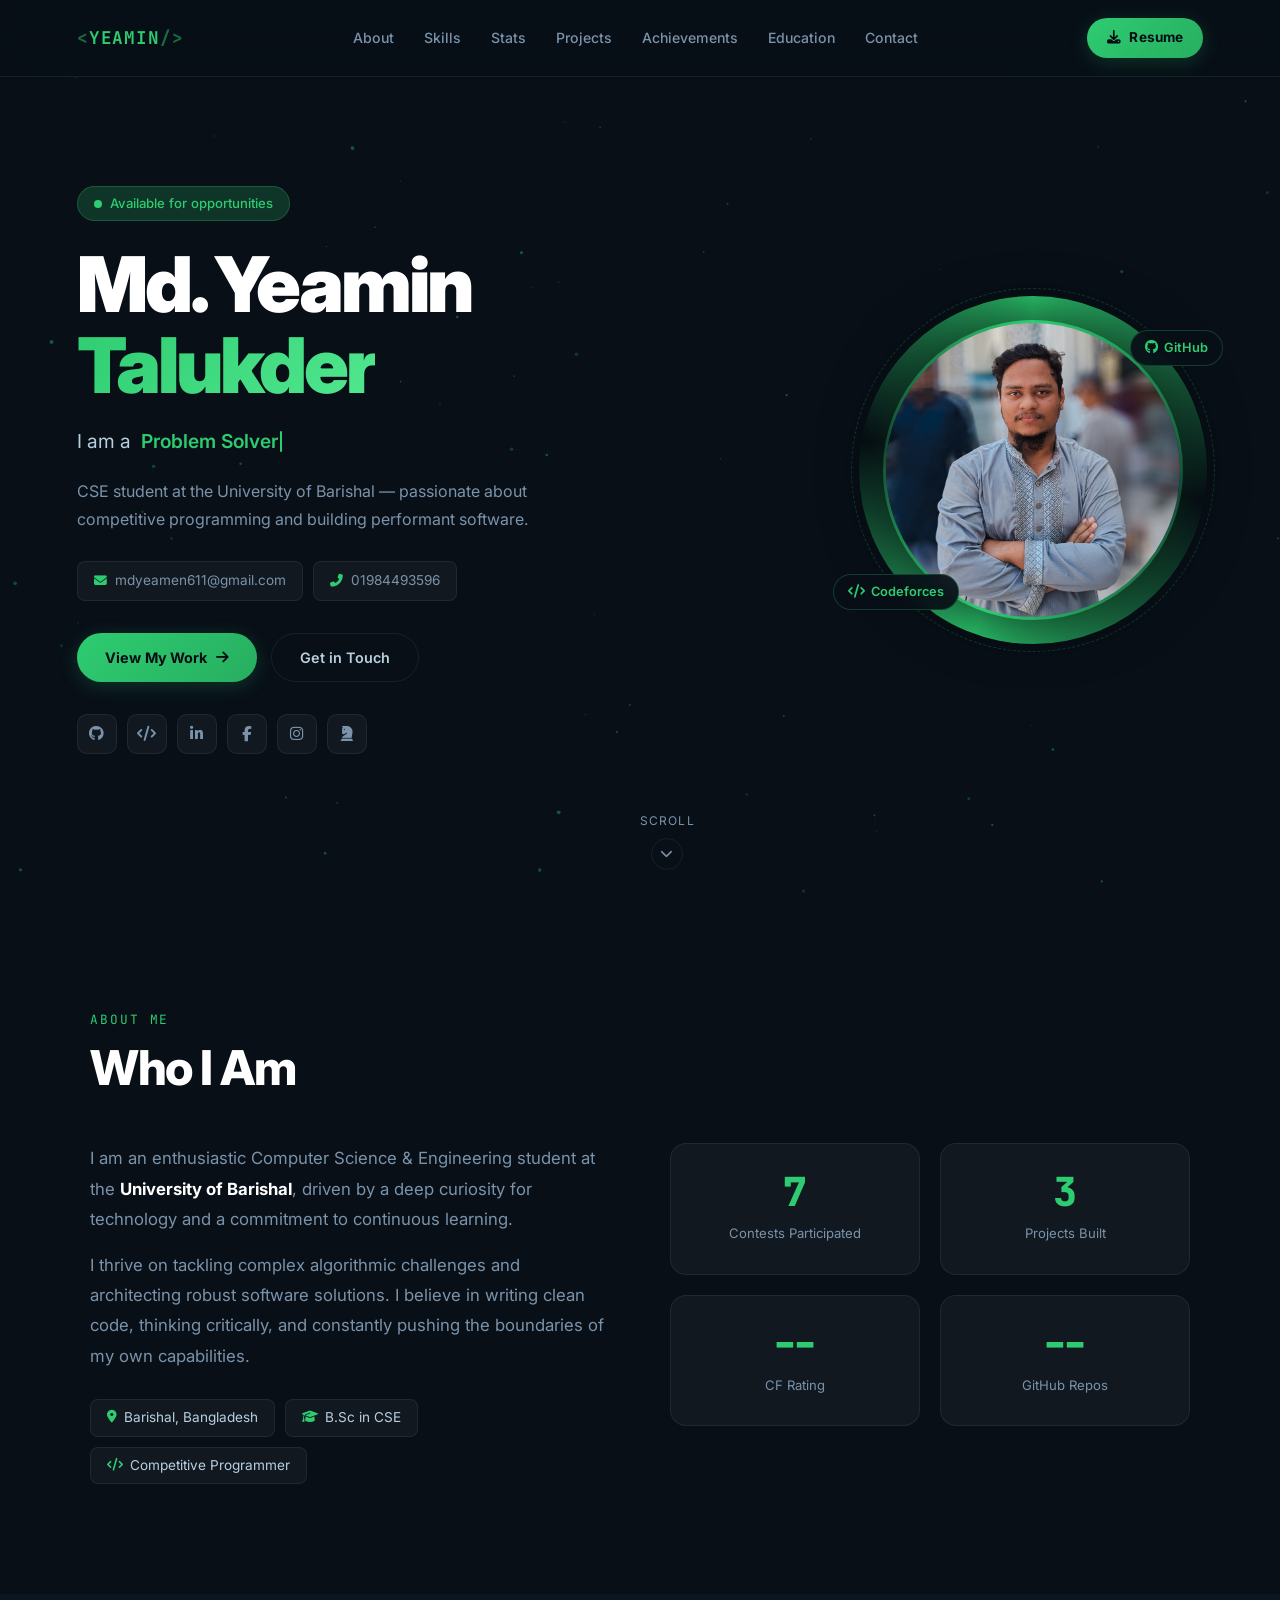
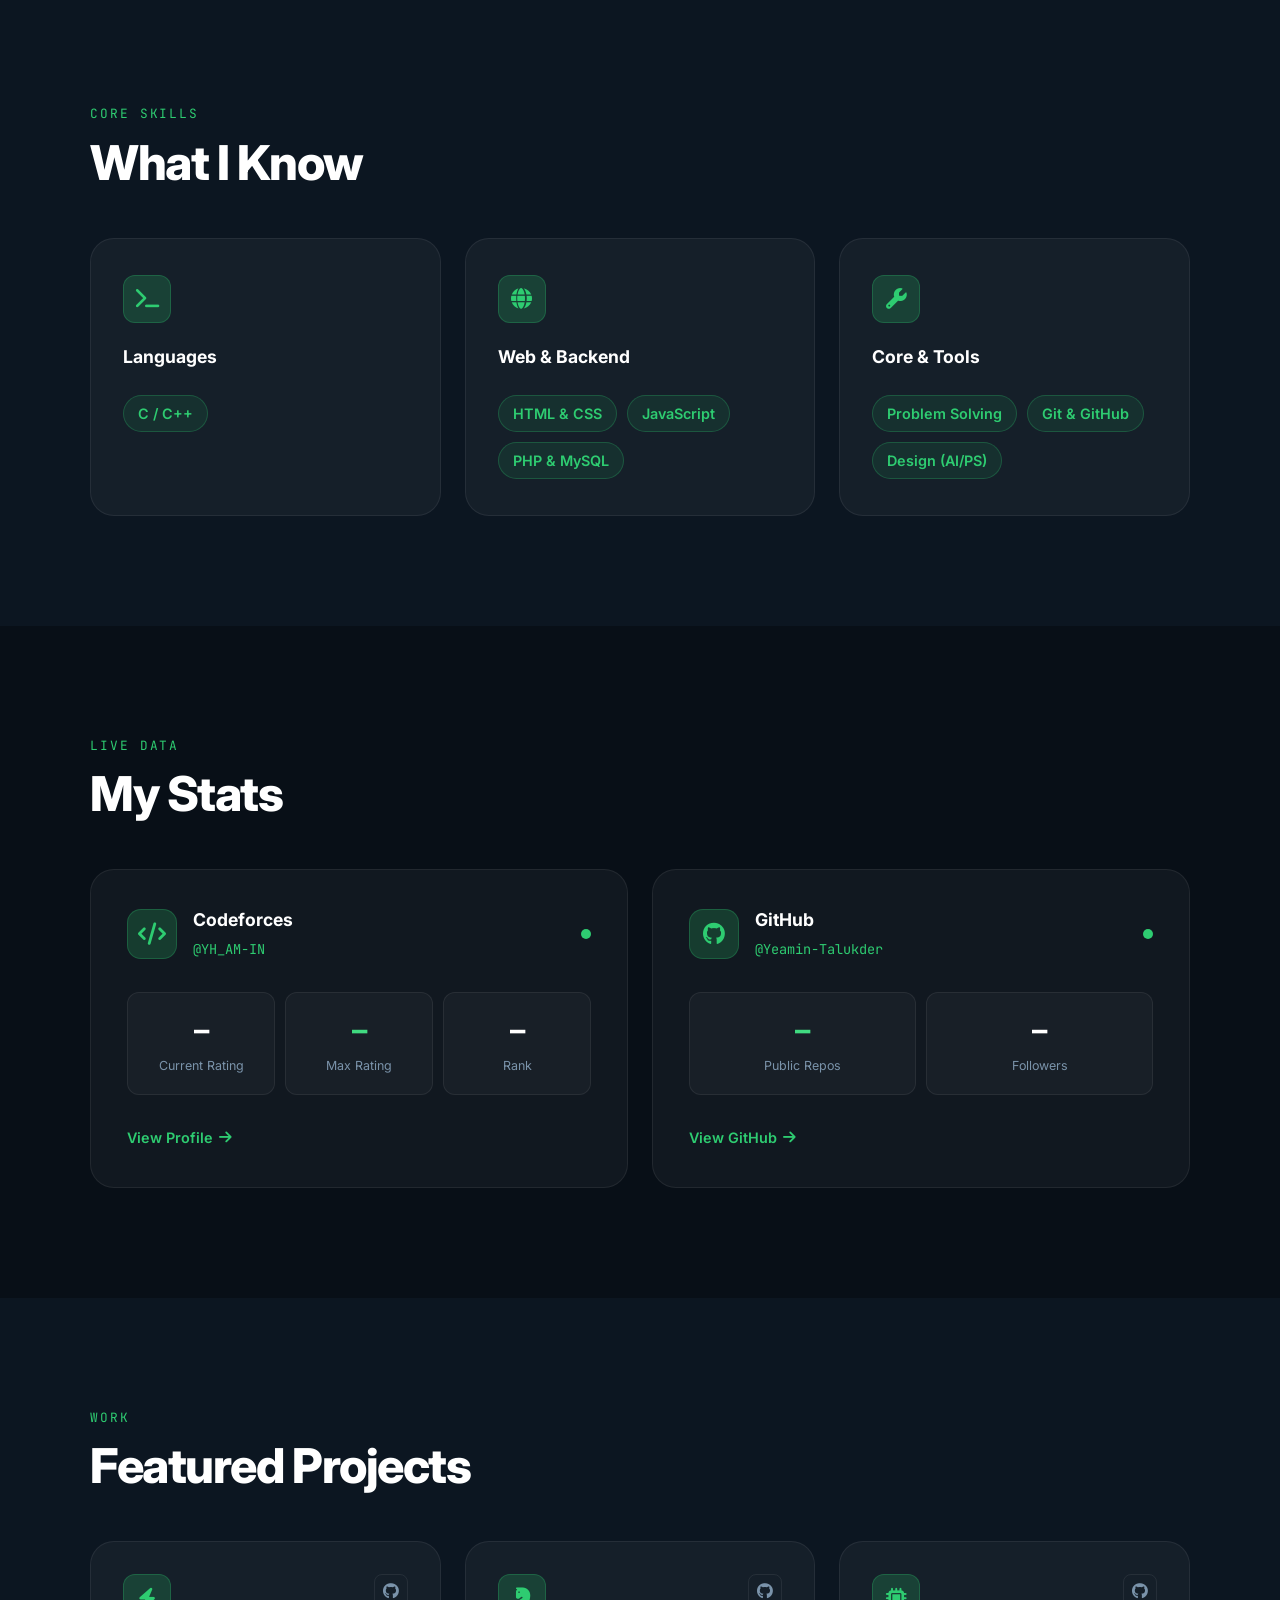
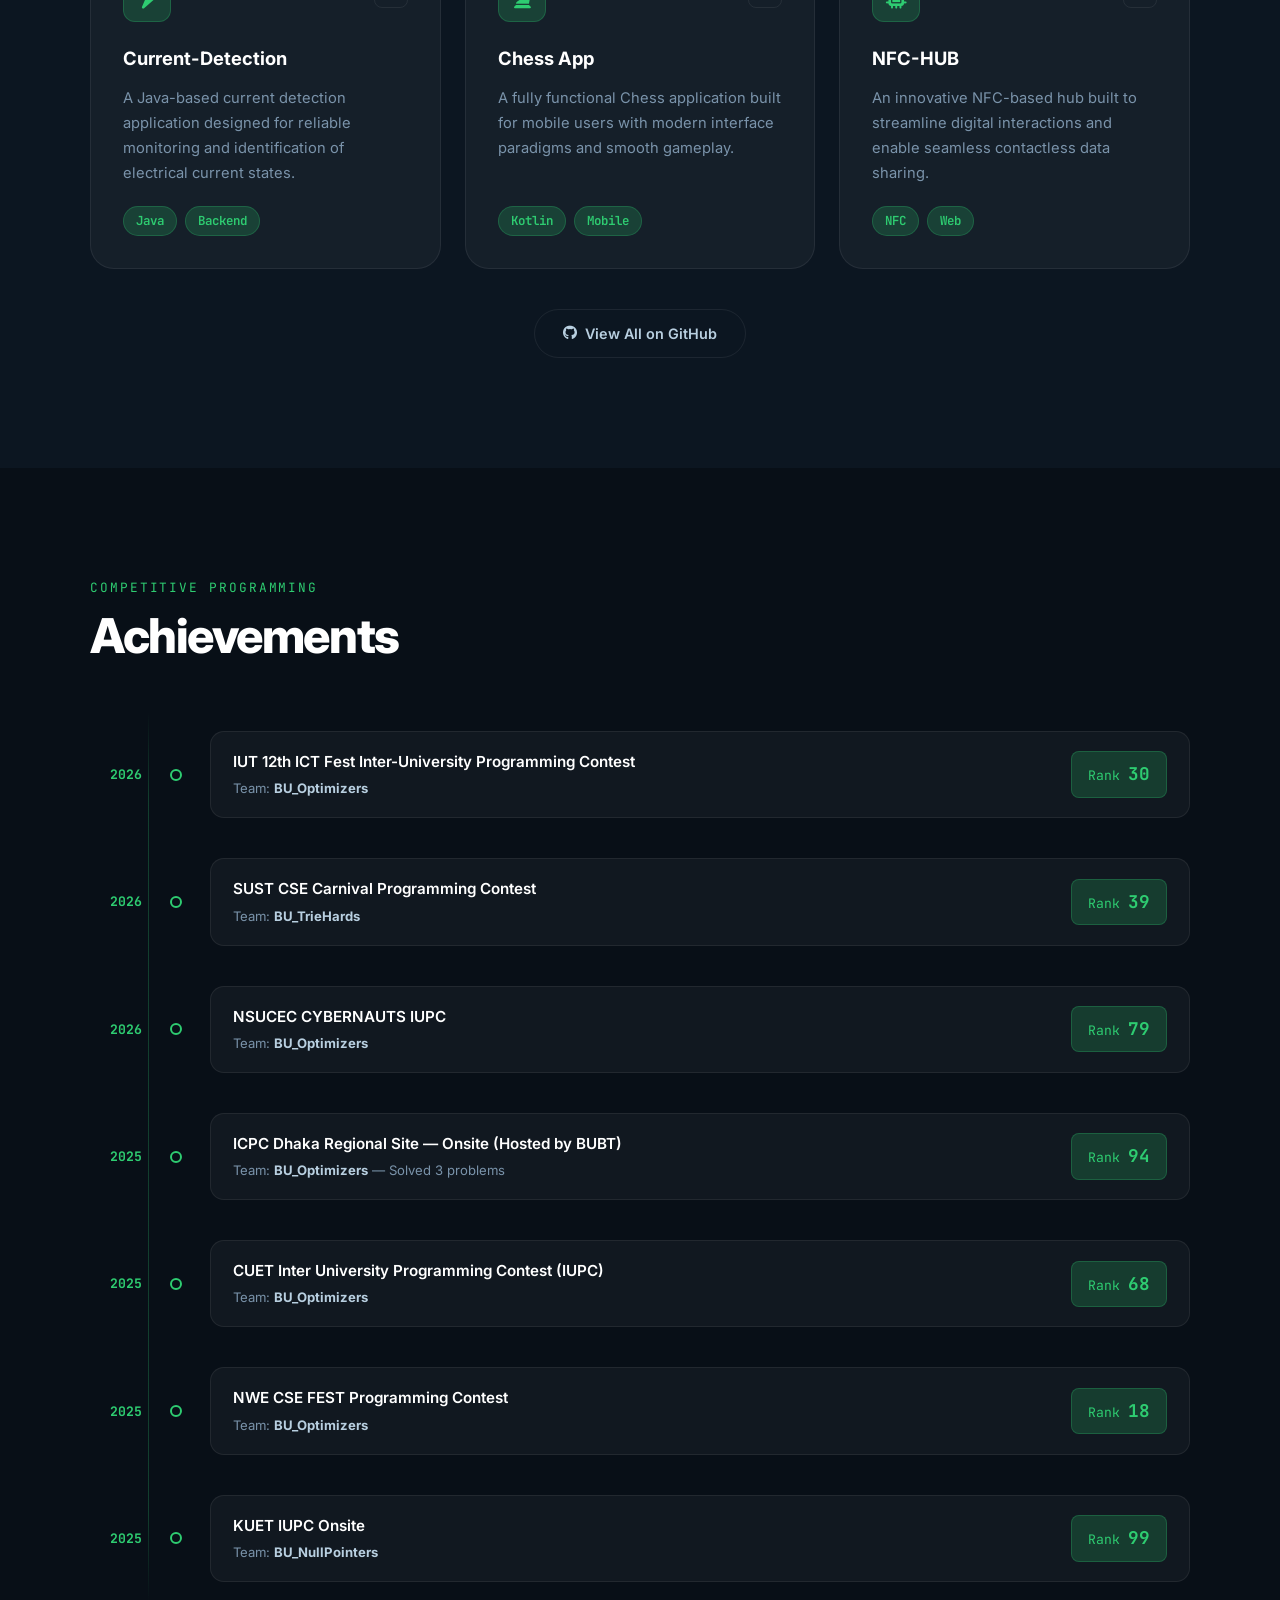
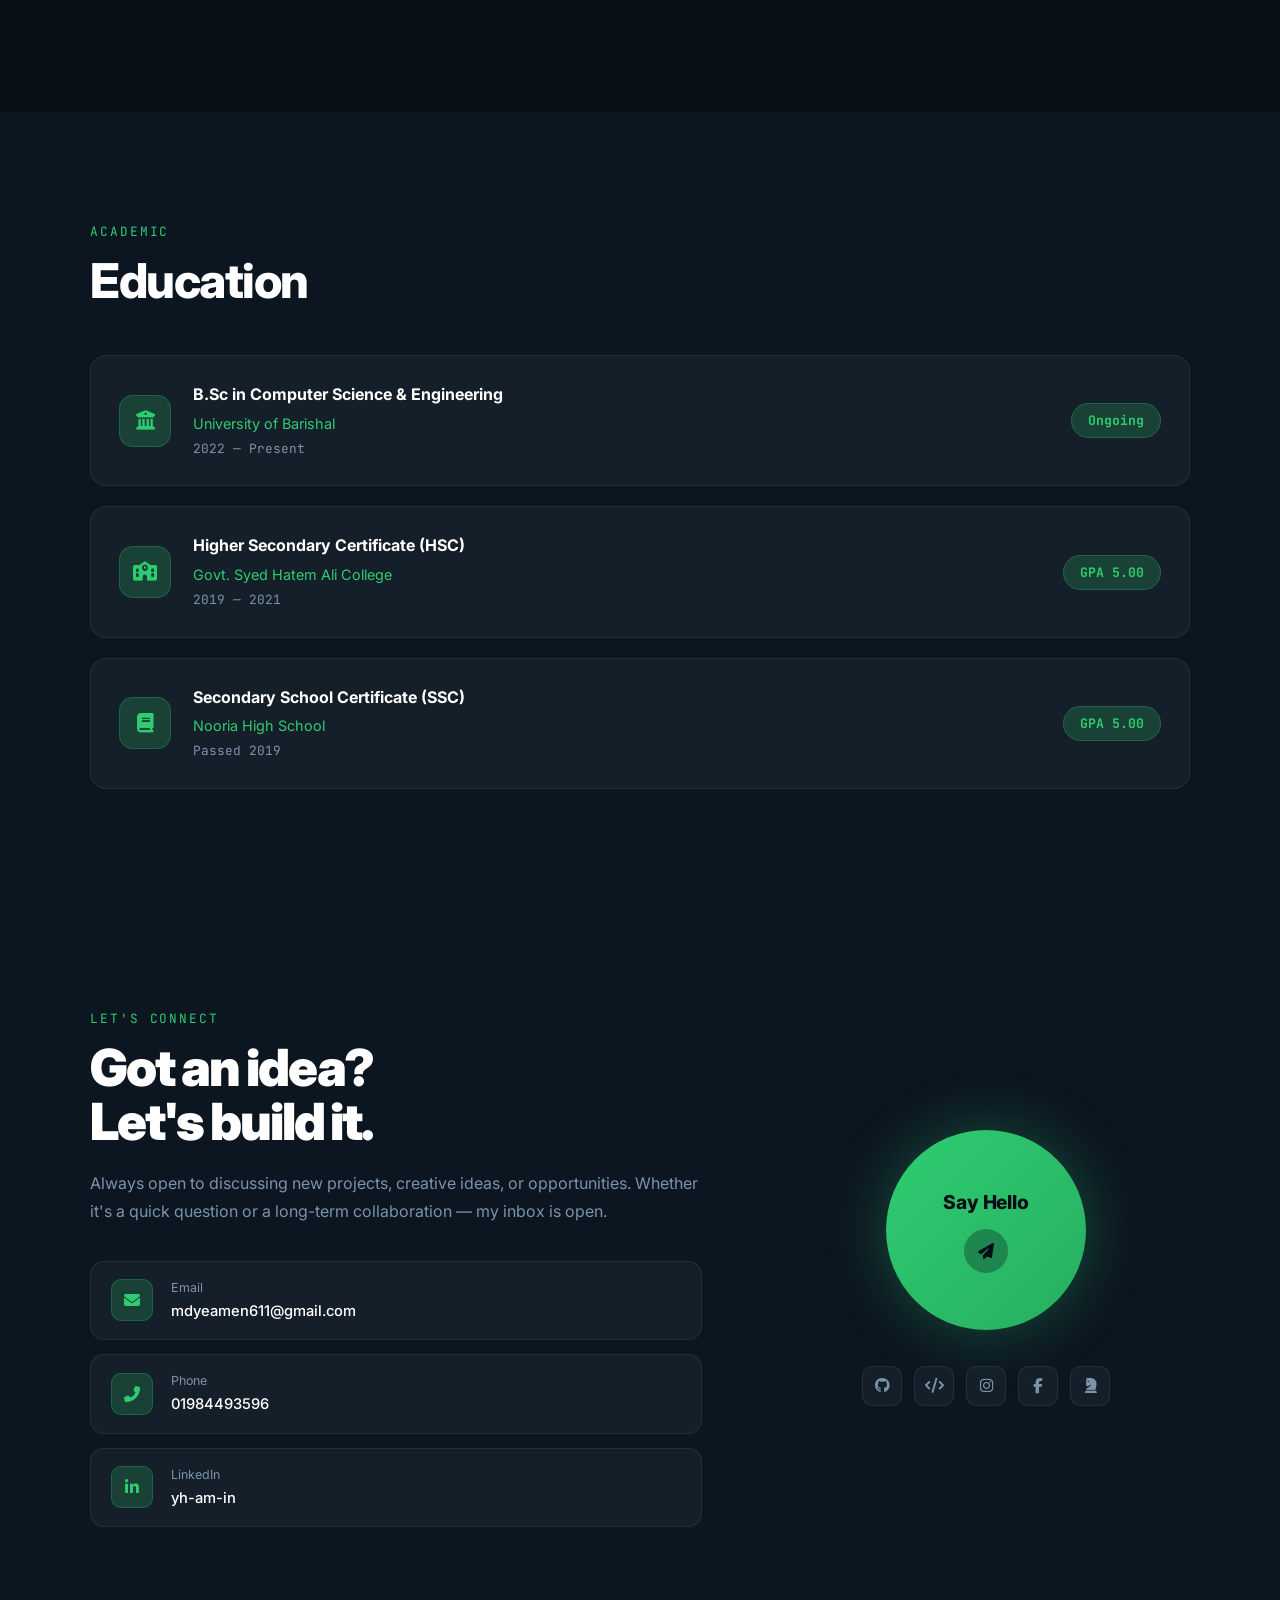
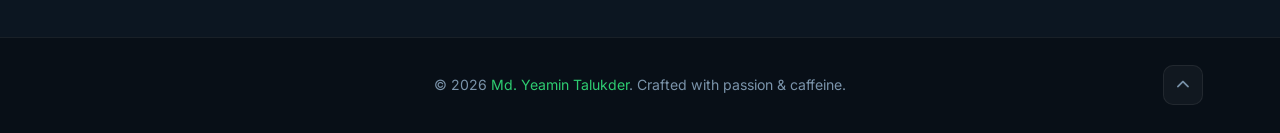
==== index.html @ 911f9776 "update the ui/ux" ====
<!DOCTYPE html>
<html lang="en">
<head>
    <meta charset="UTF-8">
    <meta name="viewport" content="width=device-width, initial-scale=1.0">
    <title>Yeamin Talukder &mdash; Developer & Competitive Programmer</title>
    <meta name="description" content="Portfolio of Md. Yeamin Talukder &mdash; CSE student, competitive programmer, and software developer at the University of Barishal.">
    <link href="https://fonts.googleapis.com/css2?family=Inter:wght@300;400;500;600;700;800;900&family=JetBrains+Mono:wght@400;500&display=swap" rel="stylesheet">
    <link href="https://cdnjs.cloudflare.com/ajax/libs/font-awesome/6.4.0/css/all.min.css" rel="stylesheet">
    <link rel="stylesheet" href="css/index.css">
    <link rel="icon" href="img/icon.png" type="image/x-icon">
</head>
<body>

    <!-- Scroll Progress Bar -->
    <div class="scroll-progress" id="scrollProgress"></div>

    <!-- Navigation -->
    <nav class="navbar" id="navbar">
        <a href="#hero" class="nav-logo">
            <span class="logo-bracket">&lt;</span>YEAMIN<span class="logo-bracket">/&gt;</span>
        </a>
        <ul class="nav-links" id="navLinks">
            <li><a href="#about" data-section="about">About</a></li>
            <li><a href="#skills" data-section="skills">Skills</a></li>
            <li><a href="#stats" data-section="stats">Stats</a></li>
            <li><a href="#projects" data-section="projects">Projects</a></li>
            <li><a href="#achievements" data-section="achievements">Achievements</a></li>
            <li><a href="#education" data-section="education">Education</a></li>
            <li><a href="#contact" data-section="contact">Contact</a></li>
        </ul>
        <div class="nav-right">
            <a href="downlode/cv.docx" class="btn-primary nav-cta" download>
                <i class="fas fa-download"></i> Resume
            </a>
            <button class="hamburger" id="hamburger" aria-label="Menu">
                <span></span><span></span><span></span>
            </button>
        </div>
    </nav>

    <!-- Hero Section -->
    <section id="hero" class="hero">
        <canvas id="heroCanvas"></canvas>
        <div class="hero-inner">
            <!-- Left: Text Content -->
            <div class="hero-text fade-in-up">
                <div class="status-badge">
                    <span class="status-dot"></span>
                    Available for opportunities
                </div>
                <h1>Md. Yeamin<br><span class="highlight">Talukder</span></h1>
                <div class="hero-role">
                    <span class="role-prefix">I am a &nbsp;</span>
                    <span id="typing-text" class="role-typed"></span><span class="cursor"></span>
                </div>
                <p class="hero-bio">CSE student at the University of Barishal &mdash; passionate about competitive programming and building performant software.</p>

                <div class="hero-contacts">
                    <a href="mailto:mdyeamen611@gmail.com" class="contact-pill">
                        <i class="fas fa-envelope"></i>
                        <span>mdyeamen611@gmail.com</span>
                    </a>
                    <a href="tel:01984493596" class="contact-pill">
                        <i class="fas fa-phone-alt"></i>
                        <span>01984493596</span>
                    </a>
                </div>

                <div class="hero-cta">
                    <a href="#projects" class="btn-primary">View My Work <i class="fas fa-arrow-right"></i></a>
                    <a href="#contact" class="btn-outline">Get in Touch</a>
                </div>

                <div class="hero-socials">
                    <a href="https://github.com/Yeamin-Talukder" target="_blank" aria-label="GitHub" class="social-icon"><i class="fab fa-github"></i></a>
                    <a href="https://codeforces.com/profile/YH_AM-IN" target="_blank" aria-label="Codeforces" class="social-icon"><i class="fas fa-code"></i></a>
                    <a href="https://www.linkedin.com/in/yh-am-in/" target="_blank" aria-label="LinkedIn" class="social-icon"><i class="fab fa-linkedin-in"></i></a>
                    <a href="https://www.facebook.com/2.YH.am.IN" target="_blank" aria-label="Facebook" class="social-icon"><i class="fab fa-facebook-f"></i></a>
                    <a href="https://www.instagram.com/yh_am_in" target="_blank" aria-label="Instagram" class="social-icon"><i class="fab fa-instagram"></i></a>
                    <a href="https://www.chess.com/member/yh_am_in" target="_blank" aria-label="Chess.com" class="social-icon"><i class="fas fa-chess-knight"></i></a>
                </div>
            </div>

            <!-- Right: Avatar -->
            <div class="hero-avatar-wrap fade-in-up delay-2">
                <div class="avatar-ring-outer"></div>
                <div class="avatar-ring-inner"></div>
                <img src="img/avater.png" alt="Yeamin Talukder" class="hero-avatar">
                <div class="avatar-badge avatar-badge-cf">
                    <i class="fas fa-code"></i>
                    <span>Codeforces</span>
                </div>
                <div class="avatar-badge avatar-badge-gh">
                    <i class="fab fa-github"></i>
                    <span>GitHub</span>
                </div>
            </div>
        </div>

        <!-- Scroll Indicator -->
        <a href="#about" class="scroll-indicator">
            <span>Scroll</span>
            <div class="scroll-arrow"><i class="fas fa-chevron-down"></i></div>
        </a>
    </section>

    <!-- About Section -->
    <section id="about" class="page-section">
        <div class="section-container">
            <div class="section-label slide-right">About Me</div>
            <h2 class="section-heading slide-right">Who I Am</h2>
            <div class="about-grid">
                <div class="about-text slide-up">
                    <p>I am an enthusiastic Computer Science &amp; Engineering student at the <strong>University of Barishal</strong>, driven by a deep curiosity for technology and a commitment to continuous learning.</p>
                    <p>I thrive on tackling complex algorithmic challenges and architecting robust software solutions. I believe in writing clean code, thinking critically, and constantly pushing the boundaries of my own capabilities.</p>
                    <div class="about-tags">
                        <span class="tag"><i class="fas fa-map-marker-alt"></i> Barishal, Bangladesh</span>
                        <span class="tag"><i class="fas fa-graduation-cap"></i> B.Sc in CSE</span>
                        <span class="tag"><i class="fas fa-code"></i> Competitive Programmer</span>
                    </div>
                </div>
                <div class="about-numbers slide-up delay-1">
                    <div class="stat-box">
                        <span class="stat-big" data-count="7">0</span>
                        <span class="stat-desc">Contests Participated</span>
                    </div>
                    <div class="stat-box">
                        <span class="stat-big" data-count="3">0</span>
                        <span class="stat-desc">Projects Built</span>
                    </div>
                    <div class="stat-box">
                        <span class="stat-big" id="cf-rating-hero">--</span>
                        <span class="stat-desc">CF Rating</span>
                    </div>
                    <div class="stat-box">
                        <span class="stat-big" id="gh-repos-hero">--</span>
                        <span class="stat-desc">GitHub Repos</span>
                    </div>
                </div>
            </div>
        </div>
    </section>

    <!-- Skills Section -->
    <section id="skills" class="page-section alt-section">
        <div class="section-container">
            <div class="section-label slide-right">Core Skills</div>
            <h2 class="section-heading slide-right">What I Know</h2>
            <div class="skills-wrapper">
                <div class="skill-card slide-up">
                    <div class="skill-card-icon"><i class="fas fa-terminal"></i></div>
                    <h3>Languages</h3>
                    <div class="skill-tags">
                        <span class="skill-pill">C / C++</span>
                    </div>
                </div>
                <div class="skill-card slide-up delay-1">
                    <div class="skill-card-icon"><i class="fas fa-globe"></i></div>
                    <h3>Web & Backend</h3>
                    <div class="skill-tags">
                        <span class="skill-pill">HTML &amp; CSS</span>
                        <span class="skill-pill">JavaScript</span>
                        <span class="skill-pill">PHP &amp; MySQL</span>
                    </div>
                </div>
                <div class="skill-card slide-up delay-2">
                    <div class="skill-card-icon"><i class="fas fa-wrench"></i></div>
                    <h3>Core & Tools</h3>
                    <div class="skill-tags">
                        <span class="skill-pill">Problem Solving</span>
                        <span class="skill-pill">Git &amp; GitHub</span>
                        <span class="skill-pill">Design (AI/PS)</span>
                    </div>
                </div>
            </div>
        </div>
    </section>

    <!-- Live Stats -->
    <section id="stats" class="page-section">
        <div class="section-container">
            <div class="section-label slide-right">Live Data</div>
            <h2 class="section-heading slide-right">My Stats</h2>
            <div class="stats-grid">
                <div class="live-card slide-up" id="cf-card">
                    <div class="live-card-header">
                        <div class="live-card-icon"><i class="fas fa-code"></i></div>
                        <div>
                            <div class="live-card-platform">Codeforces</div>
                            <a href="https://codeforces.com/profile/YH_AM-IN" target="_blank" class="live-card-handle">@YH_AM-IN</a>
                        </div>
                        <div class="live-dot" title="Live data"></div>
                    </div>
                    <div class="live-stats">
                        <div class="live-stat">
                            <div class="live-stat-value" id="cf-rating">—</div>
                            <div class="live-stat-label">Current Rating</div>
                        </div>
                        <div class="live-stat">
                            <div class="live-stat-value highlight" id="cf-max-rating">—</div>
                            <div class="live-stat-label">Max Rating</div>
                        </div>
                        <div class="live-stat">
                            <div class="live-stat-value" id="cf-rank">—</div>
                            <div class="live-stat-label">Rank</div>
                        </div>
                    </div>
                    <a href="https://codeforces.com/profile/YH_AM-IN" target="_blank" class="live-card-cta">View Profile <i class="fas fa-arrow-right"></i></a>
                </div>

                <div class="live-card slide-up delay-1" id="gh-card">
                    <div class="live-card-header">
                        <div class="live-card-icon"><i class="fab fa-github"></i></div>
                        <div>
                            <div class="live-card-platform">GitHub</div>
                            <a href="https://github.com/Yeamin-Talukder" target="_blank" class="live-card-handle">@Yeamin-Talukder</a>
                        </div>
                        <div class="live-dot" title="Live data"></div>
                    </div>
                    <div class="live-stats">
                        <div class="live-stat">
                            <div class="live-stat-value highlight" id="gh-repos">—</div>
                            <div class="live-stat-label">Public Repos</div>
                        </div>
                        <div class="live-stat">
                            <div class="live-stat-value" id="gh-followers">—</div>
                            <div class="live-stat-label">Followers</div>
                        </div>
                    </div>
                    <a href="https://github.com/Yeamin-Talukder" id="gh-link" target="_blank" class="live-card-cta">View GitHub <i class="fas fa-arrow-right"></i></a>
                </div>
            </div>
        </div>
    </section>

    <!-- Projects Section -->
    <section id="projects" class="page-section alt-section">
        <div class="section-container">
            <div class="section-label slide-right">Work</div>
            <h2 class="section-heading slide-right">Featured Projects</h2>
            <div class="projects-grid">
                <div class="project-card slide-up">
                    <div class="project-card-top">
                        <div class="project-icon"><i class="fas fa-bolt"></i></div>
                        <div class="project-links">
                            <a href="https://github.com/Yeamin-Talukder/Current-Detection" target="_blank" aria-label="GitHub"><i class="fab fa-github"></i></a>
                        </div>
                    </div>
                    <h3 class="project-title">Current-Detection</h3>
                    <p class="project-desc">A Java-based current detection application designed for reliable monitoring and identification of electrical current states.</p>
                    <div class="project-tags">
                        <span>Java</span><span>Backend</span>
                    </div>
                </div>

                <div class="project-card slide-up delay-1">
                    <div class="project-card-top">
                        <div class="project-icon"><i class="fas fa-chess-knight"></i></div>
                        <div class="project-links">
                            <a href="https://github.com/Yeamin-Talukder/Chess-app" target="_blank" aria-label="GitHub"><i class="fab fa-github"></i></a>
                        </div>
                    </div>
                    <h3 class="project-title">Chess App</h3>
                    <p class="project-desc">A fully functional Chess application built for mobile users with modern interface paradigms and smooth gameplay.</p>
                    <div class="project-tags">
                        <span>Kotlin</span><span>Mobile</span>
                    </div>
                </div>

                <div class="project-card slide-up delay-2">
                    <div class="project-card-top">
                        <div class="project-icon"><i class="fas fa-microchip"></i></div>
                        <div class="project-links">
                            <a href="https://github.com/Yeamin-Talukder/NFC-HUB" target="_blank" aria-label="GitHub"><i class="fab fa-github"></i></a>
                        </div>
                    </div>
                    <h3 class="project-title">NFC-HUB</h3>
                    <p class="project-desc">An innovative NFC-based hub built to streamline digital interactions and enable seamless contactless data sharing.</p>
                    <div class="project-tags">
                        <span>NFC</span><span>Web</span>
                    </div>
                </div>
            </div>
            <div class="view-more slide-up">
                <a href="https://github.com/Yeamin-Talukder" target="_blank" class="btn-outline">
                    <i class="fab fa-github"></i> View All on GitHub
                </a>
            </div>
        </div>
    </section>

    <!-- Achievements Section -->
    <section id="achievements" class="page-section">
        <div class="section-container">
            <div class="section-label slide-right">Competitive Programming</div>
            <h2 class="section-heading slide-right">Achievements</h2>
            <div class="achievements-list">
                <div class="achievement-row slide-up">
                    <div class="ach-year">2026</div>
                    <div class="ach-dot"></div>
                    <div class="ach-content">
                        <div class="ach-info">
                            <h4>IUT 12th ICT Fest Inter-University Programming Contest</h4>
                            <p>Team: <strong>BU_Optimizers</strong></p>
                        </div>
                        <div class="ach-rank">Rank <strong>30</strong></div>
                    </div>
                </div>
                <div class="achievement-row slide-up delay-1">
                    <div class="ach-year">2026</div>
                    <div class="ach-dot"></div>
                    <div class="ach-content">
                        <div class="ach-info">
                            <h4>SUST CSE Carnival Programming Contest</h4>
                            <p>Team: <strong>BU_TrieHards</strong></p>
                        </div>
                        <div class="ach-rank">Rank <strong>39</strong></div>
                    </div>
                </div>
                <div class="achievement-row slide-up">
                    <div class="ach-year">2026</div>
                    <div class="ach-dot"></div>
                    <div class="ach-content">
                        <div class="ach-info">
                            <h4>NSUCEC CYBERNAUTS IUPC</h4>
                            <p>Team: <strong>BU_Optimizers</strong></p>
                        </div>
                        <div class="ach-rank">Rank <strong>79</strong></div>
                    </div>
                </div>
                <div class="achievement-row slide-up delay-1">
                    <div class="ach-year">2025</div>
                    <div class="ach-dot"></div>
                    <div class="ach-content">
                        <div class="ach-info">
                            <h4>ICPC Dhaka Regional Site — Onsite (Hosted by BUBT)</h4>
                            <p>Team: <strong>BU_Optimizers</strong> &mdash; Solved 3 problems</p>
                        </div>
                        <div class="ach-rank">Rank <strong>94</strong></div>
                    </div>
                </div>
                <div class="achievement-row slide-up">
                    <div class="ach-year">2025</div>
                    <div class="ach-dot"></div>
                    <div class="ach-content">
                        <div class="ach-info">
                            <h4>CUET Inter University Programming Contest (IUPC)</h4>
                            <p>Team: <strong>BU_Optimizers</strong></p>
                        </div>
                        <div class="ach-rank">Rank <strong>68</strong></div>
                    </div>
                </div>
                <div class="achievement-row slide-up delay-1">
                    <div class="ach-year">2025</div>
                    <div class="ach-dot"></div>
                    <div class="ach-content">
                        <div class="ach-info">
                            <h4>NWE CSE FEST Programming Contest</h4>
                            <p>Team: <strong>BU_Optimizers</strong></p>
                        </div>
                        <div class="ach-rank">Rank <strong>18</strong></div>
                    </div>
                </div>
                <div class="achievement-row slide-up">
                    <div class="ach-year">2025</div>
                    <div class="ach-dot"></div>
                    <div class="ach-content">
                        <div class="ach-info">
                            <h4>KUET IUPC Onsite</h4>
                            <p>Team: <strong>BU_NullPointers</strong></p>
                        </div>
                        <div class="ach-rank">Rank <strong>99</strong></div>
                    </div>
                </div>
            </div>
        </div>
    </section>

    <!-- Education Section -->
    <section id="education" class="page-section alt-section">
        <div class="section-container">
            <div class="section-label slide-right">Academic</div>
            <h2 class="section-heading slide-right">Education</h2>
            <div class="edu-timeline">
                <div class="edu-item slide-up">
                    <div class="edu-icon"><i class="fas fa-university"></i></div>
                    <div class="edu-body">
                        <div class="edu-degree">B.Sc in Computer Science &amp; Engineering</div>
                        <div class="edu-school">University of Barishal</div>
                        <div class="edu-period">2022 — Present</div>
                    </div>
                    <div class="edu-badge">Ongoing</div>
                </div>
                <div class="edu-item slide-up delay-1">
                    <div class="edu-icon"><i class="fas fa-school"></i></div>
                    <div class="edu-body">
                        <div class="edu-degree">Higher Secondary Certificate (HSC)</div>
                        <div class="edu-school">Govt. Syed Hatem Ali College</div>
                        <div class="edu-period">2019 — 2021</div>
                    </div>
                    <div class="edu-badge">GPA 5.00</div>
                </div>
                <div class="edu-item slide-up delay-2">
                    <div class="edu-icon"><i class="fas fa-book"></i></div>
                    <div class="edu-body">
                        <div class="edu-degree">Secondary School Certificate (SSC)</div>
                        <div class="edu-school">Nooria High School</div>
                        <div class="edu-period">Passed 2019</div>
                    </div>
                    <div class="edu-badge">GPA 5.00</div>
                </div>
            </div>
        </div>
    </section>

    <!-- Contact Section -->
    <section id="contact" class="page-section contact-section">
        <div class="section-container">
            <div class="contact-wrap slide-up">
                <div class="contact-left">
                    <div class="section-label">Let's Connect</div>
                    <h2>Got an idea?<br>Let's build it.</h2>
                    <p>Always open to discussing new projects, creative ideas, or opportunities. Whether it's a quick question or a long-term collaboration &mdash; my inbox is open.</p>
                    <div class="contact-links">
                        <a href="mailto:mdyeamen611@gmail.com" class="contact-link-row">
                            <div class="contact-link-icon"><i class="fas fa-envelope"></i></div>
                            <div>
                                <div class="contact-link-label">Email</div>
                                <div class="contact-link-val">mdyeamen611@gmail.com</div>
                            </div>
                        </a>
                        <a href="tel:01984493596" class="contact-link-row">
                            <div class="contact-link-icon"><i class="fas fa-phone-alt"></i></div>
                            <div>
                                <div class="contact-link-label">Phone</div>
                                <div class="contact-link-val">01984493596</div>
                            </div>
                        </a>
                        <a href="https://www.linkedin.com/in/yh-am-in/" target="_blank" class="contact-link-row">
                            <div class="contact-link-icon"><i class="fab fa-linkedin-in"></i></div>
                            <div>
                                <div class="contact-link-label">LinkedIn</div>
                                <div class="contact-link-val">yh-am-in</div>
                            </div>
                        </a>
                    </div>
                </div>
                <div class="contact-right">
                    <a href="mailto:mdyeamen611@gmail.com" class="say-hello-btn">
                        <span>Say Hello</span>
                        <div class="say-hello-arrow"><i class="fas fa-paper-plane"></i></div>
                    </a>
                    <div class="contact-socials">
                        <a href="https://github.com/Yeamin-Talukder" target="_blank" class="social-icon"><i class="fab fa-github"></i></a>
                        <a href="https://codeforces.com/profile/YH_AM-IN" target="_blank" class="social-icon"><i class="fas fa-code"></i></a>
                        <a href="https://www.instagram.com/yh_am_in" target="_blank" class="social-icon"><i class="fab fa-instagram"></i></a>
                        <a href="https://www.facebook.com/2.YH.am.IN" target="_blank" class="social-icon"><i class="fab fa-facebook-f"></i></a>
                        <a href="https://www.chess.com/member/yh_am_in" target="_blank" class="social-icon"><i class="fas fa-chess-knight"></i></a>
                    </div>
                </div>
            </div>
        </div>
    </section>

    <footer>
        <p>&copy; 2026 <span>Md. Yeamin Talukder</span>. Crafted with passion &amp; caffeine.</p>
        <a href="#hero" class="back-to-top" id="backToTop" aria-label="Back to top">
            <i class="fas fa-chevron-up"></i>
        </a>
    </footer>

    <script src="js/index.js"></script>
</body>
</html>
---- css/index.css ----
/* ============================================
   PORTFOLIO - FULL REDESIGN 2026
   Modern Dark UI + Glassmorphism + Animations
   ============================================ */

:root {
    --bg:          #080f17;
    --bg-alt:      #0c1621;
    --surface:     rgba(255,255,255,0.04);
    --surface-2:   rgba(255,255,255,0.07);
    --primary:     #2ECC71;
    --primary-2:   #27ae60;
    --primary-3:   #52e890;
    --glow:        rgba(46, 204, 113, 0.2);
    --glow-strong: rgba(46, 204, 113, 0.4);
    --white:       #ffffff;
    --muted:       #7a93aa;
    --light:       #b8cfe0;
    --border:      rgba(255,255,255,0.07);
    --border-g:    rgba(46,204,113,0.25);
    --font-mono:   'JetBrains Mono', monospace;
    --r-sm:        8px;
    --r-md:        16px;
    --r-lg:        24px;
    --ease:        cubic-bezier(0.25, 0.46, 0.45, 0.94);
}

*, *::before, *::after { margin:0; padding:0; box-sizing:border-box; }
html { scroll-behavior: smooth; }

body {
    background: var(--bg);
    color: var(--white);
    font-family: 'Inter', sans-serif;
    line-height: 1.6;
    overflow-x: hidden;
}

a { text-decoration: none; color: inherit; }
img { display: block; max-width: 100%; }

/* ---- Scroll Progress ---- */
.scroll-progress {
    position: fixed; top: 0; left: 0; height: 2px;
    background: linear-gradient(90deg, var(--primary), var(--primary-3));
    z-index: 9999; width: 0%; transition: width 0.1s linear;
    box-shadow: 0 0 8px var(--primary);
}

/* ---- Typography ---- */
.section-label {
    font-family: var(--font-mono);
    font-size: 0.8rem;
    color: var(--primary);
    letter-spacing: 0.15em;
    text-transform: uppercase;
    margin-bottom: 12px;
    opacity: 0;
    transform: translateX(-20px);
    transition: opacity 0.6s var(--ease), transform 0.6s var(--ease);
}

.section-label.visible { opacity: 1; transform: none; }

.section-heading {
    font-size: clamp(2rem, 4vw, 3rem);
    font-weight: 800;
    letter-spacing: -0.03em;
    line-height: 1.1;
    margin-bottom: 48px;
}

.highlight {
    background: linear-gradient(135deg, var(--primary) 0%, var(--primary-3) 100%);
    -webkit-background-clip: text;
    -webkit-text-fill-color: transparent;
    background-clip: text;
}

/* ---- Buttons ---- */
.btn-primary {
    display: inline-flex; align-items: center; gap: 8px;
    padding: 12px 28px;
    background: linear-gradient(135deg, var(--primary), var(--primary-2));
    color: #060d14; font-weight: 700; font-size: 0.9rem;
    border-radius: 50px; border: none; cursor: pointer;
    transition: all 0.3s var(--ease);
    box-shadow: 0 4px 20px var(--glow);
    letter-spacing: 0.01em;
    position: relative; overflow: hidden;
}

.btn-primary::after {
    content: '';
    position: absolute; inset: 0;
    background: linear-gradient(135deg, var(--primary-3), var(--primary));
    opacity: 0; transition: opacity 0.3s ease;
    border-radius: inherit;
}

.btn-primary:hover { transform: translateY(-3px); box-shadow: 0 12px 40px var(--glow-strong); }
.btn-primary:hover::after { opacity: 1; }
.btn-primary > * { position: relative; z-index: 1; }

.btn-outline {
    display: inline-flex; align-items: center; gap: 8px;
    padding: 12px 28px;
    background: transparent;
    color: var(--light); font-weight: 600; font-size: 0.9rem;
    border-radius: 50px; border: 1.5px solid var(--border);
    cursor: pointer;
    transition: all 0.3s var(--ease);
}

.btn-outline:hover {
    border-color: var(--primary); color: var(--primary);
    background: var(--glow); transform: translateY(-3px);
    box-shadow: 0 8px 30px var(--glow);
}

/* ============================================
   NAVBAR
   ============================================ */
.navbar {
    position: fixed; top: 0; left: 0; right: 0;
    display: flex; align-items: center; justify-content: space-between;
    padding: 18px 6%;
    background: rgba(8, 15, 23, 0.8);
    backdrop-filter: blur(20px);
    -webkit-backdrop-filter: blur(20px);
    border-bottom: 1px solid var(--border);
    z-index: 1000;
    transition: padding 0.3s ease, background 0.3s ease;
}

.navbar.scrolled {
    padding: 13px 6%;
    background: rgba(8, 15, 23, 0.97);
    box-shadow: 0 4px 40px rgba(0,0,0,0.5);
}

.nav-logo {
    font-family: var(--font-mono);
    font-size: 1.1rem;
    font-weight: 700;
    color: var(--primary);
    letter-spacing: 0.05em;
}

.logo-bracket { opacity: 0.5; }

.nav-links {
    display: flex; list-style: none; align-items: center;
    gap: 2px;
}

.nav-links a {
    font-size: 0.88rem; font-weight: 500;
    color: var(--muted);
    padding: 7px 14px; border-radius: 8px;
    transition: all 0.25s ease;
}

.nav-links a:hover, .nav-links a.active {
    color: var(--primary); background: var(--glow);
}

.nav-right { display: flex; align-items: center; gap: 14px; }
.nav-cta { padding: 9px 20px !important; font-size: 0.85rem !important; border-radius: 50px !important; }

.hamburger {
    display: none; flex-direction: column; gap: 5px;
    background: none; border: none; cursor: pointer; padding: 4px;
}

.hamburger span {
    display: block; width: 22px; height: 2px;
    background: var(--light); border-radius: 2px;
    transition: all 0.3s ease;
}

/* ============================================
   HERO
   ============================================ */
.hero {
    min-height: 100vh;
    position: relative;
    display: flex; flex-direction: column;
    justify-content: center;
    overflow: hidden;
    padding: 100px 6% 60px;
}

#heroCanvas {
    position: absolute; inset: 0;
    width: 100%; height: 100%;
    z-index: 0;
    opacity: 0.6;
}

.hero-inner {
    position: relative; z-index: 2;
    display: flex; align-items: center;
    justify-content: space-between;
    gap: 60px;
    max-width: 1200px; margin: 0 auto; width: 100%;
}

/* Hero Text */
.hero-text { flex: 1; max-width: 580px; }

.status-badge {
    display: inline-flex; align-items: center; gap: 8px;
    padding: 6px 16px; border-radius: 50px;
    border: 1px solid var(--border-g);
    background: var(--glow);
    font-size: 0.82rem; color: var(--primary);
    font-weight: 500; margin-bottom: 24px;
}

.status-dot {
    width: 8px; height: 8px; border-radius: 50%;
    background: var(--primary);
    animation: statusPulse 2s ease infinite;
}

@keyframes statusPulse {
    0%, 100% { box-shadow: 0 0 0 0 rgba(46,204,113,0.6); }
    50%       { box-shadow: 0 0 0 6px rgba(46,204,113,0); }
}

.hero-text h1 {
    font-size: clamp(3rem, 6vw, 5rem);
    font-weight: 900;
    letter-spacing: -0.04em;
    line-height: 1.05;
    margin-bottom: 20px;
}

.hero-role {
    font-size: 1.2rem; color: var(--light);
    margin-bottom: 20px;
    display: flex; align-items: center;
    min-height: 1.8rem;
}

.role-typed { color: var(--primary); font-weight: 600; }

.cursor {
    display: inline-block;
    width: 2px; height: 1.1em;
    background: var(--primary);
    margin-left: 2px;
    vertical-align: middle; border-radius: 2px;
    animation: blink 0.85s step-end infinite;
}

@keyframes blink { 0%,100%{opacity:1;} 50%{opacity:0;} }

.hero-bio {
    font-size: 1rem; color: var(--muted);
    line-height: 1.75; margin-bottom: 28px;
    max-width: 480px;
}

.hero-contacts {
    display: flex; flex-wrap: wrap; gap: 10px;
    margin-bottom: 32px;
}

.contact-pill {
    display: inline-flex; align-items: center; gap: 8px;
    padding: 8px 16px; border-radius: 8px;
    border: 1px solid var(--border);
    background: var(--surface);
    color: var(--muted); font-size: 0.85rem;
    transition: all 0.3s var(--ease);
}

.contact-pill i { color: var(--primary); font-size: 0.8rem; }
.contact-pill:hover { border-color: var(--border-g); color: var(--primary); background: var(--glow); transform: translateY(-2px); }

.hero-cta {
    display: flex; gap: 14px; flex-wrap: wrap;
    margin-bottom: 32px;
}

.hero-socials { display: flex; gap: 10px; flex-wrap: wrap; }

.social-icon {
    width: 40px; height: 40px;
    display: flex; align-items: center; justify-content: center;
    border-radius: 10px;
    background: var(--surface);
    border: 1px solid var(--border);
    color: var(--muted); font-size: 0.95rem;
    transition: all 0.3s var(--ease);
}

.social-icon:hover {
    background: var(--primary); color: #060d14;
    border-color: var(--primary);
    transform: translateY(-4px) scale(1.05);
    box-shadow: 0 8px 25px var(--glow-strong);
}

/* Hero Avatar */
.hero-avatar-wrap {
    flex-shrink: 0;
    position: relative;
    width: 340px; height: 340px;
    display: flex; align-items: center; justify-content: center;
}

.avatar-ring-outer, .avatar-ring-inner {
    position: absolute; border-radius: 50%;
}

.avatar-ring-outer {
    inset: -12px;
    border: 1.5px dashed rgba(46,204,113,0.25);
    animation: spinSlow 20s linear infinite;
}

.avatar-ring-inner {
    inset: -4px;
    background: conic-gradient(var(--primary) 0deg, transparent 100deg, var(--primary) 200deg, transparent 280deg, var(--primary) 360deg);
    animation: spinFast 5s linear infinite;
    z-index: -1;
}

.hero-avatar-wrap::before {
    content: '';
    position: absolute; inset: -2px;
    border-radius: 50%;
    background: var(--bg);
    z-index: -1;
}

@keyframes spinSlow { to { transform: rotate(360deg); } }
@keyframes spinFast { to { transform: rotate(-360deg); } }

.hero-avatar {
    width: 300px; height: 300px; border-radius: 50%;
    object-fit: cover;
    border: 3px solid rgba(46,204,113,0.3);
    box-shadow: 0 0 60px rgba(0,0,0,0.8), 0 0 30px var(--glow);
    transition: transform 0.5s ease, box-shadow 0.5s ease;
    position: relative; z-index: 1;
}

.hero-avatar:hover { transform: scale(1.04); box-shadow: 0 0 80px rgba(0,0,0,0.8), 0 0 50px var(--glow-strong); }

.avatar-badge {
    position: absolute;
    display: flex; align-items: center; gap: 6px;
    padding: 7px 14px; border-radius: 50px;
    background: rgba(8,15,23,0.92);
    border: 1px solid var(--border-g);
    font-size: 0.8rem; font-weight: 600; color: var(--primary);
    z-index: 2;
    backdrop-filter: blur(8px);
    animation: floatBadge 3s ease-in-out infinite alternate;
}

.avatar-badge i { font-size: 0.85rem; }
.avatar-badge-cf { bottom: 30px; left: -30px; animation-delay: 0s; }
.avatar-badge-gh { top: 30px; right: -20px; animation-delay: 1.5s; }

@keyframes floatBadge {
    0%  { transform: translateY(0); }
    100%{ transform: translateY(-8px); }
}

/* Scroll Indicator */
.scroll-indicator {
    position: absolute; bottom: 30px; left: 50%;
    transform: translateX(-50%);
    display: flex; flex-direction: column; align-items: center; gap: 8px;
    color: var(--muted); font-size: 0.75rem; letter-spacing: 0.1em;
    text-transform: uppercase; z-index: 2;
    animation: fadeInUp 1s ease 2s both;
    transition: color 0.3s ease;
}

.scroll-indicator:hover { color: var(--primary); }

.scroll-arrow {
    width: 32px; height: 32px; border-radius: 50%;
    border: 1px solid var(--border);
    display: flex; align-items: center; justify-content: center;
    font-size: 0.8rem;
    animation: bounceDown 1.5s ease-in-out infinite;
}

@keyframes bounceDown {
    0%,100%{ transform: translateY(0); }
    50%    { transform: translateY(5px); }
}

/* ============================================
   PAGE SECTIONS
   ============================================ */
.page-section {
    padding: 110px 6%;
    position: relative;
}

.alt-section { background: var(--bg-alt); }

.section-container {
    max-width: 1100px; margin: 0 auto; width: 100%;
}

/* ============================================
   ABOUT
   ============================================ */
.about-grid {
    display: grid;
    grid-template-columns: 1fr 1fr;
    gap: 60px;
    align-items: start;
}

.about-text p {
    color: var(--muted); font-size: 1.05rem; line-height: 1.8;
    margin-bottom: 16px;
}

.about-text p strong { color: var(--white); }

.about-tags {
    display: flex; flex-wrap: wrap; gap: 10px;
    margin-top: 28px;
}

.tag {
    display: inline-flex; align-items: center; gap: 7px;
    padding: 7px 16px; border-radius: 8px;
    border: 1px solid var(--border);
    background: var(--surface);
    font-size: 0.85rem; color: var(--light);
}

.tag i { color: var(--primary); font-size: 0.8rem; }

.about-numbers {
    display: grid; grid-template-columns: 1fr 1fr;
    gap: 20px;
}

.stat-box {
    background: var(--surface);
    border: 1px solid var(--border);
    border-radius: var(--r-md);
    padding: 28px 20px;
    text-align: center;
    transition: all 0.3s var(--ease);
}

.stat-box:hover {
    border-color: var(--border-g);
    background: var(--glow);
    transform: translateY(-4px);
}

.stat-big {
    display: block;
    font-size: 2.5rem; font-weight: 800;
    color: var(--primary);
    line-height: 1; margin-bottom: 8px;
    font-family: var(--font-mono);
}

.stat-desc { font-size: 0.82rem; color: var(--muted); }

/* ============================================
   SKILLS
   ============================================ */
.skills-wrapper {
    display: grid;
    grid-template-columns: repeat(auto-fill, minmax(300px, 1fr));
    gap: 24px;
}

.skill-card {
    background: var(--surface);
    border: 1px solid var(--border);
    border-radius: var(--r-lg);
    padding: 36px 32px;
    transition: all 0.35s var(--ease);
    position: relative; overflow: hidden;
}

.skill-card::before {
    content: '';
    position: absolute; top: 0; left: 0; right: 0; height: 2px;
    background: linear-gradient(90deg, transparent, var(--primary), transparent);
    opacity: 0; transition: opacity 0.4s ease;
}

.skill-card:hover { border-color: var(--border-g); transform: translateY(-8px); box-shadow: 0 20px 50px rgba(0,0,0,0.4), 0 0 30px var(--glow); }
.skill-card:hover::before { opacity: 1; }

.skill-card-icon {
    width: 48px; height: 48px;
    background: var(--glow); border: 1px solid var(--border-g);
    border-radius: 12px;
    display: flex; align-items: center; justify-content: center;
    font-size: 1.3rem; color: var(--primary);
    margin-bottom: 20px;
    transition: all 0.3s ease;
}

.skill-card:hover .skill-card-icon { background: var(--primary); color: #060d14; border-color: var(--primary); }

.skill-card h3 { font-size: 1.1rem; font-weight: 700; margin-bottom: 24px; }

.skill-tags {
    display: flex;
    flex-wrap: wrap;
    gap: 10px;
}

.skill-pill {
    background: rgba(46, 204, 113, 0.1);
    color: var(--primary);
    font-size: 0.9rem;
    font-weight: 600;
    padding: 6px 14px;
    border-radius: 50px;
    border: 1px solid var(--border-g);
    transition: all 0.3s var(--ease);
}

.skill-card:hover .skill-pill {
    background: var(--glow);
    transform: translateY(-2px);
    box-shadow: 0 4px 12px var(--glow);
}

/* ============================================
   LIVE STATS
   ============================================ */
.stats-grid {
    display: grid;
    grid-template-columns: repeat(auto-fill, minmax(380px, 1fr));
    gap: 24px;
}

.live-card {
    background: var(--surface);
    border: 1px solid var(--border);
    border-radius: var(--r-lg);
    padding: 36px;
    transition: all 0.35s var(--ease);
    position: relative;
}

.live-card:hover { border-color: var(--border-g); transform: translateY(-6px); box-shadow: 0 20px 50px rgba(0,0,0,0.4), 0 0 30px var(--glow); }

.live-card-header {
    display: flex; align-items: center; gap: 16px;
    margin-bottom: 30px;
}

.live-card-icon {
    width: 50px; height: 50px; flex-shrink: 0;
    background: var(--glow); border: 1px solid var(--border-g);
    border-radius: 14px;
    display: flex; align-items: center; justify-content: center;
    font-size: 1.4rem; color: var(--primary);
    transition: all 0.3s ease;
}

.live-card:hover .live-card-icon { background: var(--primary); color: #060d14; }

.live-card-platform { font-weight: 700; font-size: 1.1rem; margin-bottom: 2px; }
.live-card-handle { font-size: 0.85rem; color: var(--primary); font-family: var(--font-mono); }
.live-card-handle:hover { text-decoration: underline; }

.live-dot {
    width: 10px; height: 10px; border-radius: 50%;
    background: var(--primary); margin-left: auto; flex-shrink: 0;
    animation: statusPulse 2s ease infinite;
}

.live-stats {
    display: flex; gap: 10px;
    margin-bottom: 30px;
}

.live-stat {
    flex: 1;
    background: rgba(255,255,255,0.03);
    border: 1px solid var(--border);
    border-radius: 12px;
    padding: 18px 14px;
    text-align: center;
    transition: all 0.3s ease;
}

.live-stat:hover { border-color: var(--border-g); background: var(--glow); }

.live-stat-value { font-size: 1.6rem; font-weight: 800; font-family: var(--font-mono); margin-bottom: 4px; }
.live-stat-label { font-size: 0.78rem; color: var(--muted); }

.live-card-cta {
    display: inline-flex; align-items: center; gap: 6px;
    color: var(--primary); font-size: 0.9rem; font-weight: 600;
    transition: gap 0.3s ease, color 0.3s ease;
    padding-bottom: 2px;
    position: relative;
}

.live-card-cta::after { content: ''; position: absolute; bottom: 0; left: 0; width: 0; height: 1px; background: var(--primary); transition: width 0.3s ease; }
.live-card-cta:hover::after { width: 100%; }
.live-card-cta:hover { color: var(--primary-3); gap: 10px; }

/* ============================================
   PROJECTS
   ============================================ */
.projects-grid {
    display: grid;
    grid-template-columns: repeat(auto-fill, minmax(300px, 1fr));
    gap: 24px;
    margin-bottom: 40px;
}

.project-card {
    background: var(--surface);
    border: 1px solid var(--border);
    border-radius: var(--r-lg);
    padding: 32px;
    transition: all 0.35s var(--ease);
    display: flex; flex-direction: column;
    position: relative; overflow: hidden;
    cursor: default;
}

.project-card::before {
    content: '';
    position: absolute; inset: 0;
    background: radial-gradient(circle at top left, var(--glow) 0%, transparent 60%);
    opacity: 0; transition: opacity 0.4s ease;
}

.project-card:hover { border-color: var(--border-g); transform: translateY(-8px); box-shadow: 0 24px 60px rgba(0,0,0,0.5), 0 0 40px var(--glow); }
.project-card:hover::before { opacity: 1; }

.project-card-top {
    display: flex; align-items: flex-start; justify-content: space-between;
    margin-bottom: 22px;
}

.project-icon {
    width: 48px; height: 48px;
    background: var(--glow); border: 1px solid var(--border-g);
    border-radius: 12px;
    display: flex; align-items: center; justify-content: center;
    font-size: 1.3rem; color: var(--primary);
    transition: all 0.3s ease;
}

.project-card:hover .project-icon { background: var(--primary); color: #060d14; }

.project-links { display: flex; gap: 10px; }
.project-links a { width: 34px; height: 34px; display: flex; align-items: center; justify-content: center; border-radius: 8px; border: 1px solid var(--border); color: var(--muted); font-size: 1rem; transition: all 0.3s ease; }
.project-links a:hover { border-color: var(--primary); color: var(--primary); background: var(--glow); }

.project-title { font-size: 1.15rem; font-weight: 700; margin-bottom: 12px; position: relative; z-index: 1; }
.project-desc { font-size: 0.92rem; color: var(--muted); line-height: 1.7; flex: 1; margin-bottom: 20px; position: relative; z-index: 1; }

.project-tags {
    display: flex; flex-wrap: wrap; gap: 8px;
    position: relative; z-index: 1;
}

.project-tags span {
    font-size: 0.78rem; font-weight: 600; font-family: var(--font-mono);
    color: var(--primary);
    padding: 4px 12px; border-radius: 50px;
    background: var(--glow); border: 1px solid var(--border-g);
}

.view-more { text-align: center; }

/* ============================================
   ACHIEVEMENTS - Timeline Style
   ============================================ */
.achievements-list {
    display: flex; flex-direction: column;
    gap: 0;
    position: relative;
}

.achievements-list::before {
    content: '';
    position: absolute; left: 58px; top: 0; bottom: 0; width: 1px;
    background: linear-gradient(to bottom, transparent, var(--border-g) 10%, var(--border-g) 90%, transparent);
}

.achievement-row {
    display: grid;
    grid-template-columns: 52px 20px 1fr;
    gap: 0 24px;
    align-items: center;
    padding: 20px 0;
    position: relative;
    transition: all 0.3s ease;
}

.achievement-row:hover .ach-content { background: var(--surface-2); }

.ach-year {
    font-family: var(--font-mono);
    font-size: 0.82rem; font-weight: 700;
    color: var(--primary);
    text-align: right;
    line-height: 1;
}

.ach-dot {
    width: 12px; height: 12px; border-radius: 50%;
    background: var(--bg); border: 2px solid var(--primary);
    justify-self: center;
    transition: background 0.3s ease;
    z-index: 1;
    position: relative;
}

.achievement-row:hover .ach-dot { background: var(--primary); box-shadow: 0 0 12px var(--glow-strong); }

.ach-content {
    display: flex; align-items: center; justify-content: space-between; gap: 16px;
    padding: 18px 22px; border-radius: 14px;
    border: 1px solid var(--border);
    background: var(--surface);
    transition: all 0.3s var(--ease);
}

.ach-content:hover { border-color: var(--border-g); transform: translateX(6px); }

.ach-info h4 { font-size: 0.95rem; font-weight: 600; margin-bottom: 4px; }
.ach-info p { font-size: 0.82rem; color: var(--muted); }
.ach-info p strong { color: var(--light); }

.ach-rank {
    flex-shrink: 0;
    background: var(--glow); border: 1px solid var(--border-g);
    border-radius: 8px; padding: 8px 16px;
    font-size: 0.82rem; color: var(--primary); white-space: nowrap;
    font-family: var(--font-mono);
}

.ach-rank strong { font-size: 1.1rem; }

/* ============================================
   EDUCATION - Timeline
   ============================================ */
.edu-timeline {
    display: flex; flex-direction: column; gap: 20px;
}

.edu-item {
    display: flex; align-items: center; gap: 22px;
    background: var(--surface); border: 1px solid var(--border);
    border-radius: var(--r-md);
    padding: 26px 28px;
    transition: all 0.35s var(--ease);
}

.edu-item:hover { border-color: var(--border-g); transform: translateX(8px); box-shadow: 0 8px 30px rgba(0,0,0,0.3), 0 0 20px var(--glow); }

.edu-icon {
    width: 52px; height: 52px; flex-shrink: 0;
    background: var(--glow); border: 1px solid var(--border-g);
    border-radius: 14px;
    display: flex; align-items: center; justify-content: center;
    font-size: 1.2rem; color: var(--primary);
    transition: all 0.3s ease;
}

.edu-item:hover .edu-icon { background: var(--primary); color: #060d14; }

.edu-body { flex: 1; }
.edu-degree { font-size: 1rem; font-weight: 700; margin-bottom: 4px; }
.edu-school { font-size: 0.9rem; color: var(--primary); margin-bottom: 4px; }
.edu-period { font-size: 0.8rem; color: var(--muted); font-family: var(--font-mono); }

.edu-badge {
    flex-shrink: 0;
    background: var(--glow); border: 1px solid var(--border-g);
    color: var(--primary); font-weight: 700;
    padding: 6px 16px; border-radius: 50px;
    font-size: 0.82rem; white-space: nowrap;
    font-family: var(--font-mono);
}

/* ============================================
   CONTACT
   ============================================ */
.contact-section { background: var(--bg-alt); }

.contact-wrap {
    display: grid;
    grid-template-columns: 1.2fr 0.8fr;
    gap: 80px; align-items: center;
}

.contact-left .section-label { opacity: 1; transform: none; }

.contact-left h2 {
    font-size: clamp(2rem, 4vw, 3.2rem);
    font-weight: 900; letter-spacing: -0.04em;
    line-height: 1.05; margin: 12px 0 20px;
}

.contact-left p { color: var(--muted); font-size: 1rem; line-height: 1.75; margin-bottom: 36px; }

.contact-links { display: flex; flex-direction: column; gap: 14px; }

.contact-link-row {
    display: flex; align-items: center; gap: 18px;
    padding: 16px 20px; border-radius: 14px;
    border: 1px solid var(--border);
    background: var(--surface);
    transition: all 0.3s var(--ease);
}

.contact-link-row:hover { border-color: var(--border-g); background: var(--glow); transform: translateX(6px); }

.contact-link-icon {
    width: 42px; height: 42px; flex-shrink: 0;
    background: var(--glow); border: 1px solid var(--border-g);
    border-radius: 10px;
    display: flex; align-items: center; justify-content: center;
    font-size: 1rem; color: var(--primary);
    transition: all 0.3s ease;
}

.contact-link-row:hover .contact-link-icon { background: var(--primary); color: #060d14; }

.contact-link-label { font-size: 0.78rem; color: var(--muted); margin-bottom: 2px; }
.contact-link-val { font-size: 0.92rem; color: var(--white); font-weight: 500; }

.contact-right {
    display: flex; flex-direction: column; align-items: center; gap: 36px;
}

.say-hello-btn {
    width: 200px; height: 200px; border-radius: 50%;
    display: flex; flex-direction: column; align-items: center; justify-content: center; gap: 12px;
    background: linear-gradient(135deg, var(--primary), var(--primary-2));
    color: #060d14;
    font-weight: 800; font-size: 1.2rem; letter-spacing: -0.01em;
    border: none; cursor: pointer;
    transition: all 0.4s var(--ease);
    box-shadow: 0 0 60px rgba(46,204,113,0.3);
    position: relative; overflow: hidden;
}

.say-hello-btn::before {
    content: '';
    position: absolute; inset: 0;
    background: linear-gradient(135deg, var(--primary-3), var(--primary));
    opacity: 0; transition: opacity 0.4s ease;
    border-radius: inherit;
}

.say-hello-btn:hover { transform: scale(1.08); box-shadow: 0 0 80px rgba(46,204,113,0.5); }
.say-hello-btn:hover::before { opacity: 1; }
.say-hello-btn > * { position: relative; z-index: 1; }

.say-hello-arrow {
    width: 44px; height: 44px; border-radius: 50%;
    background: rgba(6, 13, 20, 0.3);
    display: flex; align-items: center; justify-content: center;
    font-size: 1rem;
    transition: transform 0.3s ease;
}

.say-hello-btn:hover .say-hello-arrow { transform: rotate(15deg) scale(1.1); }

.contact-socials {
    display: flex; gap: 12px; flex-wrap: wrap; justify-content: center;
}

/* ============================================
   FOOTER
   ============================================ */
footer {
    text-align: center; padding: 36px 6%;
    border-top: 1px solid var(--border);
    color: var(--muted); font-size: 0.88rem;
    display: flex; align-items: center; justify-content: center;
    position: relative;
}

footer span { color: var(--primary); }

.back-to-top {
    position: absolute; right: 6%; top: 50%; transform: translateY(-50%);
    width: 40px; height: 40px; border-radius: 10px;
    border: 1px solid var(--border);
    background: var(--surface);
    display: flex; align-items: center; justify-content: center;
    color: var(--muted); font-size: 0.85rem;
    transition: all 0.3s ease;
}

.back-to-top:hover { border-color: var(--primary); color: var(--primary); background: var(--glow); transform: translateY(calc(-50% - 3px)); }

/* ============================================
   SCROLL ANIMATIONS
   ============================================ */
.slide-up {
    opacity: 0; transform: translateY(35px);
    transition: opacity 0.65s var(--ease), transform 0.65s var(--ease);
}

.slide-right {
    opacity: 0; transform: translateX(-30px);
    transition: opacity 0.65s var(--ease), transform 0.65s var(--ease);
}

.fade-in-up {
    opacity: 0; transform: translateY(20px);
    transition: opacity 0.8s ease-out, transform 0.8s ease-out;
}

.visible { opacity: 1 !important; transform: none !important; }

.delay-1 { transition-delay: 0.1s; }
.delay-2 { transition-delay: 0.2s; }
.delay-3 { transition-delay: 0.3s; }
.delay-4 { transition-delay: 0.4s; }

@keyframes fadeInUp { from{opacity:0;transform:translateY(20px);} to{opacity:1;transform:none;} }

/* ============================================
   RESPONSIVE
   ============================================ */
@media (max-width: 1024px) {
    .hero-inner { flex-direction: column-reverse; text-align: center; gap: 40px; }
    .hero-text { max-width: 100%; }
    .hero-cta, .hero-contacts, .hero-socials { justify-content: center; }
    .hero-bio { margin: 0 auto 28px; }
    .hero-avatar-wrap { width: 250px; height: 250px; }
    .hero-avatar { width: 220px; height: 220px; }
    .about-grid { grid-template-columns: 1fr; gap: 40px; }
    .contact-wrap { grid-template-columns: 1fr; gap: 50px; }
    .contact-right { flex-direction: row; flex-wrap: wrap; justify-content: center; }
    .avatar-badge { display: none; }
}

@media (max-width: 768px) {
    .nav-links { display: none; position: fixed; top: 0; right: -100%; bottom: 0; width: 260px; flex-direction: column; background: rgba(8,15,23,0.98); backdrop-filter: blur(20px); padding: 80px 30px 30px; gap: 4px; transition: right 0.35s ease; z-index: 999; border-left: 1px solid var(--border); }
    .nav-links.open { right: 0; display: flex; }
    .nav-links a { padding: 12px 16px; font-size: 1rem; border-radius: 10px; }
    .hamburger { display: flex; }
    .hamburger.open span:nth-child(1) { transform: translateY(7px) rotate(45deg); }
    .hamburger.open span:nth-child(2) { opacity: 0; }
    .hamburger.open span:nth-child(3) { transform: translateY(-7px) rotate(-45deg); }
    .page-section { padding: 80px 5%; }
    .achievements-list::before { left: 44px; }
    .achievement-row { grid-template-columns: 38px 16px 1fr; gap: 0 16px; }
    .stats-grid { grid-template-columns: 1fr; }
    .live-stats { flex-direction: column; }
}
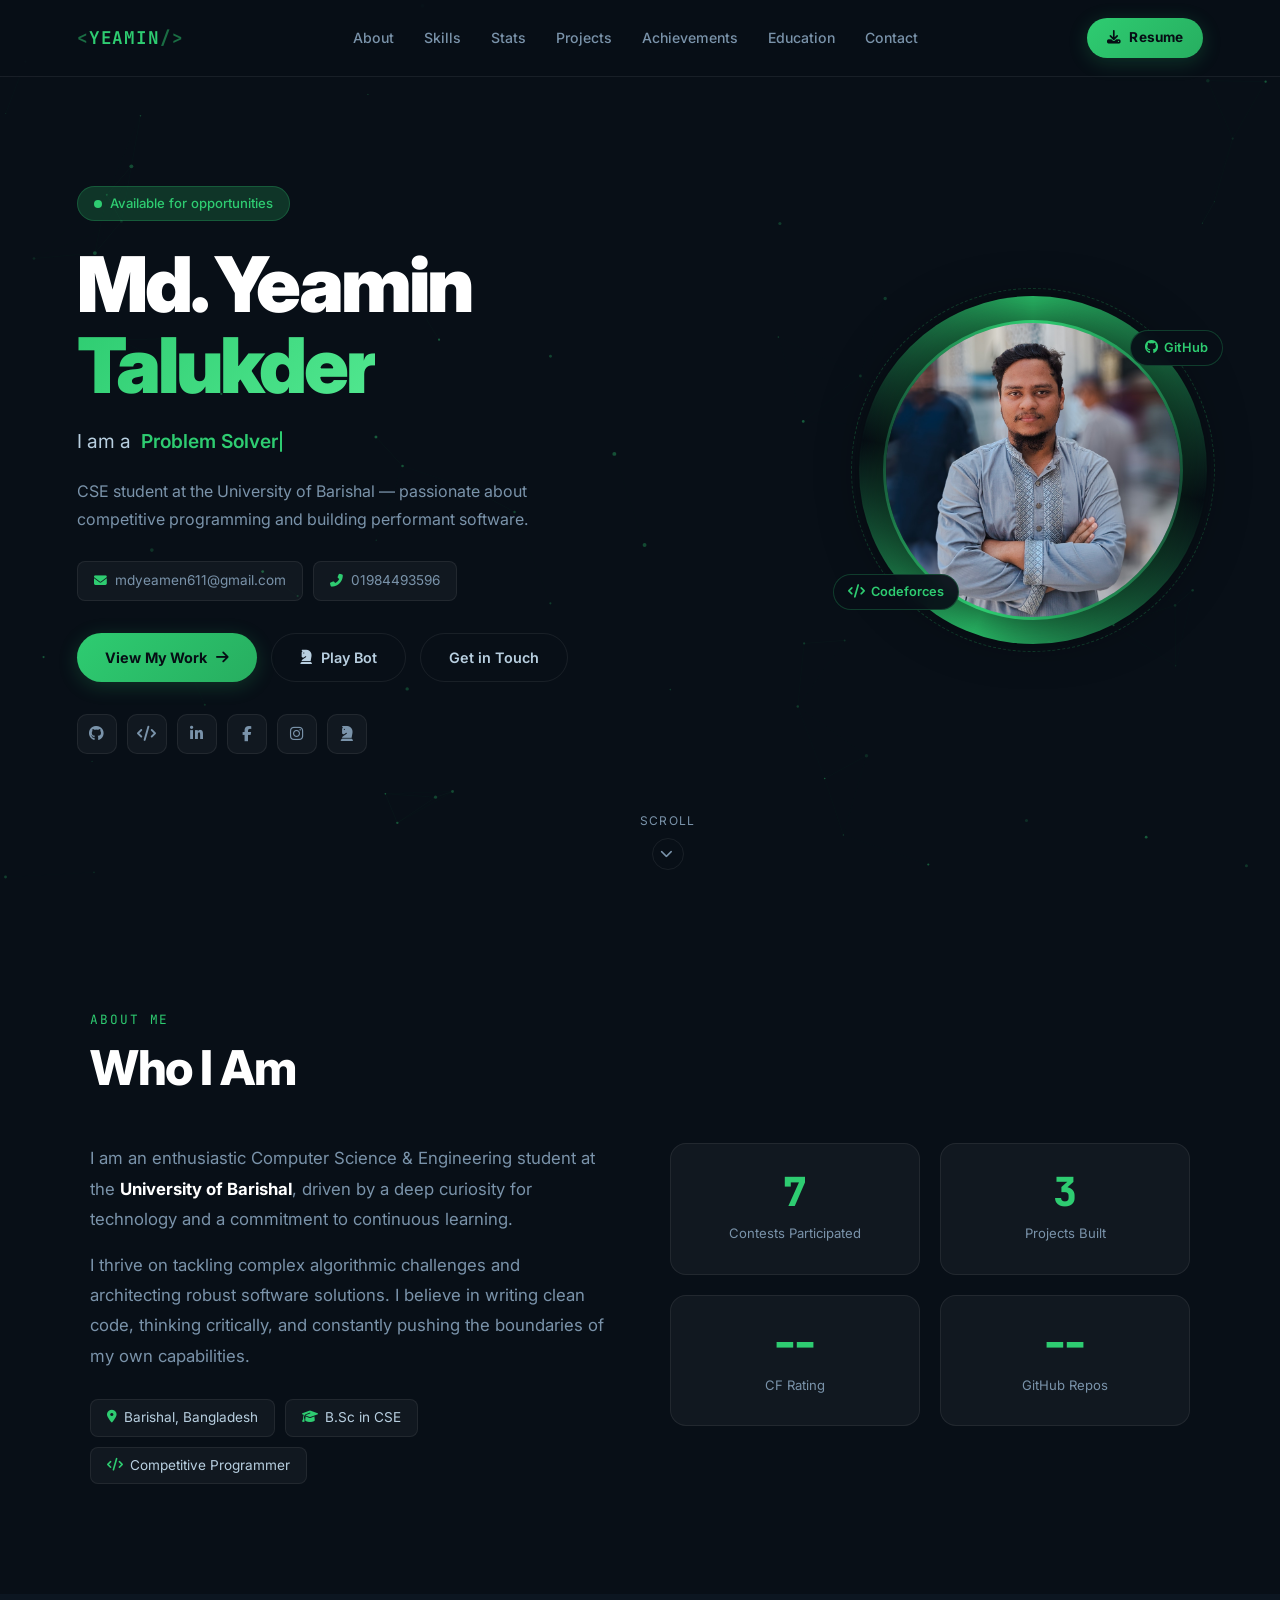
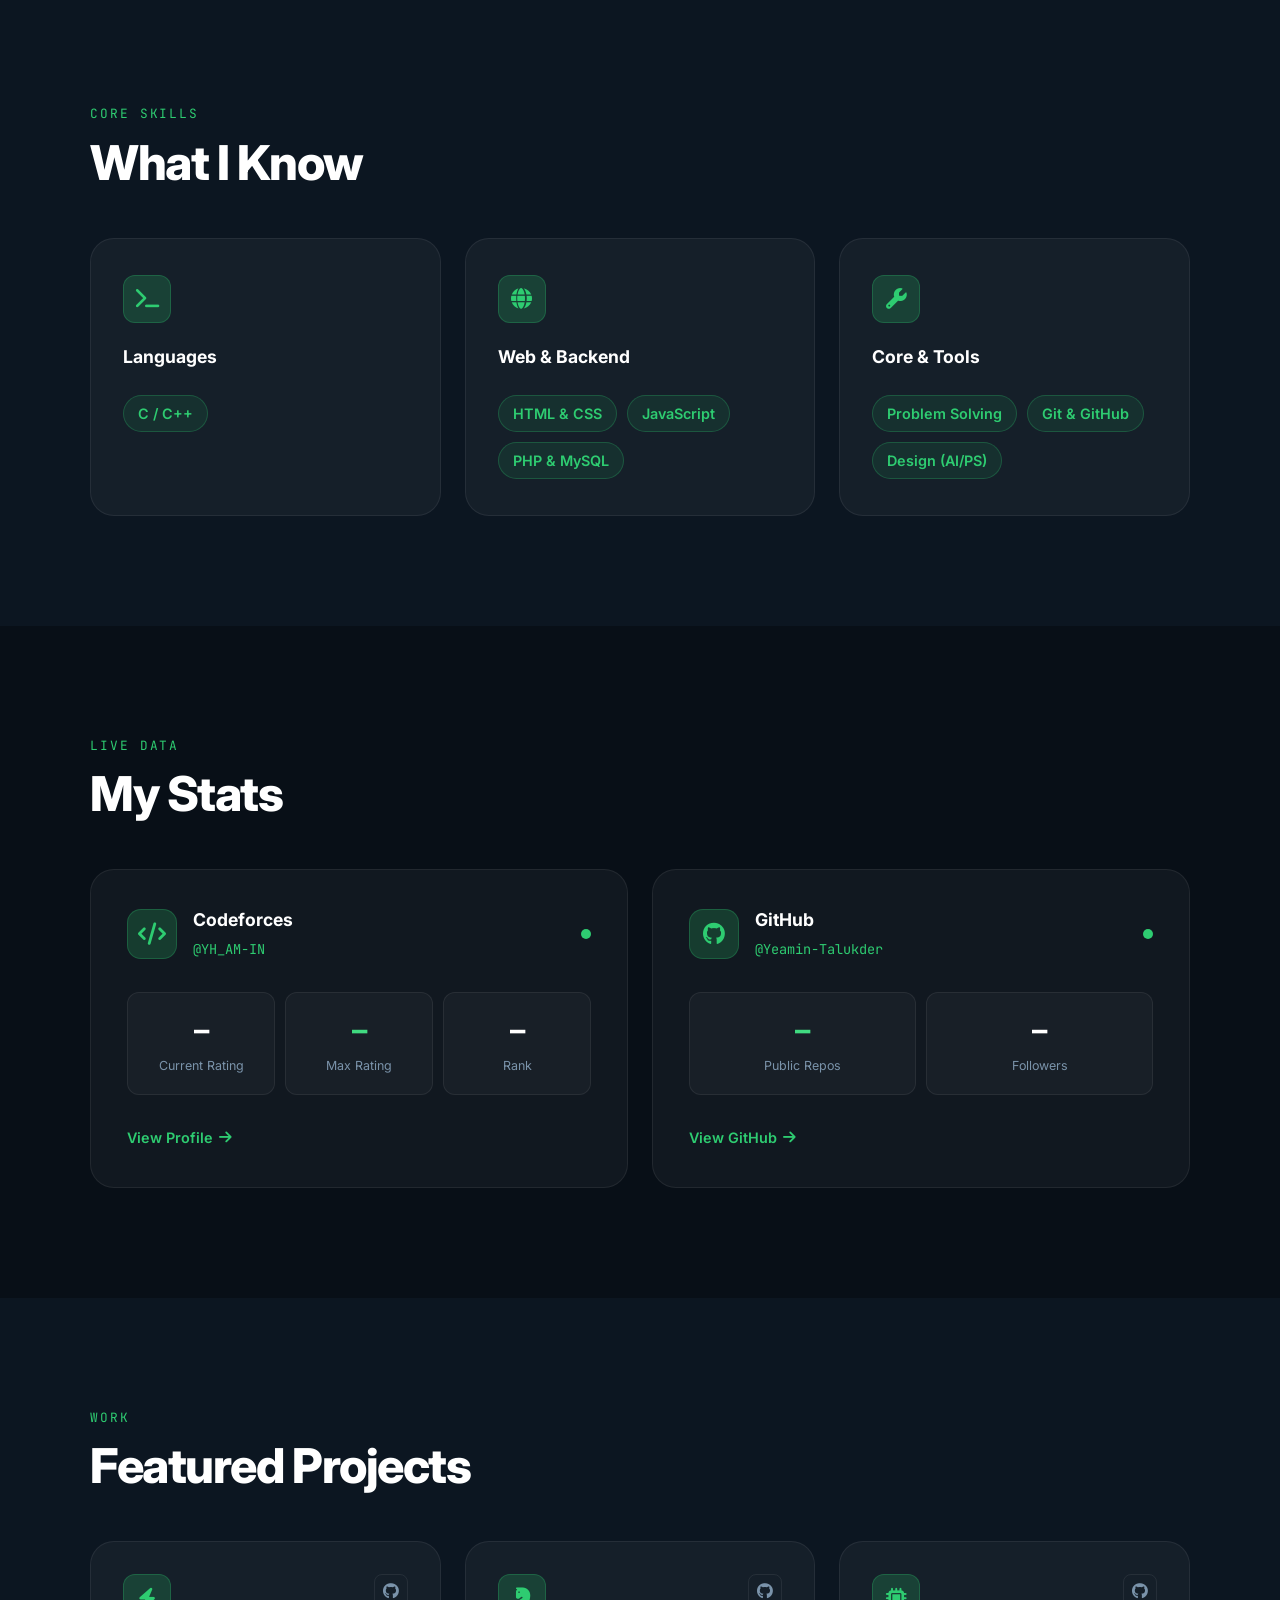
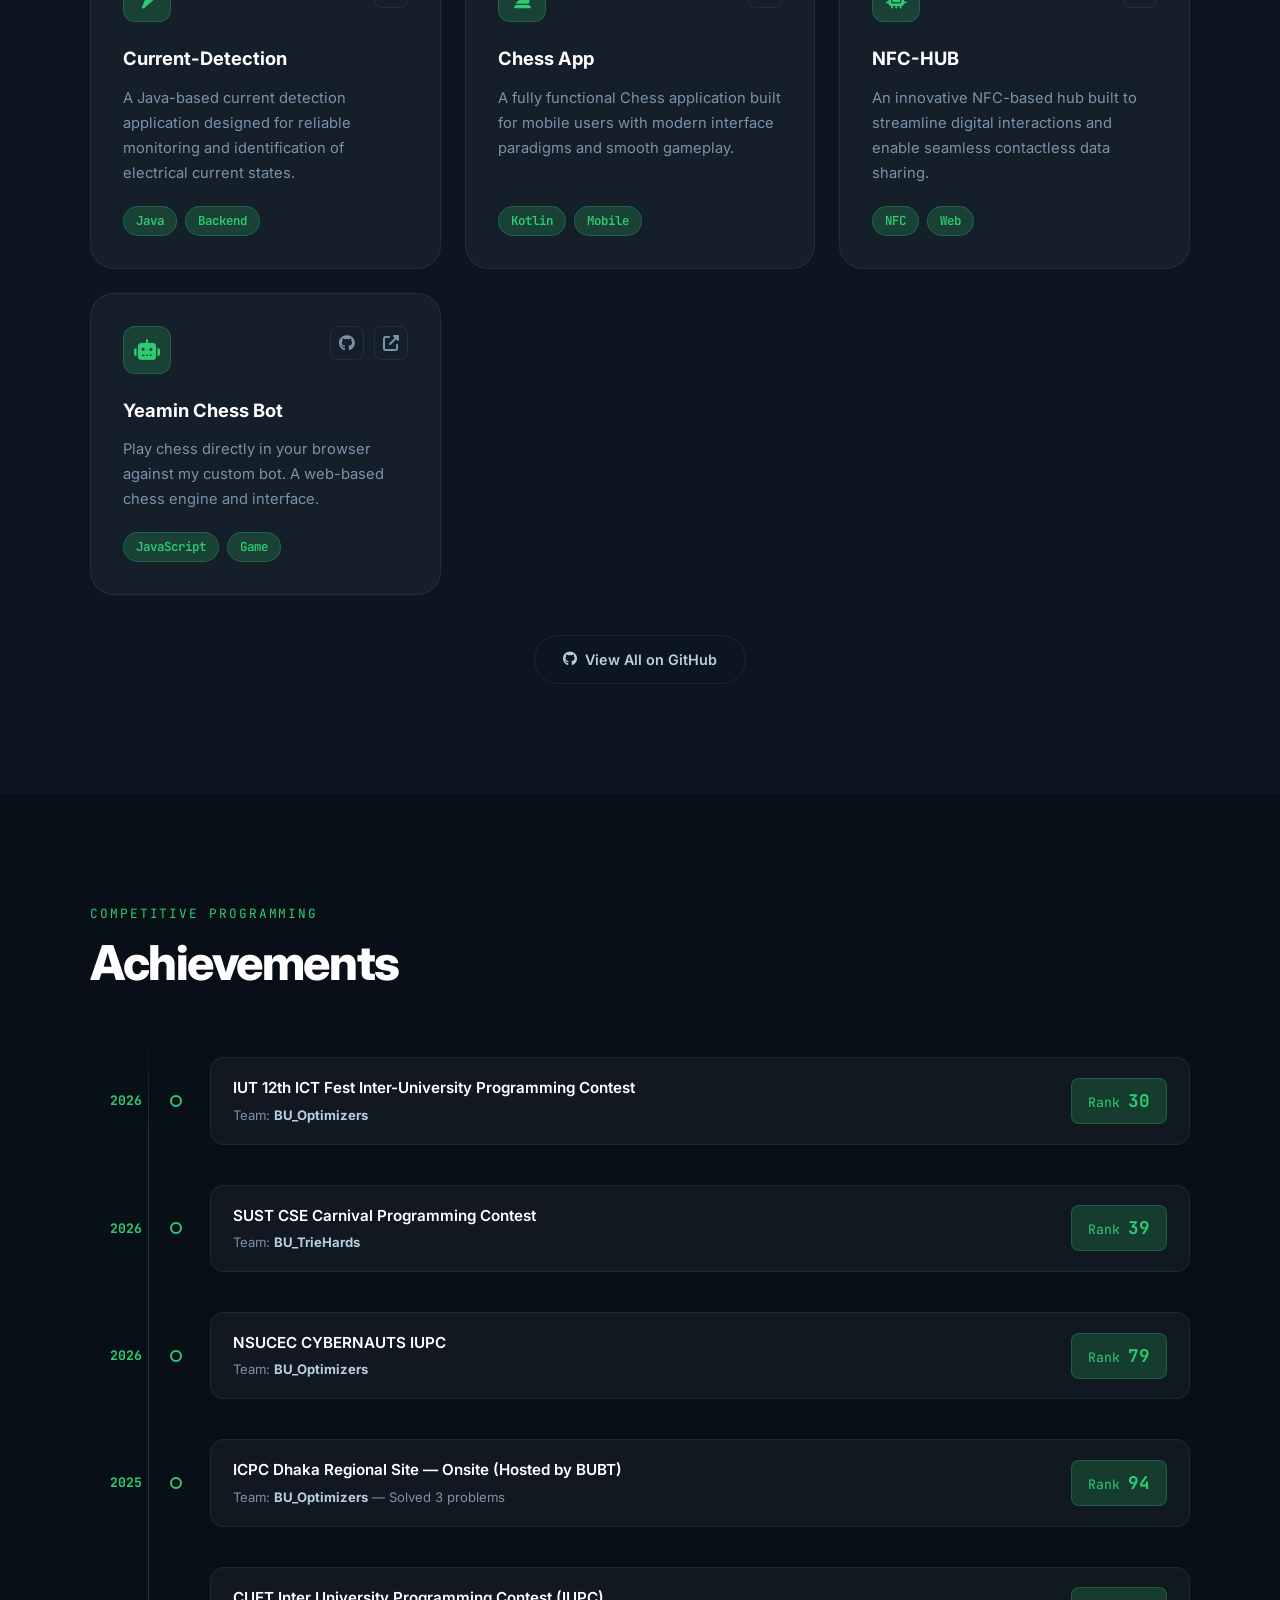
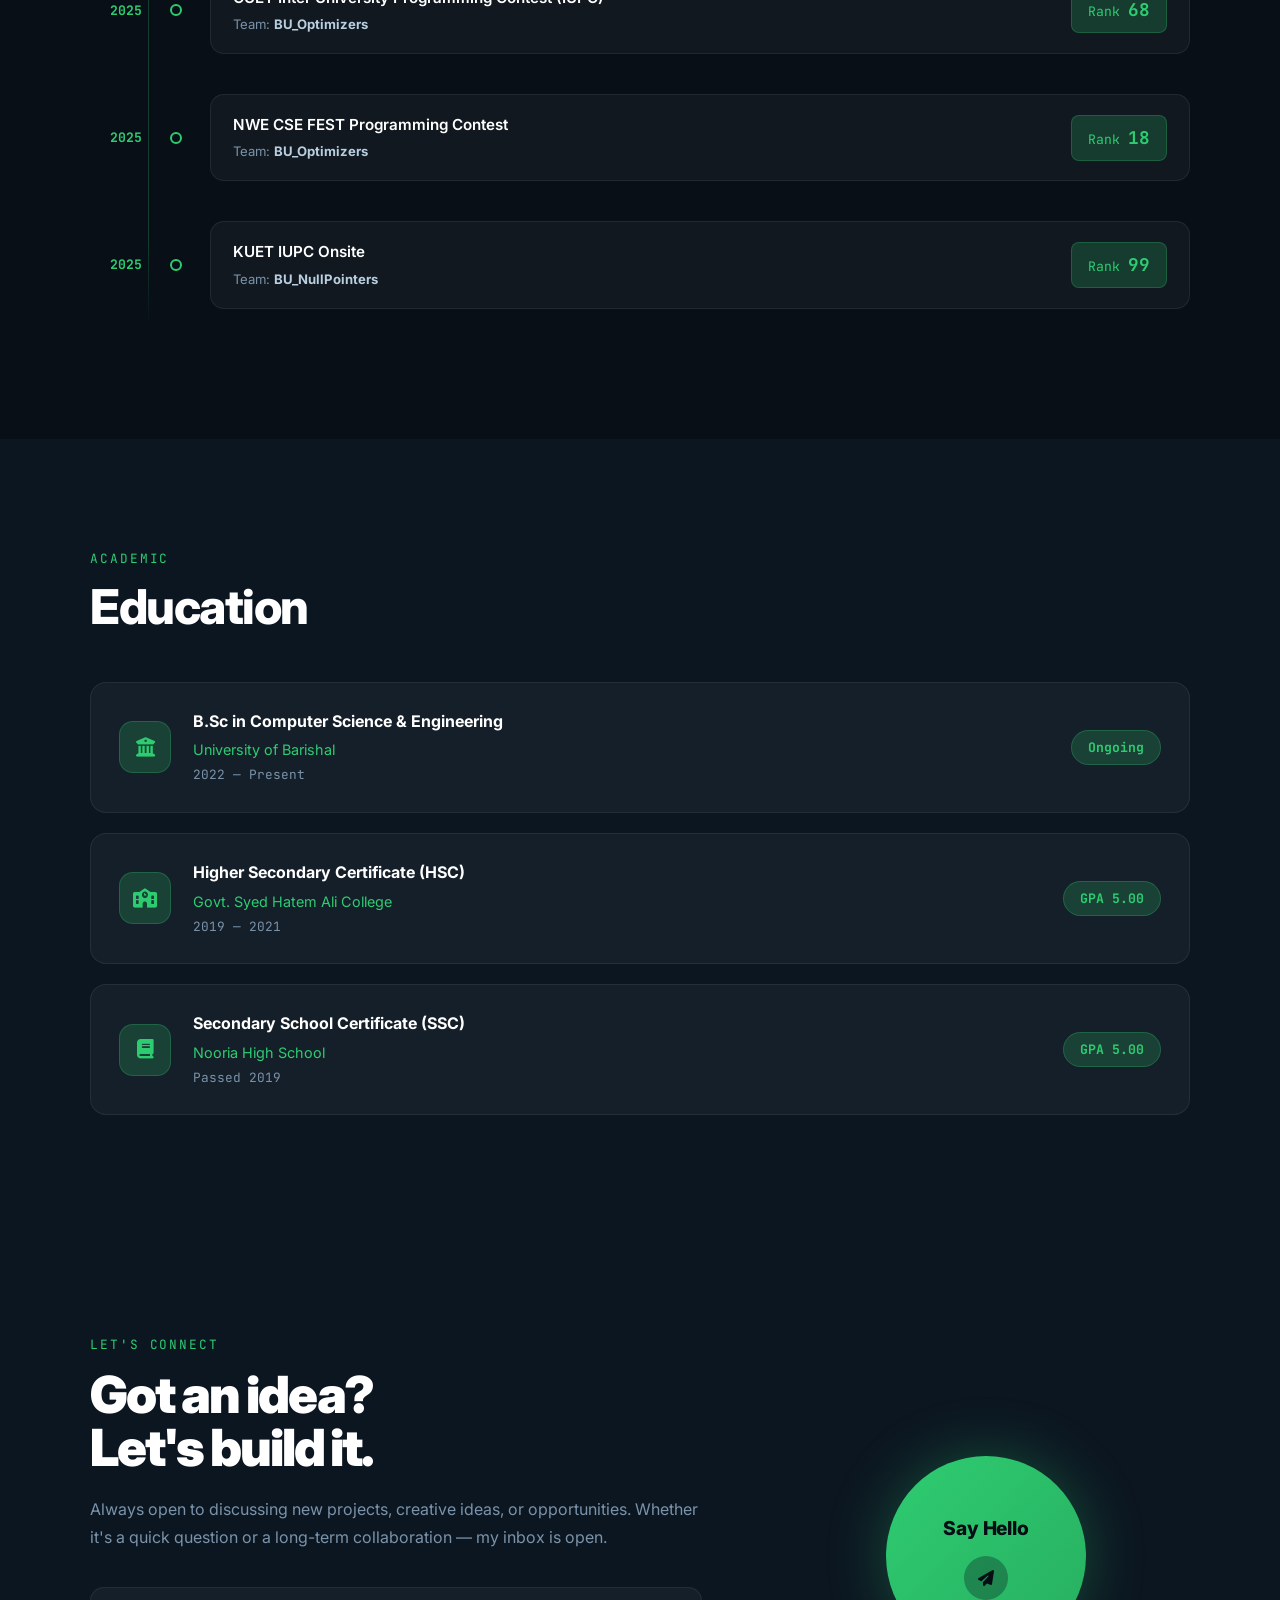
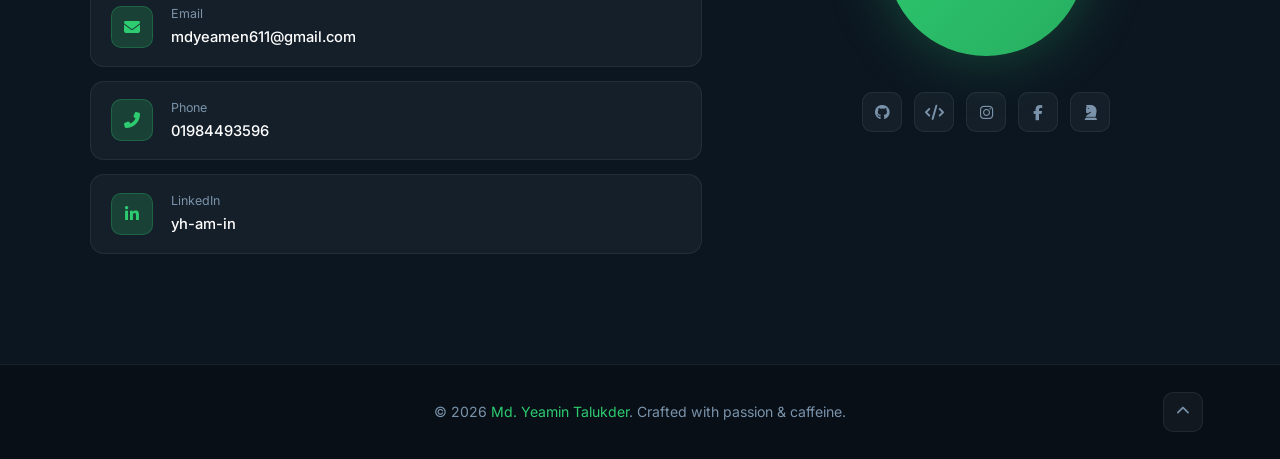
==== commit 4a9f0fbe: "update" ====
--- a/index.html
+++ b/index.html
@@ -69,6 +69,7 @@
 
                 <div class="hero-cta">
                     <a href="#projects" class="btn-primary">View My Work <i class="fas fa-arrow-right"></i></a>
+                    <a href="https://yeamin-chess-bot.netlify.app/" target="_blank" class="btn-outline"><i class="fas fa-chess-knight"></i> Play Bot</a>
                     <a href="#contact" class="btn-outline">Get in Touch</a>
                 </div>
 
@@ -279,6 +280,21 @@
                     <p class="project-desc">An innovative NFC-based hub built to streamline digital interactions and enable seamless contactless data sharing.</p>
                     <div class="project-tags">
                         <span>NFC</span><span>Web</span>
+                    </div>
+                </div>
+
+                <div class="project-card slide-up">
+                    <div class="project-card-top">
+                        <div class="project-icon"><i class="fas fa-robot"></i></div>
+                        <div class="project-links">
+                            <a href="https://github.com/Yeamin-Talukder/Yeamin-chess-bot" target="_blank" aria-label="GitHub"><i class="fab fa-github"></i></a>
+                            <a href="https://yeamin-chess-bot.netlify.app/" target="_blank" aria-label="Live Demo"><i class="fas fa-external-link-alt"></i></a>
+                        </div>
+                    </div>
+                    <h3 class="project-title">Yeamin Chess Bot</h3>
+                    <p class="project-desc">Play chess directly in your browser against my custom bot. A web-based chess engine and interface.</p>
+                    <div class="project-tags">
+                        <span>JavaScript</span><span>Game</span>
                     </div>
                 </div>
             </div>
--- a/css/index.css
+++ b/css/index.css
@@ -125,18 +125,18 @@
     position: fixed; top: 0; left: 0; right: 0;
     display: flex; align-items: center; justify-content: space-between;
     padding: 18px 6%;
-    background: rgba(8, 15, 23, 0.8);
+    background: rgba(8, 15, 23, 0.85);
     backdrop-filter: blur(20px);
     -webkit-backdrop-filter: blur(20px);
     border-bottom: 1px solid var(--border);
     z-index: 1000;
-    transition: padding 0.3s ease, background 0.3s ease;
+    transition: padding 0.3s ease, background 0.3s ease, box-shadow 0.3s ease;
 }
 
 .navbar.scrolled {
-    padding: 13px 6%;
-    background: rgba(8, 15, 23, 0.97);
-    box-shadow: 0 4px 40px rgba(0,0,0,0.5);
+    padding: 12px 6%;
+    background: rgba(8, 15, 23, 0.98);
+    box-shadow: 0 4px 30px rgba(0, 0, 0, 0.8);
 }
 
 .nav-logo {
@@ -939,32 +939,97 @@
 @keyframes fadeInUp { from{opacity:0;transform:translateY(20px);} to{opacity:1;transform:none;} }
 
 /* ============================================
-   RESPONSIVE
+   RESPONSIVE (ALL DEVICES)
    ============================================ */
 @media (max-width: 1024px) {
     .hero-inner { flex-direction: column-reverse; text-align: center; gap: 40px; }
-    .hero-text { max-width: 100%; }
+    .hero-text { max-width: 100%; margin: 0 auto; }
     .hero-cta, .hero-contacts, .hero-socials { justify-content: center; }
     .hero-bio { margin: 0 auto 28px; }
-    .hero-avatar-wrap { width: 250px; height: 250px; }
-    .hero-avatar { width: 220px; height: 220px; }
+    .hero-avatar-wrap { width: 280px; height: 280px; }
+    .hero-avatar { width: 240px; height: 240px; }
     .about-grid { grid-template-columns: 1fr; gap: 40px; }
     .contact-wrap { grid-template-columns: 1fr; gap: 50px; }
-    .contact-right { flex-direction: row; flex-wrap: wrap; justify-content: center; }
+    .contact-right { flex-direction: row; flex-wrap: wrap; justify-content: center; gap: 20px; }
     .avatar-badge { display: none; }
 }
 
 @media (max-width: 768px) {
-    .nav-links { display: none; position: fixed; top: 0; right: -100%; bottom: 0; width: 260px; flex-direction: column; background: rgba(8,15,23,0.98); backdrop-filter: blur(20px); padding: 80px 30px 30px; gap: 4px; transition: right 0.35s ease; z-index: 999; border-left: 1px solid var(--border); }
-    .nav-links.open { right: 0; display: flex; }
-    .nav-links a { padding: 12px 16px; font-size: 1rem; border-radius: 10px; }
-    .hamburger { display: flex; }
+    .navbar { padding: 16px 6%; background: rgba(8, 15, 23, 0.98); border-bottom: 1px solid var(--border); }
+    .navbar.scrolled { padding: 12px 6%; background: rgb(8, 15, 23); box-shadow: 0 4px 20px rgba(0,0,0,0.5); }
+    .nav-logo { font-size: 1.3rem; }
+    
+    /* Remove scroll down indicator and scroll reveal animations on mobile */
+    .scroll-indicator { display: none !important; }
+    .slide-up, .slide-right, .fade-in-up, .section-label { 
+        opacity: 1 !important; 
+        transform: none !important; 
+        transition: none !important; 
+    }
+    
+    /* Full-Screen Modern Typography Menu */
+    .nav-links { display: flex; position: fixed; inset: 0; width: 100%; height: 100vh; flex-direction: column; justify-content: center; align-items: center; background: rgba(8, 15, 23, 0.98); backdrop-filter: blur(25px); -webkit-backdrop-filter: blur(25px); padding: 20px; gap: 24px; z-index: 999; border: none; transition: opacity 0.4s ease, visibility 0.4s ease; opacity: 0; visibility: hidden; }
+    .nav-links.open { opacity: 1; visibility: visible; }
+    
+    .nav-links li { width: 100%; text-align: center; overflow: hidden; display: block; }
+    .nav-links a { display: inline-block; font-size: 2.2rem; font-weight: 800; color: var(--muted); letter-spacing: -0.02em; padding: 5px 15px; background: transparent; border: none; border-radius: 0; box-shadow: none; transform: translateY(60px); opacity: 0; transition: transform 0.5s cubic-bezier(0.16, 1, 0.3, 1), opacity 0.5s ease, color 0.3s ease; }
+    .nav-links.open a { transform: translateY(0); opacity: 1; }
+    
+    .nav-links.open li:nth-child(1) a { transition-delay: 0.1s; }
+    .nav-links.open li:nth-child(2) a { transition-delay: 0.15s; }
+    .nav-links.open li:nth-child(3) a { transition-delay: 0.2s; }
+    .nav-links.open li:nth-child(4) a { transition-delay: 0.25s; }
+    .nav-links.open li:nth-child(5) a { transition-delay: 0.3s; }
+    .nav-links.open li:nth-child(6) a { transition-delay: 0.35s; }
+    .nav-links.open li:nth-child(7) a { transition-delay: 0.4s; }
+    
+    .nav-links a:hover, .nav-links a.active { background: transparent; color: var(--primary); box-shadow: none; }
+    
+    .hamburger { display: flex; z-index: 1000; position: relative; }
+    .hamburger span { transition: all 0.4s cubic-bezier(0.16, 1, 0.3, 1); }
+    .hamburger.open span { background: var(--primary); }
     .hamburger.open span:nth-child(1) { transform: translateY(7px) rotate(45deg); }
-    .hamburger.open span:nth-child(2) { opacity: 0; }
+    .hamburger.open span:nth-child(2) { opacity: 0; transform: translateX(20px); }
     .hamburger.open span:nth-child(3) { transform: translateY(-7px) rotate(-45deg); }
+    
     .page-section { padding: 80px 5%; }
     .achievements-list::before { left: 44px; }
     .achievement-row { grid-template-columns: 38px 16px 1fr; gap: 0 16px; }
     .stats-grid { grid-template-columns: 1fr; }
     .live-stats { flex-direction: column; }
-}
+    .contact-left h2 { font-size: 2.5rem; }
+    .say-hello-btn { width: 140px; height: 140px; font-size: 0.95rem; }
+    .say-hello-arrow { width: 36px; height: 36px; font-size: 0.9rem; }
+}
+
+@media (max-width: 576px) {
+    .page-section { padding: 60px 5%; }
+    .hero { padding: 100px 5% 40px; }
+    .hero-text h1 { font-size: 2.6rem; }
+    .hero-role { font-size: 1rem; }
+    
+    .hero-cta { flex-direction: column; width: 100%; gap: 12px; }
+    .hero-cta > * { width: 100%; justify-content: center; }
+    .hero-contacts { flex-direction: column; align-items: stretch; }
+    .contact-pill { justify-content: center; }
+
+    .about-numbers { grid-template-columns: 1fr; }
+    .projects-grid, .skills-wrapper, .stats-grid { grid-template-columns: 1fr; }
+    
+    .edu-item { flex-direction: column; text-align: center; gap: 16px; padding: 20px; }
+    .edu-icon { margin: 0 auto; }
+    
+    /* Sleek Achievements Cards */
+    .achievements-list::before { display: none; }
+    .achievement-row { display: flex; flex-direction: column; align-items: stretch; text-align: left; gap: 12px; padding: 20px; background: var(--surface); border: 1px solid var(--border); border-radius: 14px; margin-bottom: 16px; box-shadow: 0 4px 16px rgba(0,0,0,0.2); }
+    .achievement-row:hover { transform: translateY(-4px); box-shadow: 0 8px 24px rgba(0,0,0,0.3); border-color: var(--border-g); }
+    .ach-dot { display: none; }
+    .ach-content { border: none; padding: 0; background: transparent !important; flex-direction: column; gap: 8px; width: 100%; align-items: flex-start; }
+    .ach-content:hover { transform: none; }
+    .ach-year { align-self: flex-start; font-size: 0.9rem; background: var(--glow); padding: 4px 12px; border-radius: 20px; color: var(--primary); font-weight: 700; display: inline-block; }
+    .ach-rank { align-self: flex-start; margin-top: 8px; }
+
+    .contact-link-row { flex-direction: column; text-align: center; padding: 20px; }
+    .nav-cta { display: none; }
+    .nav-links a { width: 90%; }
+}
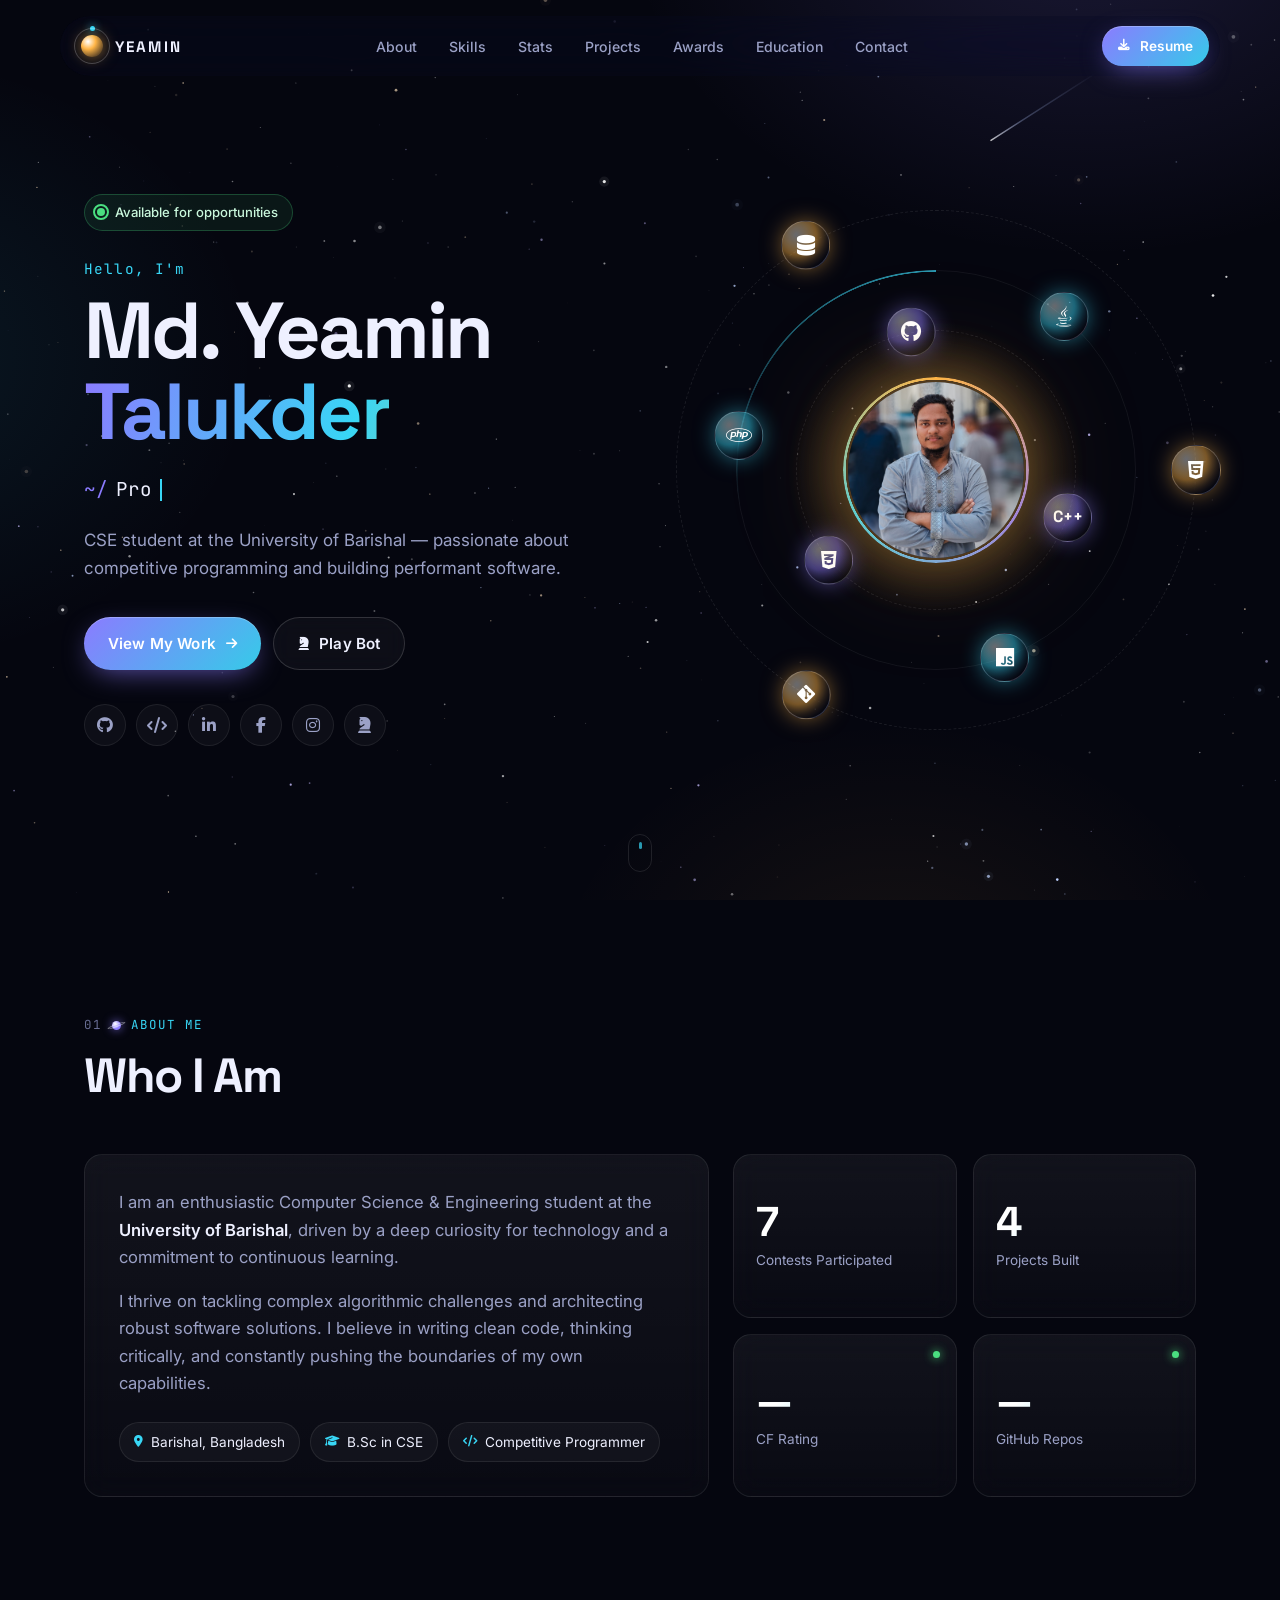
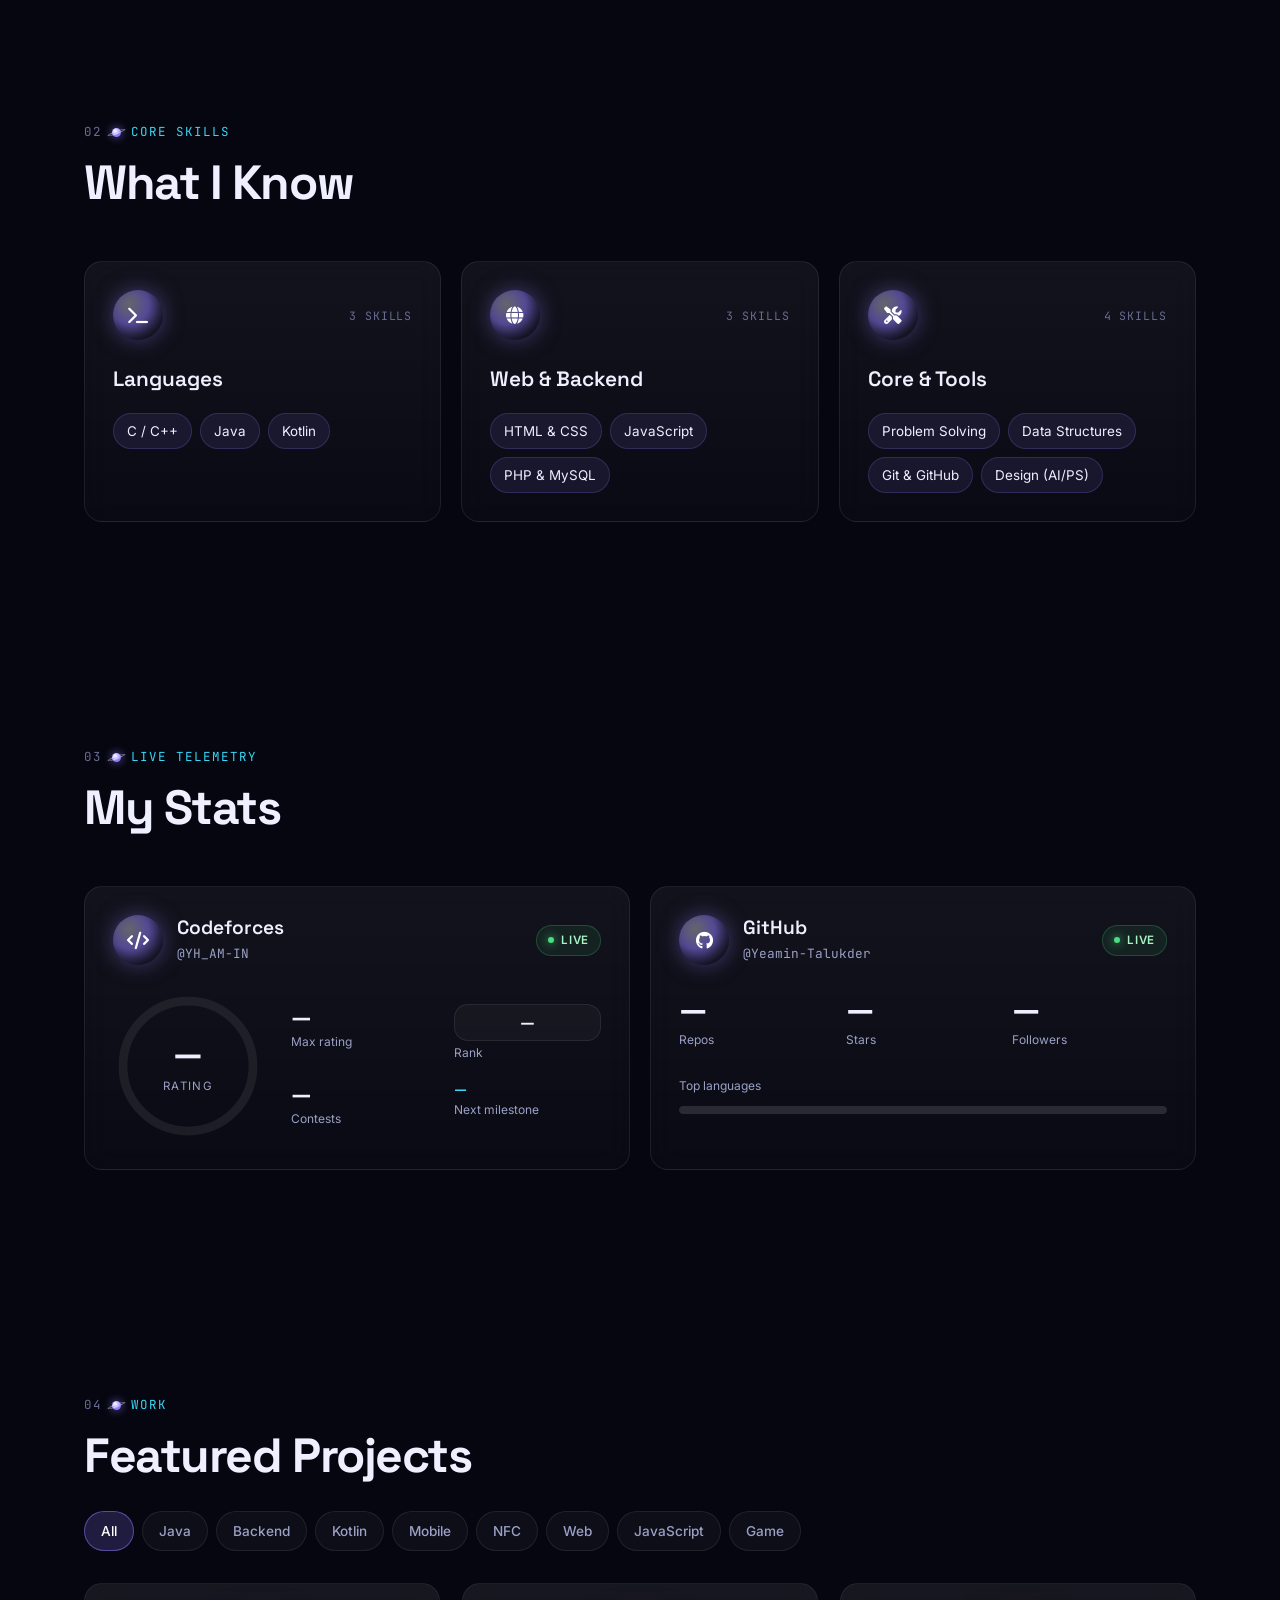
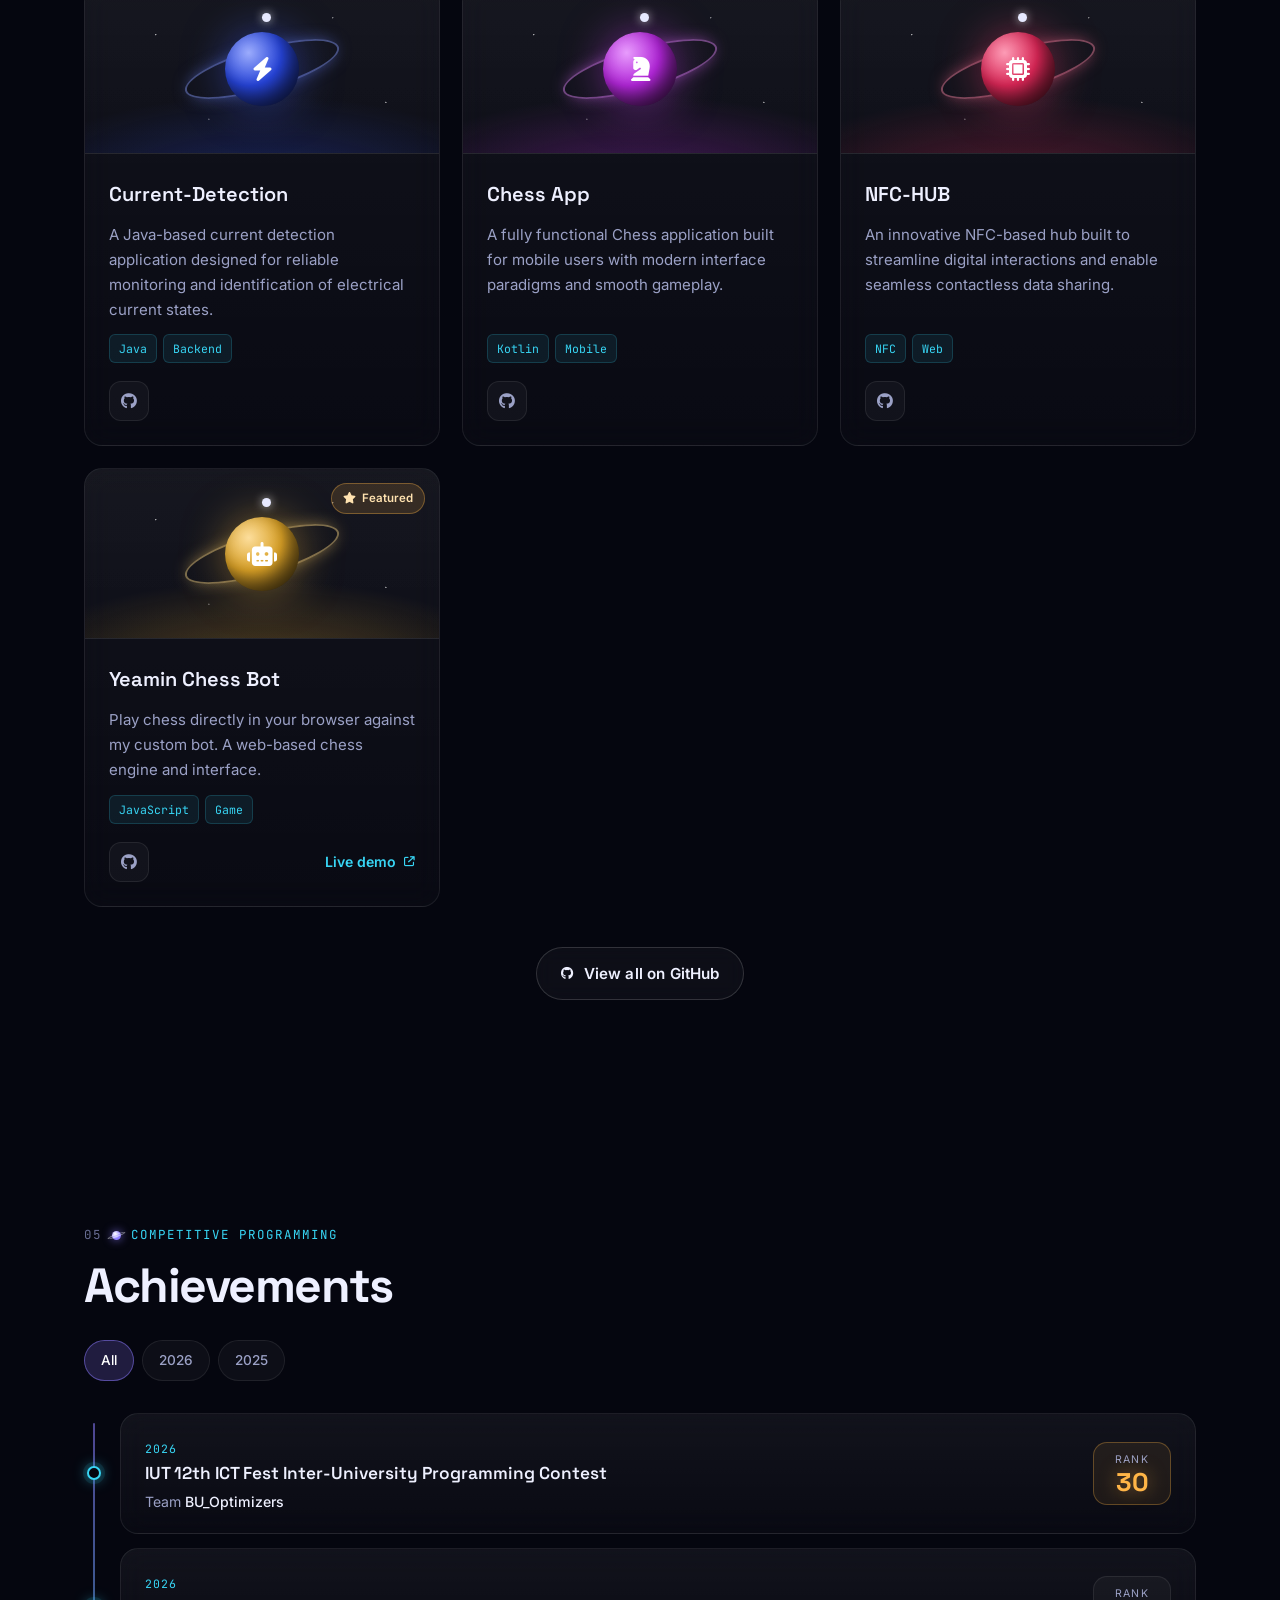
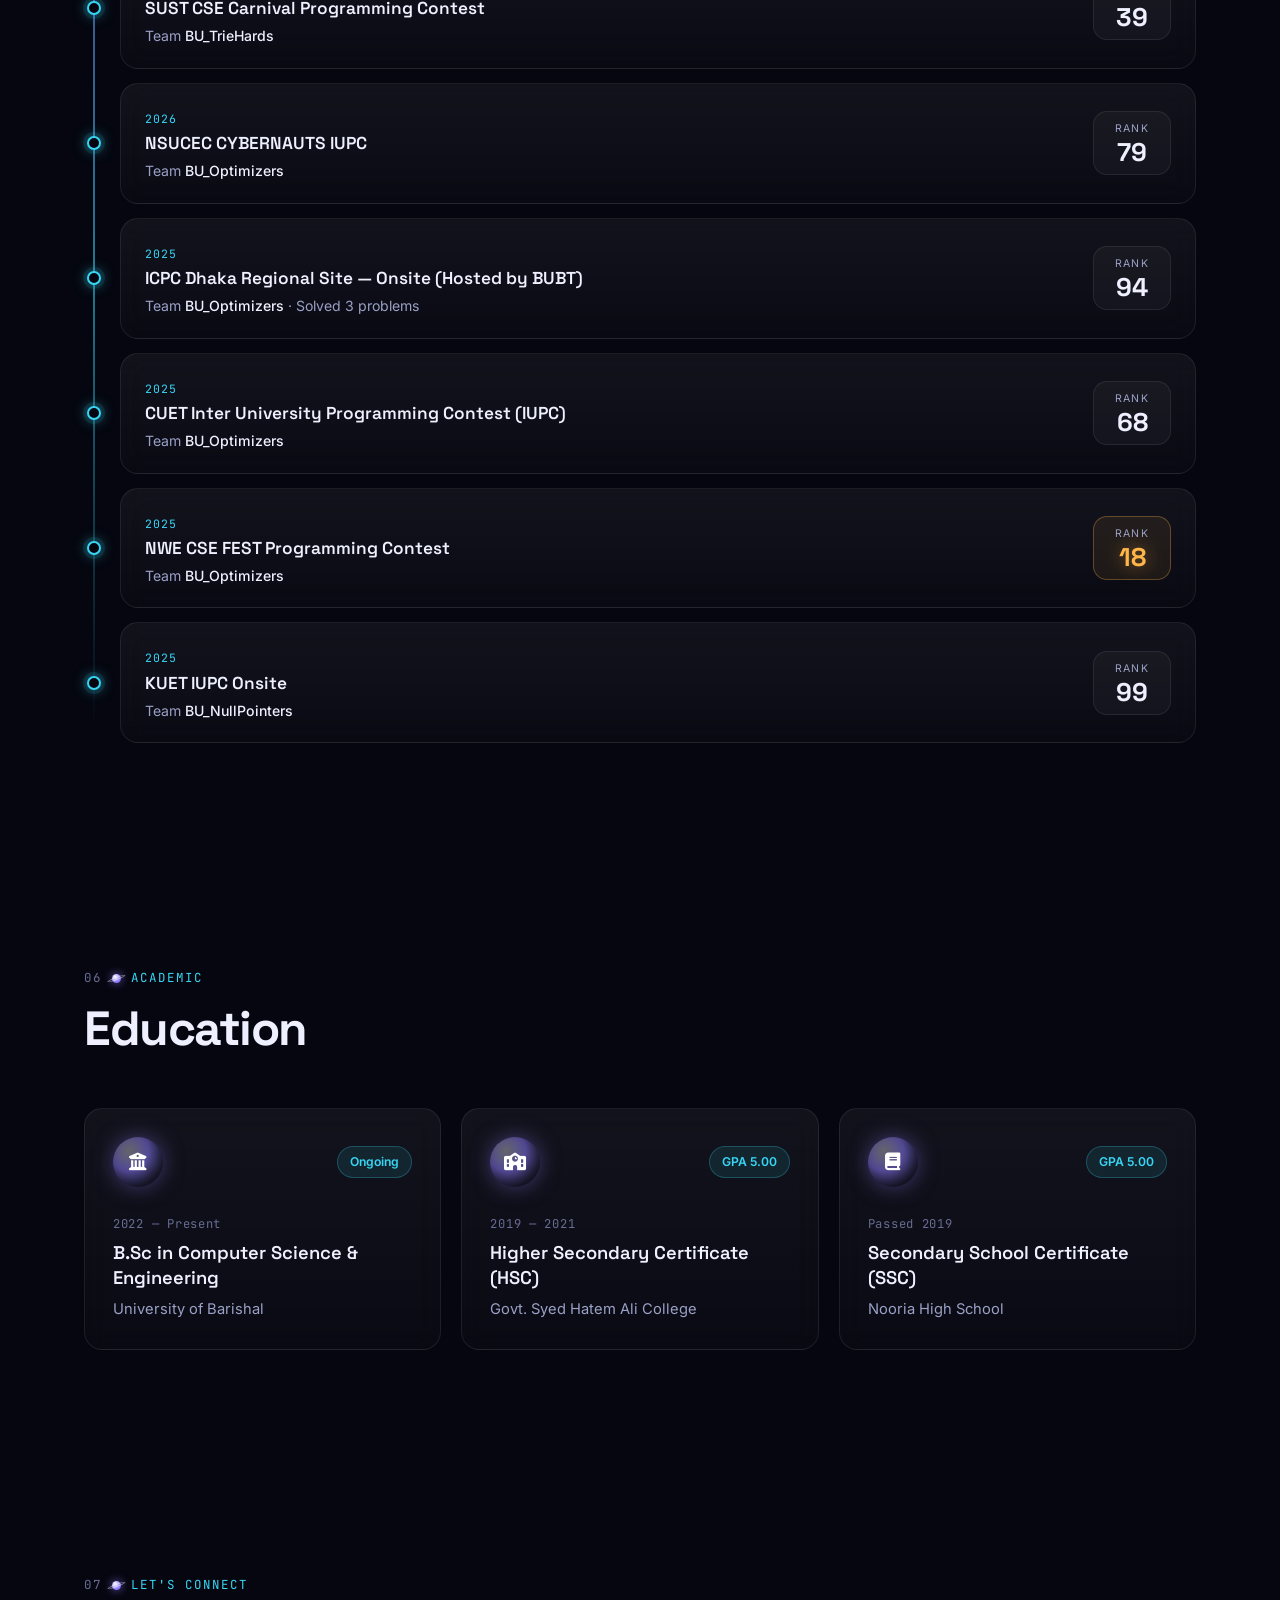
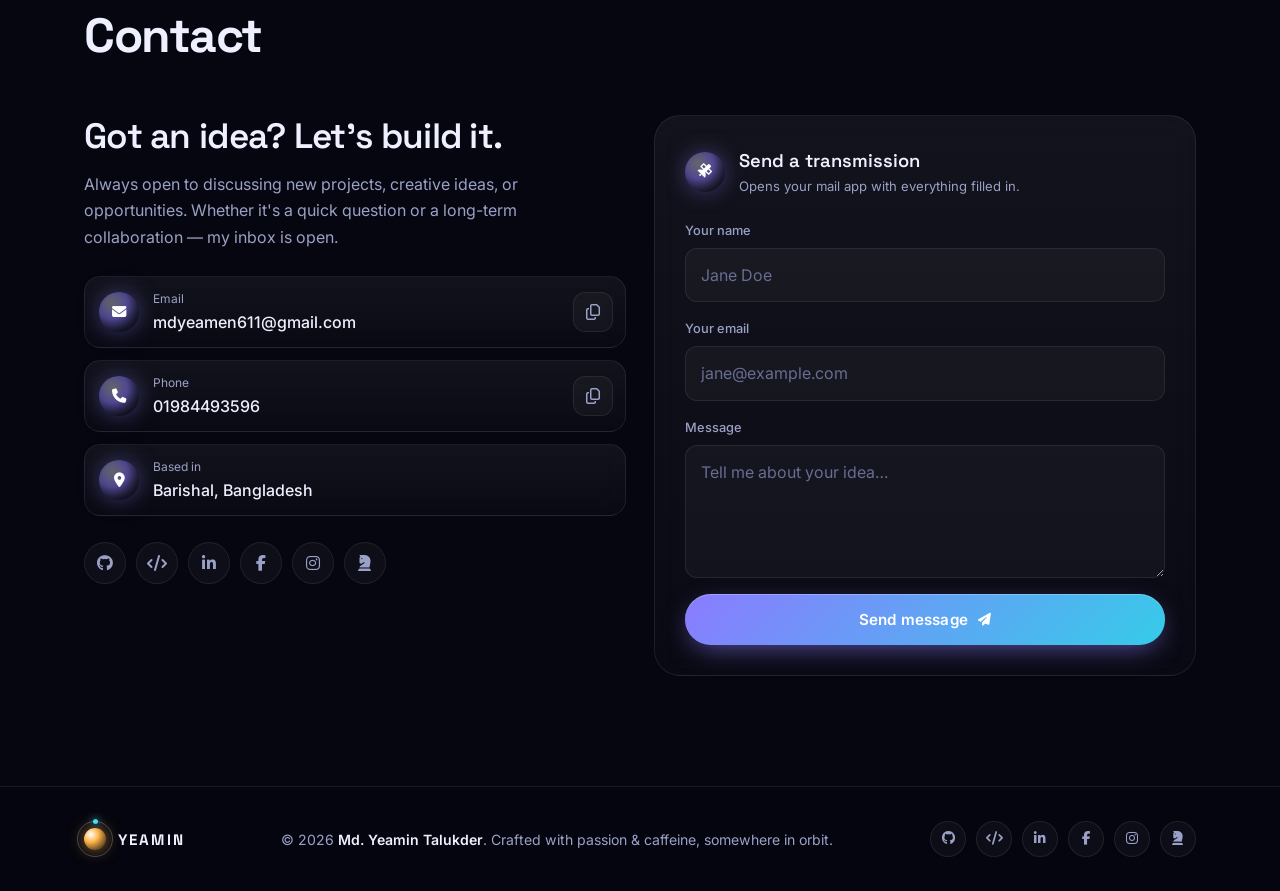
==== commit 460e1f67: "Redesign portfolio with solar system theme and add admin panel - Solar system hero (avatar as sun, o" ====
--- a/index.html
+++ b/index.html
@@ -2,490 +2,91 @@
 <html lang="en">
 <head>
     <meta charset="UTF-8">
-    <meta name="viewport" content="width=device-width, initial-scale=1.0">
-    <title>Yeamin Talukder &mdash; Developer & Competitive Programmer</title>
-    <meta name="description" content="Portfolio of Md. Yeamin Talukder &mdash; CSE student, competitive programmer, and software developer at the University of Barishal.">
-    <link href="https://fonts.googleapis.com/css2?family=Inter:wght@300;400;500;600;700;800;900&family=JetBrains+Mono:wght@400;500&display=swap" rel="stylesheet">
-    <link href="https://cdnjs.cloudflare.com/ajax/libs/font-awesome/6.4.0/css/all.min.css" rel="stylesheet">
-    <link rel="stylesheet" href="css/index.css">
-    <link rel="icon" href="img/icon.png" type="image/x-icon">
+    <meta name="viewport" content="width=device-width, initial-scale=1.0, viewport-fit=cover">
+    <title>Yeamin Talukder — Developer & Competitive Programmer</title>
+    <meta name="description" content="Portfolio of Md. Yeamin Talukder — CSE student, competitive programmer, and software developer at the University of Barishal.">
+    <meta name="theme-color" content="#05060f">
+    <meta name="apple-mobile-web-app-capable" content="yes">
+    <meta name="mobile-web-app-capable" content="yes">
+    <meta name="apple-mobile-web-app-status-bar-style" content="black-translucent">
+    <meta property="og:title" content="Yeamin Talukder — Developer & Competitive Programmer">
+    <meta property="og:description" content="CSE student, competitive programmer, and software developer at the University of Barishal.">
+    <meta property="og:image" content="img/avater.png">
+    <link rel="manifest" href="manifest.webmanifest">
+    <link rel="icon" href="img/icon.png" type="image/png">
+    <link rel="apple-touch-icon" href="img/icon.png">
+    <link rel="preconnect" href="https://fonts.googleapis.com">
+    <link rel="preconnect" href="https://fonts.gstatic.com" crossorigin>
+    <link href="https://fonts.googleapis.com/css2?family=Inter:wght@300;400;500;600;700&family=Space+Grotesk:wght@400;500;600;700&family=JetBrains+Mono:wght@400;500&display=swap" rel="stylesheet">
+    <link href="https://cdnjs.cloudflare.com/ajax/libs/font-awesome/6.5.1/css/all.min.css" rel="stylesheet">
+    <link rel="stylesheet" href="css/style.css">
 </head>
 <body>
 
-    <!-- Scroll Progress Bar -->
+    <!-- Preloader -->
+    <div class="preloader" id="preloader" aria-hidden="true">
+        <div class="loader-system">
+            <span class="loader-sun"></span>
+            <span class="loader-orbit"><i></i></span>
+            <span class="loader-orbit loader-orbit-2"><i></i></span>
+        </div>
+        <p class="loader-text">Launching</p>
+    </div>
+
+    <!-- Space background -->
+    <canvas id="starfield" class="starfield" aria-hidden="true"></canvas>
+    <div class="nebula" aria-hidden="true"></div>
     <div class="scroll-progress" id="scrollProgress"></div>
 
-    <!-- Navigation -->
-    <nav class="navbar" id="navbar">
-        <a href="#hero" class="nav-logo">
-            <span class="logo-bracket">&lt;</span>YEAMIN<span class="logo-bracket">/&gt;</span>
+    <!-- Desktop navigation -->
+    <header class="topnav" id="topnav">
+        <a href="#home" class="brand" id="brand" data-nav="home">
+            <span class="brand-mark"><i></i></span>
+            <span class="brand-text" id="brandText">YEAMIN</span>
         </a>
-        <ul class="nav-links" id="navLinks">
-            <li><a href="#about" data-section="about">About</a></li>
-            <li><a href="#skills" data-section="skills">Skills</a></li>
-            <li><a href="#stats" data-section="stats">Stats</a></li>
-            <li><a href="#projects" data-section="projects">Projects</a></li>
-            <li><a href="#achievements" data-section="achievements">Achievements</a></li>
-            <li><a href="#education" data-section="education">Education</a></li>
-            <li><a href="#contact" data-section="contact">Contact</a></li>
-        </ul>
-        <div class="nav-right">
-            <a href="downlode/cv.docx" class="btn-primary nav-cta" download>
-                <i class="fas fa-download"></i> Resume
-            </a>
-            <button class="hamburger" id="hamburger" aria-label="Menu">
-                <span></span><span></span><span></span>
-            </button>
+        <nav class="topnav-links" id="topnavLinks" aria-label="Primary"></nav>
+        <a href="#" class="btn btn-primary btn-sm" id="navResume" download>
+            <i class="fas fa-download"></i><span>Resume</span>
+        </a>
+    </header>
+
+    <!-- Mobile app bar -->
+    <header class="appbar" id="appbar">
+        <button class="appbar-avatar" id="appbarAvatar" aria-label="Home">
+            <img src="" alt="" id="appbarAvatarImg">
+        </button>
+        <div class="appbar-titles">
+            <span class="appbar-kicker" id="appbarKicker">Portfolio</span>
+            <span class="appbar-title" id="appbarTitle">Home</span>
         </div>
-    </nav>
+        <a href="#" class="appbar-action" id="appbarResume" aria-label="Download resume" download>
+            <i class="fas fa-arrow-down"></i>
+        </a>
+    </header>
 
-    <!-- Hero Section -->
-    <section id="hero" class="hero">
-        <canvas id="heroCanvas"></canvas>
-        <div class="hero-inner">
-            <!-- Left: Text Content -->
-            <div class="hero-text fade-in-up">
-                <div class="status-badge">
-                    <span class="status-dot"></span>
-                    Available for opportunities
-                </div>
-                <h1>Md. Yeamin<br><span class="highlight">Talukder</span></h1>
-                <div class="hero-role">
-                    <span class="role-prefix">I am a &nbsp;</span>
-                    <span id="typing-text" class="role-typed"></span><span class="cursor"></span>
-                </div>
-                <p class="hero-bio">CSE student at the University of Barishal &mdash; passionate about competitive programming and building performant software.</p>
+    <main id="app"></main>
 
-                <div class="hero-contacts">
-                    <a href="mailto:mdyeamen611@gmail.com" class="contact-pill">
-                        <i class="fas fa-envelope"></i>
-                        <span>mdyeamen611@gmail.com</span>
-                    </a>
-                    <a href="tel:01984493596" class="contact-pill">
-                        <i class="fas fa-phone-alt"></i>
-                        <span>01984493596</span>
-                    </a>
-                </div>
+    <footer class="site-footer" id="footer"></footer>
 
-                <div class="hero-cta">
-                    <a href="#projects" class="btn-primary">View My Work <i class="fas fa-arrow-right"></i></a>
-                    <a href="https://yeamin-chess-bot.netlify.app/" target="_blank" class="btn-outline"><i class="fas fa-chess-knight"></i> Play Bot</a>
-                    <a href="#contact" class="btn-outline">Get in Touch</a>
-                </div>
+    <!-- Mobile tab bar -->
+    <nav class="tabbar" id="tabbar" aria-label="App navigation"></nav>
 
-                <div class="hero-socials">
-                    <a href="https://github.com/Yeamin-Talukder" target="_blank" aria-label="GitHub" class="social-icon"><i class="fab fa-github"></i></a>
-                    <a href="https://codeforces.com/profile/YH_AM-IN" target="_blank" aria-label="Codeforces" class="social-icon"><i class="fas fa-code"></i></a>
-                    <a href="https://www.linkedin.com/in/yh-am-in/" target="_blank" aria-label="LinkedIn" class="social-icon"><i class="fab fa-linkedin-in"></i></a>
-                    <a href="https://www.facebook.com/2.YH.am.IN" target="_blank" aria-label="Facebook" class="social-icon"><i class="fab fa-facebook-f"></i></a>
-                    <a href="https://www.instagram.com/yh_am_in" target="_blank" aria-label="Instagram" class="social-icon"><i class="fab fa-instagram"></i></a>
-                    <a href="https://www.chess.com/member/yh_am_in" target="_blank" aria-label="Chess.com" class="social-icon"><i class="fas fa-chess-knight"></i></a>
-                </div>
-            </div>
+    <!-- Mobile "More" bottom sheet -->
+    <div class="sheet" id="moreSheet" aria-hidden="true">
+        <div class="sheet-backdrop" data-close></div>
+        <div class="sheet-panel" role="dialog" aria-label="More">
+            <div class="sheet-handle" data-close></div>
+            <div class="sheet-body" id="moreSheetBody"></div>
+        </div>
+    </div>
 
-            <!-- Right: Avatar -->
-            <div class="hero-avatar-wrap fade-in-up delay-2">
-                <div class="avatar-ring-outer"></div>
-                <div class="avatar-ring-inner"></div>
-                <img src="img/avater.png" alt="Yeamin Talukder" class="hero-avatar">
-                <div class="avatar-badge avatar-badge-cf">
-                    <i class="fas fa-code"></i>
-                    <span>Codeforces</span>
-                </div>
-                <div class="avatar-badge avatar-badge-gh">
-                    <i class="fab fa-github"></i>
-                    <span>GitHub</span>
-                </div>
-            </div>
-        </div>
+    <button class="to-top" id="toTop" aria-label="Back to top"><i class="fas fa-arrow-up"></i></button>
+    <div class="toast" id="toast" role="status" aria-live="polite"></div>
 
-        <!-- Scroll Indicator -->
-        <a href="#about" class="scroll-indicator">
-            <span>Scroll</span>
-            <div class="scroll-arrow"><i class="fas fa-chevron-down"></i></div>
-        </a>
-    </section>
+    <noscript><p style="padding:2rem;color:#fff">This portfolio needs JavaScript enabled to render.</p></noscript>
 
-    <!-- About Section -->
-    <section id="about" class="page-section">
-        <div class="section-container">
-            <div class="section-label slide-right">About Me</div>
-            <h2 class="section-heading slide-right">Who I Am</h2>
-            <div class="about-grid">
-                <div class="about-text slide-up">
-                    <p>I am an enthusiastic Computer Science &amp; Engineering student at the <strong>University of Barishal</strong>, driven by a deep curiosity for technology and a commitment to continuous learning.</p>
-                    <p>I thrive on tackling complex algorithmic challenges and architecting robust software solutions. I believe in writing clean code, thinking critically, and constantly pushing the boundaries of my own capabilities.</p>
-                    <div class="about-tags">
-                        <span class="tag"><i class="fas fa-map-marker-alt"></i> Barishal, Bangladesh</span>
-                        <span class="tag"><i class="fas fa-graduation-cap"></i> B.Sc in CSE</span>
-                        <span class="tag"><i class="fas fa-code"></i> Competitive Programmer</span>
-                    </div>
-                </div>
-                <div class="about-numbers slide-up delay-1">
-                    <div class="stat-box">
-                        <span class="stat-big" data-count="7">0</span>
-                        <span class="stat-desc">Contests Participated</span>
-                    </div>
-                    <div class="stat-box">
-                        <span class="stat-big" data-count="3">0</span>
-                        <span class="stat-desc">Projects Built</span>
-                    </div>
-                    <div class="stat-box">
-                        <span class="stat-big" id="cf-rating-hero">--</span>
-                        <span class="stat-desc">CF Rating</span>
-                    </div>
-                    <div class="stat-box">
-                        <span class="stat-big" id="gh-repos-hero">--</span>
-                        <span class="stat-desc">GitHub Repos</span>
-                    </div>
-                </div>
-            </div>
-        </div>
-    </section>
-
-    <!-- Skills Section -->
-    <section id="skills" class="page-section alt-section">
-        <div class="section-container">
-            <div class="section-label slide-right">Core Skills</div>
-            <h2 class="section-heading slide-right">What I Know</h2>
-            <div class="skills-wrapper">
-                <div class="skill-card slide-up">
-                    <div class="skill-card-icon"><i class="fas fa-terminal"></i></div>
-                    <h3>Languages</h3>
-                    <div class="skill-tags">
-                        <span class="skill-pill">C / C++</span>
-                    </div>
-                </div>
-                <div class="skill-card slide-up delay-1">
-                    <div class="skill-card-icon"><i class="fas fa-globe"></i></div>
-                    <h3>Web & Backend</h3>
-                    <div class="skill-tags">
-                        <span class="skill-pill">HTML &amp; CSS</span>
-                        <span class="skill-pill">JavaScript</span>
-                        <span class="skill-pill">PHP &amp; MySQL</span>
-                    </div>
-                </div>
-                <div class="skill-card slide-up delay-2">
-                    <div class="skill-card-icon"><i class="fas fa-wrench"></i></div>
-                    <h3>Core & Tools</h3>
-                    <div class="skill-tags">
-                        <span class="skill-pill">Problem Solving</span>
-                        <span class="skill-pill">Git &amp; GitHub</span>
-                        <span class="skill-pill">Design (AI/PS)</span>
-                    </div>
-                </div>
-            </div>
-        </div>
-    </section>
-
-    <!-- Live Stats -->
-    <section id="stats" class="page-section">
-        <div class="section-container">
-            <div class="section-label slide-right">Live Data</div>
-            <h2 class="section-heading slide-right">My Stats</h2>
-            <div class="stats-grid">
-                <div class="live-card slide-up" id="cf-card">
-                    <div class="live-card-header">
-                        <div class="live-card-icon"><i class="fas fa-code"></i></div>
-                        <div>
-                            <div class="live-card-platform">Codeforces</div>
-                            <a href="https://codeforces.com/profile/YH_AM-IN" target="_blank" class="live-card-handle">@YH_AM-IN</a>
-                        </div>
-                        <div class="live-dot" title="Live data"></div>
-                    </div>
-                    <div class="live-stats">
-                        <div class="live-stat">
-                            <div class="live-stat-value" id="cf-rating">—</div>
-                            <div class="live-stat-label">Current Rating</div>
-                        </div>
-                        <div class="live-stat">
-                            <div class="live-stat-value highlight" id="cf-max-rating">—</div>
-                            <div class="live-stat-label">Max Rating</div>
-                        </div>
-                        <div class="live-stat">
-                            <div class="live-stat-value" id="cf-rank">—</div>
-                            <div class="live-stat-label">Rank</div>
-                        </div>
-                    </div>
-                    <a href="https://codeforces.com/profile/YH_AM-IN" target="_blank" class="live-card-cta">View Profile <i class="fas fa-arrow-right"></i></a>
-                </div>
-
-                <div class="live-card slide-up delay-1" id="gh-card">
-                    <div class="live-card-header">
-                        <div class="live-card-icon"><i class="fab fa-github"></i></div>
-                        <div>
-                            <div class="live-card-platform">GitHub</div>
-                            <a href="https://github.com/Yeamin-Talukder" target="_blank" class="live-card-handle">@Yeamin-Talukder</a>
-                        </div>
-                        <div class="live-dot" title="Live data"></div>
-                    </div>
-                    <div class="live-stats">
-                        <div class="live-stat">
-                            <div class="live-stat-value highlight" id="gh-repos">—</div>
-                            <div class="live-stat-label">Public Repos</div>
-                        </div>
-                        <div class="live-stat">
-                            <div class="live-stat-value" id="gh-followers">—</div>
-                            <div class="live-stat-label">Followers</div>
-                        </div>
-                    </div>
-                    <a href="https://github.com/Yeamin-Talukder" id="gh-link" target="_blank" class="live-card-cta">View GitHub <i class="fas fa-arrow-right"></i></a>
-                </div>
-            </div>
-        </div>
-    </section>
-
-    <!-- Projects Section -->
-    <section id="projects" class="page-section alt-section">
-        <div class="section-container">
-            <div class="section-label slide-right">Work</div>
-            <h2 class="section-heading slide-right">Featured Projects</h2>
-            <div class="projects-grid">
-                <div class="project-card slide-up">
-                    <div class="project-card-top">
-                        <div class="project-icon"><i class="fas fa-bolt"></i></div>
-                        <div class="project-links">
-                            <a href="https://github.com/Yeamin-Talukder/Current-Detection" target="_blank" aria-label="GitHub"><i class="fab fa-github"></i></a>
-                        </div>
-                    </div>
-                    <h3 class="project-title">Current-Detection</h3>
-                    <p class="project-desc">A Java-based current detection application designed for reliable monitoring and identification of electrical current states.</p>
-                    <div class="project-tags">
-                        <span>Java</span><span>Backend</span>
-                    </div>
-                </div>
-
-                <div class="project-card slide-up delay-1">
-                    <div class="project-card-top">
-                        <div class="project-icon"><i class="fas fa-chess-knight"></i></div>
-                        <div class="project-links">
-                            <a href="https://github.com/Yeamin-Talukder/Chess-app" target="_blank" aria-label="GitHub"><i class="fab fa-github"></i></a>
-                        </div>
-                    </div>
-                    <h3 class="project-title">Chess App</h3>
-                    <p class="project-desc">A fully functional Chess application built for mobile users with modern interface paradigms and smooth gameplay.</p>
-                    <div class="project-tags">
-                        <span>Kotlin</span><span>Mobile</span>
-                    </div>
-                </div>
-
-                <div class="project-card slide-up delay-2">
-                    <div class="project-card-top">
-                        <div class="project-icon"><i class="fas fa-microchip"></i></div>
-                        <div class="project-links">
-                            <a href="https://github.com/Yeamin-Talukder/NFC-HUB" target="_blank" aria-label="GitHub"><i class="fab fa-github"></i></a>
-                        </div>
-                    </div>
-                    <h3 class="project-title">NFC-HUB</h3>
-                    <p class="project-desc">An innovative NFC-based hub built to streamline digital interactions and enable seamless contactless data sharing.</p>
-                    <div class="project-tags">
-                        <span>NFC</span><span>Web</span>
-                    </div>
-                </div>
-
-                <div class="project-card slide-up">
-                    <div class="project-card-top">
-                        <div class="project-icon"><i class="fas fa-robot"></i></div>
-                        <div class="project-links">
-                            <a href="https://github.com/Yeamin-Talukder/Yeamin-chess-bot" target="_blank" aria-label="GitHub"><i class="fab fa-github"></i></a>
-                            <a href="https://yeamin-chess-bot.netlify.app/" target="_blank" aria-label="Live Demo"><i class="fas fa-external-link-alt"></i></a>
-                        </div>
-                    </div>
-                    <h3 class="project-title">Yeamin Chess Bot</h3>
-                    <p class="project-desc">Play chess directly in your browser against my custom bot. A web-based chess engine and interface.</p>
-                    <div class="project-tags">
-                        <span>JavaScript</span><span>Game</span>
-                    </div>
-                </div>
-            </div>
-            <div class="view-more slide-up">
-                <a href="https://github.com/Yeamin-Talukder" target="_blank" class="btn-outline">
-                    <i class="fab fa-github"></i> View All on GitHub
-                </a>
-            </div>
-        </div>
-    </section>
-
-    <!-- Achievements Section -->
-    <section id="achievements" class="page-section">
-        <div class="section-container">
-            <div class="section-label slide-right">Competitive Programming</div>
-            <h2 class="section-heading slide-right">Achievements</h2>
-            <div class="achievements-list">
-                <div class="achievement-row slide-up">
-                    <div class="ach-year">2026</div>
-                    <div class="ach-dot"></div>
-                    <div class="ach-content">
-                        <div class="ach-info">
-                            <h4>IUT 12th ICT Fest Inter-University Programming Contest</h4>
-                            <p>Team: <strong>BU_Optimizers</strong></p>
-                        </div>
-                        <div class="ach-rank">Rank <strong>30</strong></div>
-                    </div>
-                </div>
-                <div class="achievement-row slide-up delay-1">
-                    <div class="ach-year">2026</div>
-                    <div class="ach-dot"></div>
-                    <div class="ach-content">
-                        <div class="ach-info">
-                            <h4>SUST CSE Carnival Programming Contest</h4>
-                            <p>Team: <strong>BU_TrieHards</strong></p>
-                        </div>
-                        <div class="ach-rank">Rank <strong>39</strong></div>
-                    </div>
-                </div>
-                <div class="achievement-row slide-up">
-                    <div class="ach-year">2026</div>
-                    <div class="ach-dot"></div>
-                    <div class="ach-content">
-                        <div class="ach-info">
-                            <h4>NSUCEC CYBERNAUTS IUPC</h4>
-                            <p>Team: <strong>BU_Optimizers</strong></p>
-                        </div>
-                        <div class="ach-rank">Rank <strong>79</strong></div>
-                    </div>
-                </div>
-                <div class="achievement-row slide-up delay-1">
-                    <div class="ach-year">2025</div>
-                    <div class="ach-dot"></div>
-                    <div class="ach-content">
-                        <div class="ach-info">
-                            <h4>ICPC Dhaka Regional Site — Onsite (Hosted by BUBT)</h4>
-                            <p>Team: <strong>BU_Optimizers</strong> &mdash; Solved 3 problems</p>
-                        </div>
-                        <div class="ach-rank">Rank <strong>94</strong></div>
-                    </div>
-                </div>
-                <div class="achievement-row slide-up">
-                    <div class="ach-year">2025</div>
-                    <div class="ach-dot"></div>
-                    <div class="ach-content">
-                        <div class="ach-info">
-                            <h4>CUET Inter University Programming Contest (IUPC)</h4>
-                            <p>Team: <strong>BU_Optimizers</strong></p>
-                        </div>
-                        <div class="ach-rank">Rank <strong>68</strong></div>
-                    </div>
-                </div>
-                <div class="achievement-row slide-up delay-1">
-                    <div class="ach-year">2025</div>
-                    <div class="ach-dot"></div>
-                    <div class="ach-content">
-                        <div class="ach-info">
-                            <h4>NWE CSE FEST Programming Contest</h4>
-                            <p>Team: <strong>BU_Optimizers</strong></p>
-                        </div>
-                        <div class="ach-rank">Rank <strong>18</strong></div>
-                    </div>
-                </div>
-                <div class="achievement-row slide-up">
-                    <div class="ach-year">2025</div>
-                    <div class="ach-dot"></div>
-                    <div class="ach-content">
-                        <div class="ach-info">
-                            <h4>KUET IUPC Onsite</h4>
-                            <p>Team: <strong>BU_NullPointers</strong></p>
-                        </div>
-                        <div class="ach-rank">Rank <strong>99</strong></div>
-                    </div>
-                </div>
-            </div>
-        </div>
-    </section>
-
-    <!-- Education Section -->
-    <section id="education" class="page-section alt-section">
-        <div class="section-container">
-            <div class="section-label slide-right">Academic</div>
-            <h2 class="section-heading slide-right">Education</h2>
-            <div class="edu-timeline">
-                <div class="edu-item slide-up">
-                    <div class="edu-icon"><i class="fas fa-university"></i></div>
-                    <div class="edu-body">
-                        <div class="edu-degree">B.Sc in Computer Science &amp; Engineering</div>
-                        <div class="edu-school">University of Barishal</div>
-                        <div class="edu-period">2022 — Present</div>
-                    </div>
-                    <div class="edu-badge">Ongoing</div>
-                </div>
-                <div class="edu-item slide-up delay-1">
-                    <div class="edu-icon"><i class="fas fa-school"></i></div>
-                    <div class="edu-body">
-                        <div class="edu-degree">Higher Secondary Certificate (HSC)</div>
-                        <div class="edu-school">Govt. Syed Hatem Ali College</div>
-                        <div class="edu-period">2019 — 2021</div>
-                    </div>
-                    <div class="edu-badge">GPA 5.00</div>
-                </div>
-                <div class="edu-item slide-up delay-2">
-                    <div class="edu-icon"><i class="fas fa-book"></i></div>
-                    <div class="edu-body">
-                        <div class="edu-degree">Secondary School Certificate (SSC)</div>
-                        <div class="edu-school">Nooria High School</div>
-                        <div class="edu-period">Passed 2019</div>
-                    </div>
-                    <div class="edu-badge">GPA 5.00</div>
-                </div>
-            </div>
-        </div>
-    </section>
-
-    <!-- Contact Section -->
-    <section id="contact" class="page-section contact-section">
-        <div class="section-container">
-            <div class="contact-wrap slide-up">
-                <div class="contact-left">
-                    <div class="section-label">Let's Connect</div>
-                    <h2>Got an idea?<br>Let's build it.</h2>
-                    <p>Always open to discussing new projects, creative ideas, or opportunities. Whether it's a quick question or a long-term collaboration &mdash; my inbox is open.</p>
-                    <div class="contact-links">
-                        <a href="mailto:mdyeamen611@gmail.com" class="contact-link-row">
-                            <div class="contact-link-icon"><i class="fas fa-envelope"></i></div>
-                            <div>
-                                <div class="contact-link-label">Email</div>
-                                <div class="contact-link-val">mdyeamen611@gmail.com</div>
-                            </div>
-                        </a>
-                        <a href="tel:01984493596" class="contact-link-row">
-                            <div class="contact-link-icon"><i class="fas fa-phone-alt"></i></div>
-                            <div>
-                                <div class="contact-link-label">Phone</div>
-                                <div class="contact-link-val">01984493596</div>
-                            </div>
-                        </a>
-                        <a href="https://www.linkedin.com/in/yh-am-in/" target="_blank" class="contact-link-row">
-                            <div class="contact-link-icon"><i class="fab fa-linkedin-in"></i></div>
-                            <div>
-                                <div class="contact-link-label">LinkedIn</div>
-                                <div class="contact-link-val">yh-am-in</div>
-                            </div>
-                        </a>
-                    </div>
-                </div>
-                <div class="contact-right">
-                    <a href="mailto:mdyeamen611@gmail.com" class="say-hello-btn">
-                        <span>Say Hello</span>
-                        <div class="say-hello-arrow"><i class="fas fa-paper-plane"></i></div>
-                    </a>
-                    <div class="contact-socials">
-                        <a href="https://github.com/Yeamin-Talukder" target="_blank" class="social-icon"><i class="fab fa-github"></i></a>
-                        <a href="https://codeforces.com/profile/YH_AM-IN" target="_blank" class="social-icon"><i class="fas fa-code"></i></a>
-                        <a href="https://www.instagram.com/yh_am_in" target="_blank" class="social-icon"><i class="fab fa-instagram"></i></a>
-                        <a href="https://www.facebook.com/2.YH.am.IN" target="_blank" class="social-icon"><i class="fab fa-facebook-f"></i></a>
-                        <a href="https://www.chess.com/member/yh_am_in" target="_blank" class="social-icon"><i class="fas fa-chess-knight"></i></a>
-                    </div>
-                </div>
-            </div>
-        </div>
-    </section>
-
-    <footer>
-        <p>&copy; 2026 <span>Md. Yeamin Talukder</span>. Crafted with passion &amp; caffeine.</p>
-        <a href="#hero" class="back-to-top" id="backToTop" aria-label="Back to top">
-            <i class="fas fa-chevron-up"></i>
-        </a>
-    </footer>
-
-    <script src="js/index.js"></script>
+    <script src="data/content.js"></script>
+    <script src="js/starfield.js"></script>
+    <script src="js/app.js"></script>
 </body>
 </html>
--- a/css/style.css
+++ b/css/style.css
@@ -0,0 +1,776 @@
+/* =========================================================
+   PORTFOLIO — Solar System Theme
+   Minimal · Elegant · Responsive · App-like on mobile
+========================================================= */
+
+:root {
+    --bg: #05060f;
+    --bg-2: #0a0c1d;
+    --panel: #0c0e22;
+    --surface: rgba(255, 255, 255, 0.035);
+    --surface-2: rgba(255, 255, 255, 0.065);
+    --border: rgba(255, 255, 255, 0.08);
+    --border-2: rgba(255, 255, 255, 0.15);
+    --text: #eef0ff;
+    --muted: #9ba1c6;
+    --dim: #686d93;
+
+    --accent: #8b7bff;
+    --accent-rgb: 139, 123, 255;
+    --accent-2: #38d6f5;
+    --accent-2-rgb: 56, 214, 245;
+    --sun: #ffb547;
+    --sun-rgb: 255, 181, 71;
+
+    --f-body: "Inter", system-ui, -apple-system, "Segoe UI", sans-serif;
+    --f-head: "Space Grotesk", "Inter", system-ui, sans-serif;
+    --f-mono: "JetBrains Mono", ui-monospace, monospace;
+
+    --r-sm: 12px;
+    --r-md: 18px;
+    --r-lg: 26px;
+    --ease: cubic-bezier(0.2, 0.7, 0.2, 1);
+    --spring: cubic-bezier(0.34, 1.56, 0.64, 1);
+    --nav-h: 64px;
+    --safe-t: env(safe-area-inset-top, 0px);
+    --safe-b: env(safe-area-inset-bottom, 0px);
+}
+
+*, *::before, *::after { margin: 0; padding: 0; box-sizing: border-box; }
+html { scroll-behavior: smooth; -webkit-text-size-adjust: 100%; }
+body {
+    background: var(--bg);
+    color: var(--text);
+    font-family: var(--f-body);
+    font-size: 16px;
+    line-height: 1.65;
+    overflow-x: hidden;
+    -webkit-font-smoothing: antialiased;
+    -webkit-tap-highlight-color: transparent;
+}
+a { color: inherit; text-decoration: none; }
+img { display: block; max-width: 100%; }
+button { font: inherit; color: inherit; background: none; border: 0; cursor: pointer; }
+input, textarea { font: inherit; color: inherit; }
+::selection { background: rgba(var(--accent-rgb), 0.35); }
+:focus-visible { outline: 2px solid var(--accent-2); outline-offset: 3px; border-radius: 8px; }
+[hidden] { display: none !important; }
+
+.container { width: 100%; max-width: 1160px; margin: 0 auto; padding: 0 24px; }
+.center { display: flex; justify-content: center; margin-top: 40px; }
+.center-col { display: flex; flex-direction: column; align-items: center; justify-content: center; gap: 24px; }
+
+/* ---------- Space background ---------- */
+.starfield { position: fixed; inset: 0; z-index: -2; pointer-events: none; }
+.nebula {
+    position: fixed; inset: 0; z-index: -3; pointer-events: none;
+    background:
+        radial-gradient(60vmax 45vmax at 85% -10%, rgba(var(--accent-rgb), 0.16), transparent 60%),
+        radial-gradient(50vmax 40vmax at -10% 40%, rgba(var(--accent-2-rgb), 0.09), transparent 60%),
+        radial-gradient(45vmax 35vmax at 70% 110%, rgba(var(--sun-rgb), 0.07), transparent 60%),
+        var(--bg);
+}
+
+.scroll-progress {
+    position: fixed; top: 0; left: 0; right: 0; height: 2px; z-index: 120;
+    transform-origin: 0 50%; transform: scaleX(0);
+    background: linear-gradient(90deg, var(--accent), var(--accent-2), var(--sun));
+    box-shadow: 0 0 12px rgba(var(--accent-rgb), 0.7);
+}
+
+/* ---------- Preloader ---------- */
+.preloader {
+    position: fixed; inset: 0; z-index: 1000; display: grid; place-content: center; justify-items: center; gap: 22px;
+    background: var(--bg); transition: opacity 0.6s ease, visibility 0.6s;
+}
+.preloader.is-done { opacity: 0; visibility: hidden; }
+.loader-system { position: relative; width: 74px; height: 74px; }
+.loader-sun {
+    position: absolute; inset: 27px; border-radius: 50%; background: var(--sun);
+    box-shadow: 0 0 24px rgba(var(--sun-rgb), 0.8);
+}
+.loader-orbit {
+    position: absolute; inset: 8px; border-radius: 50%; border: 1px solid var(--border-2);
+    animation: spin 1.4s linear infinite;
+}
+.loader-orbit-2 { inset: -4px; animation-duration: 2.4s; animation-direction: reverse; }
+.loader-orbit i {
+    position: absolute; top: -4px; left: 50%; width: 8px; height: 8px; margin-left: -4px; border-radius: 50%;
+    background: var(--accent-2); box-shadow: 0 0 10px var(--accent-2);
+}
+.loader-orbit-2 i { background: var(--accent); box-shadow: 0 0 10px var(--accent); }
+.loader-text { font-family: var(--f-mono); font-size: 0.75rem; letter-spacing: 0.35em; text-transform: uppercase; color: var(--muted); }
+
+/* ---------- Buttons ---------- */
+.btn {
+    position: relative; display: inline-flex; align-items: center; justify-content: center; gap: 10px;
+    padding: 13px 24px; border-radius: 999px; font-weight: 600; font-size: 0.95rem; letter-spacing: 0.01em;
+    overflow: hidden; isolation: isolate; white-space: nowrap;
+    transition: transform 0.3s var(--ease), box-shadow 0.3s ease, border-color 0.3s ease, background 0.3s ease;
+}
+.btn i { font-size: 0.85em; transition: transform 0.3s var(--ease); }
+.btn:hover i { transform: translateX(3px); }
+.btn:active { transform: scale(0.97); }
+.btn-primary {
+    color: #fff;
+    background: linear-gradient(135deg, var(--accent), rgba(var(--accent-2-rgb), 0.95));
+    box-shadow: 0 8px 28px -8px rgba(var(--accent-rgb), 0.7), inset 0 1px 0 rgba(255, 255, 255, 0.25);
+}
+.btn-primary::after {
+    content: ""; position: absolute; inset: 0; z-index: -1;
+    background: linear-gradient(110deg, transparent 30%, rgba(255, 255, 255, 0.35) 50%, transparent 70%);
+    transform: translateX(-120%); transition: transform 0.8s var(--ease);
+}
+.btn-primary:hover { transform: translateY(-2px); box-shadow: 0 14px 36px -10px rgba(var(--accent-rgb), 0.9), inset 0 1px 0 rgba(255, 255, 255, 0.25); }
+.btn-primary:hover::after { transform: translateX(120%); }
+.btn-ghost { color: var(--text); background: var(--surface); border: 1px solid var(--border-2); backdrop-filter: blur(10px); -webkit-backdrop-filter: blur(10px); }
+.btn-ghost:hover { transform: translateY(-2px); border-color: rgba(var(--accent-rgb), 0.6); background: rgba(var(--accent-rgb), 0.1); }
+.btn-sm { padding: 9px 16px; font-size: 0.85rem; }
+.btn-block { width: 100%; }
+
+.icon-btn {
+    display: inline-grid; place-items: center; width: 40px; height: 40px; border-radius: 12px; flex-shrink: 0;
+    color: var(--muted); background: var(--surface); border: 1px solid var(--border);
+    transition: color 0.25s, border-color 0.25s, background 0.25s, transform 0.25s var(--ease);
+}
+.icon-btn:hover { color: #fff; border-color: rgba(var(--accent-rgb), 0.5); background: rgba(var(--accent-rgb), 0.12); transform: translateY(-2px); }
+.icon-btn:active { transform: scale(0.94); }
+
+.link-arrow { display: inline-flex; align-items: center; gap: 8px; font-size: 0.88rem; font-weight: 600; color: var(--accent-2); }
+.link-arrow i { font-size: 0.75em; transition: transform 0.25s var(--ease); }
+.link-arrow:hover i { transform: translate(2px, -2px); }
+
+/* ---------- Glass + spotlight ---------- */
+.glass {
+    position: relative;
+    background: linear-gradient(180deg, rgba(255, 255, 255, 0.055), rgba(255, 255, 255, 0.02));
+    border: 1px solid var(--border);
+    border-radius: var(--r-md);
+    backdrop-filter: blur(14px); -webkit-backdrop-filter: blur(14px);
+}
+.spot::before {
+    content: ""; position: absolute; inset: 0; border-radius: inherit; pointer-events: none; z-index: 0;
+    background: radial-gradient(420px circle at var(--mx, 50%) var(--my, 0%), rgba(var(--accent-rgb), 0.13), transparent 45%);
+    opacity: 0; transition: opacity 0.4s ease;
+}
+.spot:hover::before { opacity: 1; }
+.spot > * { position: relative; z-index: 1; }
+
+.orb-icon {
+    display: inline-grid; place-items: center; width: 50px; height: 50px; border-radius: 50%; flex-shrink: 0;
+    color: #fff; font-size: 1.1rem;
+    background: radial-gradient(circle at 32% 28%, rgba(255, 255, 255, 0.35), rgba(var(--accent-rgb), 0.55) 40%, rgba(var(--accent-rgb), 0.12) 75%);
+    box-shadow: 0 0 24px -4px rgba(var(--accent-rgb), 0.6), inset -4px -6px 12px rgba(0, 0, 0, 0.35);
+}
+.orb-icon.sm { width: 40px; height: 40px; font-size: 0.9rem; }
+
+/* ---------- Reveal ---------- */
+.reveal {
+    opacity: 0; translate: 0 26px;
+    transition: opacity 0.8s ease calc(var(--i, 0) * 80ms), translate 0.9s var(--ease) calc(var(--i, 0) * 80ms);
+}
+.reveal.in { opacity: 1; translate: 0 0; }
+
+/* =========================================================
+   DESKTOP NAV
+========================================================= */
+.topnav {
+    position: fixed; top: 16px; left: 50%; z-index: 100;
+    width: min(1160px, calc(100% - 32px)); transform: translateX(-50%);
+    display: flex; align-items: center; justify-content: space-between; gap: 16px;
+    padding: 9px 10px 9px 20px; border-radius: 999px;
+    background: rgba(10, 12, 29, 0.35); border: 1px solid transparent;
+    backdrop-filter: blur(16px) saturate(140%); -webkit-backdrop-filter: blur(16px) saturate(140%);
+    transition: background 0.4s ease, border-color 0.4s ease, box-shadow 0.4s ease;
+}
+.topnav.is-scrolled { background: rgba(10, 12, 29, 0.75); border-color: var(--border); box-shadow: 0 12px 40px -18px rgba(0, 0, 0, 0.8); }
+
+.brand { display: inline-flex; align-items: center; gap: 12px; font-family: var(--f-head); font-weight: 700; letter-spacing: 0.14em; font-size: 0.95rem; }
+.brand-mark {
+    position: relative; width: 22px; height: 22px; border-radius: 50%;
+    background: radial-gradient(circle at 32% 30%, #fff, var(--sun) 35%, rgba(var(--sun-rgb), 0.4) 75%);
+    box-shadow: 0 0 16px rgba(var(--sun-rgb), 0.6);
+}
+.brand-mark::after {
+    content: ""; position: absolute; inset: -7px; border-radius: 50%;
+    border: 1px solid rgba(255, 255, 255, 0.22);
+}
+.brand-mark i { position: absolute; inset: -7px; animation: spin 6s linear infinite; }
+.brand-mark i::after {
+    content: ""; position: absolute; top: -2px; left: 50%; width: 5px; height: 5px; margin-left: -2.5px; border-radius: 50%;
+    background: var(--accent-2); box-shadow: 0 0 8px var(--accent-2);
+}
+
+.topnav-links { position: relative; display: flex; align-items: center; gap: 2px; }
+.topnav-links a {
+    position: relative; z-index: 1; padding: 8px 15px; border-radius: 999px;
+    font-size: 0.88rem; font-weight: 500; color: var(--muted); transition: color 0.3s ease;
+}
+.topnav-links a:hover, .topnav-links a.is-active { color: #fff; }
+.nav-pill {
+    position: absolute; left: 0; top: 0; bottom: 0; z-index: 0; border-radius: 999px; opacity: 0;
+    background: rgba(var(--accent-rgb), 0.16); border: 1px solid rgba(var(--accent-rgb), 0.35);
+    transition: transform 0.45s var(--ease), width 0.45s var(--ease), opacity 0.3s;
+}
+
+.to-top {
+    position: fixed; right: 24px; bottom: 24px; z-index: 90; width: 46px; height: 46px; border-radius: 50%;
+    display: grid; place-items: center; color: #fff;
+    background: rgba(var(--accent-rgb), 0.18); border: 1px solid rgba(var(--accent-rgb), 0.4);
+    backdrop-filter: blur(12px); -webkit-backdrop-filter: blur(12px);
+    opacity: 0; translate: 0 16px; pointer-events: none; transition: opacity 0.3s, translate 0.3s var(--ease), background 0.3s;
+}
+.to-top.is-visible { opacity: 1; translate: 0 0; pointer-events: auto; }
+.to-top:hover { background: rgba(var(--accent-rgb), 0.35); }
+
+/* =========================================================
+   HERO + SOLAR SYSTEM
+========================================================= */
+.hero { position: relative; min-height: 100vh; min-height: 100svh; display: flex; flex-direction: column; justify-content: center; padding: 120px 0 80px; }
+.hero-grid { display: grid; grid-template-columns: 1.05fr 0.95fr; align-items: center; gap: 48px; }
+
+.status-badge {
+    display: inline-flex; align-items: center; gap: 10px; margin-bottom: 26px;
+    padding: 7px 14px 7px 12px; border-radius: 999px; font-size: 0.82rem; font-weight: 500; color: #c9f7dc;
+    background: rgba(74, 222, 128, 0.08); border: 1px solid rgba(74, 222, 128, 0.25);
+}
+.status-dot { position: relative; width: 8px; height: 8px; border-radius: 50%; background: #4ade80; }
+.status-dot::after { content: ""; position: absolute; inset: -4px; border-radius: 50%; border: 2px solid #4ade80; animation: ping 2s ease-out infinite; }
+
+.hero-hello { font-family: var(--f-mono); font-size: 0.9rem; color: var(--accent-2); letter-spacing: 0.08em; margin-bottom: 10px; }
+.hero-name { font-family: var(--f-head); font-weight: 700; font-size: clamp(2.8rem, 6.2vw, 5.2rem); line-height: 1.02; letter-spacing: -0.035em; margin-bottom: 20px; }
+.hero-name span { display: inline-block; }
+.grad {
+    background: linear-gradient(110deg, var(--accent) 0%, var(--accent-2) 45%, var(--sun) 90%);
+    background-size: 200% auto; -webkit-background-clip: text; background-clip: text; color: transparent;
+    animation: shimmer 8s ease-in-out infinite alternate;
+}
+.hero-role { display: flex; align-items: center; gap: 8px; min-height: 1.8em; font-family: var(--f-mono); font-size: clamp(1rem, 1.6vw, 1.2rem); color: var(--text); margin-bottom: 20px; }
+.role-prompt { color: var(--accent); }
+.caret { width: 2px; height: 1.15em; background: var(--accent-2); animation: blink 1s steps(1) infinite; }
+.hero-bio { max-width: 520px; color: var(--muted); font-size: 1.06rem; margin-bottom: 34px; }
+.hero-bio strong { color: var(--text); }
+.hero-ctas { display: flex; flex-wrap: wrap; gap: 12px; margin-bottom: 34px; }
+
+.hero-socials { display: flex; flex-wrap: wrap; gap: 10px; }
+.social {
+    display: grid; place-items: center; width: 42px; height: 42px; border-radius: 50%;
+    color: var(--muted); background: var(--surface); border: 1px solid var(--border);
+    transition: color 0.3s, border-color 0.3s, transform 0.35s var(--spring), box-shadow 0.3s, background 0.3s;
+}
+.social:hover { color: #fff; transform: translateY(-4px); border-color: rgba(var(--accent-rgb), 0.55); background: rgba(var(--accent-rgb), 0.14); box-shadow: 0 10px 24px -10px rgba(var(--accent-rgb), 0.8); }
+
+.hero-visual { display: grid; place-items: center; }
+.solar { --S: min(520px, 44vw); position: relative; width: var(--S); height: var(--S); }
+.orbit {
+    position: absolute; top: 50%; left: 50%; width: var(--d); height: var(--d);
+    margin: calc(var(--d) / -2) 0 0 calc(var(--d) / -2);
+    border-radius: 50%; border: 1px dashed rgba(255, 255, 255, 0.09);
+    animation: spin var(--dur) linear infinite; animation-direction: var(--dir);
+}
+.orbit-1 { --d: calc(var(--S) * 0.54); --pc: var(--accent-rgb); }
+.orbit-2 { --d: calc(var(--S) * 0.77); --pc: var(--accent-2-rgb); border-style: solid; border-color: rgba(255, 255, 255, 0.06); }
+.orbit-3 { --d: var(--S); --pc: var(--sun-rgb); }
+.orbit-2::before {
+    content: ""; position: absolute; inset: -1px; border-radius: 50%;
+    background: conic-gradient(from 0deg, transparent 0 72%, rgba(var(--accent-2-rgb), 0.7) 100%);
+    -webkit-mask: radial-gradient(farthest-side, transparent calc(100% - 2px), #000 calc(100% - 1.5px));
+    mask: radial-gradient(farthest-side, transparent calc(100% - 2px), #000 calc(100% - 1.5px));
+}
+.planet { position: absolute; top: 50%; left: 50%; width: 0; height: 0; transform: rotate(var(--a)) translateX(calc(var(--d) / 2)); }
+.planet-body {
+    --p: clamp(34px, calc(var(--S) * 0.095), 50px);
+    position: absolute; width: var(--p); height: var(--p); margin: calc(var(--p) / -2) 0 0 calc(var(--p) / -2);
+    display: grid; place-items: center; border-radius: 50%; color: #fff; font-size: calc(var(--p) * 0.42);
+    background: radial-gradient(circle at 30% 28%, rgba(255, 255, 255, 0.4), rgba(var(--pc), 0.5) 42%, rgba(12, 14, 34, 0.95) 78%);
+    border: 1px solid rgba(255, 255, 255, 0.16);
+    box-shadow: 0 0 22px -2px rgba(var(--pc), 0.55), inset -5px -7px 12px rgba(0, 0, 0, 0.5);
+    transform: rotate(calc(-1 * var(--a)));
+    animation: counter var(--dur) linear infinite; animation-direction: var(--dir);
+    transition: box-shadow 0.3s, scale 0.35s var(--spring); cursor: default;
+}
+.planet-body b { font-family: var(--f-head); font-size: 0.78em; font-weight: 700; letter-spacing: -0.02em; }
+.planet-body:hover, .planet-body:focus { scale: 1.18; box-shadow: 0 0 30px 2px rgba(var(--pc), 0.8), inset -5px -7px 12px rgba(0, 0, 0, 0.5); outline: none; }
+.planet-label {
+    position: absolute; top: calc(100% + 8px); left: 50%; translate: -50% 4px; white-space: nowrap;
+    padding: 3px 9px; border-radius: 999px; font-size: 11px; font-weight: 500; font-family: var(--f-mono);
+    background: rgba(10, 12, 29, 0.9); border: 1px solid var(--border-2); color: var(--text);
+    opacity: 0; pointer-events: none; transition: opacity 0.25s, translate 0.25s var(--ease);
+}
+.planet-body:hover .planet-label, .planet-body:focus .planet-label { opacity: 1; translate: -50% 0; }
+.solar:hover .orbit, .solar:hover .planet-body { animation-play-state: paused; }
+
+.sun {
+    --s: calc(var(--S) * 0.34);
+    position: absolute; top: 50%; left: 50%; width: var(--s); height: var(--s); margin: calc(var(--s) / -2) 0 0 calc(var(--s) / -2);
+    border-radius: 50%;
+}
+.sun-corona {
+    position: absolute; inset: -38%; border-radius: 50%;
+    background: radial-gradient(circle, rgba(var(--sun-rgb), 0.38) 0%, rgba(var(--sun-rgb), 0.12) 38%, transparent 68%);
+    animation: pulse 5s ease-in-out infinite;
+}
+.sun-ring {
+    position: absolute; inset: -5px; border-radius: 50%;
+    background: conic-gradient(from 0deg, var(--sun), var(--accent), var(--accent-2), var(--sun));
+    -webkit-mask: radial-gradient(farthest-side, transparent calc(100% - 3px), #000 calc(100% - 2.5px));
+    mask: radial-gradient(farthest-side, transparent calc(100% - 3px), #000 calc(100% - 2.5px));
+    animation: spin 9s linear infinite;
+}
+.sun-img {
+    position: relative; width: 100%; height: 100%; border-radius: 50%; object-fit: cover;
+    background: radial-gradient(circle at 35% 30%, rgba(var(--sun-rgb), 0.55), rgba(var(--accent-rgb), 0.35) 60%, var(--panel));
+    box-shadow: 0 0 60px rgba(var(--sun-rgb), 0.4), 0 0 140px rgba(var(--sun-rgb), 0.18);
+}
+
+.scroll-cue { position: absolute; bottom: 28px; left: 50%; translate: -50% 0; opacity: 0.7; transition: opacity 0.3s; }
+.scroll-cue:hover { opacity: 1; }
+.mouse { display: block; width: 24px; height: 38px; border-radius: 14px; border: 1.5px solid var(--border-2); position: relative; }
+.mouse i { position: absolute; top: 7px; left: 50%; width: 3px; height: 7px; margin-left: -1.5px; border-radius: 3px; background: var(--accent-2); animation: wheel 2s ease-in-out infinite; }
+
+.launcher { display: none; }
+
+/* =========================================================
+   SECTIONS
+========================================================= */
+.section { position: relative; padding: 110px 0; scroll-margin-top: 70px; }
+.section-head { margin-bottom: 52px; }
+.kicker {
+    display: inline-flex; align-items: center; gap: 10px; margin-bottom: 14px;
+    font-family: var(--f-mono); font-size: 0.78rem; letter-spacing: 0.16em; text-transform: uppercase; color: var(--accent-2);
+}
+.kicker-num { color: var(--dim); }
+.kicker-planet {
+    position: relative; width: 9px; height: 9px; border-radius: 50%;
+    background: radial-gradient(circle at 35% 30%, #fff, var(--accent) 60%);
+    box-shadow: 0 0 10px rgba(var(--accent-rgb), 0.8);
+}
+.kicker-planet::after { content: ""; position: absolute; left: -5px; right: -5px; top: 3px; height: 3px; border-radius: 50%; border: 1px solid rgba(255, 255, 255, 0.45); transform: rotate(-20deg); }
+.section-title { font-family: var(--f-head); font-weight: 700; font-size: clamp(2rem, 4vw, 3rem); line-height: 1.1; letter-spacing: -0.03em; }
+
+/* About */
+.about-grid { display: grid; grid-template-columns: 1.35fr 1fr; gap: 24px; align-items: stretch; }
+.about-copy { padding: 34px; }
+.about-copy p { color: var(--muted); font-size: 1.04rem; margin-bottom: 16px; }
+.about-copy p strong { color: var(--text); font-weight: 600; }
+.about-copy a { color: var(--accent-2); }
+.chips { display: flex; flex-wrap: wrap; gap: 10px; margin-top: 24px; }
+.chip {
+    display: inline-flex; align-items: center; gap: 8px; padding: 8px 14px; border-radius: 999px;
+    font-size: 0.85rem; color: var(--text); background: var(--surface); border: 1px solid var(--border);
+}
+.chip i { color: var(--accent-2); font-size: 0.85em; }
+.num-grid { display: grid; grid-template-columns: 1fr 1fr; gap: 16px; }
+.num-tile { padding: 26px 22px; display: flex; flex-direction: column; justify-content: center; gap: 6px; overflow: hidden; transition: border-color 0.3s, transform 0.4s var(--ease); }
+.num-tile:hover { border-color: rgba(var(--accent-rgb), 0.35); transform: translateY(-3px); }
+.num-value {
+    font-family: var(--f-head); font-weight: 700; font-size: 2.6rem; line-height: 1; letter-spacing: -0.03em;
+    background: linear-gradient(135deg, #fff 20%, var(--accent-2)); -webkit-background-clip: text; background-clip: text; color: transparent;
+}
+.num-label { font-size: 0.85rem; color: var(--muted); }
+.live-pip { position: absolute; top: 16px; right: 16px; width: 7px; height: 7px; border-radius: 50%; background: #4ade80; box-shadow: 0 0 10px #4ade80; animation: blinkSoft 2.4s ease-in-out infinite; }
+
+/* Skills */
+.skills-grid { display: grid; grid-template-columns: repeat(auto-fit, minmax(260px, 1fr)); gap: 20px; }
+.skill-card { padding: 28px; transition: border-color 0.3s, transform 0.4s var(--ease); }
+.skill-card:hover { border-color: rgba(var(--accent-rgb), 0.35); transform: translateY(-4px); }
+.skill-top { display: flex; align-items: center; justify-content: space-between; margin-bottom: 22px; }
+.skill-count { font-family: var(--f-mono); font-size: 0.72rem; color: var(--dim); letter-spacing: 0.08em; text-transform: uppercase; }
+.skill-card h3 { font-family: var(--f-head); font-size: 1.3rem; font-weight: 600; margin-bottom: 16px; }
+.pills { display: flex; flex-wrap: wrap; gap: 8px; }
+.pill {
+    padding: 6px 13px; border-radius: 999px; font-size: 0.84rem; color: var(--text);
+    background: rgba(var(--accent-rgb), 0.1); border: 1px solid rgba(var(--accent-rgb), 0.22);
+    transition: background 0.25s, border-color 0.25s;
+}
+.pill:hover { background: rgba(var(--accent-rgb), 0.2); border-color: rgba(var(--accent-rgb), 0.45); }
+
+/* Stats */
+.stats-grid { display: grid; grid-template-columns: repeat(auto-fit, minmax(320px, 1fr)); gap: 20px; }
+.live-card { padding: 28px; display: flex; flex-direction: column; gap: 26px; }
+.live-head { display: flex; align-items: center; gap: 14px; }
+.live-head h3 { font-family: var(--f-head); font-size: 1.2rem; font-weight: 600; line-height: 1.2; }
+.handle { font-family: var(--f-mono); font-size: 0.8rem; color: var(--muted); transition: color 0.2s; }
+.handle:hover { color: var(--accent-2); }
+.live-badge {
+    position: relative; margin-left: auto; display: inline-flex; align-items: center; gap: 7px;
+    padding: 5px 11px; border-radius: 999px; font-size: 0.72rem; font-weight: 600; letter-spacing: 0.06em; text-transform: uppercase;
+    color: #a7f3c4; background: rgba(74, 222, 128, 0.08); border: 1px solid rgba(74, 222, 128, 0.22);
+}
+.live-badge .live-pip { position: static; width: 6px; height: 6px; }
+.cf-body { display: flex; align-items: center; gap: 28px; }
+.gauge { position: relative; width: 150px; height: 150px; flex-shrink: 0; }
+.gauge svg { width: 100%; height: 100%; transform: rotate(-90deg); }
+.gauge circle { fill: none; stroke-width: 7; }
+.gauge-track { stroke: rgba(255, 255, 255, 0.07); }
+.gauge-fill {
+    stroke: var(--rank, var(--accent)); stroke-linecap: round; stroke-dasharray: 100; stroke-dashoffset: 100;
+    filter: drop-shadow(0 0 6px var(--rank, var(--accent))); transition: stroke-dashoffset 1.6s var(--ease), stroke 0.6s;
+}
+.gauge-center { position: absolute; inset: 0; display: grid; place-content: center; text-align: center; }
+.gauge-value { font-family: var(--f-head); font-size: 2.1rem; font-weight: 700; line-height: 1; }
+.gauge-label { font-size: 0.72rem; color: var(--muted); text-transform: uppercase; letter-spacing: 0.12em; margin-top: 6px; }
+.live-stats { flex: 1; display: grid; grid-template-columns: 1fr 1fr; gap: 18px 16px; }
+.live-stats > div, .gh-nums > div { display: flex; flex-direction: column; gap: 2px; min-width: 0; }
+.lv { font-family: var(--f-head); font-size: 1.45rem; font-weight: 700; line-height: 1.15; }
+.lv.rank { font-size: 1.05rem; }
+.lv.small { font-size: 0.92rem; font-weight: 600; color: var(--accent-2); }
+.ll { font-size: 0.75rem; color: var(--muted); }
+.gh-nums { display: grid; grid-template-columns: repeat(3, 1fr); gap: 12px; }
+.gh-nums .lv { font-size: 2rem; }
+.langs { display: flex; flex-direction: column; gap: 10px; }
+.lang-bar { display: flex; height: 8px; border-radius: 999px; overflow: hidden; gap: 3px; background: rgba(255, 255, 255, 0.05); }
+.lang-bar span { display: block; height: 100%; border-radius: 999px; background: rgba(255, 255, 255, 0.08); transition: width 1s var(--ease); }
+.lang-legend { display: flex; flex-wrap: wrap; gap: 6px 16px; font-size: 0.8rem; color: var(--muted); }
+.lang-legend span { display: inline-flex; align-items: center; gap: 6px; }
+.lang-legend i { width: 8px; height: 8px; border-radius: 50%; }
+
+/* cards with their own hover motion keep the reveal transition */
+.reveal.num-tile, .reveal.skill-card, .reveal.edu-card {
+    transition: opacity 0.8s ease calc(var(--i, 0) * 80ms), translate 0.9s var(--ease) calc(var(--i, 0) * 80ms),
+        transform 0.4s var(--ease), border-color 0.3s;
+}
+
+/* Filters */
+.filters { display: flex; flex-wrap: wrap; gap: 8px; margin: -24px 0 32px; }
+.filter {
+    padding: 8px 16px; border-radius: 999px; font-size: 0.85rem; font-weight: 500; color: var(--muted);
+    background: var(--surface); border: 1px solid var(--border); transition: all 0.25s ease; white-space: nowrap;
+}
+.filter:hover { color: #fff; border-color: var(--border-2); }
+.filter.is-on { color: #fff; background: rgba(var(--accent-rgb), 0.2); border-color: rgba(var(--accent-rgb), 0.5); }
+.is-hidden { display: none !important; }
+
+/* Projects */
+.projects-grid { display: grid; grid-template-columns: repeat(auto-fill, minmax(320px, 1fr)); gap: 22px; }
+.project { overflow: hidden; display: flex; flex-direction: column; transform-style: preserve-3d; }
+.reveal.project {
+    transition: opacity 0.8s ease calc(var(--i, 0) * 80ms), translate 0.9s var(--ease) calc(var(--i, 0) * 80ms),
+        transform 0.35s var(--ease), border-color 0.3s;
+}
+.project:hover { border-color: hsla(var(--h), 80%, 70%, 0.4); }
+.project-art {
+    position: relative; height: 170px; display: grid; place-items: center; overflow: hidden;
+    border-bottom: 1px solid var(--border);
+    background:
+        radial-gradient(1px 1px at 20% 30%, #fff, transparent), radial-gradient(1px 1px at 70% 20%, rgba(255,255,255,.8), transparent),
+        radial-gradient(1px 1px at 85% 70%, #fff, transparent), radial-gradient(1px 1px at 35% 80%, rgba(255,255,255,.6), transparent),
+        radial-gradient(1.5px 1.5px at 55% 55%, rgba(255,255,255,.7), transparent),
+        radial-gradient(120% 90% at 50% 120%, hsla(var(--h), 80%, 55%, 0.32), transparent 60%),
+        linear-gradient(180deg, rgba(255,255,255,.02), transparent);
+}
+.p-planet {
+    position: relative; z-index: 2; width: 74px; height: 74px; border-radius: 50%; display: grid; place-items: center;
+    font-size: 1.5rem; color: #fff;
+    background: radial-gradient(circle at 32% 28%, hsl(var(--h), 95%, 80%), hsl(var(--h), 70%, 50%) 45%, hsl(var(--h), 60%, 16%) 95%);
+    box-shadow: 0 0 46px -4px hsla(var(--h), 85%, 60%, 0.6), inset -8px -10px 18px rgba(0, 0, 0, 0.45);
+    transition: scale 0.5s var(--spring);
+}
+.p-ring {
+    position: absolute; z-index: 1; width: 160px; height: 42px; border-radius: 50%;
+    border: 2px solid hsla(var(--h), 90%, 75%, 0.45); transform: rotate(-16deg);
+    box-shadow: 0 0 18px -6px hsla(var(--h), 90%, 70%, 0.8);
+}
+.p-moon { position: absolute; z-index: 3; width: 120px; height: 120px; animation: spin 9s linear infinite; pointer-events: none; }
+.p-moon::after { content: ""; position: absolute; top: 4px; left: 50%; width: 9px; height: 9px; border-radius: 50%; background: #e7e9ff; box-shadow: 0 0 10px rgba(255,255,255,.7); }
+.project:hover .p-planet { scale: 1.08; }
+.project:hover .p-moon { animation-duration: 3.5s; }
+.p-badge {
+    position: absolute; top: 14px; right: 14px; z-index: 4; display: inline-flex; align-items: center; gap: 6px;
+    padding: 5px 11px; border-radius: 999px; font-size: 0.72rem; font-weight: 600; color: #ffe2b0;
+    background: rgba(var(--sun-rgb), 0.14); border: 1px solid rgba(var(--sun-rgb), 0.35);
+}
+.project-body { padding: 24px; display: flex; flex-direction: column; gap: 12px; flex: 1; }
+.project-body h3 { font-family: var(--f-head); font-size: 1.25rem; font-weight: 600; }
+.project-body p { color: var(--muted); font-size: 0.94rem; flex: 1; }
+.tags { display: flex; flex-wrap: wrap; gap: 6px; }
+.tags span { font-family: var(--f-mono); font-size: 0.72rem; padding: 4px 9px; border-radius: 6px; color: var(--accent-2); background: rgba(var(--accent-2-rgb), 0.08); border: 1px solid rgba(var(--accent-2-rgb), 0.18); }
+.project-links { display: flex; align-items: center; justify-content: space-between; gap: 12px; margin-top: 6px; }
+
+/* Achievements — trajectory */
+.trail { list-style: none; position: relative; display: flex; flex-direction: column; gap: 14px; padding-left: 36px; }
+.trail::before {
+    content: ""; position: absolute; left: 9px; top: 10px; bottom: 10px; width: 2px; border-radius: 2px;
+    background: linear-gradient(180deg, var(--accent), var(--accent-2) 50%, transparent);
+    opacity: 0.55;
+}
+.trail-item { position: relative; }
+.trail-node {
+    position: absolute; left: -33px; top: 50%; width: 14px; height: 14px; margin-top: -7px; border-radius: 50%;
+    background: var(--bg); border: 2px solid var(--accent-2); box-shadow: 0 0 0 4px rgba(var(--accent-2-rgb), 0.1), 0 0 14px rgba(var(--accent-2-rgb), 0.6);
+    transition: scale 0.35s var(--spring), background 0.3s;
+}
+.trail-item:hover .trail-node { scale: 1.25; background: var(--accent-2); }
+.trail-card { display: flex; align-items: center; justify-content: space-between; gap: 20px; padding: 20px 24px; transition: border-color 0.3s, translate 0.4s var(--ease); }
+.trail-item:hover .trail-card { border-color: rgba(var(--accent-2-rgb), 0.3); translate: 4px 0; }
+.trail-main { min-width: 0; }
+.trail-year { font-family: var(--f-mono); font-size: 0.72rem; letter-spacing: 0.1em; color: var(--accent-2); }
+.trail-card h3 { font-family: var(--f-head); font-size: 1.08rem; font-weight: 600; line-height: 1.35; margin: 2px 0 4px; }
+.trail-card p { font-size: 0.88rem; color: var(--muted); }
+.trail-card p strong { color: var(--text); font-weight: 500; }
+.rank { display: flex; flex-direction: column; align-items: center; justify-content: center; min-width: 78px; padding: 8px 12px; border-radius: 14px; background: var(--surface); border: 1px solid var(--border); flex-shrink: 0; }
+.rank span { font-size: 0.66rem; text-transform: uppercase; letter-spacing: 0.14em; color: var(--muted); }
+.rank strong { font-family: var(--f-head); font-size: 1.6rem; line-height: 1.1; }
+.rank-top { background: rgba(var(--sun-rgb), 0.08); border-color: rgba(var(--sun-rgb), 0.3); }
+.rank-top strong { color: var(--sun); text-shadow: 0 0 18px rgba(var(--sun-rgb), 0.5); }
+
+/* Education */
+.edu-grid { display: grid; grid-template-columns: repeat(auto-fit, minmax(260px, 1fr)); gap: 20px; }
+.edu-card { padding: 28px; transition: border-color 0.3s, transform 0.4s var(--ease); }
+.edu-card:hover { border-color: rgba(var(--accent-rgb), 0.35); transform: translateY(-4px); }
+.edu-top { display: flex; align-items: center; justify-content: space-between; margin-bottom: 22px; }
+.badge { padding: 5px 12px; border-radius: 999px; font-size: 0.76rem; font-weight: 600; color: var(--accent-2); background: rgba(var(--accent-2-rgb), 0.1); border: 1px solid rgba(var(--accent-2-rgb), 0.25); }
+.edu-period { font-family: var(--f-mono); font-size: 0.76rem; color: var(--dim); letter-spacing: 0.06em; }
+.edu-card h3 { font-family: var(--f-head); font-size: 1.15rem; font-weight: 600; line-height: 1.35; margin: 6px 0; }
+.edu-card p { color: var(--muted); font-size: 0.92rem; }
+
+/* Contact */
+.contact-grid { display: grid; grid-template-columns: 1fr 1fr; gap: 28px; align-items: start; }
+.contact-heading { font-family: var(--f-head); font-size: clamp(1.6rem, 3vw, 2.2rem); font-weight: 600; line-height: 1.2; letter-spacing: -0.02em; margin-bottom: 14px; }
+.contact-text { color: var(--muted); margin-bottom: 26px; max-width: 480px; }
+.contact-rows { display: flex; flex-direction: column; gap: 12px; margin-bottom: 26px; }
+.contact-row { display: flex; align-items: center; gap: 14px; padding: 12px 12px 12px 14px; border-radius: 16px; }
+.contact-val { flex: 1; min-width: 0; display: flex; flex-direction: column; }
+.contact-val span:last-child { font-weight: 500; overflow: hidden; text-overflow: ellipsis; white-space: nowrap; }
+a.contact-val:hover span:last-child { color: var(--accent-2); }
+.contact-form { padding: 30px; display: flex; flex-direction: column; gap: 16px; border-radius: var(--r-lg); }
+.form-title { display: flex; align-items: center; gap: 14px; margin-bottom: 6px; }
+.form-title h3 { font-family: var(--f-head); font-size: 1.15rem; font-weight: 600; }
+.form-title p { font-size: 0.82rem; color: var(--muted); }
+.field { display: flex; flex-direction: column; gap: 7px; }
+.field span { font-size: 0.8rem; font-weight: 500; color: var(--muted); }
+.field input, .field textarea {
+    width: 100%; padding: 13px 15px; border-radius: 12px; outline: none; resize: vertical;
+    background: rgba(255, 255, 255, 0.035); border: 1px solid var(--border);
+    transition: border-color 0.25s, box-shadow 0.25s, background 0.25s;
+}
+.field input::placeholder, .field textarea::placeholder { color: var(--dim); }
+.field input:focus, .field textarea:focus { border-color: rgba(var(--accent-rgb), 0.6); background: rgba(var(--accent-rgb), 0.05); box-shadow: 0 0 0 4px rgba(var(--accent-rgb), 0.12); }
+
+/* Footer */
+.site-footer { border-top: 1px solid var(--border); padding: 34px 0; background: rgba(5, 6, 15, 0.6); }
+.footer-inner { display: flex; align-items: center; justify-content: space-between; gap: 20px; flex-wrap: wrap; }
+.footer-inner p { color: var(--muted); font-size: 0.88rem; }
+.footer-inner p strong { color: var(--text); font-weight: 600; }
+.footer-inner .social { width: 36px; height: 36px; font-size: 0.85rem; }
+
+/* Toast */
+.toast {
+    position: fixed; left: 50%; bottom: 28px; z-index: 300; translate: -50% 20px;
+    padding: 11px 20px; border-radius: 999px; font-size: 0.88rem; font-weight: 500;
+    background: rgba(18, 20, 44, 0.92); border: 1px solid var(--border-2); box-shadow: 0 16px 40px -12px rgba(0, 0, 0, 0.8);
+    backdrop-filter: blur(12px); -webkit-backdrop-filter: blur(12px);
+    opacity: 0; pointer-events: none; transition: opacity 0.3s, translate 0.35s var(--spring);
+}
+.toast.is-on { opacity: 1; translate: -50% 0; }
+
+/* Mobile-only chrome hidden on desktop */
+.appbar, .tabbar, .sheet { display: none; }
+
+/* =========================================================
+   KEYFRAMES
+========================================================= */
+@keyframes spin { to { transform: rotate(360deg); } }
+@keyframes counter {
+    from { transform: rotate(calc(-1 * var(--a))); }
+    to { transform: rotate(calc(-1 * var(--a) - 360deg)); }
+}
+@keyframes pulse { 0%, 100% { scale: 1; opacity: 0.9; } 50% { scale: 1.08; opacity: 1; } }
+@keyframes ping { 0% { scale: 0.6; opacity: 0.9; } 100% { scale: 1.9; opacity: 0; } }
+@keyframes blink { 50% { opacity: 0; } }
+@keyframes blinkSoft { 50% { opacity: 0.35; } }
+@keyframes shimmer { from { background-position: 0% 50%; } to { background-position: 100% 50%; } }
+@keyframes wheel { 0% { opacity: 0; translate: 0 -3px; } 40% { opacity: 1; } 100% { opacity: 0; translate: 0 10px; } }
+@keyframes viewRight { from { opacity: 0; transform: translateX(36px); } to { opacity: 1; transform: none; } }
+@keyframes viewLeft { from { opacity: 0; transform: translateX(-36px); } to { opacity: 1; transform: none; } }
+@keyframes viewUp { from { opacity: 0; transform: translateY(18px); } to { opacity: 1; transform: none; } }
+@keyframes titleIn { from { opacity: 0; translate: 0 6px; } to { opacity: 1; translate: 0 0; } }
+@keyframes tilePop { from { opacity: 0; scale: 0.85; } to { opacity: 1; scale: 1; } }
+
+/* =========================================================
+   RESPONSIVE — tablet / small desktop
+========================================================= */
+@media (max-width: 1100px) {
+    .topnav-links a { padding: 8px 11px; font-size: 0.84rem; }
+}
+@media (max-width: 960px) {
+    .hero-grid { grid-template-columns: 1fr; text-align: center; gap: 56px; }
+    .hero-visual { order: -1; }
+    .solar { --S: min(440px, 70vw); }
+    .hero-bio { margin-left: auto; margin-right: auto; }
+    .hero-ctas, .hero-socials, .hero-role { justify-content: center; }
+    .about-grid, .contact-grid { grid-template-columns: 1fr; }
+    #navResume span { display: none; }
+    .topnav-links a { padding: 8px 9px; }
+}
+
+/* =========================================================
+   MOBILE APP MODE (≤768px) — html.app-mode
+========================================================= */
+@media (max-width: 768px) {
+    body { font-size: 15px; }
+    .container { padding: 0 16px; }
+}
+
+.app-mode body {
+    padding-top: calc(var(--nav-h) + var(--safe-t));
+    padding-bottom: calc(92px + var(--safe-b));
+    overscroll-behavior-y: none;
+}
+.app-mode .topnav, .app-mode .scroll-progress, .app-mode .to-top,
+.app-mode .site-footer, .app-mode .scroll-cue, .app-mode .section-head { display: none; }
+
+/* views */
+.app-mode, .app-mode body, .app-mode #app { overflow-x: clip; }
+.app-mode .view { display: none; }
+.app-mode .view.is-active { display: block; min-height: calc(100svh - var(--nav-h) - 92px - var(--safe-t) - var(--safe-b)); }
+.app-mode .view.enter-right { animation: viewRight 0.42s var(--ease) both; }
+.app-mode .view.enter-left { animation: viewLeft 0.42s var(--ease) both; }
+.app-mode .view.enter-up { animation: viewUp 0.4s var(--ease) both; }
+.app-mode .section { padding: 18px 0 28px; }
+.app-mode .reveal { translate: 0 14px; transition-duration: 0.55s, 0.6s; }
+.app-mode .reveal.in { translate: 0 0; }
+
+/* app bar */
+.app-mode .appbar {
+    position: fixed; top: 0; left: 0; right: 0; z-index: 100; display: flex; align-items: center; gap: 12px;
+    height: calc(var(--nav-h) + var(--safe-t)); padding: var(--safe-t) 16px 0;
+    background: rgba(7, 8, 20, 0.78); border-bottom: 1px solid var(--border);
+    backdrop-filter: blur(18px) saturate(150%); -webkit-backdrop-filter: blur(18px) saturate(150%);
+}
+.appbar-avatar {
+    position: relative; width: 40px; height: 40px; border-radius: 50%; padding: 2px; flex-shrink: 0;
+    background: conic-gradient(from 200deg, var(--sun), var(--accent), var(--accent-2), var(--sun));
+}
+.appbar-avatar img { width: 100%; height: 100%; border-radius: 50%; object-fit: cover; background: var(--panel); border: 2px solid var(--bg); }
+.appbar-titles { flex: 1; min-width: 0; display: flex; flex-direction: column; line-height: 1.2; }
+.appbar-kicker { font-family: var(--f-mono); font-size: 10.5px; letter-spacing: 0.14em; text-transform: uppercase; color: var(--accent-2); }
+.appbar-title { font-family: var(--f-head); font-size: 17px; font-weight: 600; white-space: nowrap; overflow: hidden; text-overflow: ellipsis; }
+.appbar.title-anim .appbar-titles > * { animation: titleIn 0.35s var(--ease) both; }
+.appbar.title-anim .appbar-title { animation-delay: 0.04s; }
+.appbar-action {
+    display: grid; place-items: center; width: 40px; height: 40px; border-radius: 50%; flex-shrink: 0;
+    color: #fff; background: rgba(var(--accent-rgb), 0.18); border: 1px solid rgba(var(--accent-rgb), 0.35);
+    transition: transform 0.2s;
+}
+.appbar-action:active { transform: scale(0.9); }
+
+/* tab bar */
+.app-mode .tabbar {
+    position: fixed; left: 12px; right: 12px; bottom: calc(12px + var(--safe-b)); z-index: 100; display: block;
+}
+.tabbar-inner {
+    display: flex; align-items: stretch; height: 68px; padding: 6px; border-radius: 24px;
+    background: rgba(12, 14, 34, 0.82); border: 1px solid var(--border-2);
+    box-shadow: 0 18px 50px -12px rgba(0, 0, 0, 0.9), inset 0 1px 0 rgba(255, 255, 255, 0.06);
+    backdrop-filter: blur(20px) saturate(160%); -webkit-backdrop-filter: blur(20px) saturate(160%);
+}
+.tab { flex: 1; min-width: 0; display: flex; flex-direction: column; align-items: center; justify-content: center; gap: 4px; color: var(--dim); transition: color 0.3s; }
+.tab-icon {
+    display: grid; place-items: center; width: 50px; height: 30px; border-radius: 15px; font-size: 1.02rem;
+    transition: background 0.35s var(--ease), color 0.3s, transform 0.35s var(--spring), box-shadow 0.35s;
+}
+.tab-label { font-size: 10.5px; font-weight: 600; letter-spacing: 0.02em; white-space: nowrap; overflow: hidden; text-overflow: ellipsis; max-width: 100%; }
+.tab:active .tab-icon { transform: scale(0.88); }
+.tab.is-active { color: #fff; }
+.tab.is-active .tab-icon {
+    color: #fff; background: linear-gradient(135deg, rgba(var(--accent-rgb), 0.55), rgba(var(--accent-2-rgb), 0.35));
+    box-shadow: 0 6px 18px -6px rgba(var(--accent-rgb), 0.9);
+}
+
+/* bottom sheet */
+.app-mode .sheet { display: block; position: fixed; inset: 0; z-index: 200; pointer-events: none; }
+.sheet-backdrop { position: absolute; inset: 0; background: rgba(2, 3, 10, 0.6); opacity: 0; transition: opacity 0.35s ease; backdrop-filter: blur(3px); -webkit-backdrop-filter: blur(3px); }
+.sheet-panel {
+    position: absolute; left: 0; right: 0; bottom: 0; max-height: 82svh; overflow-y: auto;
+    padding: 8px 18px calc(24px + var(--safe-b)); border-radius: 28px 28px 0 0;
+    background: linear-gradient(180deg, #12143000, #0b0d20 40px), #0b0d20; border-top: 1px solid var(--border-2);
+    box-shadow: 0 -20px 60px -20px rgba(0, 0, 0, 0.9);
+    transform: translateY(105%); transition: transform 0.45s var(--ease);
+}
+.sheet.is-open { pointer-events: auto; }
+.sheet.is-open .sheet-backdrop { opacity: 1; }
+.sheet.is-open .sheet-panel { transform: translateY(0); }
+.sheet-open body { overflow: hidden; }
+.sheet-handle { width: 100%; height: 22px; display: grid; place-items: center; cursor: grab; }
+.sheet-handle::before { content: ""; width: 42px; height: 5px; border-radius: 5px; background: var(--border-2); }
+.sheet-profile { display: flex; align-items: center; gap: 14px; padding: 8px 4px 18px; border-bottom: 1px solid var(--border); margin-bottom: 18px; }
+.sheet-profile img { width: 50px; height: 50px; border-radius: 50%; object-fit: cover; background: var(--panel); box-shadow: 0 0 0 2px rgba(var(--sun-rgb), 0.6), 0 0 20px rgba(var(--sun-rgb), 0.3); }
+.sheet-profile strong { display: block; font-family: var(--f-head); font-size: 1.05rem; }
+.sheet-profile span { font-size: 0.82rem; color: var(--muted); }
+.sheet-grid { display: grid; grid-template-columns: repeat(3, 1fr); gap: 10px; margin-bottom: 20px; }
+.sheet-item {
+    display: flex; flex-direction: column; align-items: center; gap: 8px; padding: 16px 6px 14px; border-radius: 18px;
+    background: var(--surface); border: 1px solid var(--border); font-size: 0.8rem; font-weight: 500; text-align: center;
+    transition: transform 0.2s, background 0.2s;
+}
+.sheet-item:active { transform: scale(0.95); background: var(--surface-2); }
+.sheet-socials { justify-content: center; margin-bottom: 16px; }
+.sheet-foot { text-align: center; font-size: 0.75rem; color: var(--dim); }
+
+/* home screen */
+.app-mode .hero { min-height: 0; padding: 22px 0 10px; }
+.app-mode .hero-grid { grid-template-columns: 1fr; text-align: center; gap: 26px; }
+.app-mode .hero-visual { order: -1; }
+.app-mode .solar { --S: min(300px, 80vw); }
+.app-mode .status-badge { margin-bottom: 16px; }
+.app-mode .hero-hello { font-size: 0.8rem; margin-bottom: 4px; }
+.app-mode .hero-name { font-size: clamp(2.1rem, 10vw, 2.8rem); margin-bottom: 12px; }
+.app-mode .hero-role { justify-content: center; font-size: 0.95rem; margin-bottom: 12px; }
+.app-mode .hero-bio { font-size: 0.95rem; margin: 0 auto 22px; }
+.app-mode .hero-ctas { justify-content: center; margin-bottom: 22px; }
+.app-mode .hero-ctas .btn { flex: 1 1 140px; }
+.app-mode .hero-socials { justify-content: center; }
+.app-mode .launcher { display: block; margin-top: 30px; }
+.launcher-title { font-family: var(--f-mono); font-size: 0.72rem; letter-spacing: 0.16em; text-transform: uppercase; color: var(--dim); margin-bottom: 14px; }
+.launcher-grid { display: grid; grid-template-columns: repeat(4, 1fr); gap: 16px 8px; }
+.launch-tile { display: flex; flex-direction: column; align-items: center; gap: 8px; animation: tilePop 0.5s var(--spring) both; animation-delay: calc(var(--i, 0) * 40ms + 0.15s); }
+.launch-icon {
+    display: grid; place-items: center; width: 58px; height: 58px; border-radius: 19px; font-size: 1.25rem; color: #fff;
+    background: linear-gradient(145deg, rgba(var(--accent-rgb), 0.38), rgba(var(--accent-2-rgb), 0.16));
+    border: 1px solid rgba(255, 255, 255, 0.12);
+    box-shadow: 0 10px 24px -12px rgba(var(--accent-rgb), 0.9), inset 0 1px 0 rgba(255, 255, 255, 0.15);
+    transition: transform 0.2s var(--ease);
+}
+.launch-tile:nth-child(3n+2) .launch-icon { background: linear-gradient(145deg, rgba(var(--accent-2-rgb), 0.38), rgba(var(--accent-rgb), 0.14)); }
+.launch-tile:nth-child(3n) .launch-icon { background: linear-gradient(145deg, rgba(var(--sun-rgb), 0.38), rgba(var(--accent-rgb), 0.14)); }
+.launch-tile:active .launch-icon { transform: scale(0.9); }
+.launch-label { font-size: 0.74rem; font-weight: 500; color: var(--text); }
+
+/* cards & grids on phone */
+.app-mode .about-grid, .app-mode .contact-grid { grid-template-columns: 1fr; gap: 14px; }
+.app-mode .about-copy, .app-mode .skill-card, .app-mode .live-card, .app-mode .edu-card, .app-mode .contact-form { padding: 20px; }
+.app-mode .num-grid { gap: 12px; }
+.app-mode .num-tile { padding: 18px 16px; }
+.app-mode .num-value { font-size: 2rem; }
+.app-mode .skills-grid, .app-mode .stats-grid, .app-mode .edu-grid, .app-mode .projects-grid { grid-template-columns: 1fr; gap: 14px; }
+.app-mode .cf-body { flex-direction: column; align-items: stretch; gap: 20px; }
+.app-mode .gauge { margin: 0 auto; width: 140px; height: 140px; }
+.app-mode .filters {
+    flex-wrap: nowrap; overflow-x: auto; margin: 0 -16px 16px; padding: 2px 16px; scrollbar-width: none;
+}
+.app-mode .filters::-webkit-scrollbar { display: none; }
+.app-mode .project-art { height: 140px; }
+.app-mode .project-body { padding: 18px; }
+.app-mode .trail { padding-left: 26px; gap: 10px; }
+.app-mode .trail::before { left: 5px; }
+.app-mode .trail-node { left: -27px; width: 12px; height: 12px; margin-top: -6px; }
+.app-mode .trail-card { padding: 16px; gap: 12px; }
+.app-mode .trail-card h3 { font-size: 0.98rem; }
+.app-mode .rank { min-width: 60px; padding: 6px 8px; }
+.app-mode .rank strong { font-size: 1.3rem; }
+.app-mode .contact-heading { font-size: 1.5rem; }
+.app-mode .toast { bottom: calc(96px + var(--safe-b)); }
+.app-mode .glass { backdrop-filter: blur(10px); -webkit-backdrop-filter: blur(10px); }
+
+/* =========================================================
+   MOTION PREFERENCES
+========================================================= */
+.no-motion *, .no-motion *::before, .no-motion *::after { animation: none !important; }
+.no-motion .reveal { opacity: 1; translate: none; transition: none; }
+@media (prefers-reduced-motion: reduce) {
+    html { scroll-behavior: auto; }
+    *, *::before, *::after { animation-duration: 0.001ms !important; animation-iteration-count: 1 !important; transition-duration: 0.001ms !important; }
+    .reveal { opacity: 1; translate: none; }
+}
+.is-preview .preloader { display: none; }
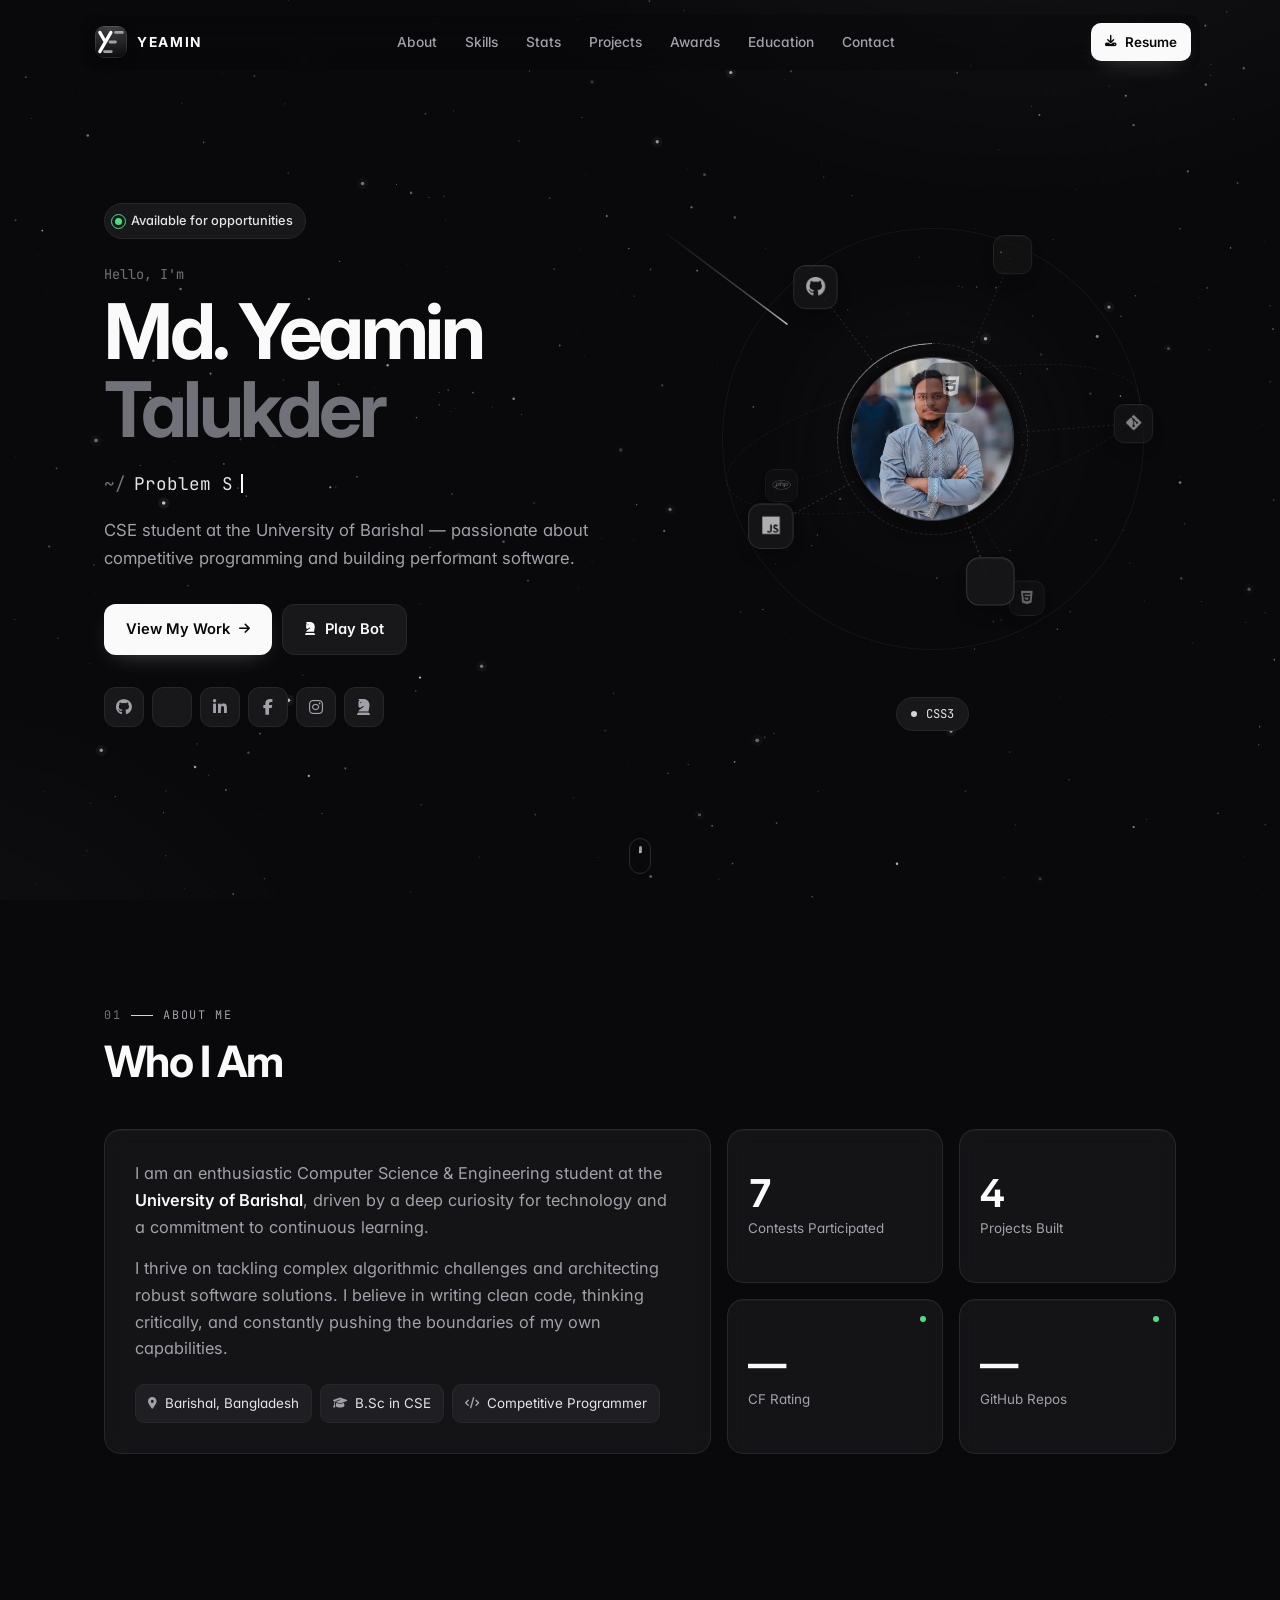
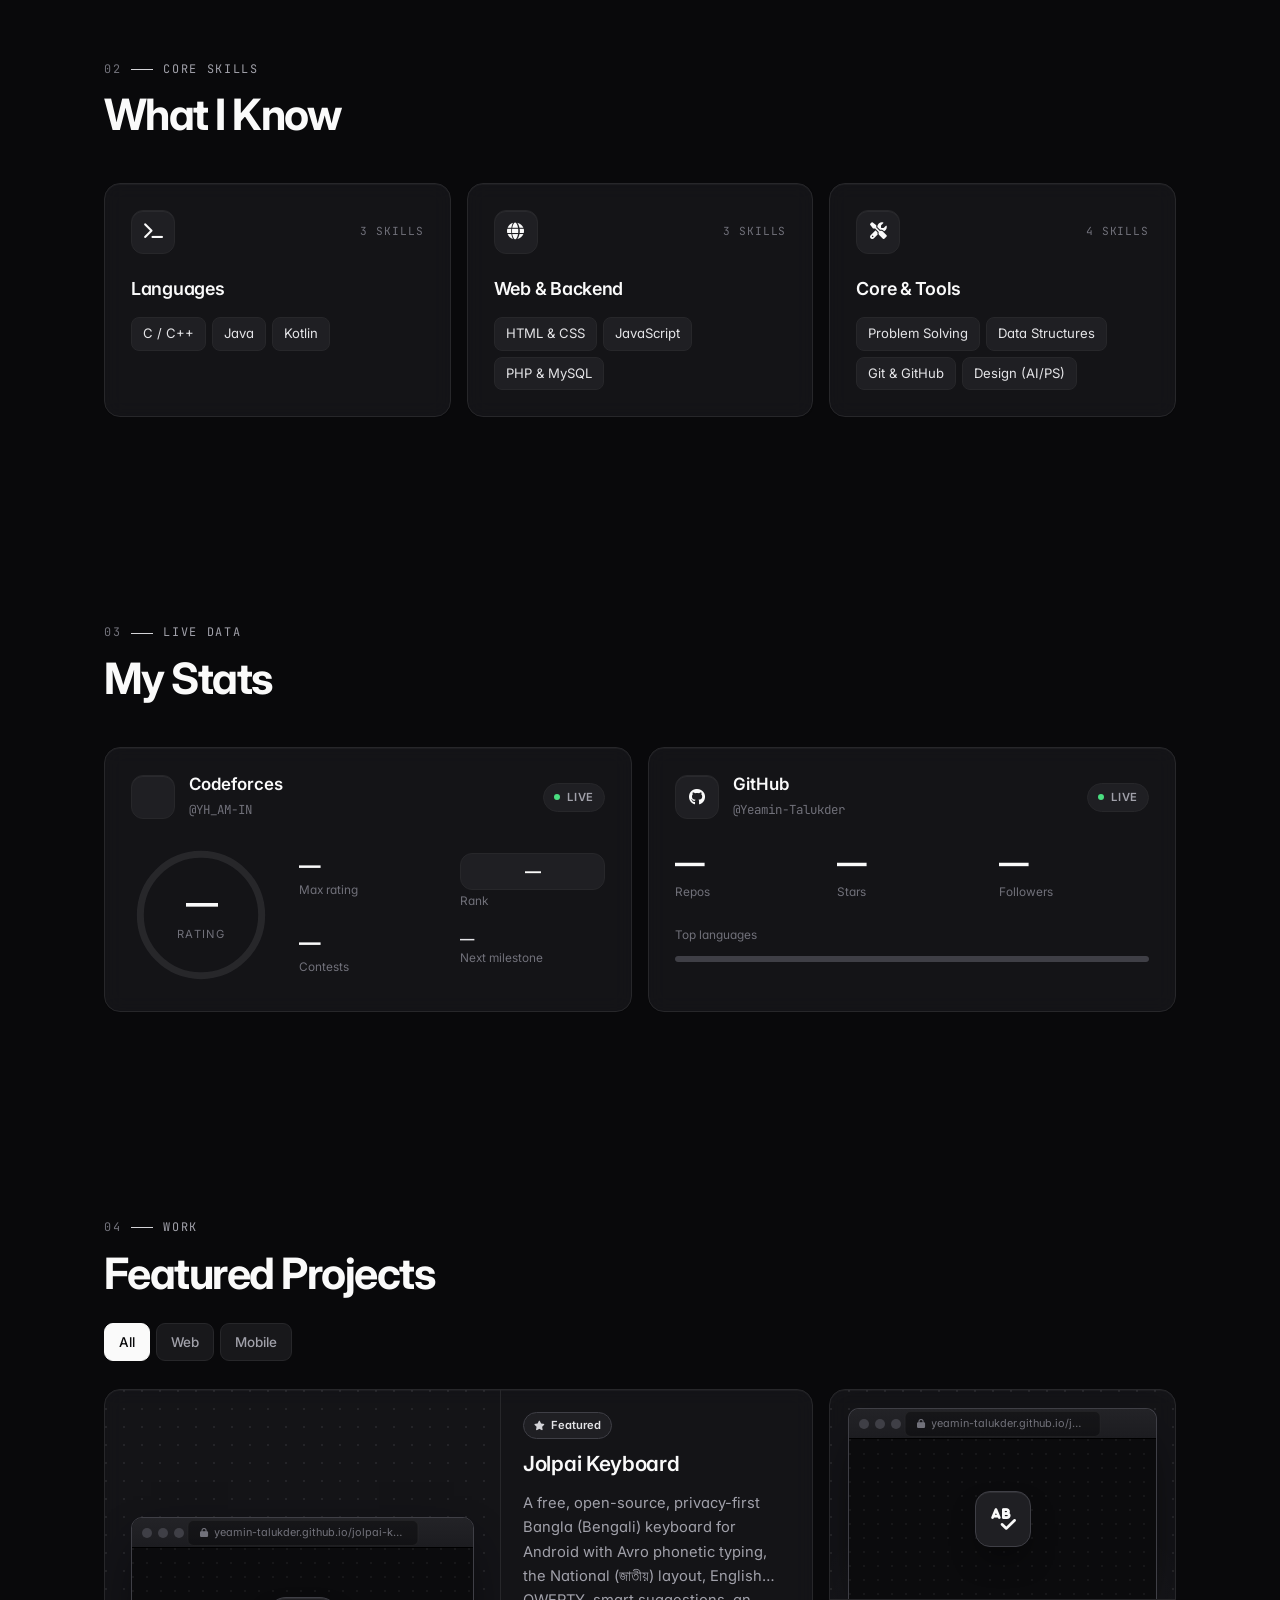
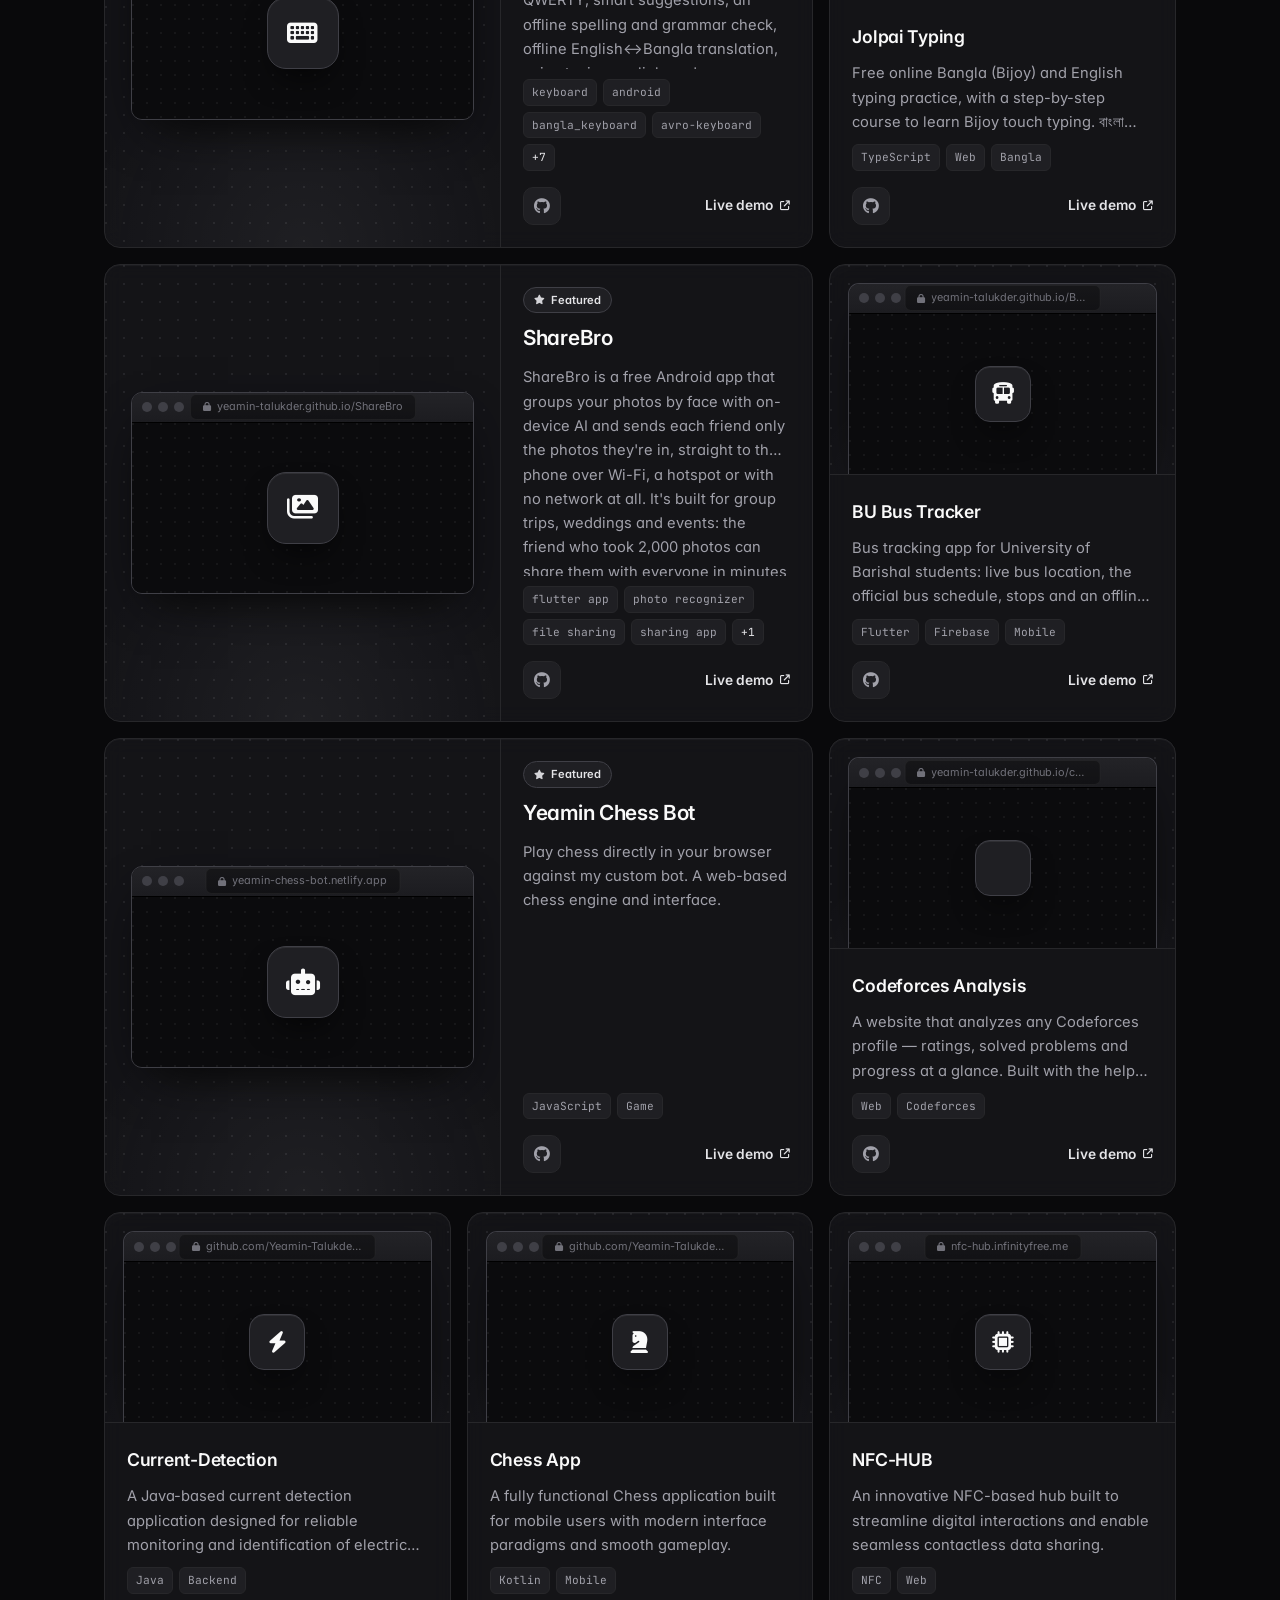
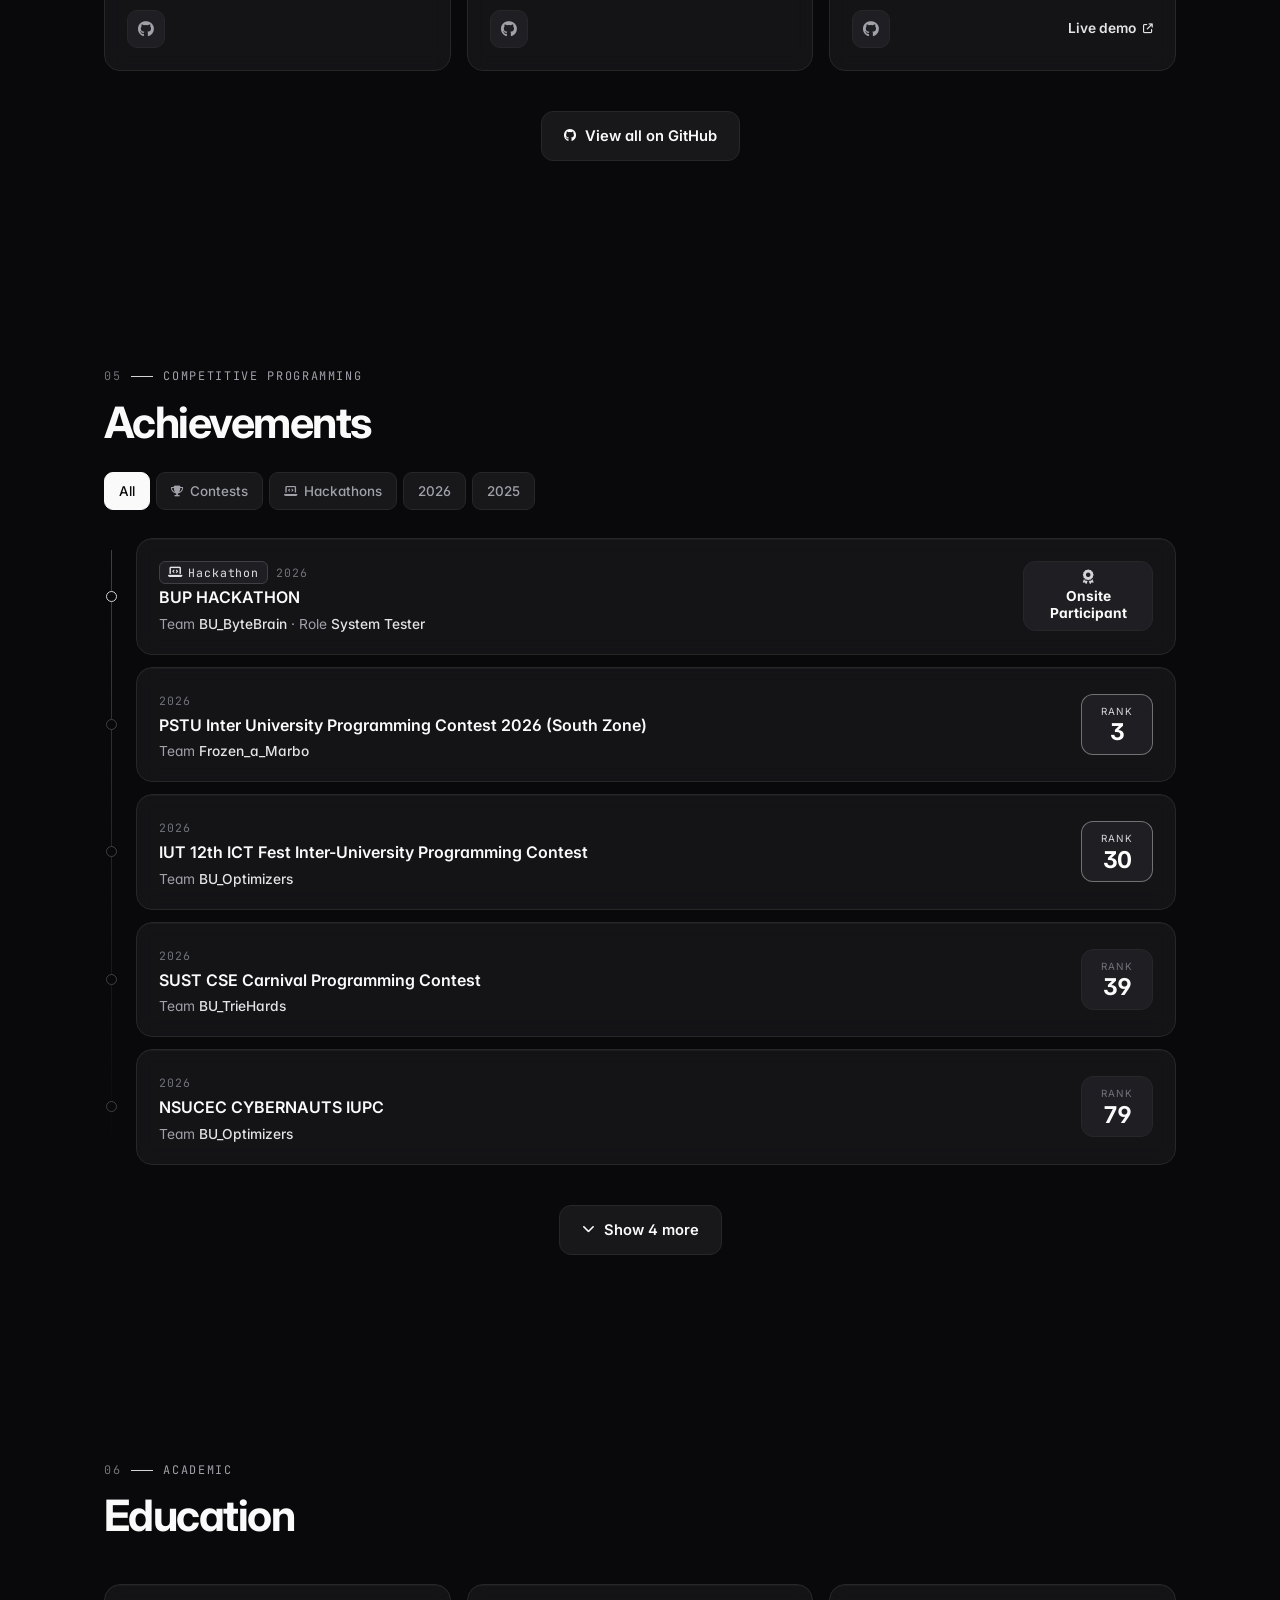
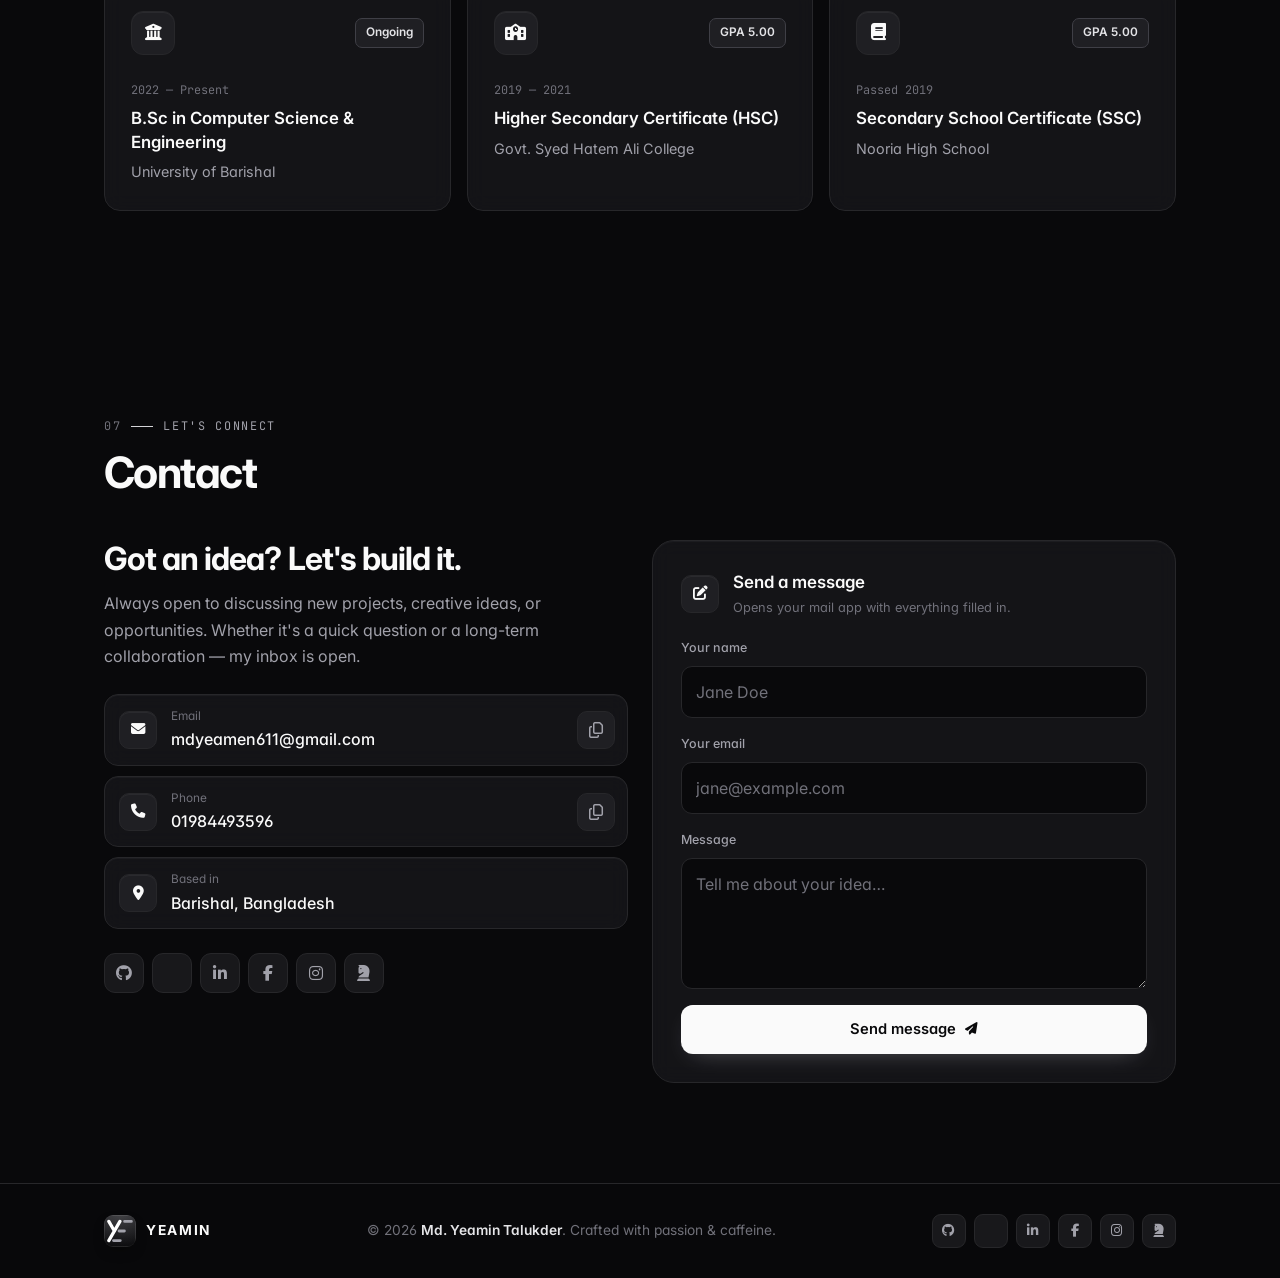
==== commit a56b3b82: "Graphite redesign, 3D skill sphere, project windows, SEO and new logo - Dark-gray minimal design; st" ====
--- a/index.html
+++ b/index.html
@@ -3,34 +3,295 @@
 <head>
     <meta charset="UTF-8">
     <meta name="viewport" content="width=device-width, initial-scale=1.0, viewport-fit=cover">
-    <title>Yeamin Talukder — Developer & Competitive Programmer</title>
-    <meta name="description" content="Portfolio of Md. Yeamin Talukder — CSE student, competitive programmer, and software developer at the University of Barishal.">
-    <meta name="theme-color" content="#05060f">
+    <!-- SEO:HEAD:START -->
+    <title>Yeamin Talukder — Software Developer &amp; Competitive Programmer</title>
+    <meta name="description" content="Software developer and competitive programmer from Bangladesh. CSE student at University of Barishal, building Android apps like Jolpai Keyboard and ShareBro.">
+    <meta name="author" content="Md. Yeamin Talukder">
+    <meta name="robots" content="index, follow, max-image-preview:large, max-snippet:-1">
+    <link rel="canonical" href="https://yh-am-in.netlify.app/">
+    <meta property="og:type" content="profile">
+    <meta property="og:site_name" content="Md. Yeamin Talukder">
+    <meta property="og:title" content="Yeamin Talukder — Software Developer &amp; Competitive Programmer">
+    <meta property="og:description" content="Software developer and competitive programmer from Bangladesh. CSE student at University of Barishal, building Android apps like Jolpai Keyboard and ShareBro.">
+    <meta property="og:url" content="https://yh-am-in.netlify.app/">
+    <meta property="og:image" content="https://yh-am-in.netlify.app/img/og-image.png">
+    <meta property="og:image:width" content="1200">
+    <meta property="og:image:height" content="630">
+    <meta property="og:image:alt" content="Yeamin Talukder — Software Developer &amp; Competitive Programmer">
+    <meta property="og:locale" content="en_US">
+    <meta property="profile:first_name" content="Md. Yeamin">
+    <meta property="profile:last_name" content="Talukder">
+    <meta name="twitter:card" content="summary_large_image">
+    <meta name="twitter:title" content="Yeamin Talukder — Software Developer &amp; Competitive Programmer">
+    <meta name="twitter:description" content="Software developer and competitive programmer from Bangladesh. CSE student at University of Barishal, building Android apps like Jolpai Keyboard and ShareBro.">
+    <meta name="twitter:image" content="https://yh-am-in.netlify.app/img/og-image.png">
+    <link rel="preload" as="image" href="img/avatar.webp">
+    <script type="application/ld+json">
+{
+  "@context": "https://schema.org",
+  "@graph": [
+    {
+      "@type": "ProfilePage",
+      "@id": "https://yh-am-in.netlify.app/#profile",
+      "url": "https://yh-am-in.netlify.app/",
+      "name": "Yeamin Talukder — Software Developer & Competitive Programmer",
+      "description": "Software developer and competitive programmer from Bangladesh. CSE student at University of Barishal, building Android apps like Jolpai Keyboard and ShareBro.",
+      "dateModified": "2026-11-24T23:31:26.184Z",
+      "isPartOf": {
+        "@id": "https://yh-am-in.netlify.app/#website"
+      },
+      "mainEntity": {
+        "@id": "https://yh-am-in.netlify.app/#person"
+      }
+    },
+    {
+      "@type": "WebSite",
+      "@id": "https://yh-am-in.netlify.app/#website",
+      "url": "https://yh-am-in.netlify.app/",
+      "name": "Yeamin Talukder — Software Developer & Competitive Programmer",
+      "inLanguage": "en",
+      "author": {
+        "@id": "https://yh-am-in.netlify.app/#person"
+      }
+    },
+    {
+      "@type": "Person",
+      "@id": "https://yh-am-in.netlify.app/#person",
+      "name": "Md. Yeamin Talukder",
+      "alternateName": [
+        "YEAMIN",
+        "Yeamin Talukder"
+      ],
+      "url": "https://yh-am-in.netlify.app/",
+      "image": "https://yh-am-in.netlify.app/img/avatar.webp",
+      "jobTitle": "Software Developer & Competitive Programmer",
+      "description": "CSE student at the University of Barishal — passionate about competitive programming and building performant software.",
+      "email": "mailto:mdyeamen611@gmail.com",
+      "address": {
+        "@type": "PostalAddress",
+        "addressLocality": "Barishal",
+        "addressCountry": "Bangladesh"
+      },
+      "alumniOf": [
+        {
+          "@type": "EducationalOrganization",
+          "name": "University of Barishal"
+        },
+        {
+          "@type": "EducationalOrganization",
+          "name": "Govt. Syed Hatem Ali College"
+        },
+        {
+          "@type": "EducationalOrganization",
+          "name": "Nooria High School"
+        }
+      ],
+      "knowsAbout": [
+        "C / C++",
+        "Java",
+        "Kotlin",
+        "HTML & CSS",
+        "JavaScript",
+        "PHP & MySQL",
+        "Problem Solving",
+        "Data Structures",
+        "Git & GitHub",
+        "Design (AI/PS)",
+        "C++",
+        "HTML5",
+        "CSS3",
+        "PHP",
+        "Git",
+        "GitHub",
+        "MySQL"
+      ],
+      "sameAs": [
+        "https://github.com/Yeamin-Talukder",
+        "https://codeforces.com/profile/YH_AM-IN",
+        "https://www.linkedin.com/in/yh-am-in/",
+        "https://www.facebook.com/2.YH.am.IN",
+        "https://www.instagram.com/yh_am_in",
+        "https://www.chess.com/member/yh_am_in"
+      ]
+    },
+    {
+      "@type": "ItemList",
+      "@id": "https://yh-am-in.netlify.app/#projects",
+      "name": "Projects",
+      "itemListElement": [
+        {
+          "@type": "ListItem",
+          "position": 1,
+          "item": {
+            "@type": "SoftwareSourceCode",
+            "name": "Jolpai Keyboard",
+            "description": "A free, open-source, privacy-first Bangla (Bengali) keyboard for Android with Avro phonetic typing, the National (জাতীয়) layout, English QWERTY, smart suggestions, an offline spelling and grammar check, offline English↔Bangla translation, voice typing, a clipboard manager and 64 themes. No ads, no tracking, and nothing you type leaves your phone.",
+            "url": "https://yeamin-talukder.github.io/jolpai-keyboard/",
+            "codeRepository": "https://github.com/Yeamin-Talukder/jolpai-keyboard",
+            "image": "https://cdn.jsdelivr.net/gh/Yeamin-Talukder/jolpai-keyboard@main/docs/images/banner.png",
+            "keywords": "keyboard, android, bangla_keyboard, avro-keyboard, english-keyboard, national-keyboard, android-keyboard, input-method, phonetic-keyboard, offline, material ui",
+            "author": {
+              "@id": "https://yh-am-in.netlify.app/#person"
+            }
+          }
+        },
+        {
+          "@type": "ListItem",
+          "position": 2,
+          "item": {
+            "@type": "SoftwareSourceCode",
+            "name": "ShareBro",
+            "description": "ShareBro is a free Android app that groups your photos by face with on-device AI and sends each friend only the photos they're in, straight to their phone over Wi-Fi, a hotspot or with no network at all. It's built for group trips, weddings and events: the friend who took 2,000 photos can share them with everyone in minutes instead of hours. Works 100% offline: no cloud, no uploads, no account.",
+            "url": "https://yeamin-talukder.github.io/ShareBro/",
+            "codeRepository": "https://github.com/Yeamin-Talukder/ShareBro",
+            "image": "https://cdn.jsdelivr.net/gh/Yeamin-Talukder/ShareBro@main/docs/cover.jpg",
+            "keywords": "flutter app, photo recognizer, file sharing, sharing app, photo gallery",
+            "author": {
+              "@id": "https://yh-am-in.netlify.app/#person"
+            }
+          }
+        },
+        {
+          "@type": "ListItem",
+          "position": 3,
+          "item": {
+            "@type": "SoftwareSourceCode",
+            "name": "Jolpai Typing",
+            "description": "Free online Bangla (Bijoy) and English typing practice, with a step-by-step course to learn Bijoy touch typing. বাংলা টাইপিং শিখুন।",
+            "url": "https://yeamin-talukder.github.io/jolpai-typing/",
+            "codeRepository": "https://github.com/Yeamin-Talukder/jolpai-typing",
+            "image": "https://cdn.jsdelivr.net/gh/Yeamin-Talukder/jolpai-typing@main/.github/assets/banner.png",
+            "keywords": "TypeScript, Web, Bangla",
+            "author": {
+              "@id": "https://yh-am-in.netlify.app/#person"
+            }
+          }
+        },
+        {
+          "@type": "ListItem",
+          "position": 4,
+          "item": {
+            "@type": "SoftwareSourceCode",
+            "name": "BU Bus Tracker",
+            "description": "Bus tracking app for University of Barishal students: live bus location, the official bus schedule, stops and an offline map. Built with Flutter, MapLibre, OpenStreetMap and Firebase.",
+            "url": "https://yeamin-talukder.github.io/Barishal-University-Bus-Tracking-App/",
+            "codeRepository": "https://github.com/Yeamin-Talukder/Barishal-University-Bus-Tracking-App",
+            "image": "https://cdn.jsdelivr.net/gh/Yeamin-Talukder/Barishal-University-Bus-Tracking-App@main/docs/assets/readme-cover.png",
+            "keywords": "Flutter, Firebase, Mobile",
+            "author": {
+              "@id": "https://yh-am-in.netlify.app/#person"
+            }
+          }
+        },
+        {
+          "@type": "ListItem",
+          "position": 5,
+          "item": {
+            "@type": "SoftwareSourceCode",
+            "name": "Codeforces Analysis",
+            "description": "A website that analyzes any Codeforces profile — ratings, solved problems and progress at a glance. Built with the help of AI.",
+            "url": "https://yeamin-talukder.github.io/codeforces_analysis/",
+            "codeRepository": "https://github.com/Yeamin-Talukder/codeforces_analysis",
+            "keywords": "Web, Codeforces",
+            "author": {
+              "@id": "https://yh-am-in.netlify.app/#person"
+            }
+          }
+        },
+        {
+          "@type": "ListItem",
+          "position": 6,
+          "item": {
+            "@type": "SoftwareSourceCode",
+            "name": "Current-Detection",
+            "description": "A Java-based current detection application designed for reliable monitoring and identification of electrical current states.",
+            "url": "https://github.com/Yeamin-Talukder/Current-Detection",
+            "codeRepository": "https://github.com/Yeamin-Talukder/Current-Detection",
+            "image": "https://cdn.jsdelivr.net/gh/Yeamin-Talukder/Current-Detection@main/assets/banner.svg",
+            "keywords": "Java, Backend",
+            "author": {
+              "@id": "https://yh-am-in.netlify.app/#person"
+            }
+          }
+        },
+        {
+          "@type": "ListItem",
+          "position": 7,
+          "item": {
+            "@type": "SoftwareSourceCode",
+            "name": "Chess App",
+            "description": "A fully functional Chess application built for mobile users with modern interface paradigms and smooth gameplay.",
+            "url": "https://github.com/Yeamin-Talukder/Chess-app",
+            "codeRepository": "https://github.com/Yeamin-Talukder/Chess-app",
+            "image": "https://cdn.jsdelivr.net/gh/Yeamin-Talukder/Chess-app@main/assets/header.svg",
+            "keywords": "Kotlin, Mobile",
+            "author": {
+              "@id": "https://yh-am-in.netlify.app/#person"
+            }
+          }
+        },
+        {
+          "@type": "ListItem",
+          "position": 8,
+          "item": {
+            "@type": "SoftwareSourceCode",
+            "name": "NFC-HUB",
+            "description": "An innovative NFC-based hub built to streamline digital interactions and enable seamless contactless data sharing.",
+            "url": "https://nfc-hub.infinityfree.me/",
+            "codeRepository": "https://github.com/Yeamin-Talukder/NFC-HUB",
+            "keywords": "NFC, Web",
+            "author": {
+              "@id": "https://yh-am-in.netlify.app/#person"
+            }
+          }
+        },
+        {
+          "@type": "ListItem",
+          "position": 9,
+          "item": {
+            "@type": "SoftwareSourceCode",
+            "name": "Yeamin Chess Bot",
+            "description": "Play chess directly in your browser against my custom bot. A web-based chess engine and interface.",
+            "url": "https://yeamin-chess-bot.netlify.app/",
+            "codeRepository": "https://github.com/Yeamin-Talukder/Yeamin-chess-bot",
+            "image": "https://cdn.jsdelivr.net/gh/Yeamin-Talukder/Yeamin-chess-bot@main/assets/landing_new.png",
+            "keywords": "JavaScript, Game",
+            "author": {
+              "@id": "https://yh-am-in.netlify.app/#person"
+            }
+          }
+        }
+      ]
+    }
+  ]
+}
+    </script>
+    <!-- SEO:HEAD:END -->
+    <meta name="theme-color" content="#09090b">
     <meta name="apple-mobile-web-app-capable" content="yes">
     <meta name="mobile-web-app-capable" content="yes">
     <meta name="apple-mobile-web-app-status-bar-style" content="black-translucent">
-    <meta property="og:title" content="Yeamin Talukder — Developer & Competitive Programmer">
-    <meta property="og:description" content="CSE student, competitive programmer, and software developer at the University of Barishal.">
-    <meta property="og:image" content="img/avater.png">
     <link rel="manifest" href="manifest.webmanifest">
-    <link rel="icon" href="img/icon.png" type="image/png">
-    <link rel="apple-touch-icon" href="img/icon.png">
+    <link rel="icon" href="favicon.ico" sizes="48x48">
+    <link rel="icon" href="img/favicon.svg" type="image/svg+xml">
+    <link rel="icon" href="img/icon-192.png" type="image/png" sizes="192x192">
+    <link rel="apple-touch-icon" href="img/apple-touch-icon.png">
     <link rel="preconnect" href="https://fonts.googleapis.com">
     <link rel="preconnect" href="https://fonts.gstatic.com" crossorigin>
-    <link href="https://fonts.googleapis.com/css2?family=Inter:wght@300;400;500;600;700&family=Space+Grotesk:wght@400;500;600;700&family=JetBrains+Mono:wght@400;500&display=swap" rel="stylesheet">
+    <link rel="preconnect" href="https://cdn.jsdelivr.net" crossorigin>
+    <link href="https://fonts.googleapis.com/css2?family=Inter:wght@400;500;600;700&family=JetBrains+Mono:wght@400;500&display=swap" rel="stylesheet">
     <link href="https://cdnjs.cloudflare.com/ajax/libs/font-awesome/6.5.1/css/all.min.css" rel="stylesheet">
     <link rel="stylesheet" href="css/style.css">
+    <noscript><style>.preloader { display: none; }</style></noscript>
 </head>
 <body>
 
+    <a href="#app" class="skip-link">Skip to content</a>
+
     <!-- Preloader -->
     <div class="preloader" id="preloader" aria-hidden="true">
-        <div class="loader-system">
-            <span class="loader-sun"></span>
-            <span class="loader-orbit"><i></i></span>
-            <span class="loader-orbit loader-orbit-2"><i></i></span>
-        </div>
-        <p class="loader-text">Launching</p>
+        <div class="loader-ring"></div>
+        <p class="loader-text">Loading</p>
     </div>
 
     <!-- Space background -->
@@ -41,7 +302,7 @@
     <!-- Desktop navigation -->
     <header class="topnav" id="topnav">
         <a href="#home" class="brand" id="brand" data-nav="home">
-            <span class="brand-mark"><i></i></span>
+            <span class="brand-mark"><img src="img/favicon.svg" alt="" width="32" height="32"></span>
             <span class="brand-text" id="brandText">YEAMIN</span>
         </a>
         <nav class="topnav-links" id="topnavLinks" aria-label="Primary"></nav>
@@ -64,7 +325,19 @@
         </a>
     </header>
 
-    <main id="app"></main>
+    <main id="app" tabindex="-1">
+<!-- SEO:BODY:START -->
+<div class="prerender">
+<header><h1>Md. Yeamin Talukder</h1><p>Problem Solver · Web Developer · Competitive Programmer · Creative Thinker</p><p>CSE student at the University of Barishal — passionate about competitive programming and building performant software.</p></header>
+<section><h2>About</h2><p>I am an enthusiastic Computer Science &amp; Engineering student at the <strong>University of Barishal</strong>, driven by a deep curiosity for technology and a commitment to continuous learning.</p><p>I thrive on tackling complex algorithmic challenges and architecting robust software solutions. I believe in writing clean code, thinking critically, and constantly pushing the boundaries of my own capabilities.</p></section>
+<section><h2>Skills</h2><ul><li><strong>Languages:</strong> C / C++, Java, Kotlin</li><li><strong>Web &amp; Backend:</strong> HTML &amp; CSS, JavaScript, PHP &amp; MySQL</li><li><strong>Core &amp; Tools:</strong> Problem Solving, Data Structures, Git &amp; GitHub, Design (AI/PS)</li></ul></section>
+<section><h2>Projects</h2><ul><li><h3><a href="https://yeamin-talukder.github.io/jolpai-keyboard/">Jolpai Keyboard</a></h3><p>A free, open-source, privacy-first Bangla (Bengali) keyboard for Android with Avro phonetic typing, the National (জাতীয়) layout, English QWERTY, smart suggestions, an offline spelling and grammar check, offline English↔Bangla translation, voice typing, a clipboard manager and 64 themes. No ads, no tracking, and nothing you type leaves your phone.</p><p><a href="https://github.com/Yeamin-Talukder/jolpai-keyboard">Source code</a> · <a href="https://yeamin-talukder.github.io/jolpai-keyboard/">Live demo</a></p></li><li><h3><a href="https://yeamin-talukder.github.io/ShareBro/">ShareBro</a></h3><p>ShareBro is a free Android app that groups your photos by face with on-device AI and sends each friend only the photos they&#39;re in, straight to their phone over Wi-Fi, a hotspot or with no network at all. It&#39;s built for group trips, weddings and events: the friend who took 2,000 photos can share them with everyone in minutes instead of hours. Works 100% offline: no cloud, no uploads, no account.</p><p><a href="https://github.com/Yeamin-Talukder/ShareBro">Source code</a> · <a href="https://yeamin-talukder.github.io/ShareBro/">Live demo</a></p></li><li><h3><a href="https://yeamin-talukder.github.io/jolpai-typing/">Jolpai Typing</a></h3><p>Free online Bangla (Bijoy) and English typing practice, with a step-by-step course to learn Bijoy touch typing. বাংলা টাইপিং শিখুন।</p><p><a href="https://github.com/Yeamin-Talukder/jolpai-typing">Source code</a> · <a href="https://yeamin-talukder.github.io/jolpai-typing/">Live demo</a></p></li><li><h3><a href="https://yeamin-talukder.github.io/Barishal-University-Bus-Tracking-App/">BU Bus Tracker</a></h3><p>Bus tracking app for University of Barishal students: live bus location, the official bus schedule, stops and an offline map. Built with Flutter, MapLibre, OpenStreetMap and Firebase.</p><p><a href="https://github.com/Yeamin-Talukder/Barishal-University-Bus-Tracking-App">Source code</a> · <a href="https://yeamin-talukder.github.io/Barishal-University-Bus-Tracking-App/">Live demo</a></p></li><li><h3><a href="https://yeamin-talukder.github.io/codeforces_analysis/">Codeforces Analysis</a></h3><p>A website that analyzes any Codeforces profile — ratings, solved problems and progress at a glance. Built with the help of AI.</p><p><a href="https://github.com/Yeamin-Talukder/codeforces_analysis">Source code</a> · <a href="https://yeamin-talukder.github.io/codeforces_analysis/">Live demo</a></p></li><li><h3><a href="https://github.com/Yeamin-Talukder/Current-Detection">Current-Detection</a></h3><p>A Java-based current detection application designed for reliable monitoring and identification of electrical current states.</p><p><a href="https://github.com/Yeamin-Talukder/Current-Detection">Source code</a></p></li><li><h3><a href="https://github.com/Yeamin-Talukder/Chess-app">Chess App</a></h3><p>A fully functional Chess application built for mobile users with modern interface paradigms and smooth gameplay.</p><p><a href="https://github.com/Yeamin-Talukder/Chess-app">Source code</a></p></li><li><h3><a href="https://nfc-hub.infinityfree.me/">NFC-HUB</a></h3><p>An innovative NFC-based hub built to streamline digital interactions and enable seamless contactless data sharing.</p><p><a href="https://github.com/Yeamin-Talukder/NFC-HUB">Source code</a> · <a href="https://nfc-hub.infinityfree.me/">Live demo</a></p></li><li><h3><a href="https://yeamin-chess-bot.netlify.app/">Yeamin Chess Bot</a></h3><p>Play chess directly in your browser against my custom bot. A web-based chess engine and interface.</p><p><a href="https://github.com/Yeamin-Talukder/Yeamin-chess-bot">Source code</a> · <a href="https://yeamin-chess-bot.netlify.app/">Live demo</a></p></li></ul></section>
+<section><h2>Achievements</h2><ul><li>2026 — BUP HACKATHON (Team BU_ByteBrain) — Onsite Participant</li><li>2026 — PSTU Inter University Programming Contest 2026 (South Zone) (Team Frozen_a_Marbo) — Rank 3</li><li>2026 — IUT 12th ICT Fest Inter-University Programming Contest (Team BU_Optimizers) — Rank 30</li><li>2026 — SUST CSE Carnival Programming Contest (Team BU_TrieHards) — Rank 39</li><li>2026 — NSUCEC CYBERNAUTS IUPC (Team BU_Optimizers) — Rank 79</li><li>2025 — ICPC Dhaka Regional Site — Onsite (Hosted by BUBT) (Team BU_Optimizers) — Rank 94</li><li>2025 — CUET Inter University Programming Contest (IUPC) (Team BU_Optimizers) — Rank 68</li><li>2025 — NWE CSE FEST Programming Contest (Team BU_Optimizers) — Rank 18</li><li>2025 — KUET IUPC Onsite (Team BU_NullPointers) — Rank 99</li></ul></section>
+<section><h2>Education</h2><ul><li>B.Sc in Computer Science &amp; Engineering, University of Barishal (2022 — Present) — Ongoing</li><li>Higher Secondary Certificate (HSC), Govt. Syed Hatem Ali College (2019 — 2021) — GPA 5.00</li><li>Secondary School Certificate (SSC), Nooria High School (Passed 2019) — GPA 5.00</li></ul></section>
+<section><h2>Contact</h2><p><a href="mailto:mdyeamen611@gmail.com">mdyeamen611@gmail.com</a> · <a href="https://github.com/Yeamin-Talukder" rel="me">GitHub</a> · <a href="https://codeforces.com/profile/YH_AM-IN" rel="me">Codeforces</a> · <a href="https://www.linkedin.com/in/yh-am-in/" rel="me">LinkedIn</a> · <a href="https://www.facebook.com/2.YH.am.IN" rel="me">Facebook</a> · <a href="https://www.instagram.com/yh_am_in" rel="me">Instagram</a> · <a href="https://www.chess.com/member/yh_am_in" rel="me">Chess.com</a></p></section>
+</div>
+<!-- SEO:BODY:END -->
+    </main>
 
     <footer class="site-footer" id="footer"></footer>
 
@@ -83,7 +356,6 @@
     <button class="to-top" id="toTop" aria-label="Back to top"><i class="fas fa-arrow-up"></i></button>
     <div class="toast" id="toast" role="status" aria-live="polite"></div>
 
-    <noscript><p style="padding:2rem;color:#fff">This portfolio needs JavaScript enabled to render.</p></noscript>
 
     <script src="data/content.js"></script>
     <script src="js/starfield.js"></script>
--- a/css/style.css
+++ b/css/style.css
@@ -1,19 +1,21 @@
 /* =========================================================
-   PORTFOLIO — Solar System Theme
-   Minimal · Elegant · Responsive · App-like on mobile
+   PORTFOLIO — Graphite
+   Modern dark gray · minimal · responsive · app-like on mobile
+   (starfield background stays; everything else is neutral)
 ========================================================= */
 
 :root {
-    --bg: #05060f;
-    --bg-2: #0a0c1d;
-    --panel: #0c0e22;
-    --surface: rgba(255, 255, 255, 0.035);
-    --surface-2: rgba(255, 255, 255, 0.065);
-    --border: rgba(255, 255, 255, 0.08);
-    --border-2: rgba(255, 255, 255, 0.15);
-    --text: #eef0ff;
-    --muted: #9ba1c6;
-    --dim: #686d93;
+    --bg: #09090b;
+    --card: rgba(24, 24, 27, 0.78);
+    --card-solid: #18181b;
+    --card-2: #1f1f23;
+    --hover: #26262b;
+    --border: #27272a;
+    --border-2: #3f3f46;
+    --text: #fafafa;
+    --text-2: #e4e4e7;
+    --muted: #a1a1aa;
+    --dim: #71717a;
 
     --accent: #8b7bff;
     --accent-rgb: 139, 123, 255;
@@ -21,17 +23,17 @@
     --accent-2-rgb: 56, 214, 245;
     --sun: #ffb547;
     --sun-rgb: 255, 181, 71;
+    --ok: #4ade80;
 
     --f-body: "Inter", system-ui, -apple-system, "Segoe UI", sans-serif;
-    --f-head: "Space Grotesk", "Inter", system-ui, sans-serif;
     --f-mono: "JetBrains Mono", ui-monospace, monospace;
 
-    --r-sm: 12px;
-    --r-md: 18px;
-    --r-lg: 26px;
+    --r-sm: 10px;
+    --r-md: 16px;
+    --r-lg: 22px;
     --ease: cubic-bezier(0.2, 0.7, 0.2, 1);
     --spring: cubic-bezier(0.34, 1.56, 0.64, 1);
-    --nav-h: 64px;
+    --nav-h: 60px;
     --safe-t: env(safe-area-inset-top, 0px);
     --safe-b: env(safe-area-inset-bottom, 0px);
 }
@@ -47,127 +49,112 @@
     overflow-x: hidden;
     -webkit-font-smoothing: antialiased;
     -webkit-tap-highlight-color: transparent;
+    font-feature-settings: "cv11", "ss01";
 }
 a { color: inherit; text-decoration: none; }
 img { display: block; max-width: 100%; }
 button { font: inherit; color: inherit; background: none; border: 0; cursor: pointer; }
 input, textarea { font: inherit; color: inherit; }
-::selection { background: rgba(var(--accent-rgb), 0.35); }
-:focus-visible { outline: 2px solid var(--accent-2); outline-offset: 3px; border-radius: 8px; }
+::selection { background: rgba(255, 255, 255, 0.18); }
+:focus-visible { outline: 2px solid var(--accent); outline-offset: 3px; border-radius: 8px; }
 [hidden] { display: none !important; }
 
-.container { width: 100%; max-width: 1160px; margin: 0 auto; padding: 0 24px; }
+.container { width: 100%; max-width: 1120px; margin: 0 auto; padding: 0 24px; }
 .center { display: flex; justify-content: center; margin-top: 40px; }
 .center-col { display: flex; flex-direction: column; align-items: center; justify-content: center; gap: 24px; }
 
-/* ---------- Space background ---------- */
-.starfield { position: fixed; inset: 0; z-index: -2; pointer-events: none; }
+/* brand logos (Simple Icons) rendered as a mask so they follow currentColor */
+.si {
+    display: inline-block; width: 1em; height: 1em; vertical-align: -0.125em;
+    background: currentColor;
+    -webkit-mask: var(--si) center / contain no-repeat;
+    mask: var(--si) center / contain no-repeat;
+}
+
+/* ---------- Background ---------- */
+.starfield { position: fixed; inset: 0; z-index: -2; pointer-events: none; opacity: 0.85; }
 .nebula {
     position: fixed; inset: 0; z-index: -3; pointer-events: none;
     background:
-        radial-gradient(60vmax 45vmax at 85% -10%, rgba(var(--accent-rgb), 0.16), transparent 60%),
-        radial-gradient(50vmax 40vmax at -10% 40%, rgba(var(--accent-2-rgb), 0.09), transparent 60%),
-        radial-gradient(45vmax 35vmax at 70% 110%, rgba(var(--sun-rgb), 0.07), transparent 60%),
+        radial-gradient(70vmax 50vmax at 80% -20%, rgba(255, 255, 255, 0.05), transparent 60%),
+        radial-gradient(60vmax 40vmax at -10% 110%, rgba(255, 255, 255, 0.03), transparent 60%),
         var(--bg);
 }
 
 .scroll-progress {
     position: fixed; top: 0; left: 0; right: 0; height: 2px; z-index: 120;
-    transform-origin: 0 50%; transform: scaleX(0);
-    background: linear-gradient(90deg, var(--accent), var(--accent-2), var(--sun));
-    box-shadow: 0 0 12px rgba(var(--accent-rgb), 0.7);
+    transform-origin: 0 50%; transform: scaleX(0); background: var(--text);
 }
 
 /* ---------- Preloader ---------- */
 .preloader {
-    position: fixed; inset: 0; z-index: 1000; display: grid; place-content: center; justify-items: center; gap: 22px;
-    background: var(--bg); transition: opacity 0.6s ease, visibility 0.6s;
+    position: fixed; inset: 0; z-index: 1000; display: grid; place-content: center; justify-items: center; gap: 18px;
+    background: var(--bg); transition: opacity 0.5s ease, visibility 0.5s;
 }
 .preloader.is-done { opacity: 0; visibility: hidden; }
-.loader-system { position: relative; width: 74px; height: 74px; }
-.loader-sun {
-    position: absolute; inset: 27px; border-radius: 50%; background: var(--sun);
-    box-shadow: 0 0 24px rgba(var(--sun-rgb), 0.8);
-}
-.loader-orbit {
-    position: absolute; inset: 8px; border-radius: 50%; border: 1px solid var(--border-2);
-    animation: spin 1.4s linear infinite;
-}
-.loader-orbit-2 { inset: -4px; animation-duration: 2.4s; animation-direction: reverse; }
-.loader-orbit i {
-    position: absolute; top: -4px; left: 50%; width: 8px; height: 8px; margin-left: -4px; border-radius: 50%;
-    background: var(--accent-2); box-shadow: 0 0 10px var(--accent-2);
-}
-.loader-orbit-2 i { background: var(--accent); box-shadow: 0 0 10px var(--accent); }
-.loader-text { font-family: var(--f-mono); font-size: 0.75rem; letter-spacing: 0.35em; text-transform: uppercase; color: var(--muted); }
+.loader-ring { width: 34px; height: 34px; border-radius: 50%; border: 2px solid var(--border); border-top-color: var(--text); animation: spin 0.8s linear infinite; }
+.loader-text { font-family: var(--f-mono); font-size: 0.72rem; letter-spacing: 0.3em; text-transform: uppercase; color: var(--dim); }
 
 /* ---------- Buttons ---------- */
 .btn {
-    position: relative; display: inline-flex; align-items: center; justify-content: center; gap: 10px;
-    padding: 13px 24px; border-radius: 999px; font-weight: 600; font-size: 0.95rem; letter-spacing: 0.01em;
-    overflow: hidden; isolation: isolate; white-space: nowrap;
-    transition: transform 0.3s var(--ease), box-shadow 0.3s ease, border-color 0.3s ease, background 0.3s ease;
-}
-.btn i { font-size: 0.85em; transition: transform 0.3s var(--ease); }
+    position: relative; display: inline-flex; align-items: center; justify-content: center; gap: 9px;
+    padding: 12px 22px; border-radius: 12px; font-weight: 600; font-size: 0.92rem; white-space: nowrap;
+    transition: transform 0.25s var(--ease), background 0.2s, border-color 0.2s, color 0.2s, box-shadow 0.25s;
+}
+.btn i { font-size: 0.85em; transition: transform 0.25s var(--ease); }
 .btn:hover i { transform: translateX(3px); }
 .btn:active { transform: scale(0.97); }
-.btn-primary {
-    color: #fff;
-    background: linear-gradient(135deg, var(--accent), rgba(var(--accent-2-rgb), 0.95));
-    box-shadow: 0 8px 28px -8px rgba(var(--accent-rgb), 0.7), inset 0 1px 0 rgba(255, 255, 255, 0.25);
-}
-.btn-primary::after {
-    content: ""; position: absolute; inset: 0; z-index: -1;
-    background: linear-gradient(110deg, transparent 30%, rgba(255, 255, 255, 0.35) 50%, transparent 70%);
-    transform: translateX(-120%); transition: transform 0.8s var(--ease);
-}
-.btn-primary:hover { transform: translateY(-2px); box-shadow: 0 14px 36px -10px rgba(var(--accent-rgb), 0.9), inset 0 1px 0 rgba(255, 255, 255, 0.25); }
-.btn-primary:hover::after { transform: translateX(120%); }
-.btn-ghost { color: var(--text); background: var(--surface); border: 1px solid var(--border-2); backdrop-filter: blur(10px); -webkit-backdrop-filter: blur(10px); }
-.btn-ghost:hover { transform: translateY(-2px); border-color: rgba(var(--accent-rgb), 0.6); background: rgba(var(--accent-rgb), 0.1); }
-.btn-sm { padding: 9px 16px; font-size: 0.85rem; }
+.btn-primary { color: #09090b; background: var(--text); box-shadow: 0 1px 0 rgba(255, 255, 255, 0.4) inset, 0 8px 24px -12px rgba(255, 255, 255, 0.35); }
+.btn-primary:hover { background: #fff; transform: translateY(-2px); box-shadow: 0 1px 0 rgba(255, 255, 255, 0.4) inset, 0 14px 30px -14px rgba(255, 255, 255, 0.45); }
+.btn-ghost { color: var(--text); background: var(--card-solid); border: 1px solid var(--border); }
+.btn-ghost:hover { transform: translateY(-2px); background: var(--card-2); border-color: var(--border-2); }
+.btn-sm { padding: 8px 14px; font-size: 0.84rem; border-radius: 10px; }
 .btn-block { width: 100%; }
 
 .icon-btn {
-    display: inline-grid; place-items: center; width: 40px; height: 40px; border-radius: 12px; flex-shrink: 0;
-    color: var(--muted); background: var(--surface); border: 1px solid var(--border);
-    transition: color 0.25s, border-color 0.25s, background 0.25s, transform 0.25s var(--ease);
-}
-.icon-btn:hover { color: #fff; border-color: rgba(var(--accent-rgb), 0.5); background: rgba(var(--accent-rgb), 0.12); transform: translateY(-2px); }
+    display: inline-grid; place-items: center; width: 38px; height: 38px; border-radius: 10px; flex-shrink: 0;
+    color: var(--muted); background: var(--card-2); border: 1px solid var(--border);
+    transition: color 0.2s, border-color 0.2s, background 0.2s, transform 0.2s var(--ease);
+}
+.icon-btn:hover { color: var(--text); border-color: var(--border-2); background: var(--hover); transform: translateY(-1px); }
 .icon-btn:active { transform: scale(0.94); }
 
-.link-arrow { display: inline-flex; align-items: center; gap: 8px; font-size: 0.88rem; font-weight: 600; color: var(--accent-2); }
-.link-arrow i { font-size: 0.75em; transition: transform 0.25s var(--ease); }
+.link-arrow { display: inline-flex; align-items: center; gap: 7px; font-size: 0.86rem; font-weight: 600; color: var(--text-2); transition: color 0.2s; }
+.link-arrow i { font-size: 0.72em; transition: transform 0.25s var(--ease); }
+.link-arrow:hover { color: #fff; }
 .link-arrow:hover i { transform: translate(2px, -2px); }
 
-/* ---------- Glass + spotlight ---------- */
+/* ---------- Cards ---------- */
 .glass {
     position: relative;
-    background: linear-gradient(180deg, rgba(255, 255, 255, 0.055), rgba(255, 255, 255, 0.02));
+    background: var(--card);
     border: 1px solid var(--border);
     border-radius: var(--r-md);
-    backdrop-filter: blur(14px); -webkit-backdrop-filter: blur(14px);
+    backdrop-filter: blur(10px); -webkit-backdrop-filter: blur(10px);
+    box-shadow: inset 0 1px 0 rgba(255, 255, 255, 0.04);
 }
 .spot::before {
     content: ""; position: absolute; inset: 0; border-radius: inherit; pointer-events: none; z-index: 0;
-    background: radial-gradient(420px circle at var(--mx, 50%) var(--my, 0%), rgba(var(--accent-rgb), 0.13), transparent 45%);
-    opacity: 0; transition: opacity 0.4s ease;
+    background: radial-gradient(380px circle at var(--mx, 50%) var(--my, 0%), rgba(255, 255, 255, 0.06), transparent 45%);
+    opacity: 0; transition: opacity 0.35s ease;
 }
 .spot:hover::before { opacity: 1; }
 .spot > * { position: relative; z-index: 1; }
 
+/* flat icon tile (used across cards) */
 .orb-icon {
-    display: inline-grid; place-items: center; width: 50px; height: 50px; border-radius: 50%; flex-shrink: 0;
-    color: #fff; font-size: 1.1rem;
-    background: radial-gradient(circle at 32% 28%, rgba(255, 255, 255, 0.35), rgba(var(--accent-rgb), 0.55) 40%, rgba(var(--accent-rgb), 0.12) 75%);
-    box-shadow: 0 0 24px -4px rgba(var(--accent-rgb), 0.6), inset -4px -6px 12px rgba(0, 0, 0, 0.35);
-}
-.orb-icon.sm { width: 40px; height: 40px; font-size: 0.9rem; }
+    display: inline-grid; place-items: center; width: 44px; height: 44px; border-radius: 12px; flex-shrink: 0;
+    color: var(--text); font-size: 1.05rem;
+    background: var(--card-2); border: 1px solid var(--border);
+    box-shadow: inset 0 1px 0 rgba(255, 255, 255, 0.05);
+    transition: border-color 0.25s, transform 0.35s var(--spring);
+}
+.orb-icon.sm { width: 38px; height: 38px; border-radius: 10px; font-size: 0.9rem; }
 
 /* ---------- Reveal ---------- */
 .reveal {
-    opacity: 0; translate: 0 26px;
-    transition: opacity 0.8s ease calc(var(--i, 0) * 80ms), translate 0.9s var(--ease) calc(var(--i, 0) * 80ms);
+    opacity: 0; translate: 0 22px;
+    transition: opacity 0.7s ease calc(var(--i, 0) * 70ms), translate 0.8s var(--ease) calc(var(--i, 0) * 70ms);
 }
 .reveal.in { opacity: 1; translate: 0 0; }
 
@@ -175,391 +162,451 @@
    DESKTOP NAV
 ========================================================= */
 .topnav {
-    position: fixed; top: 16px; left: 50%; z-index: 100;
-    width: min(1160px, calc(100% - 32px)); transform: translateX(-50%);
+    position: fixed; top: 14px; left: 50%; z-index: 100;
+    width: min(1120px, calc(100% - 32px)); transform: translateX(-50%);
     display: flex; align-items: center; justify-content: space-between; gap: 16px;
-    padding: 9px 10px 9px 20px; border-radius: 999px;
-    background: rgba(10, 12, 29, 0.35); border: 1px solid transparent;
-    backdrop-filter: blur(16px) saturate(140%); -webkit-backdrop-filter: blur(16px) saturate(140%);
-    transition: background 0.4s ease, border-color 0.4s ease, box-shadow 0.4s ease;
-}
-.topnav.is-scrolled { background: rgba(10, 12, 29, 0.75); border-color: var(--border); box-shadow: 0 12px 40px -18px rgba(0, 0, 0, 0.8); }
-
-.brand { display: inline-flex; align-items: center; gap: 12px; font-family: var(--f-head); font-weight: 700; letter-spacing: 0.14em; font-size: 0.95rem; }
-.brand-mark {
-    position: relative; width: 22px; height: 22px; border-radius: 50%;
-    background: radial-gradient(circle at 32% 30%, #fff, var(--sun) 35%, rgba(var(--sun-rgb), 0.4) 75%);
-    box-shadow: 0 0 16px rgba(var(--sun-rgb), 0.6);
-}
-.brand-mark::after {
-    content: ""; position: absolute; inset: -7px; border-radius: 50%;
-    border: 1px solid rgba(255, 255, 255, 0.22);
-}
-.brand-mark i { position: absolute; inset: -7px; animation: spin 6s linear infinite; }
-.brand-mark i::after {
-    content: ""; position: absolute; top: -2px; left: 50%; width: 5px; height: 5px; margin-left: -2.5px; border-radius: 50%;
-    background: var(--accent-2); box-shadow: 0 0 8px var(--accent-2);
-}
+    padding: 8px 8px 8px 14px; border-radius: 14px;
+    background: rgba(9, 9, 11, 0.4); border: 1px solid transparent;
+    backdrop-filter: blur(14px) saturate(140%); -webkit-backdrop-filter: blur(14px) saturate(140%);
+    transition: background 0.3s ease, border-color 0.3s ease, box-shadow 0.3s ease;
+}
+.topnav.is-scrolled { background: rgba(18, 18, 21, 0.82); border-color: var(--border); box-shadow: 0 12px 40px -20px rgba(0, 0, 0, 0.9); }
+
+.brand { display: inline-flex; align-items: center; gap: 10px; font-weight: 700; letter-spacing: 0.12em; font-size: 0.86rem; }
+.brand-mark { display: block; width: 32px; height: 32px; flex-shrink: 0; transition: transform 0.4s var(--spring); }
+.brand-mark img { display: block; width: 100%; height: 100%; border-radius: 9px; box-shadow: 0 6px 16px -8px rgba(0, 0, 0, 0.9); }
+.brand:hover .brand-mark { transform: rotate(-6deg) scale(1.05); }
 
 .topnav-links { position: relative; display: flex; align-items: center; gap: 2px; }
 .topnav-links a {
-    position: relative; z-index: 1; padding: 8px 15px; border-radius: 999px;
-    font-size: 0.88rem; font-weight: 500; color: var(--muted); transition: color 0.3s ease;
-}
-.topnav-links a:hover, .topnav-links a.is-active { color: #fff; }
+    position: relative; z-index: 1; padding: 7px 13px; border-radius: 9px;
+    font-size: 0.86rem; font-weight: 500; color: var(--muted); transition: color 0.2s ease;
+}
+.topnav-links a:hover, .topnav-links a.is-active { color: var(--text); }
 .nav-pill {
-    position: absolute; left: 0; top: 0; bottom: 0; z-index: 0; border-radius: 999px; opacity: 0;
-    background: rgba(var(--accent-rgb), 0.16); border: 1px solid rgba(var(--accent-rgb), 0.35);
-    transition: transform 0.45s var(--ease), width 0.45s var(--ease), opacity 0.3s;
+    position: absolute; left: 0; top: 0; bottom: 0; z-index: 0; border-radius: 9px; opacity: 0;
+    background: var(--card-2); border: 1px solid var(--border);
+    transition: transform 0.4s var(--ease), width 0.4s var(--ease), opacity 0.3s;
 }
 
 .to-top {
-    position: fixed; right: 24px; bottom: 24px; z-index: 90; width: 46px; height: 46px; border-radius: 50%;
-    display: grid; place-items: center; color: #fff;
-    background: rgba(var(--accent-rgb), 0.18); border: 1px solid rgba(var(--accent-rgb), 0.4);
-    backdrop-filter: blur(12px); -webkit-backdrop-filter: blur(12px);
-    opacity: 0; translate: 0 16px; pointer-events: none; transition: opacity 0.3s, translate 0.3s var(--ease), background 0.3s;
+    position: fixed; right: 24px; bottom: 24px; z-index: 90; width: 44px; height: 44px; border-radius: 12px;
+    display: grid; place-items: center; color: var(--text);
+    background: var(--card-solid); border: 1px solid var(--border);
+    opacity: 0; translate: 0 14px; pointer-events: none; transition: opacity 0.3s, translate 0.3s var(--ease), background 0.2s;
 }
 .to-top.is-visible { opacity: 1; translate: 0 0; pointer-events: auto; }
-.to-top:hover { background: rgba(var(--accent-rgb), 0.35); }
+.to-top:hover { background: var(--card-2); }
 
 /* =========================================================
-   HERO + SOLAR SYSTEM
+   HERO
 ========================================================= */
-.hero { position: relative; min-height: 100vh; min-height: 100svh; display: flex; flex-direction: column; justify-content: center; padding: 120px 0 80px; }
+.hero { position: relative; min-height: 100vh; min-height: 100svh; display: flex; flex-direction: column; justify-content: center; padding: 110px 0 80px; }
 .hero-grid { display: grid; grid-template-columns: 1.05fr 0.95fr; align-items: center; gap: 48px; }
 
 .status-badge {
-    display: inline-flex; align-items: center; gap: 10px; margin-bottom: 26px;
-    padding: 7px 14px 7px 12px; border-radius: 999px; font-size: 0.82rem; font-weight: 500; color: #c9f7dc;
-    background: rgba(74, 222, 128, 0.08); border: 1px solid rgba(74, 222, 128, 0.25);
-}
-.status-dot { position: relative; width: 8px; height: 8px; border-radius: 50%; background: #4ade80; }
-.status-dot::after { content: ""; position: absolute; inset: -4px; border-radius: 50%; border: 2px solid #4ade80; animation: ping 2s ease-out infinite; }
-
-.hero-hello { font-family: var(--f-mono); font-size: 0.9rem; color: var(--accent-2); letter-spacing: 0.08em; margin-bottom: 10px; }
-.hero-name { font-family: var(--f-head); font-weight: 700; font-size: clamp(2.8rem, 6.2vw, 5.2rem); line-height: 1.02; letter-spacing: -0.035em; margin-bottom: 20px; }
+    display: inline-flex; align-items: center; gap: 9px; margin-bottom: 24px;
+    padding: 6px 12px 6px 10px; border-radius: 999px; font-size: 0.8rem; font-weight: 500; color: var(--text-2);
+    background: var(--card-solid); border: 1px solid var(--border);
+}
+.status-dot { position: relative; width: 7px; height: 7px; border-radius: 50%; background: var(--ok); }
+.status-dot::after { content: ""; position: absolute; inset: -4px; border-radius: 50%; border: 1.5px solid var(--ok); animation: ping 2s ease-out infinite; }
+
+.hero-hello { font-family: var(--f-mono); font-size: 0.85rem; color: var(--dim); margin-bottom: 8px; }
+.hero-name { font-weight: 700; font-size: clamp(2.7rem, 6vw, 4.8rem); line-height: 1.02; letter-spacing: -0.045em; margin-bottom: 18px; }
 .hero-name span { display: inline-block; }
-.grad {
-    background: linear-gradient(110deg, var(--accent) 0%, var(--accent-2) 45%, var(--sun) 90%);
-    background-size: 200% auto; -webkit-background-clip: text; background-clip: text; color: transparent;
-    animation: shimmer 8s ease-in-out infinite alternate;
-}
-.hero-role { display: flex; align-items: center; gap: 8px; min-height: 1.8em; font-family: var(--f-mono); font-size: clamp(1rem, 1.6vw, 1.2rem); color: var(--text); margin-bottom: 20px; }
-.role-prompt { color: var(--accent); }
-.caret { width: 2px; height: 1.15em; background: var(--accent-2); animation: blink 1s steps(1) infinite; }
-.hero-bio { max-width: 520px; color: var(--muted); font-size: 1.06rem; margin-bottom: 34px; }
-.hero-bio strong { color: var(--text); }
-.hero-ctas { display: flex; flex-wrap: wrap; gap: 12px; margin-bottom: 34px; }
-
-.hero-socials { display: flex; flex-wrap: wrap; gap: 10px; }
+.name-dim { color: var(--dim); }
+.hero-role { display: flex; align-items: center; gap: 8px; min-height: 1.8em; font-family: var(--f-mono); font-size: clamp(0.95rem, 1.5vw, 1.1rem); color: var(--text-2); margin-bottom: 18px; }
+.role-prompt { color: var(--dim); }
+.caret { width: 2px; height: 1.1em; background: var(--text); animation: blink 1s steps(1) infinite; }
+.hero-bio { max-width: 500px; color: var(--muted); font-size: 1.04rem; margin-bottom: 32px; }
+.hero-bio strong { color: var(--text); font-weight: 600; }
+.hero-ctas { display: flex; flex-wrap: wrap; gap: 10px; margin-bottom: 32px; }
+
+.hero-socials { display: flex; flex-wrap: wrap; gap: 8px; }
 .social {
-    display: grid; place-items: center; width: 42px; height: 42px; border-radius: 50%;
-    color: var(--muted); background: var(--surface); border: 1px solid var(--border);
-    transition: color 0.3s, border-color 0.3s, transform 0.35s var(--spring), box-shadow 0.3s, background 0.3s;
-}
-.social:hover { color: #fff; transform: translateY(-4px); border-color: rgba(var(--accent-rgb), 0.55); background: rgba(var(--accent-rgb), 0.14); box-shadow: 0 10px 24px -10px rgba(var(--accent-rgb), 0.8); }
-
-.hero-visual { display: grid; place-items: center; }
-.solar { --S: min(520px, 44vw); position: relative; width: var(--S); height: var(--S); }
-.orbit {
-    position: absolute; top: 50%; left: 50%; width: var(--d); height: var(--d);
-    margin: calc(var(--d) / -2) 0 0 calc(var(--d) / -2);
-    border-radius: 50%; border: 1px dashed rgba(255, 255, 255, 0.09);
-    animation: spin var(--dur) linear infinite; animation-direction: var(--dir);
-}
-.orbit-1 { --d: calc(var(--S) * 0.54); --pc: var(--accent-rgb); }
-.orbit-2 { --d: calc(var(--S) * 0.77); --pc: var(--accent-2-rgb); border-style: solid; border-color: rgba(255, 255, 255, 0.06); }
-.orbit-3 { --d: var(--S); --pc: var(--sun-rgb); }
-.orbit-2::before {
-    content: ""; position: absolute; inset: -1px; border-radius: 50%;
-    background: conic-gradient(from 0deg, transparent 0 72%, rgba(var(--accent-2-rgb), 0.7) 100%);
-    -webkit-mask: radial-gradient(farthest-side, transparent calc(100% - 2px), #000 calc(100% - 1.5px));
-    mask: radial-gradient(farthest-side, transparent calc(100% - 2px), #000 calc(100% - 1.5px));
-}
-.planet { position: absolute; top: 50%; left: 50%; width: 0; height: 0; transform: rotate(var(--a)) translateX(calc(var(--d) / 2)); }
-.planet-body {
-    --p: clamp(34px, calc(var(--S) * 0.095), 50px);
-    position: absolute; width: var(--p); height: var(--p); margin: calc(var(--p) / -2) 0 0 calc(var(--p) / -2);
-    display: grid; place-items: center; border-radius: 50%; color: #fff; font-size: calc(var(--p) * 0.42);
-    background: radial-gradient(circle at 30% 28%, rgba(255, 255, 255, 0.4), rgba(var(--pc), 0.5) 42%, rgba(12, 14, 34, 0.95) 78%);
-    border: 1px solid rgba(255, 255, 255, 0.16);
-    box-shadow: 0 0 22px -2px rgba(var(--pc), 0.55), inset -5px -7px 12px rgba(0, 0, 0, 0.5);
-    transform: rotate(calc(-1 * var(--a)));
-    animation: counter var(--dur) linear infinite; animation-direction: var(--dir);
-    transition: box-shadow 0.3s, scale 0.35s var(--spring); cursor: default;
-}
-.planet-body b { font-family: var(--f-head); font-size: 0.78em; font-weight: 700; letter-spacing: -0.02em; }
-.planet-body:hover, .planet-body:focus { scale: 1.18; box-shadow: 0 0 30px 2px rgba(var(--pc), 0.8), inset -5px -7px 12px rgba(0, 0, 0, 0.5); outline: none; }
-.planet-label {
-    position: absolute; top: calc(100% + 8px); left: 50%; translate: -50% 4px; white-space: nowrap;
-    padding: 3px 9px; border-radius: 999px; font-size: 11px; font-weight: 500; font-family: var(--f-mono);
-    background: rgba(10, 12, 29, 0.9); border: 1px solid var(--border-2); color: var(--text);
-    opacity: 0; pointer-events: none; transition: opacity 0.25s, translate 0.25s var(--ease);
-}
-.planet-body:hover .planet-label, .planet-body:focus .planet-label { opacity: 1; translate: -50% 0; }
-.solar:hover .orbit, .solar:hover .planet-body { animation-play-state: paused; }
-
-.sun {
-    --s: calc(var(--S) * 0.34);
-    position: absolute; top: 50%; left: 50%; width: var(--s); height: var(--s); margin: calc(var(--s) / -2) 0 0 calc(var(--s) / -2);
-    border-radius: 50%;
-}
-.sun-corona {
-    position: absolute; inset: -38%; border-radius: 50%;
-    background: radial-gradient(circle, rgba(var(--sun-rgb), 0.38) 0%, rgba(var(--sun-rgb), 0.12) 38%, transparent 68%);
-    animation: pulse 5s ease-in-out infinite;
-}
-.sun-ring {
-    position: absolute; inset: -5px; border-radius: 50%;
-    background: conic-gradient(from 0deg, var(--sun), var(--accent), var(--accent-2), var(--sun));
-    -webkit-mask: radial-gradient(farthest-side, transparent calc(100% - 3px), #000 calc(100% - 2.5px));
-    mask: radial-gradient(farthest-side, transparent calc(100% - 3px), #000 calc(100% - 2.5px));
-    animation: spin 9s linear infinite;
-}
-.sun-img {
+    display: grid; place-items: center; width: 40px; height: 40px; border-radius: 11px;
+    color: var(--muted); background: var(--card-solid); border: 1px solid var(--border);
+    transition: color 0.2s, border-color 0.2s, background 0.2s, transform 0.3s var(--spring);
+}
+.social:hover { color: var(--text); background: var(--card-2); border-color: var(--border-2); transform: translateY(-3px); }
+
+/* 3D skill sphere around the avatar */
+.hero-visual { display: flex; flex-direction: column; align-items: center; gap: 18px; }
+.sphere {
+    --S: min(480px, 42vw);
+    position: relative; width: var(--S); height: var(--S);
+    touch-action: pan-y; cursor: grab; user-select: none; -webkit-user-select: none;
+}
+.sphere.is-dragging { cursor: grabbing; }
+.sphere::before {
+    content: ""; position: absolute; inset: 6%; border-radius: 50%; pointer-events: none;
+    border: 1px solid rgba(255, 255, 255, 0.05);
+    background: radial-gradient(circle at 50% 50%, rgba(255, 255, 255, 0.04), transparent 62%);
+}
+.sphere::after {
+    content: ""; position: absolute; left: 6%; right: 6%; top: 50%; height: 26%; translate: 0 -50%; border-radius: 50%;
+    border: 1px dashed rgba(255, 255, 255, 0.06); pointer-events: none; transform: rotate(-12deg);
+}
+.sphere-lines { position: absolute; inset: 0; width: 100%; height: 100%; overflow: visible; pointer-events: none; z-index: 0; }
+.sphere-lines line { stroke: #fff; stroke-width: 1; vector-effect: non-scaling-stroke; stroke-dasharray: 2 3; }
+
+.core {
+    --c: calc(var(--S) * 0.34);
+    position: absolute; top: 50%; left: 50%; width: var(--c); height: var(--c); margin: calc(var(--c) / -2) 0 0 calc(var(--c) / -2);
+    border-radius: 50%; z-index: 2; pointer-events: none;
+}
+.core-img {
     position: relative; width: 100%; height: 100%; border-radius: 50%; object-fit: cover;
-    background: radial-gradient(circle at 35% 30%, rgba(var(--sun-rgb), 0.55), rgba(var(--accent-rgb), 0.35) 60%, var(--panel));
-    box-shadow: 0 0 60px rgba(var(--sun-rgb), 0.4), 0 0 140px rgba(var(--sun-rgb), 0.18);
-}
-
-.scroll-cue { position: absolute; bottom: 28px; left: 50%; translate: -50% 0; opacity: 0.7; transition: opacity 0.3s; }
+    background: var(--card-2); border: 1px solid var(--border-2);
+    box-shadow: 0 0 0 6px rgba(9, 9, 11, 0.6), 0 24px 60px -20px rgba(0, 0, 0, 0.95);
+}
+.core-ring { position: absolute; inset: -14px; border-radius: 50%; border: 1px dashed rgba(255, 255, 255, 0.14); animation: spin 40s linear infinite; }
+.core-arc {
+    position: absolute; inset: -14px; border-radius: 50%;
+    background: conic-gradient(from 0deg, transparent 0 70%, rgba(255, 255, 255, 0.6) 100%);
+    -webkit-mask: radial-gradient(farthest-side, transparent calc(100% - 1.5px), #000 calc(100% - 1px));
+    mask: radial-gradient(farthest-side, transparent calc(100% - 1.5px), #000 calc(100% - 1px));
+    animation: spin 5s linear infinite;
+}
+.node {
+    --p: clamp(34px, calc(var(--S) * 0.1), 48px);
+    position: absolute; top: 50%; left: 50%; width: var(--p); height: var(--p); margin: calc(var(--p) / -2) 0 0 calc(var(--p) / -2);
+    display: grid; place-items: center; border-radius: 13px; color: var(--text-2); font-size: calc(var(--p) * 0.44);
+    background: var(--card-solid); border: 1px solid var(--border-2);
+    box-shadow: 0 10px 24px -12px rgba(0, 0, 0, 0.95), inset 0 1px 0 rgba(255, 255, 255, 0.06);
+    will-change: transform, opacity; cursor: inherit;
+    transition: border-color 0.25s, color 0.25s, box-shadow 0.25s, scale 0.3s var(--spring);
+}
+.node b { font-size: 0.7em; font-weight: 700; letter-spacing: -0.02em; }
+.node.is-front { color: #fff; border-color: var(--muted); box-shadow: 0 0 0 4px rgba(255, 255, 255, 0.05), 0 14px 30px -12px rgba(0, 0, 0, 0.95); }
+.node:hover, .node:focus-visible { scale: 1.12; color: #fff; border-color: var(--text); outline: none; }
+.sphere-caption {
+    display: inline-flex; align-items: center; gap: 9px; padding: 6px 14px; border-radius: 999px;
+    font-family: var(--f-mono); font-size: 0.76rem; color: var(--text-2);
+    background: var(--card-solid); border: 1px solid var(--border);
+}
+.sc-dot { width: 6px; height: 6px; border-radius: 50%; background: var(--accent); animation: blinkSoft 2s ease-in-out infinite; }
+.sc-text.swap { animation: titleIn 0.35s var(--ease) both; }
+
+.scroll-cue { position: absolute; bottom: 26px; left: 50%; translate: -50% 0; opacity: 0.6; transition: opacity 0.3s; }
 .scroll-cue:hover { opacity: 1; }
-.mouse { display: block; width: 24px; height: 38px; border-radius: 14px; border: 1.5px solid var(--border-2); position: relative; }
-.mouse i { position: absolute; top: 7px; left: 50%; width: 3px; height: 7px; margin-left: -1.5px; border-radius: 3px; background: var(--accent-2); animation: wheel 2s ease-in-out infinite; }
+.mouse { display: block; width: 22px; height: 36px; border-radius: 12px; border: 1.5px solid var(--border-2); position: relative; }
+.mouse i { position: absolute; top: 7px; left: 50%; width: 3px; height: 7px; margin-left: -1.5px; border-radius: 3px; background: var(--text); animation: wheel 2s ease-in-out infinite; }
 
 .launcher { display: none; }
 
 /* =========================================================
    SECTIONS
 ========================================================= */
-.section { position: relative; padding: 110px 0; scroll-margin-top: 70px; }
-.section-head { margin-bottom: 52px; }
+.section { position: relative; padding: 100px 0; scroll-margin-top: 70px; }
+.section-head { margin-bottom: 44px; }
 .kicker {
-    display: inline-flex; align-items: center; gap: 10px; margin-bottom: 14px;
-    font-family: var(--f-mono); font-size: 0.78rem; letter-spacing: 0.16em; text-transform: uppercase; color: var(--accent-2);
+    display: inline-flex; align-items: center; gap: 10px; margin-bottom: 12px;
+    font-family: var(--f-mono); font-size: 0.74rem; letter-spacing: 0.14em; text-transform: uppercase; color: var(--muted);
 }
 .kicker-num { color: var(--dim); }
-.kicker-planet {
-    position: relative; width: 9px; height: 9px; border-radius: 50%;
-    background: radial-gradient(circle at 35% 30%, #fff, var(--accent) 60%);
-    box-shadow: 0 0 10px rgba(var(--accent-rgb), 0.8);
-}
-.kicker-planet::after { content: ""; position: absolute; left: -5px; right: -5px; top: 3px; height: 3px; border-radius: 50%; border: 1px solid rgba(255, 255, 255, 0.45); transform: rotate(-20deg); }
-.section-title { font-family: var(--f-head); font-weight: 700; font-size: clamp(2rem, 4vw, 3rem); line-height: 1.1; letter-spacing: -0.03em; }
+.kicker-line { width: 22px; height: 1px; background: var(--accent); }
+.section-title { font-weight: 700; font-size: clamp(1.9rem, 3.6vw, 2.7rem); line-height: 1.1; letter-spacing: -0.035em; }
 
 /* About */
-.about-grid { display: grid; grid-template-columns: 1.35fr 1fr; gap: 24px; align-items: stretch; }
-.about-copy { padding: 34px; }
-.about-copy p { color: var(--muted); font-size: 1.04rem; margin-bottom: 16px; }
+.about-grid { display: grid; grid-template-columns: 1.35fr 1fr; gap: 16px; align-items: stretch; }
+.about-copy { padding: 30px; }
+.about-copy p { color: var(--muted); font-size: 1.02rem; margin-bottom: 14px; }
 .about-copy p strong { color: var(--text); font-weight: 600; }
-.about-copy a { color: var(--accent-2); }
-.chips { display: flex; flex-wrap: wrap; gap: 10px; margin-top: 24px; }
+.about-copy a { color: var(--text); text-decoration: underline; text-underline-offset: 3px; text-decoration-color: var(--border-2); }
+.chips { display: flex; flex-wrap: wrap; gap: 8px; margin-top: 22px; }
 .chip {
-    display: inline-flex; align-items: center; gap: 8px; padding: 8px 14px; border-radius: 999px;
-    font-size: 0.85rem; color: var(--text); background: var(--surface); border: 1px solid var(--border);
-}
-.chip i { color: var(--accent-2); font-size: 0.85em; }
+    display: inline-flex; align-items: center; gap: 8px; padding: 7px 12px; border-radius: 9px;
+    font-size: 0.84rem; color: var(--text-2); background: var(--card-2); border: 1px solid var(--border);
+}
+.chip i { color: var(--muted); font-size: 0.85em; }
 .num-grid { display: grid; grid-template-columns: 1fr 1fr; gap: 16px; }
-.num-tile { padding: 26px 22px; display: flex; flex-direction: column; justify-content: center; gap: 6px; overflow: hidden; transition: border-color 0.3s, transform 0.4s var(--ease); }
-.num-tile:hover { border-color: rgba(var(--accent-rgb), 0.35); transform: translateY(-3px); }
-.num-value {
-    font-family: var(--f-head); font-weight: 700; font-size: 2.6rem; line-height: 1; letter-spacing: -0.03em;
-    background: linear-gradient(135deg, #fff 20%, var(--accent-2)); -webkit-background-clip: text; background-clip: text; color: transparent;
-}
-.num-label { font-size: 0.85rem; color: var(--muted); }
-.live-pip { position: absolute; top: 16px; right: 16px; width: 7px; height: 7px; border-radius: 50%; background: #4ade80; box-shadow: 0 0 10px #4ade80; animation: blinkSoft 2.4s ease-in-out infinite; }
+.num-tile { padding: 24px 20px; display: flex; flex-direction: column; justify-content: center; gap: 4px; overflow: hidden; transition: border-color 0.25s, transform 0.35s var(--ease); }
+.num-tile:hover { border-color: var(--border-2); transform: translateY(-3px); }
+.num-value { font-weight: 700; font-size: 2.4rem; line-height: 1.05; letter-spacing: -0.04em; color: var(--text); font-variant-numeric: tabular-nums; }
+.num-label { font-size: 0.84rem; color: var(--muted); }
+.live-pip { position: absolute; top: 16px; right: 16px; width: 6px; height: 6px; border-radius: 50%; background: var(--ok); animation: blinkSoft 2.4s ease-in-out infinite; }
 
 /* Skills */
-.skills-grid { display: grid; grid-template-columns: repeat(auto-fit, minmax(260px, 1fr)); gap: 20px; }
-.skill-card { padding: 28px; transition: border-color 0.3s, transform 0.4s var(--ease); }
-.skill-card:hover { border-color: rgba(var(--accent-rgb), 0.35); transform: translateY(-4px); }
-.skill-top { display: flex; align-items: center; justify-content: space-between; margin-bottom: 22px; }
-.skill-count { font-family: var(--f-mono); font-size: 0.72rem; color: var(--dim); letter-spacing: 0.08em; text-transform: uppercase; }
-.skill-card h3 { font-family: var(--f-head); font-size: 1.3rem; font-weight: 600; margin-bottom: 16px; }
-.pills { display: flex; flex-wrap: wrap; gap: 8px; }
+.skills-grid { display: grid; grid-template-columns: repeat(auto-fit, minmax(260px, 1fr)); gap: 16px; }
+.skill-card { padding: 26px; transition: border-color 0.25s, transform 0.35s var(--ease); }
+.skill-card:hover { border-color: var(--border-2); transform: translateY(-4px); }
+.skill-card:hover .orb-icon { transform: rotate(-6deg) scale(1.05); }
+.skill-top { display: flex; align-items: center; justify-content: space-between; margin-bottom: 20px; }
+.skill-count { font-family: var(--f-mono); font-size: 0.7rem; color: var(--dim); letter-spacing: 0.08em; text-transform: uppercase; }
+.skill-card h3 { font-size: 1.12rem; font-weight: 600; letter-spacing: -0.015em; margin-bottom: 14px; }
+.pills { display: flex; flex-wrap: wrap; gap: 6px; }
 .pill {
-    padding: 6px 13px; border-radius: 999px; font-size: 0.84rem; color: var(--text);
-    background: rgba(var(--accent-rgb), 0.1); border: 1px solid rgba(var(--accent-rgb), 0.22);
-    transition: background 0.25s, border-color 0.25s;
-}
-.pill:hover { background: rgba(var(--accent-rgb), 0.2); border-color: rgba(var(--accent-rgb), 0.45); }
+    padding: 5px 11px; border-radius: 8px; font-size: 0.82rem; color: var(--text-2);
+    background: var(--card-2); border: 1px solid var(--border); transition: border-color 0.2s, color 0.2s;
+}
+.pill:hover { border-color: var(--border-2); color: #fff; }
+
+/* cards with their own hover motion keep the reveal transition */
+.reveal.num-tile, .reveal.skill-card, .reveal.edu-card {
+    transition: opacity 0.7s ease calc(var(--i, 0) * 70ms), translate 0.8s var(--ease) calc(var(--i, 0) * 70ms),
+        transform 0.35s var(--ease), border-color 0.25s;
+}
 
 /* Stats */
-.stats-grid { display: grid; grid-template-columns: repeat(auto-fit, minmax(320px, 1fr)); gap: 20px; }
-.live-card { padding: 28px; display: flex; flex-direction: column; gap: 26px; }
+.stats-grid { display: grid; grid-template-columns: repeat(auto-fit, minmax(320px, 1fr)); gap: 16px; }
+.live-card { padding: 26px; display: flex; flex-direction: column; gap: 24px; }
 .live-head { display: flex; align-items: center; gap: 14px; }
-.live-head h3 { font-family: var(--f-head); font-size: 1.2rem; font-weight: 600; line-height: 1.2; }
-.handle { font-family: var(--f-mono); font-size: 0.8rem; color: var(--muted); transition: color 0.2s; }
-.handle:hover { color: var(--accent-2); }
+.live-head h3 { font-size: 1.06rem; font-weight: 600; line-height: 1.25; }
+.handle { font-family: var(--f-mono); font-size: 0.78rem; color: var(--dim); transition: color 0.2s; }
+.handle:hover { color: var(--text); }
 .live-badge {
     position: relative; margin-left: auto; display: inline-flex; align-items: center; gap: 7px;
-    padding: 5px 11px; border-radius: 999px; font-size: 0.72rem; font-weight: 600; letter-spacing: 0.06em; text-transform: uppercase;
-    color: #a7f3c4; background: rgba(74, 222, 128, 0.08); border: 1px solid rgba(74, 222, 128, 0.22);
-}
-.live-badge .live-pip { position: static; width: 6px; height: 6px; }
+    padding: 4px 10px; border-radius: 999px; font-size: 0.7rem; font-weight: 600; letter-spacing: 0.06em; text-transform: uppercase;
+    color: var(--muted); background: var(--card-2); border: 1px solid var(--border);
+}
+.live-badge .live-pip { position: static; }
 .cf-body { display: flex; align-items: center; gap: 28px; }
-.gauge { position: relative; width: 150px; height: 150px; flex-shrink: 0; }
+.gauge { position: relative; width: 140px; height: 140px; flex-shrink: 0; }
 .gauge svg { width: 100%; height: 100%; transform: rotate(-90deg); }
-.gauge circle { fill: none; stroke-width: 7; }
-.gauge-track { stroke: rgba(255, 255, 255, 0.07); }
-.gauge-fill {
-    stroke: var(--rank, var(--accent)); stroke-linecap: round; stroke-dasharray: 100; stroke-dashoffset: 100;
-    filter: drop-shadow(0 0 6px var(--rank, var(--accent))); transition: stroke-dashoffset 1.6s var(--ease), stroke 0.6s;
-}
+.gauge circle { fill: none; stroke-width: 6; }
+.gauge-track { stroke: var(--border); }
+.gauge-fill { stroke: var(--rank, var(--text)); stroke-linecap: round; stroke-dasharray: 100; stroke-dashoffset: 100; transition: stroke-dashoffset 1.6s var(--ease), stroke 0.6s; }
 .gauge-center { position: absolute; inset: 0; display: grid; place-content: center; text-align: center; }
-.gauge-value { font-family: var(--f-head); font-size: 2.1rem; font-weight: 700; line-height: 1; }
-.gauge-label { font-size: 0.72rem; color: var(--muted); text-transform: uppercase; letter-spacing: 0.12em; margin-top: 6px; }
+.gauge-value { font-size: 2rem; font-weight: 700; line-height: 1; letter-spacing: -0.04em; font-variant-numeric: tabular-nums; }
+.gauge-label { font-size: 0.7rem; color: var(--dim); text-transform: uppercase; letter-spacing: 0.12em; margin-top: 6px; }
 .live-stats { flex: 1; display: grid; grid-template-columns: 1fr 1fr; gap: 18px 16px; }
 .live-stats > div, .gh-nums > div { display: flex; flex-direction: column; gap: 2px; min-width: 0; }
-.lv { font-family: var(--f-head); font-size: 1.45rem; font-weight: 700; line-height: 1.15; }
-.lv.rank { font-size: 1.05rem; }
-.lv.small { font-size: 0.92rem; font-weight: 600; color: var(--accent-2); }
-.ll { font-size: 0.75rem; color: var(--muted); }
+.lv { font-size: 1.35rem; font-weight: 700; line-height: 1.2; letter-spacing: -0.02em; font-variant-numeric: tabular-nums; }
+.lv.rank { font-size: 1rem; }
+.lv.small { font-size: 0.9rem; font-weight: 600; color: var(--text-2); }
+.ll { font-size: 0.74rem; color: var(--dim); }
 .gh-nums { display: grid; grid-template-columns: repeat(3, 1fr); gap: 12px; }
-.gh-nums .lv { font-size: 2rem; }
+.gh-nums .lv { font-size: 1.85rem; }
 .langs { display: flex; flex-direction: column; gap: 10px; }
-.lang-bar { display: flex; height: 8px; border-radius: 999px; overflow: hidden; gap: 3px; background: rgba(255, 255, 255, 0.05); }
-.lang-bar span { display: block; height: 100%; border-radius: 999px; background: rgba(255, 255, 255, 0.08); transition: width 1s var(--ease); }
+.lang-bar { display: flex; height: 6px; border-radius: 999px; overflow: hidden; gap: 3px; background: var(--border); }
+.lang-bar span { display: block; height: 100%; border-radius: 999px; background: var(--border-2); transition: width 1s var(--ease); }
 .lang-legend { display: flex; flex-wrap: wrap; gap: 6px 16px; font-size: 0.8rem; color: var(--muted); }
 .lang-legend span { display: inline-flex; align-items: center; gap: 6px; }
 .lang-legend i { width: 8px; height: 8px; border-radius: 50%; }
 
-/* cards with their own hover motion keep the reveal transition */
-.reveal.num-tile, .reveal.skill-card, .reveal.edu-card {
-    transition: opacity 0.8s ease calc(var(--i, 0) * 80ms), translate 0.9s var(--ease) calc(var(--i, 0) * 80ms),
-        transform 0.4s var(--ease), border-color 0.3s;
-}
-
 /* Filters */
-.filters { display: flex; flex-wrap: wrap; gap: 8px; margin: -24px 0 32px; }
+.filters { display: flex; flex-wrap: wrap; gap: 6px; margin: -18px 0 28px; }
 .filter {
-    padding: 8px 16px; border-radius: 999px; font-size: 0.85rem; font-weight: 500; color: var(--muted);
-    background: var(--surface); border: 1px solid var(--border); transition: all 0.25s ease; white-space: nowrap;
-}
-.filter:hover { color: #fff; border-color: var(--border-2); }
-.filter.is-on { color: #fff; background: rgba(var(--accent-rgb), 0.2); border-color: rgba(var(--accent-rgb), 0.5); }
+    display: inline-flex; align-items: center; padding: 7px 14px; border-radius: 9px; font-size: 0.84rem; font-weight: 500; color: var(--muted);
+    background: var(--card-solid); border: 1px solid var(--border); transition: all 0.2s ease; white-space: nowrap;
+}
+.filter i { font-size: 0.8em; margin-right: 7px; }
+.filter:hover { color: var(--text); border-color: var(--border-2); }
+.filter.is-on { color: #09090b; background: var(--text); border-color: var(--text); }
 .is-hidden { display: none !important; }
 
-/* Projects */
-.projects-grid { display: grid; grid-template-columns: repeat(auto-fill, minmax(320px, 1fr)); gap: 22px; }
-.project { overflow: hidden; display: flex; flex-direction: column; transform-style: preserve-3d; }
+/* Projects — bento grid: featured cards span two columns */
+.projects-grid { display: grid; grid-template-columns: repeat(3, minmax(0, 1fr)); grid-auto-flow: dense; gap: 16px; }
+.project { overflow: hidden; display: flex; flex-direction: column; }
+.projects-grid.is-collapsed .is-extra, .trail.is-collapsed .is-extra { display: none; }
+.more-row { gap: 10px; flex-wrap: wrap; }
 .reveal.project {
-    transition: opacity 0.8s ease calc(var(--i, 0) * 80ms), translate 0.9s var(--ease) calc(var(--i, 0) * 80ms),
-        transform 0.35s var(--ease), border-color 0.3s;
-}
-.project:hover { border-color: hsla(var(--h), 80%, 70%, 0.4); }
+    transition: opacity 0.7s ease calc(var(--i, 0) * 70ms), translate 0.8s var(--ease) calc(var(--i, 0) * 70ms),
+        transform 0.3s var(--ease), border-color 0.25s;
+}
+.project:hover { border-color: var(--border-2); }
+
+/* project preview: a macOS-style window on a dot-grid desk.
+   Regular cards: window rises from the bottom edge. Featured: full window, centred. */
 .project-art {
-    position: relative; height: 170px; display: grid; place-items: center; overflow: hidden;
+    position: relative; height: 210px; padding: 18px 18px 0; display: flex; align-items: flex-end; overflow: hidden;
     border-bottom: 1px solid var(--border);
     background:
-        radial-gradient(1px 1px at 20% 30%, #fff, transparent), radial-gradient(1px 1px at 70% 20%, rgba(255,255,255,.8), transparent),
-        radial-gradient(1px 1px at 85% 70%, #fff, transparent), radial-gradient(1px 1px at 35% 80%, rgba(255,255,255,.6), transparent),
-        radial-gradient(1.5px 1.5px at 55% 55%, rgba(255,255,255,.7), transparent),
-        radial-gradient(120% 90% at 50% 120%, hsla(var(--h), 80%, 55%, 0.32), transparent 60%),
-        linear-gradient(180deg, rgba(255,255,255,.02), transparent);
-}
-.p-planet {
-    position: relative; z-index: 2; width: 74px; height: 74px; border-radius: 50%; display: grid; place-items: center;
-    font-size: 1.5rem; color: #fff;
-    background: radial-gradient(circle at 32% 28%, hsl(var(--h), 95%, 80%), hsl(var(--h), 70%, 50%) 45%, hsl(var(--h), 60%, 16%) 95%);
-    box-shadow: 0 0 46px -4px hsla(var(--h), 85%, 60%, 0.6), inset -8px -10px 18px rgba(0, 0, 0, 0.45);
-    transition: scale 0.5s var(--spring);
-}
-.p-ring {
-    position: absolute; z-index: 1; width: 160px; height: 42px; border-radius: 50%;
-    border: 2px solid hsla(var(--h), 90%, 75%, 0.45); transform: rotate(-16deg);
-    box-shadow: 0 0 18px -6px hsla(var(--h), 90%, 70%, 0.8);
-}
-.p-moon { position: absolute; z-index: 3; width: 120px; height: 120px; animation: spin 9s linear infinite; pointer-events: none; }
-.p-moon::after { content: ""; position: absolute; top: 4px; left: 50%; width: 9px; height: 9px; border-radius: 50%; background: #e7e9ff; box-shadow: 0 0 10px rgba(255,255,255,.7); }
-.project:hover .p-planet { scale: 1.08; }
-.project:hover .p-moon { animation-duration: 3.5s; }
+        radial-gradient(circle at 1px 1px, rgba(255, 255, 255, 0.07) 1px, transparent 0) 0 0 / 18px 18px,
+        radial-gradient(80% 70% at 50% 100%, rgba(255, 255, 255, 0.05), transparent 70%);
+}
+.mac {
+    position: relative; width: 100%; height: 100%; display: flex; flex-direction: column; overflow: hidden;
+    border-radius: 11px 11px 0 0; background: #0e0e10;
+    border: 1px solid var(--border-2); border-bottom: 0;
+    box-shadow: 0 -2px 0 rgba(255, 255, 255, 0.02) inset, 0 20px 50px -20px rgba(0, 0, 0, 0.95);
+    transition: transform 0.45s var(--ease), box-shadow 0.45s var(--ease);
+}
+.project:hover .mac { transform: translateY(-6px); box-shadow: 0 30px 60px -22px rgba(0, 0, 0, 1); }
+.mac-bar {
+    flex-shrink: 0; position: relative; display: flex; align-items: center; height: 30px; padding: 0 10px;
+    background: linear-gradient(180deg, #232327, #1c1c20); border-bottom: 1px solid #000;
+}
+.mac-dots { display: flex; gap: 6px; flex-shrink: 0; }
+.mac-dots i { width: 10px; height: 10px; border-radius: 50%; background: #3f3f46; transition: background 0.3s ease; }
+.project:hover .mac-dots i:nth-child(1) { background: #ff5f57; }
+.project:hover .mac-dots i:nth-child(2) { background: #febc2e; transition-delay: 0.04s; }
+.project:hover .mac-dots i:nth-child(3) { background: #28c840; transition-delay: 0.08s; }
+.mac-url {
+    position: absolute; left: 50%; translate: -50% 0; max-width: calc(100% - 110px);
+    display: inline-flex; align-items: center; gap: 6px; padding: 3px 12px; border-radius: 6px;
+    font-size: 0.68rem; color: var(--dim); background: rgba(0, 0, 0, 0.35); border: 1px solid rgba(255, 255, 255, 0.05);
+}
+.mac-url i { font-size: 0.85em; flex-shrink: 0; }
+.mac-url span { overflow: hidden; text-overflow: ellipsis; white-space: nowrap; }
+.mac-view {
+    position: relative; flex: 1; min-height: 0; overflow: hidden; display: grid; place-items: center;
+    background: radial-gradient(circle at 1px 1px, rgba(255, 255, 255, 0.05) 1px, transparent 0) 0 0 / 14px 14px, #0b0b0d;
+}
+.mac-view img { position: absolute; inset: 0; width: 100%; height: 100%; opacity: 0; transition: opacity 0.5s ease, transform 0.8s var(--ease); }
+.mac-img { object-fit: cover; object-position: center top; }
+.mac-bg { object-fit: cover; filter: blur(18px) brightness(0.55) saturate(1.2); transform: scale(1.2); }
+.mac-view.is-loaded .mac-img { opacity: 1; }
+.mac-view.is-loaded.is-wide .mac-bg { opacity: 1; }
+.mac-view.is-wide .mac-img { object-fit: contain; object-position: center; }
+.mac-view.is-loaded .p-icon { opacity: 0; }
+.mac-view.no-banner img { display: none; }
+.project:hover .mac-view.is-loaded:not(.is-wide) .mac-img { transform: scale(1.04); }
+.p-icon {
+    position: relative; z-index: 0; display: grid; place-items: center; width: 56px; height: 56px; border-radius: 15px;
+    font-size: 1.35rem; color: var(--text); background: var(--card-2); border: 1px solid var(--border-2);
+    box-shadow: 0 16px 34px -14px rgba(0, 0, 0, 0.95), inset 0 1px 0 rgba(255, 255, 255, 0.07);
+    transition: transform 0.45s var(--spring), opacity 0.3s;
+}
+.project:hover .p-icon { transform: translateY(-3px) rotate(-4deg); }
+
+.project.is-featured { grid-column: span 2; display: grid; grid-template-columns: minmax(0, 1.12fr) minmax(0, 0.88fr); }
+.project.is-featured .project-art { height: auto; padding: 26px; align-items: center; border-bottom: 0; border-right: 1px solid var(--border); }
+.project.is-featured .mac { height: auto; border-radius: 11px; border-bottom: 1px solid var(--border-2); }
+.project.is-featured .mac-view { flex: none; aspect-ratio: 2 / 1; }
+.project.is-featured .p-icon { width: 72px; height: 72px; border-radius: 19px; font-size: 1.7rem; }
+.project.is-featured .p-desc { -webkit-line-clamp: 4; }
+
+@media (max-width: 1024px) { .projects-grid { grid-template-columns: repeat(2, minmax(0, 1fr)); } }
+@media (max-width: 640px) {
+    .projects-grid { grid-template-columns: 1fr; }
+    .project.is-featured { grid-column: auto; display: flex; }
+    .project.is-featured .project-art { height: 200px; padding: 16px 16px 0; align-items: flex-end; border-right: 0; border-bottom: 1px solid var(--border); }
+    .project.is-featured .mac { height: 100%; border-radius: 11px 11px 0 0; border-bottom: 0; }
+    .project.is-featured .mac-view { flex: 1; aspect-ratio: auto; }
+}
 .p-badge {
-    position: absolute; top: 14px; right: 14px; z-index: 4; display: inline-flex; align-items: center; gap: 6px;
-    padding: 5px 11px; border-radius: 999px; font-size: 0.72rem; font-weight: 600; color: #ffe2b0;
-    background: rgba(var(--sun-rgb), 0.14); border: 1px solid rgba(var(--sun-rgb), 0.35);
-}
-.project-body { padding: 24px; display: flex; flex-direction: column; gap: 12px; flex: 1; }
-.project-body h3 { font-family: var(--f-head); font-size: 1.25rem; font-weight: 600; }
-.project-body p { color: var(--muted); font-size: 0.94rem; flex: 1; }
+    align-self: flex-start; display: inline-flex; align-items: center; gap: 6px; margin-bottom: -2px;
+    padding: 3px 10px; border-radius: 999px; font-size: 0.7rem; font-weight: 600; color: var(--text-2);
+    background: var(--card-2); border: 1px solid var(--border-2);
+}
+.p-badge i { color: var(--accent); font-size: 0.85em; }
+.project-body { padding: 22px; display: flex; flex-direction: column; gap: 10px; flex: 1; }
+.project-body h3 { font-size: 1.1rem; font-weight: 600; letter-spacing: -0.015em; }
+.project.is-featured .project-body h3 { font-size: 1.3rem; }
+/* whole card is clickable via the title link; other links sit above it */
+.p-link::after { content: ""; position: absolute; inset: 0; z-index: 3; border-radius: inherit; }
+.p-link:focus-visible { outline: none; }
+.project:has(.p-link:focus-visible) { outline: 2px solid var(--accent); outline-offset: 3px; }
+.project { position: relative; cursor: default; }
+.project:has(.p-link) { cursor: pointer; }
+.project > .project-body { position: static; }
+.project .project-body > :not(h3) { position: relative; z-index: auto; }
+.project-links a, .tag-more { position: relative; z-index: 4; }
+.p-desc { color: var(--muted); font-size: 0.92rem; flex: 1; display: -webkit-box; -webkit-box-orient: vertical; -webkit-line-clamp: 3; overflow: hidden; }
+.p-meta { display: flex; flex-wrap: wrap; gap: 4px 14px; min-height: 0; font-size: 0.76rem; color: var(--dim); opacity: 0; transition: opacity 0.4s ease; }
+.p-meta.is-on { opacity: 1; }
+.p-meta:empty { display: none; }
+.p-meta span { display: inline-flex; align-items: center; gap: 6px; }
+.p-meta i { font-size: 0.85em; }
+.lang-dot { width: 7px; height: 7px; border-radius: 50%; background: var(--accent); }
+.tag-more { cursor: help; color: var(--text-2) !important; }
 .tags { display: flex; flex-wrap: wrap; gap: 6px; }
-.tags span { font-family: var(--f-mono); font-size: 0.72rem; padding: 4px 9px; border-radius: 6px; color: var(--accent-2); background: rgba(var(--accent-2-rgb), 0.08); border: 1px solid rgba(var(--accent-2-rgb), 0.18); }
+.tags span { font-family: var(--f-mono); font-size: 0.7rem; padding: 3px 8px; border-radius: 6px; color: var(--muted); background: var(--card-2); border: 1px solid var(--border); }
 .project-links { display: flex; align-items: center; justify-content: space-between; gap: 12px; margin-top: 6px; }
-
-/* Achievements — trajectory */
-.trail { list-style: none; position: relative; display: flex; flex-direction: column; gap: 14px; padding-left: 36px; }
-.trail::before {
-    content: ""; position: absolute; left: 9px; top: 10px; bottom: 10px; width: 2px; border-radius: 2px;
-    background: linear-gradient(180deg, var(--accent), var(--accent-2) 50%, transparent);
-    opacity: 0.55;
-}
+.project:hover .link-arrow { color: #fff; }
+
+/* live-data skeletons */
+.is-loading .num-value, .is-loading .lv, .is-loading .gauge-value {
+    color: transparent !important; border-radius: 6px;
+    background: linear-gradient(90deg, var(--card-2) 0%, var(--hover) 50%, var(--card-2) 100%) 0 0 / 200% 100%;
+    animation: shimmer 1.3s linear infinite;
+}
+.is-loading .num-value { min-width: 64px; }
+.is-loading .lv { min-width: 44px; }
+.is-loading .gauge-fill { stroke-dashoffset: 100; }
+@keyframes shimmer { to { background-position: -200% 0; } }
+
+/* copy feedback */
+.icon-btn.is-done { color: var(--ok); border-color: rgba(74, 222, 128, 0.4); }
+
+/* accessibility */
+.skip-link {
+    position: fixed; top: 10px; left: 10px; z-index: 2000; padding: 10px 16px; border-radius: 10px;
+    background: var(--text); color: #09090b; font-weight: 600; font-size: 0.9rem; translate: 0 -150%; transition: translate 0.2s;
+}
+.skip-link:focus { translate: 0 0; }
+main:focus { outline: none; }
+
+/* Achievements timeline */
+.trail { list-style: none; position: relative; display: flex; flex-direction: column; gap: 12px; padding-left: 32px; }
+.trail::before { content: ""; position: absolute; left: 7px; top: 12px; bottom: 12px; width: 1px; background: linear-gradient(180deg, var(--border-2), transparent); }
 .trail-item { position: relative; }
 .trail-node {
-    position: absolute; left: -33px; top: 50%; width: 14px; height: 14px; margin-top: -7px; border-radius: 50%;
-    background: var(--bg); border: 2px solid var(--accent-2); box-shadow: 0 0 0 4px rgba(var(--accent-2-rgb), 0.1), 0 0 14px rgba(var(--accent-2-rgb), 0.6);
-    transition: scale 0.35s var(--spring), background 0.3s;
-}
-.trail-item:hover .trail-node { scale: 1.25; background: var(--accent-2); }
-.trail-card { display: flex; align-items: center; justify-content: space-between; gap: 20px; padding: 20px 24px; transition: border-color 0.3s, translate 0.4s var(--ease); }
-.trail-item:hover .trail-card { border-color: rgba(var(--accent-2-rgb), 0.3); translate: 4px 0; }
+    position: absolute; left: -30px; top: 50%; width: 11px; height: 11px; margin-top: -5.5px; border-radius: 50%;
+    background: var(--bg); border: 1.5px solid var(--border-2); transition: border-color 0.25s, background 0.25s, scale 0.3s var(--spring);
+}
+.trail-item:hover .trail-node { border-color: var(--text); background: var(--text); scale: 1.2; }
+.trail-card { display: flex; align-items: center; justify-content: space-between; gap: 20px; padding: 18px 22px; transition: border-color 0.25s, translate 0.35s var(--ease); }
+.trail-item:hover .trail-card { border-color: var(--border-2); translate: 4px 0; }
 .trail-main { min-width: 0; }
-.trail-year { font-family: var(--f-mono); font-size: 0.72rem; letter-spacing: 0.1em; color: var(--accent-2); }
-.trail-card h3 { font-family: var(--f-head); font-size: 1.08rem; font-weight: 600; line-height: 1.35; margin: 2px 0 4px; }
-.trail-card p { font-size: 0.88rem; color: var(--muted); }
-.trail-card p strong { color: var(--text); font-weight: 500; }
-.rank { display: flex; flex-direction: column; align-items: center; justify-content: center; min-width: 78px; padding: 8px 12px; border-radius: 14px; background: var(--surface); border: 1px solid var(--border); flex-shrink: 0; }
-.rank span { font-size: 0.66rem; text-transform: uppercase; letter-spacing: 0.14em; color: var(--muted); }
-.rank strong { font-family: var(--f-head); font-size: 1.6rem; line-height: 1.1; }
-.rank-top { background: rgba(var(--sun-rgb), 0.08); border-color: rgba(var(--sun-rgb), 0.3); }
-.rank-top strong { color: var(--sun); text-shadow: 0 0 18px rgba(var(--sun-rgb), 0.5); }
+.trail-year { display: inline-flex; align-items: center; font-family: var(--f-mono); font-size: 0.72rem; letter-spacing: 0.08em; color: var(--dim); }
+.trail-card h3 { font-size: 1rem; font-weight: 600; line-height: 1.4; margin: 2px 0 4px; }
+.trail-card p { font-size: 0.86rem; color: var(--muted); }
+.trail-card p strong { color: var(--text-2); font-weight: 500; }
+.trail-card .link-arrow { margin-top: 8px; font-size: 0.8rem; }
+.rank { display: flex; flex-direction: column; align-items: center; justify-content: center; min-width: 72px; padding: 8px 12px; border-radius: 12px; background: var(--card-2); border: 1px solid var(--border); flex-shrink: 0; }
+.rank span { font-size: 0.62rem; text-transform: uppercase; letter-spacing: 0.14em; color: var(--dim); }
+.rank strong { font-size: 1.45rem; line-height: 1.15; letter-spacing: -0.03em; font-variant-numeric: tabular-nums; }
+.rank-top { border-color: rgba(var(--accent-rgb), 0.45); }
+.rank-top strong { color: #fff; }
+.rank-top span { color: var(--accent); }
+.type-tag {
+    display: inline-flex; align-items: center; gap: 5px; margin-right: 8px; padding: 1px 8px; border-radius: 6px;
+    color: var(--text-2); background: var(--card-2); border: 1px solid var(--border-2);
+}
+.trail-item.is-hack .trail-node { border-color: var(--accent); }
+.rank-award { gap: 3px; max-width: 130px; text-align: center; }
+.rank-award i { color: var(--accent); font-size: 0.9rem; }
+.rank.rank-award strong { font-size: 0.86rem; line-height: 1.25; letter-spacing: 0; }
 
 /* Education */
-.edu-grid { display: grid; grid-template-columns: repeat(auto-fit, minmax(260px, 1fr)); gap: 20px; }
-.edu-card { padding: 28px; transition: border-color 0.3s, transform 0.4s var(--ease); }
-.edu-card:hover { border-color: rgba(var(--accent-rgb), 0.35); transform: translateY(-4px); }
-.edu-top { display: flex; align-items: center; justify-content: space-between; margin-bottom: 22px; }
-.badge { padding: 5px 12px; border-radius: 999px; font-size: 0.76rem; font-weight: 600; color: var(--accent-2); background: rgba(var(--accent-2-rgb), 0.1); border: 1px solid rgba(var(--accent-2-rgb), 0.25); }
-.edu-period { font-family: var(--f-mono); font-size: 0.76rem; color: var(--dim); letter-spacing: 0.06em; }
-.edu-card h3 { font-family: var(--f-head); font-size: 1.15rem; font-weight: 600; line-height: 1.35; margin: 6px 0; }
-.edu-card p { color: var(--muted); font-size: 0.92rem; }
+.edu-grid { display: grid; grid-template-columns: repeat(auto-fit, minmax(260px, 1fr)); gap: 16px; }
+.edu-card { padding: 26px; transition: border-color 0.25s, transform 0.35s var(--ease); }
+.edu-card:hover { border-color: var(--border-2); transform: translateY(-4px); }
+.edu-top { display: flex; align-items: center; justify-content: space-between; margin-bottom: 20px; }
+.badge { padding: 4px 10px; border-radius: 7px; font-size: 0.74rem; font-weight: 600; color: var(--text-2); background: var(--card-2); border: 1px solid var(--border-2); }
+.edu-period { font-family: var(--f-mono); font-size: 0.74rem; color: var(--dim); }
+.edu-card h3 { font-size: 1.05rem; font-weight: 600; line-height: 1.4; margin: 6px 0; }
+.edu-card p { color: var(--muted); font-size: 0.9rem; }
 
 /* Contact */
-.contact-grid { display: grid; grid-template-columns: 1fr 1fr; gap: 28px; align-items: start; }
-.contact-heading { font-family: var(--f-head); font-size: clamp(1.6rem, 3vw, 2.2rem); font-weight: 600; line-height: 1.2; letter-spacing: -0.02em; margin-bottom: 14px; }
-.contact-text { color: var(--muted); margin-bottom: 26px; max-width: 480px; }
-.contact-rows { display: flex; flex-direction: column; gap: 12px; margin-bottom: 26px; }
-.contact-row { display: flex; align-items: center; gap: 14px; padding: 12px 12px 12px 14px; border-radius: 16px; }
+.contact-grid { display: grid; grid-template-columns: 1fr 1fr; gap: 24px; align-items: start; }
+.contact-heading { font-size: clamp(1.5rem, 2.8vw, 2rem); font-weight: 700; line-height: 1.2; letter-spacing: -0.03em; margin-bottom: 12px; }
+.contact-text { color: var(--muted); margin-bottom: 24px; max-width: 460px; }
+.contact-rows { display: flex; flex-direction: column; gap: 10px; margin-bottom: 24px; }
+.contact-row { display: flex; align-items: center; gap: 14px; padding: 12px 12px 12px 14px; border-radius: 14px; }
 .contact-val { flex: 1; min-width: 0; display: flex; flex-direction: column; }
 .contact-val span:last-child { font-weight: 500; overflow: hidden; text-overflow: ellipsis; white-space: nowrap; }
-a.contact-val:hover span:last-child { color: var(--accent-2); }
-.contact-form { padding: 30px; display: flex; flex-direction: column; gap: 16px; border-radius: var(--r-lg); }
-.form-title { display: flex; align-items: center; gap: 14px; margin-bottom: 6px; }
-.form-title h3 { font-family: var(--f-head); font-size: 1.15rem; font-weight: 600; }
-.form-title p { font-size: 0.82rem; color: var(--muted); }
+a.contact-val:hover span:last-child { text-decoration: underline; text-underline-offset: 3px; }
+.contact-form { padding: 28px; display: flex; flex-direction: column; gap: 16px; border-radius: var(--r-lg); }
+.form-title { display: flex; align-items: center; gap: 14px; margin-bottom: 4px; }
+.form-title h3 { font-size: 1.06rem; font-weight: 600; }
+.form-title p { font-size: 0.8rem; color: var(--dim); }
 .field { display: flex; flex-direction: column; gap: 7px; }
-.field span { font-size: 0.8rem; font-weight: 500; color: var(--muted); }
+.field span { font-size: 0.78rem; font-weight: 500; color: var(--muted); }
 .field input, .field textarea {
-    width: 100%; padding: 13px 15px; border-radius: 12px; outline: none; resize: vertical;
-    background: rgba(255, 255, 255, 0.035); border: 1px solid var(--border);
-    transition: border-color 0.25s, box-shadow 0.25s, background 0.25s;
+    width: 100%; padding: 12px 14px; border-radius: 11px; outline: none; resize: vertical;
+    background: var(--bg); border: 1px solid var(--border);
+    transition: border-color 0.2s, box-shadow 0.2s;
 }
 .field input::placeholder, .field textarea::placeholder { color: var(--dim); }
-.field input:focus, .field textarea:focus { border-color: rgba(var(--accent-rgb), 0.6); background: rgba(var(--accent-rgb), 0.05); box-shadow: 0 0 0 4px rgba(var(--accent-rgb), 0.12); }
+.field input:focus, .field textarea:focus { border-color: var(--muted); box-shadow: 0 0 0 4px rgba(255, 255, 255, 0.06); }
 
 /* Footer */
-.site-footer { border-top: 1px solid var(--border); padding: 34px 0; background: rgba(5, 6, 15, 0.6); }
+.site-footer { border-top: 1px solid var(--border); padding: 30px 0; background: rgba(9, 9, 11, 0.7); }
 .footer-inner { display: flex; align-items: center; justify-content: space-between; gap: 20px; flex-wrap: wrap; }
-.footer-inner p { color: var(--muted); font-size: 0.88rem; }
-.footer-inner p strong { color: var(--text); font-weight: 600; }
-.footer-inner .social { width: 36px; height: 36px; font-size: 0.85rem; }
+.footer-inner p { color: var(--dim); font-size: 0.86rem; }
+.footer-inner p strong { color: var(--text-2); font-weight: 600; }
+.footer-inner .social { width: 34px; height: 34px; font-size: 0.82rem; border-radius: 9px; }
 
 /* Toast */
 .toast {
     position: fixed; left: 50%; bottom: 28px; z-index: 300; translate: -50% 20px;
-    padding: 11px 20px; border-radius: 999px; font-size: 0.88rem; font-weight: 500;
-    background: rgba(18, 20, 44, 0.92); border: 1px solid var(--border-2); box-shadow: 0 16px 40px -12px rgba(0, 0, 0, 0.8);
-    backdrop-filter: blur(12px); -webkit-backdrop-filter: blur(12px);
+    padding: 10px 18px; border-radius: 12px; font-size: 0.86rem; font-weight: 500;
+    background: var(--card-2); border: 1px solid var(--border-2); box-shadow: 0 16px 40px -12px rgba(0, 0, 0, 0.9);
     opacity: 0; pointer-events: none; transition: opacity 0.3s, translate 0.35s var(--spring);
 }
 .toast.is-on { opacity: 1; translate: -50% 0; }
@@ -571,37 +618,32 @@
    KEYFRAMES
 ========================================================= */
 @keyframes spin { to { transform: rotate(360deg); } }
-@keyframes counter {
-    from { transform: rotate(calc(-1 * var(--a))); }
-    to { transform: rotate(calc(-1 * var(--a) - 360deg)); }
-}
-@keyframes pulse { 0%, 100% { scale: 1; opacity: 0.9; } 50% { scale: 1.08; opacity: 1; } }
+@keyframes pulse { 0%, 100% { scale: 1; opacity: 0.85; } 50% { scale: 1.06; opacity: 1; } }
 @keyframes ping { 0% { scale: 0.6; opacity: 0.9; } 100% { scale: 1.9; opacity: 0; } }
 @keyframes blink { 50% { opacity: 0; } }
 @keyframes blinkSoft { 50% { opacity: 0.35; } }
-@keyframes shimmer { from { background-position: 0% 50%; } to { background-position: 100% 50%; } }
 @keyframes wheel { 0% { opacity: 0; translate: 0 -3px; } 40% { opacity: 1; } 100% { opacity: 0; translate: 0 10px; } }
-@keyframes viewRight { from { opacity: 0; transform: translateX(36px); } to { opacity: 1; transform: none; } }
-@keyframes viewLeft { from { opacity: 0; transform: translateX(-36px); } to { opacity: 1; transform: none; } }
-@keyframes viewUp { from { opacity: 0; transform: translateY(18px); } to { opacity: 1; transform: none; } }
+@keyframes viewRight { from { opacity: 0; transform: translateX(28px); } to { opacity: 1; transform: none; } }
+@keyframes viewLeft { from { opacity: 0; transform: translateX(-28px); } to { opacity: 1; transform: none; } }
+@keyframes viewUp { from { opacity: 0; transform: translateY(16px); } to { opacity: 1; transform: none; } }
 @keyframes titleIn { from { opacity: 0; translate: 0 6px; } to { opacity: 1; translate: 0 0; } }
-@keyframes tilePop { from { opacity: 0; scale: 0.85; } to { opacity: 1; scale: 1; } }
+@keyframes tilePop { from { opacity: 0; scale: 0.88; } to { opacity: 1; scale: 1; } }
 
 /* =========================================================
    RESPONSIVE — tablet / small desktop
 ========================================================= */
 @media (max-width: 1100px) {
-    .topnav-links a { padding: 8px 11px; font-size: 0.84rem; }
+    .topnav-links a { padding: 7px 10px; font-size: 0.83rem; }
 }
 @media (max-width: 960px) {
-    .hero-grid { grid-template-columns: 1fr; text-align: center; gap: 56px; }
+    .hero-grid { grid-template-columns: 1fr; text-align: center; gap: 52px; }
     .hero-visual { order: -1; }
-    .solar { --S: min(440px, 70vw); }
+    .sphere { --S: min(420px, 70vw); }
     .hero-bio { margin-left: auto; margin-right: auto; }
     .hero-ctas, .hero-socials, .hero-role { justify-content: center; }
     .about-grid, .contact-grid { grid-template-columns: 1fr; }
     #navResume span { display: none; }
-    .topnav-links a { padding: 8px 9px; }
+    .topnav-links a { padding: 7px 8px; }
 }
 
 /* =========================================================
@@ -614,154 +656,151 @@
 
 .app-mode body {
     padding-top: calc(var(--nav-h) + var(--safe-t));
-    padding-bottom: calc(92px + var(--safe-b));
+    padding-bottom: calc(90px + var(--safe-b));
     overscroll-behavior-y: none;
 }
 .app-mode .topnav, .app-mode .scroll-progress, .app-mode .to-top,
-.app-mode .site-footer, .app-mode .scroll-cue, .app-mode .section-head { display: none; }
+.app-mode .site-footer, .app-mode .scroll-cue { display: none; }
+/* the app bar shows the section title on phones; keep the real heading for screen readers & search engines */
+.app-mode .section-head {
+    position: absolute; width: 1px; height: 1px; padding: 0; margin: -1px; overflow: hidden;
+    clip: rect(0 0 0 0); clip-path: inset(50%); white-space: nowrap; border: 0;
+}
 
 /* views */
 .app-mode, .app-mode body, .app-mode #app { overflow-x: clip; }
 .app-mode .view { display: none; }
-.app-mode .view.is-active { display: block; min-height: calc(100svh - var(--nav-h) - 92px - var(--safe-t) - var(--safe-b)); }
-.app-mode .view.enter-right { animation: viewRight 0.42s var(--ease) both; }
-.app-mode .view.enter-left { animation: viewLeft 0.42s var(--ease) both; }
-.app-mode .view.enter-up { animation: viewUp 0.4s var(--ease) both; }
-.app-mode .section { padding: 18px 0 28px; }
-.app-mode .reveal { translate: 0 14px; transition-duration: 0.55s, 0.6s; }
+.app-mode .view.is-active { display: block; min-height: calc(100svh - var(--nav-h) - 90px - var(--safe-t) - var(--safe-b)); }
+.app-mode .view.enter-right { animation: viewRight 0.38s var(--ease) both; }
+.app-mode .view.enter-left { animation: viewLeft 0.38s var(--ease) both; }
+.app-mode .view.enter-up { animation: viewUp 0.36s var(--ease) both; }
+.app-mode .section { padding: 16px 0 26px; }
+.app-mode .reveal { translate: 0 12px; transition-duration: 0.5s, 0.55s; }
 .app-mode .reveal.in { translate: 0 0; }
 
 /* app bar */
 .app-mode .appbar {
     position: fixed; top: 0; left: 0; right: 0; z-index: 100; display: flex; align-items: center; gap: 12px;
     height: calc(var(--nav-h) + var(--safe-t)); padding: var(--safe-t) 16px 0;
-    background: rgba(7, 8, 20, 0.78); border-bottom: 1px solid var(--border);
-    backdrop-filter: blur(18px) saturate(150%); -webkit-backdrop-filter: blur(18px) saturate(150%);
-}
-.appbar-avatar {
-    position: relative; width: 40px; height: 40px; border-radius: 50%; padding: 2px; flex-shrink: 0;
-    background: conic-gradient(from 200deg, var(--sun), var(--accent), var(--accent-2), var(--sun));
-}
-.appbar-avatar img { width: 100%; height: 100%; border-radius: 50%; object-fit: cover; background: var(--panel); border: 2px solid var(--bg); }
-.appbar-titles { flex: 1; min-width: 0; display: flex; flex-direction: column; line-height: 1.2; }
-.appbar-kicker { font-family: var(--f-mono); font-size: 10.5px; letter-spacing: 0.14em; text-transform: uppercase; color: var(--accent-2); }
-.appbar-title { font-family: var(--f-head); font-size: 17px; font-weight: 600; white-space: nowrap; overflow: hidden; text-overflow: ellipsis; }
-.appbar.title-anim .appbar-titles > * { animation: titleIn 0.35s var(--ease) both; }
+    background: rgba(9, 9, 11, 0.82); border-bottom: 1px solid var(--border);
+    backdrop-filter: blur(16px) saturate(150%); -webkit-backdrop-filter: blur(16px) saturate(150%);
+}
+.appbar-avatar { width: 36px; height: 36px; border-radius: 50%; padding: 0; flex-shrink: 0; border: 1px solid var(--border-2); overflow: hidden; }
+.appbar-avatar img { width: 100%; height: 100%; object-fit: cover; background: var(--card-2); }
+.appbar-titles { flex: 1; min-width: 0; display: flex; flex-direction: column; line-height: 1.25; }
+.appbar-kicker { font-family: var(--f-mono); font-size: 10px; letter-spacing: 0.12em; text-transform: uppercase; color: var(--dim); }
+.appbar-title { font-size: 16px; font-weight: 600; letter-spacing: -0.01em; white-space: nowrap; overflow: hidden; text-overflow: ellipsis; }
+.appbar.title-anim .appbar-titles > * { animation: titleIn 0.3s var(--ease) both; }
 .appbar.title-anim .appbar-title { animation-delay: 0.04s; }
 .appbar-action {
-    display: grid; place-items: center; width: 40px; height: 40px; border-radius: 50%; flex-shrink: 0;
-    color: #fff; background: rgba(var(--accent-rgb), 0.18); border: 1px solid rgba(var(--accent-rgb), 0.35);
+    display: grid; place-items: center; width: 38px; height: 38px; border-radius: 11px; flex-shrink: 0;
+    color: var(--text); background: var(--card-2); border: 1px solid var(--border);
     transition: transform 0.2s;
 }
 .appbar-action:active { transform: scale(0.9); }
 
 /* tab bar */
-.app-mode .tabbar {
-    position: fixed; left: 12px; right: 12px; bottom: calc(12px + var(--safe-b)); z-index: 100; display: block;
-}
+.app-mode .tabbar { position: fixed; left: 12px; right: 12px; bottom: calc(12px + var(--safe-b)); z-index: 100; display: block; }
 .tabbar-inner {
-    display: flex; align-items: stretch; height: 68px; padding: 6px; border-radius: 24px;
-    background: rgba(12, 14, 34, 0.82); border: 1px solid var(--border-2);
-    box-shadow: 0 18px 50px -12px rgba(0, 0, 0, 0.9), inset 0 1px 0 rgba(255, 255, 255, 0.06);
-    backdrop-filter: blur(20px) saturate(160%); -webkit-backdrop-filter: blur(20px) saturate(160%);
-}
-.tab { flex: 1; min-width: 0; display: flex; flex-direction: column; align-items: center; justify-content: center; gap: 4px; color: var(--dim); transition: color 0.3s; }
+    display: flex; align-items: stretch; height: 64px; padding: 6px; border-radius: 20px;
+    background: rgba(24, 24, 27, 0.9); border: 1px solid var(--border);
+    box-shadow: 0 18px 48px -14px rgba(0, 0, 0, 0.95), inset 0 1px 0 rgba(255, 255, 255, 0.05);
+    backdrop-filter: blur(18px) saturate(160%); -webkit-backdrop-filter: blur(18px) saturate(160%);
+}
+.tab { flex: 1; min-width: 0; display: flex; flex-direction: column; align-items: center; justify-content: center; gap: 3px; color: var(--dim); transition: color 0.25s; }
 .tab-icon {
-    display: grid; place-items: center; width: 50px; height: 30px; border-radius: 15px; font-size: 1.02rem;
-    transition: background 0.35s var(--ease), color 0.3s, transform 0.35s var(--spring), box-shadow 0.35s;
-}
-.tab-label { font-size: 10.5px; font-weight: 600; letter-spacing: 0.02em; white-space: nowrap; overflow: hidden; text-overflow: ellipsis; max-width: 100%; }
+    display: grid; place-items: center; width: 46px; height: 28px; border-radius: 10px; font-size: 1rem;
+    transition: background 0.3s var(--ease), color 0.25s, transform 0.3s var(--spring);
+}
+.tab-label { font-size: 10.5px; font-weight: 600; white-space: nowrap; overflow: hidden; text-overflow: ellipsis; max-width: 100%; }
 .tab:active .tab-icon { transform: scale(0.88); }
-.tab.is-active { color: #fff; }
-.tab.is-active .tab-icon {
-    color: #fff; background: linear-gradient(135deg, rgba(var(--accent-rgb), 0.55), rgba(var(--accent-2-rgb), 0.35));
-    box-shadow: 0 6px 18px -6px rgba(var(--accent-rgb), 0.9);
-}
+.tab.is-active { color: var(--text); }
+.tab.is-active .tab-icon { color: #09090b; background: var(--text); }
 
 /* bottom sheet */
 .app-mode .sheet { display: block; position: fixed; inset: 0; z-index: 200; pointer-events: none; }
-.sheet-backdrop { position: absolute; inset: 0; background: rgba(2, 3, 10, 0.6); opacity: 0; transition: opacity 0.35s ease; backdrop-filter: blur(3px); -webkit-backdrop-filter: blur(3px); }
+.sheet-backdrop { position: absolute; inset: 0; background: rgba(0, 0, 0, 0.6); opacity: 0; transition: opacity 0.3s ease; }
 .sheet-panel {
     position: absolute; left: 0; right: 0; bottom: 0; max-height: 82svh; overflow-y: auto;
-    padding: 8px 18px calc(24px + var(--safe-b)); border-radius: 28px 28px 0 0;
-    background: linear-gradient(180deg, #12143000, #0b0d20 40px), #0b0d20; border-top: 1px solid var(--border-2);
+    padding: 6px 18px calc(22px + var(--safe-b)); border-radius: 24px 24px 0 0;
+    background: #111113; border-top: 1px solid var(--border);
     box-shadow: 0 -20px 60px -20px rgba(0, 0, 0, 0.9);
-    transform: translateY(105%); transition: transform 0.45s var(--ease);
+    transform: translateY(105%); transition: transform 0.42s var(--ease);
 }
 .sheet.is-open { pointer-events: auto; }
 .sheet.is-open .sheet-backdrop { opacity: 1; }
 .sheet.is-open .sheet-panel { transform: translateY(0); }
 .sheet-open body { overflow: hidden; }
 .sheet-handle { width: 100%; height: 22px; display: grid; place-items: center; cursor: grab; }
-.sheet-handle::before { content: ""; width: 42px; height: 5px; border-radius: 5px; background: var(--border-2); }
-.sheet-profile { display: flex; align-items: center; gap: 14px; padding: 8px 4px 18px; border-bottom: 1px solid var(--border); margin-bottom: 18px; }
-.sheet-profile img { width: 50px; height: 50px; border-radius: 50%; object-fit: cover; background: var(--panel); box-shadow: 0 0 0 2px rgba(var(--sun-rgb), 0.6), 0 0 20px rgba(var(--sun-rgb), 0.3); }
-.sheet-profile strong { display: block; font-family: var(--f-head); font-size: 1.05rem; }
-.sheet-profile span { font-size: 0.82rem; color: var(--muted); }
-.sheet-grid { display: grid; grid-template-columns: repeat(3, 1fr); gap: 10px; margin-bottom: 20px; }
+.sheet-handle::before { content: ""; width: 38px; height: 4px; border-radius: 4px; background: var(--border-2); }
+.sheet-profile { display: flex; align-items: center; gap: 14px; padding: 8px 4px 16px; border-bottom: 1px solid var(--border); margin-bottom: 16px; }
+.sheet-profile img { width: 46px; height: 46px; border-radius: 50%; object-fit: cover; background: var(--card-2); border: 1px solid var(--border-2); }
+.sheet-profile strong { display: block; font-size: 1rem; font-weight: 600; }
+.sheet-profile span { font-size: 0.8rem; color: var(--dim); }
+.sheet-grid { display: grid; grid-template-columns: repeat(3, 1fr); gap: 10px; margin-bottom: 18px; }
 .sheet-item {
-    display: flex; flex-direction: column; align-items: center; gap: 8px; padding: 16px 6px 14px; border-radius: 18px;
-    background: var(--surface); border: 1px solid var(--border); font-size: 0.8rem; font-weight: 500; text-align: center;
+    display: flex; flex-direction: column; align-items: center; gap: 8px; padding: 14px 6px 12px; border-radius: 16px;
+    background: var(--card-solid); border: 1px solid var(--border); font-size: 0.78rem; font-weight: 500; text-align: center;
     transition: transform 0.2s, background 0.2s;
 }
-.sheet-item:active { transform: scale(0.95); background: var(--surface-2); }
-.sheet-socials { justify-content: center; margin-bottom: 16px; }
-.sheet-foot { text-align: center; font-size: 0.75rem; color: var(--dim); }
+.sheet-item:active { transform: scale(0.95); background: var(--card-2); }
+.sheet-socials { justify-content: center; margin-bottom: 14px; }
+.sheet-foot { text-align: center; font-size: 0.74rem; color: var(--dim); }
 
 /* home screen */
-.app-mode .hero { min-height: 0; padding: 22px 0 10px; }
-.app-mode .hero-grid { grid-template-columns: 1fr; text-align: center; gap: 26px; }
+.app-mode .hero { min-height: 0; padding: 22px 0 8px; }
+.app-mode .hero-grid { grid-template-columns: 1fr; text-align: center; gap: 24px; }
 .app-mode .hero-visual { order: -1; }
-.app-mode .solar { --S: min(300px, 80vw); }
-.app-mode .status-badge { margin-bottom: 16px; }
-.app-mode .hero-hello { font-size: 0.8rem; margin-bottom: 4px; }
-.app-mode .hero-name { font-size: clamp(2.1rem, 10vw, 2.8rem); margin-bottom: 12px; }
-.app-mode .hero-role { justify-content: center; font-size: 0.95rem; margin-bottom: 12px; }
-.app-mode .hero-bio { font-size: 0.95rem; margin: 0 auto 22px; }
-.app-mode .hero-ctas { justify-content: center; margin-bottom: 22px; }
+.app-mode .sphere { --S: min(300px, 80vw); }
+.app-mode .hero-visual { gap: 12px; }
+.app-mode .status-badge { margin-bottom: 14px; }
+.app-mode .hero-hello { font-size: 0.78rem; margin-bottom: 4px; }
+.app-mode .hero-name { font-size: clamp(2.1rem, 10vw, 2.7rem); margin-bottom: 10px; }
+.app-mode .hero-role { justify-content: center; font-size: 0.92rem; margin-bottom: 10px; }
+.app-mode .hero-bio { font-size: 0.94rem; margin: 0 auto 20px; }
+.app-mode .hero-ctas { justify-content: center; margin-bottom: 20px; }
 .app-mode .hero-ctas .btn { flex: 1 1 140px; }
 .app-mode .hero-socials { justify-content: center; }
-.app-mode .launcher { display: block; margin-top: 30px; }
-.launcher-title { font-family: var(--f-mono); font-size: 0.72rem; letter-spacing: 0.16em; text-transform: uppercase; color: var(--dim); margin-bottom: 14px; }
+.app-mode .launcher { display: block; margin-top: 28px; }
+.launcher-title { font-family: var(--f-mono); font-size: 0.7rem; letter-spacing: 0.14em; text-transform: uppercase; color: var(--dim); margin-bottom: 12px; }
 .launcher-grid { display: grid; grid-template-columns: repeat(4, 1fr); gap: 16px 8px; }
-.launch-tile { display: flex; flex-direction: column; align-items: center; gap: 8px; animation: tilePop 0.5s var(--spring) both; animation-delay: calc(var(--i, 0) * 40ms + 0.15s); }
+.launch-tile { display: flex; flex-direction: column; align-items: center; gap: 7px; animation: tilePop 0.45s var(--spring) both; animation-delay: calc(var(--i, 0) * 35ms + 0.12s); }
 .launch-icon {
-    display: grid; place-items: center; width: 58px; height: 58px; border-radius: 19px; font-size: 1.25rem; color: #fff;
-    background: linear-gradient(145deg, rgba(var(--accent-rgb), 0.38), rgba(var(--accent-2-rgb), 0.16));
-    border: 1px solid rgba(255, 255, 255, 0.12);
-    box-shadow: 0 10px 24px -12px rgba(var(--accent-rgb), 0.9), inset 0 1px 0 rgba(255, 255, 255, 0.15);
-    transition: transform 0.2s var(--ease);
-}
-.launch-tile:nth-child(3n+2) .launch-icon { background: linear-gradient(145deg, rgba(var(--accent-2-rgb), 0.38), rgba(var(--accent-rgb), 0.14)); }
-.launch-tile:nth-child(3n) .launch-icon { background: linear-gradient(145deg, rgba(var(--sun-rgb), 0.38), rgba(var(--accent-rgb), 0.14)); }
-.launch-tile:active .launch-icon { transform: scale(0.9); }
-.launch-label { font-size: 0.74rem; font-weight: 500; color: var(--text); }
+    display: grid; place-items: center; width: 54px; height: 54px; border-radius: 16px; font-size: 1.15rem; color: var(--text);
+    background: var(--card-solid); border: 1px solid var(--border);
+    box-shadow: inset 0 1px 0 rgba(255, 255, 255, 0.05), 0 10px 22px -14px rgba(0, 0, 0, 0.9);
+    transition: transform 0.2s var(--ease), background 0.2s;
+}
+.launch-tile:active .launch-icon { transform: scale(0.9); background: var(--card-2); }
+.launch-label { font-size: 0.72rem; font-weight: 500; color: var(--text-2); }
 
 /* cards & grids on phone */
-.app-mode .about-grid, .app-mode .contact-grid { grid-template-columns: 1fr; gap: 14px; }
+.app-mode .about-grid, .app-mode .contact-grid { grid-template-columns: 1fr; gap: 12px; }
 .app-mode .about-copy, .app-mode .skill-card, .app-mode .live-card, .app-mode .edu-card, .app-mode .contact-form { padding: 20px; }
 .app-mode .num-grid { gap: 12px; }
 .app-mode .num-tile { padding: 18px 16px; }
-.app-mode .num-value { font-size: 2rem; }
-.app-mode .skills-grid, .app-mode .stats-grid, .app-mode .edu-grid, .app-mode .projects-grid { grid-template-columns: 1fr; gap: 14px; }
+.app-mode .num-value { font-size: 1.9rem; }
+.app-mode .skills-grid, .app-mode .stats-grid, .app-mode .edu-grid, .app-mode .projects-grid { grid-template-columns: 1fr; gap: 12px; }
+.app-mode .project.is-featured { grid-column: auto; display: flex; }
+.app-mode .project.is-featured .project-art { height: 190px; padding: 14px 14px 0; align-items: flex-end; border-right: 0; border-bottom: 1px solid var(--border); }
+.app-mode .project.is-featured .mac { height: 100%; border-radius: 11px 11px 0 0; border-bottom: 0; }
+.app-mode .project.is-featured .mac-view { flex: 1; aspect-ratio: auto; }
 .app-mode .cf-body { flex-direction: column; align-items: stretch; gap: 20px; }
-.app-mode .gauge { margin: 0 auto; width: 140px; height: 140px; }
-.app-mode .filters {
-    flex-wrap: nowrap; overflow-x: auto; margin: 0 -16px 16px; padding: 2px 16px; scrollbar-width: none;
-}
+.app-mode .gauge { margin: 0 auto; width: 130px; height: 130px; }
+.app-mode .filters { flex-wrap: nowrap; overflow-x: auto; margin: 0 -16px 14px; padding: 2px 16px; scrollbar-width: none; }
 .app-mode .filters::-webkit-scrollbar { display: none; }
-.app-mode .project-art { height: 140px; }
+.app-mode .project-art { height: 190px; padding: 14px 14px 0; }
 .app-mode .project-body { padding: 18px; }
-.app-mode .trail { padding-left: 26px; gap: 10px; }
+.app-mode .trail { padding-left: 24px; gap: 10px; }
 .app-mode .trail::before { left: 5px; }
-.app-mode .trail-node { left: -27px; width: 12px; height: 12px; margin-top: -6px; }
-.app-mode .trail-card { padding: 16px; gap: 12px; }
-.app-mode .trail-card h3 { font-size: 0.98rem; }
-.app-mode .rank { min-width: 60px; padding: 6px 8px; }
-.app-mode .rank strong { font-size: 1.3rem; }
-.app-mode .contact-heading { font-size: 1.5rem; }
-.app-mode .toast { bottom: calc(96px + var(--safe-b)); }
-.app-mode .glass { backdrop-filter: blur(10px); -webkit-backdrop-filter: blur(10px); }
+.app-mode .trail-node { left: -24px; width: 10px; height: 10px; margin-top: -5px; }
+.app-mode .trail-card { padding: 15px; gap: 12px; }
+.app-mode .trail-card h3 { font-size: 0.95rem; }
+.app-mode .rank { min-width: 58px; padding: 6px 8px; }
+.app-mode .rank strong { font-size: 1.25rem; }
+.app-mode .contact-heading { font-size: 1.45rem; }
+.app-mode .toast { bottom: calc(94px + var(--safe-b)); }
+.app-mode .glass { backdrop-filter: blur(8px); -webkit-backdrop-filter: blur(8px); }
 
 /* =========================================================
    MOTION PREFERENCES
@@ -774,3 +813,12 @@
     .reveal { opacity: 1; translate: none; }
 }
 .is-preview .preloader { display: none; }
+
+/* crawlable copy of the content (shown only until JS renders, or without JS) */
+.prerender { max-width: 760px; margin: 0 auto; padding: 120px 24px 80px; color: var(--muted); }
+.prerender h1 { color: var(--text); font-size: clamp(2.2rem, 6vw, 3.4rem); letter-spacing: -0.04em; line-height: 1.1; }
+.prerender h2 { color: var(--text); font-size: 1.3rem; margin: 40px 0 12px; letter-spacing: -0.02em; }
+.prerender h3 { color: var(--text-2); font-size: 1.02rem; margin-bottom: 4px; }
+.prerender p, .prerender li { margin-bottom: 10px; }
+.prerender ul { padding-left: 20px; }
+.prerender a { color: var(--text); text-decoration: underline; text-underline-offset: 3px; }
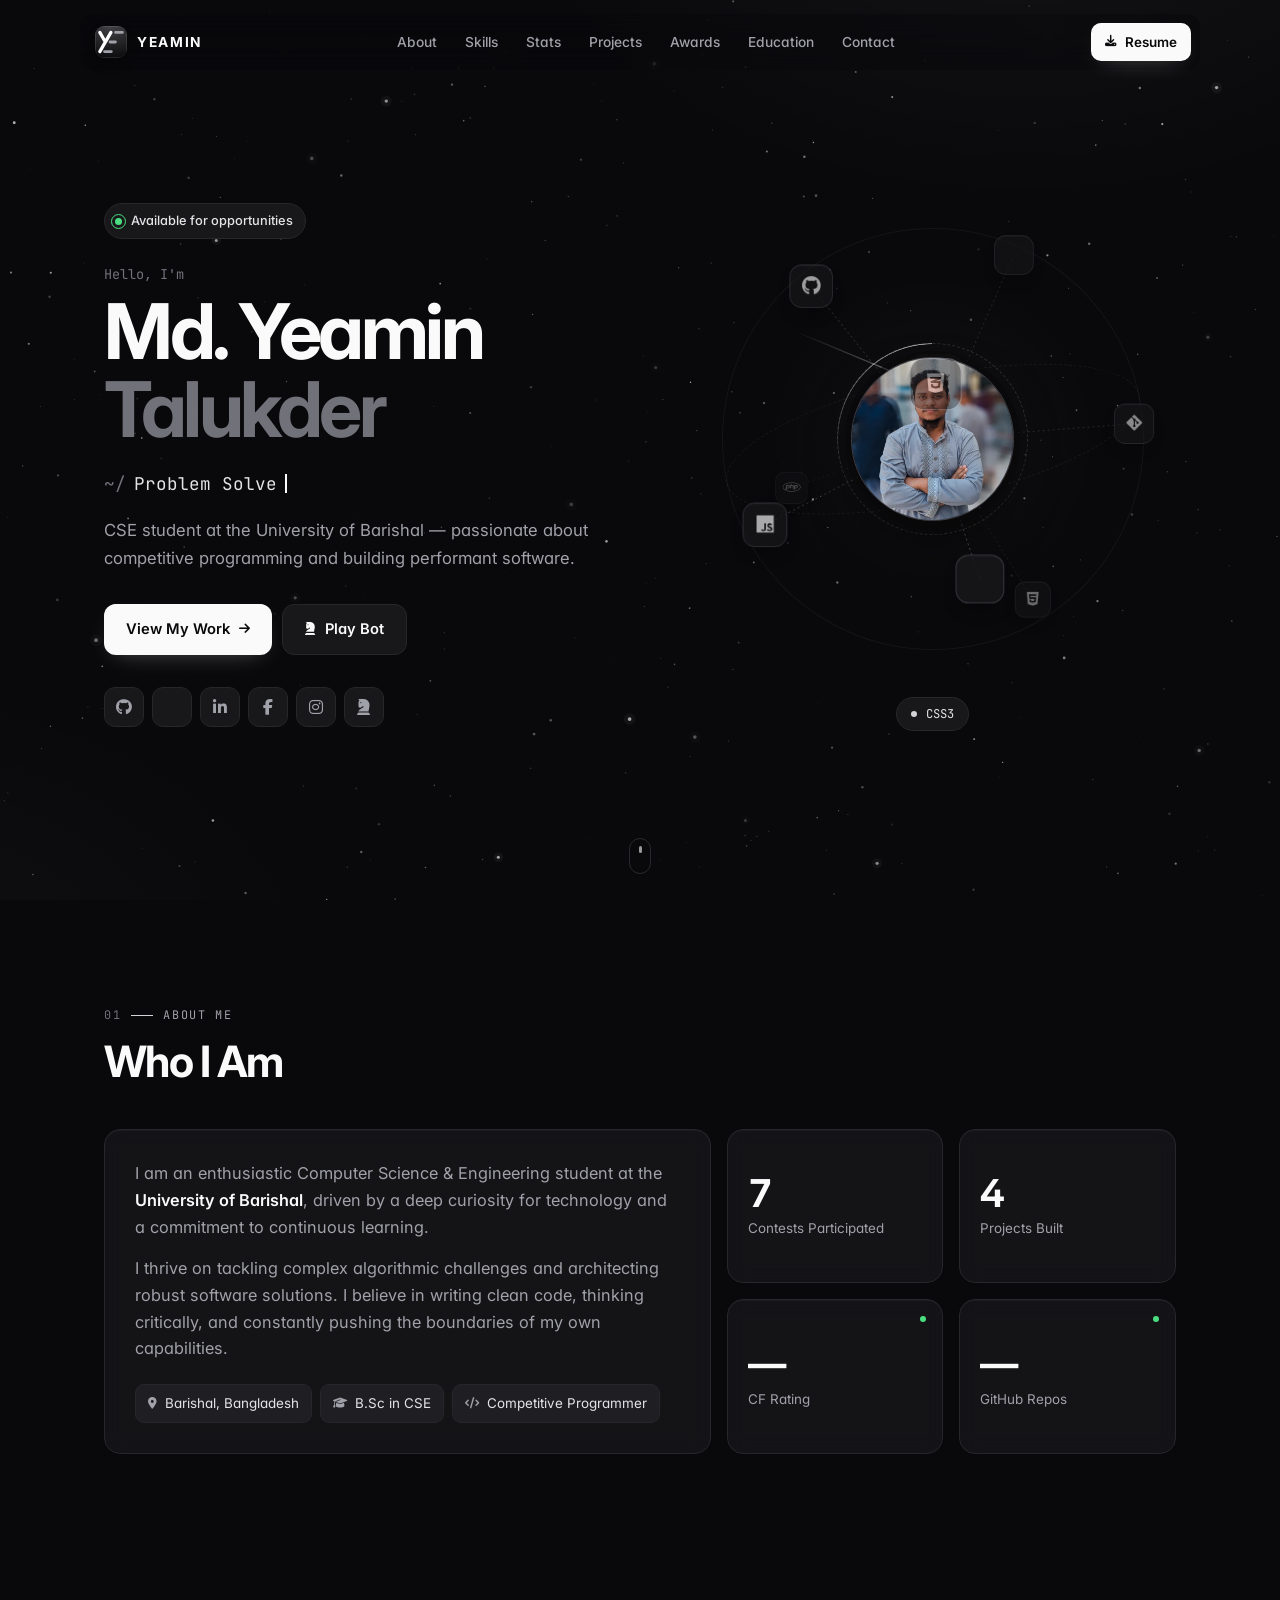
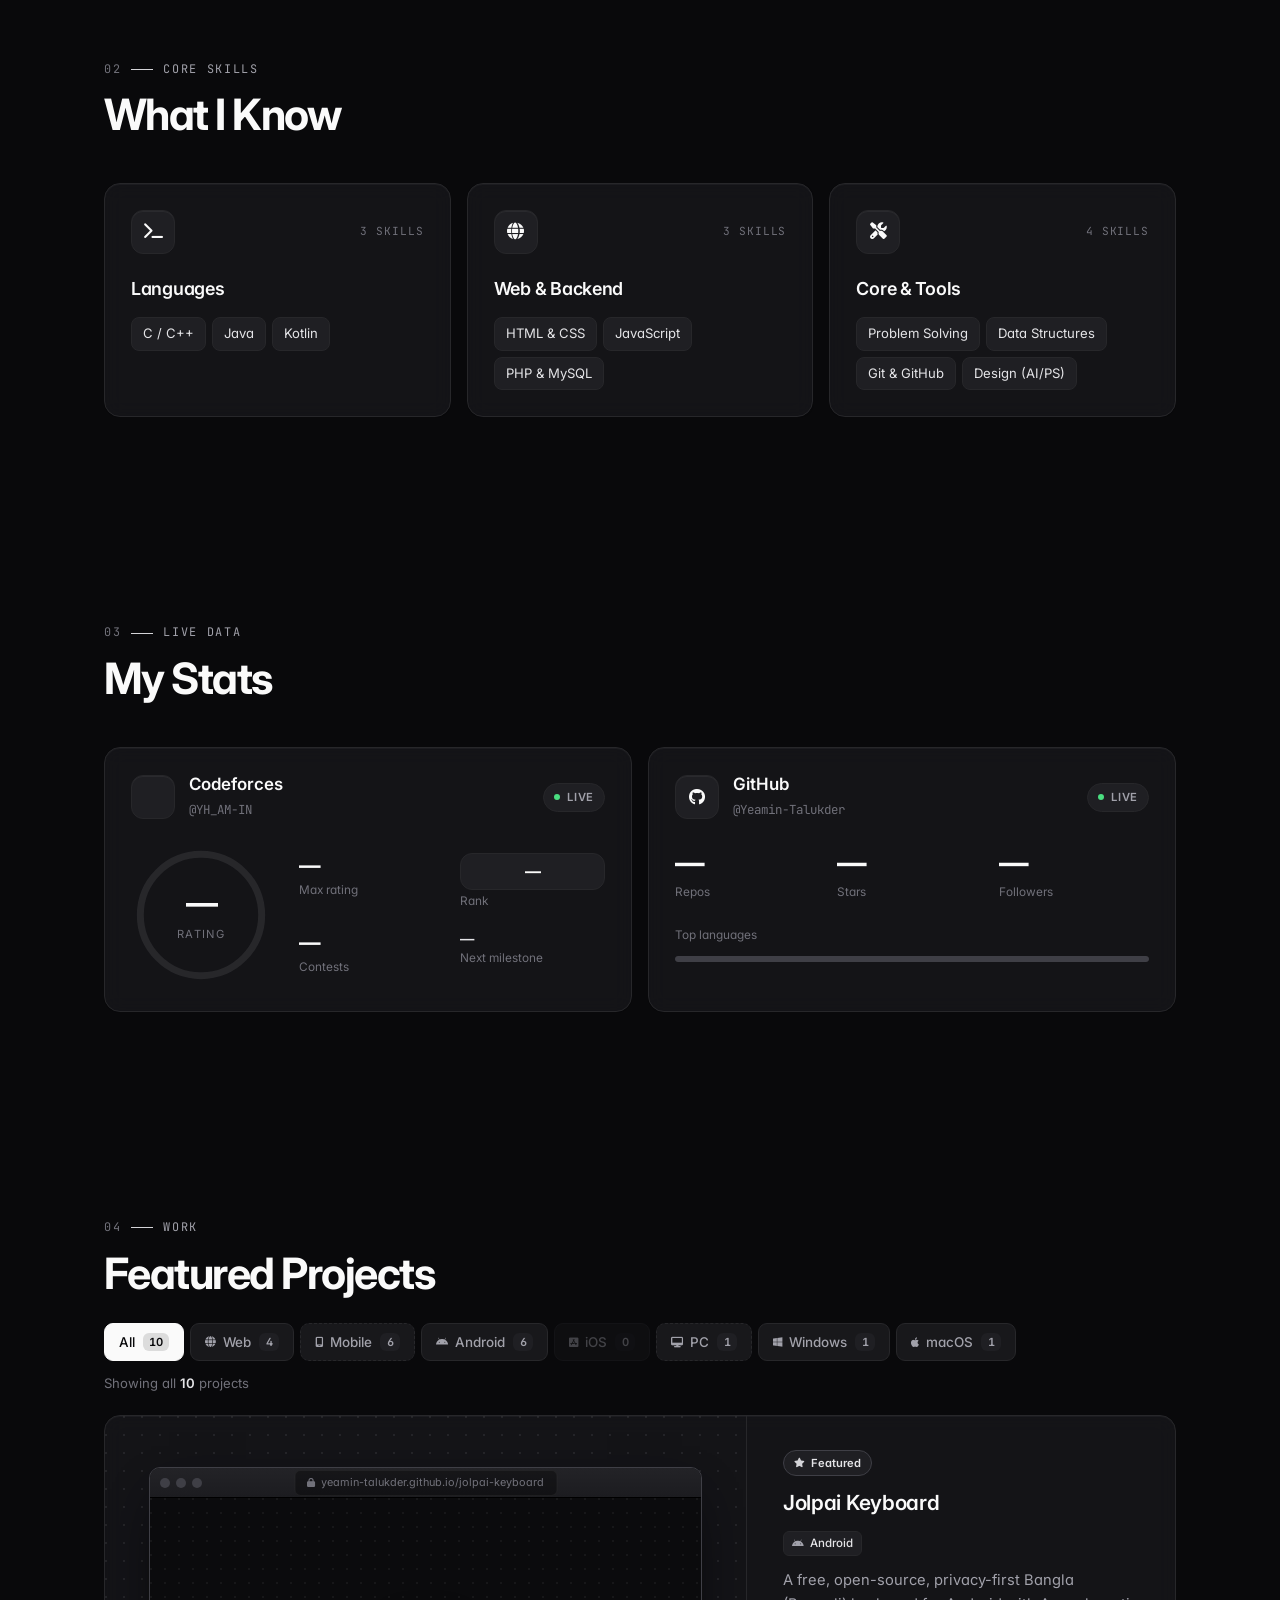
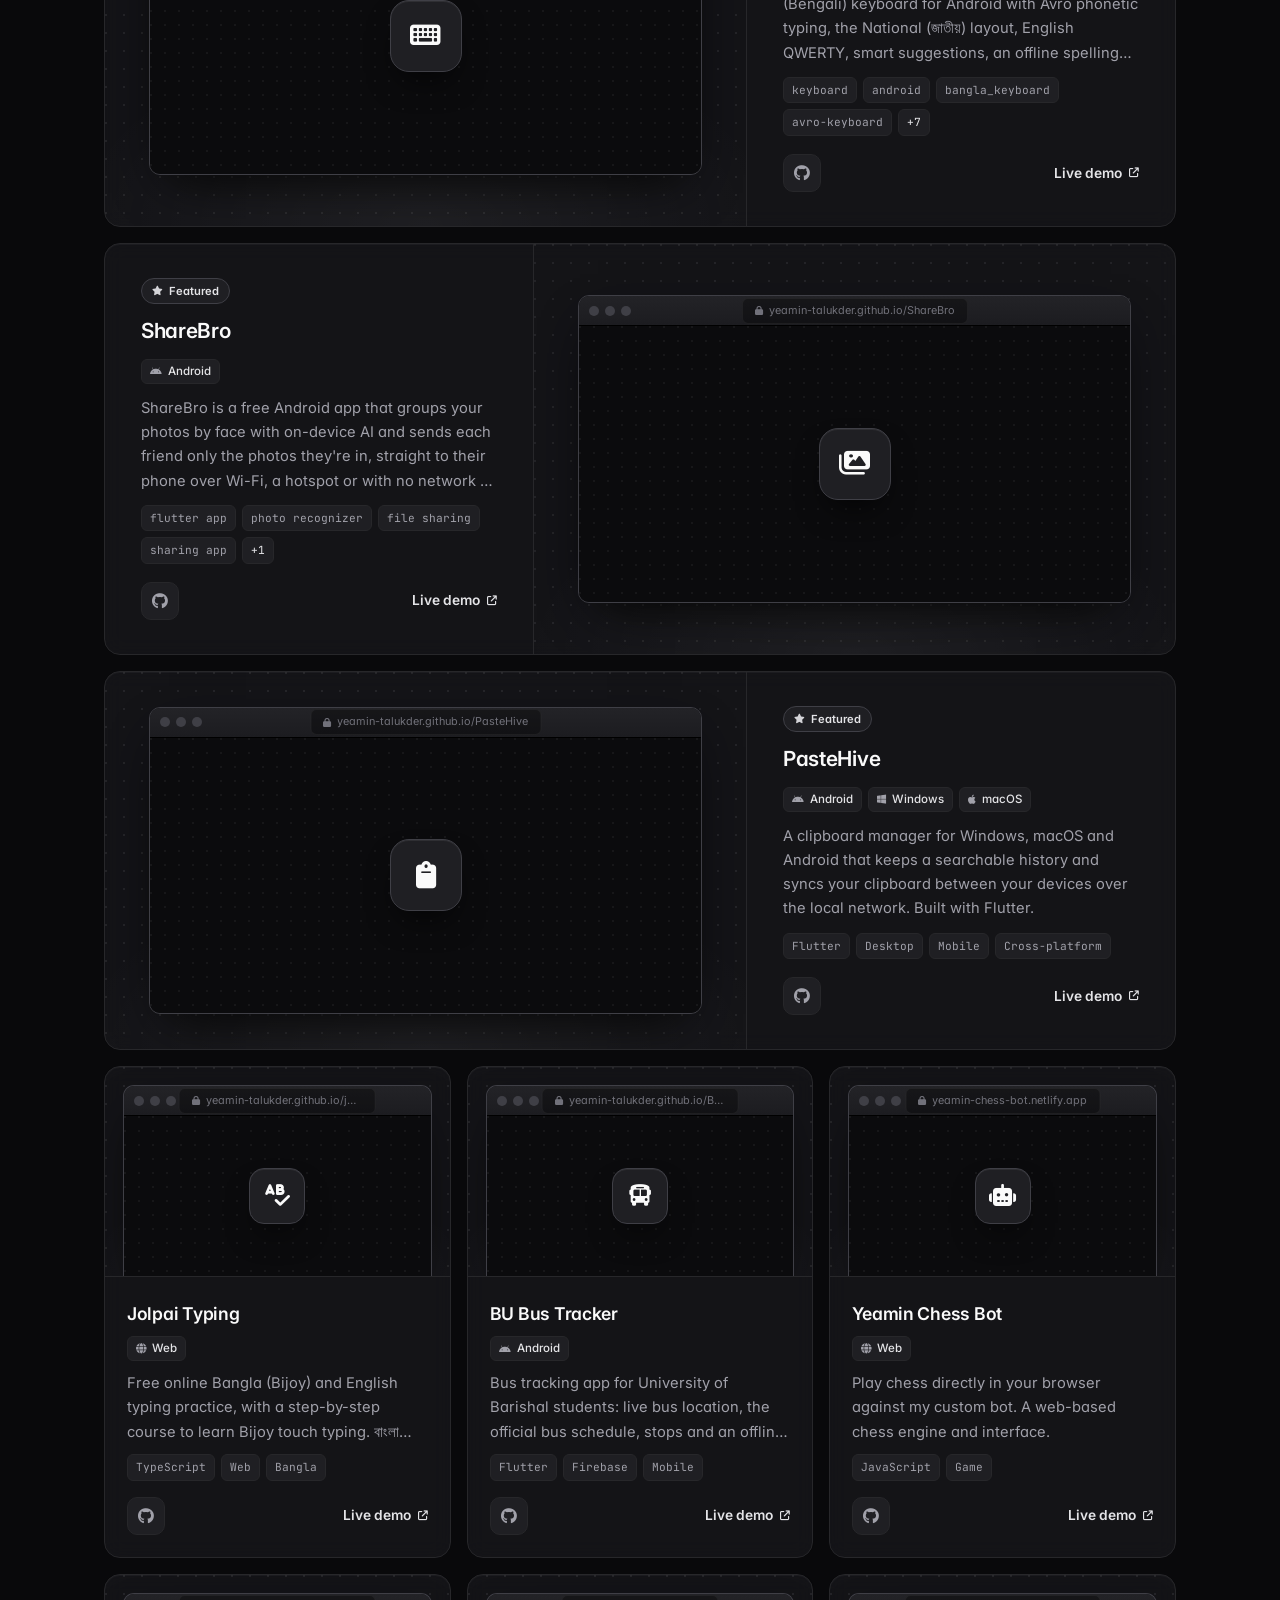
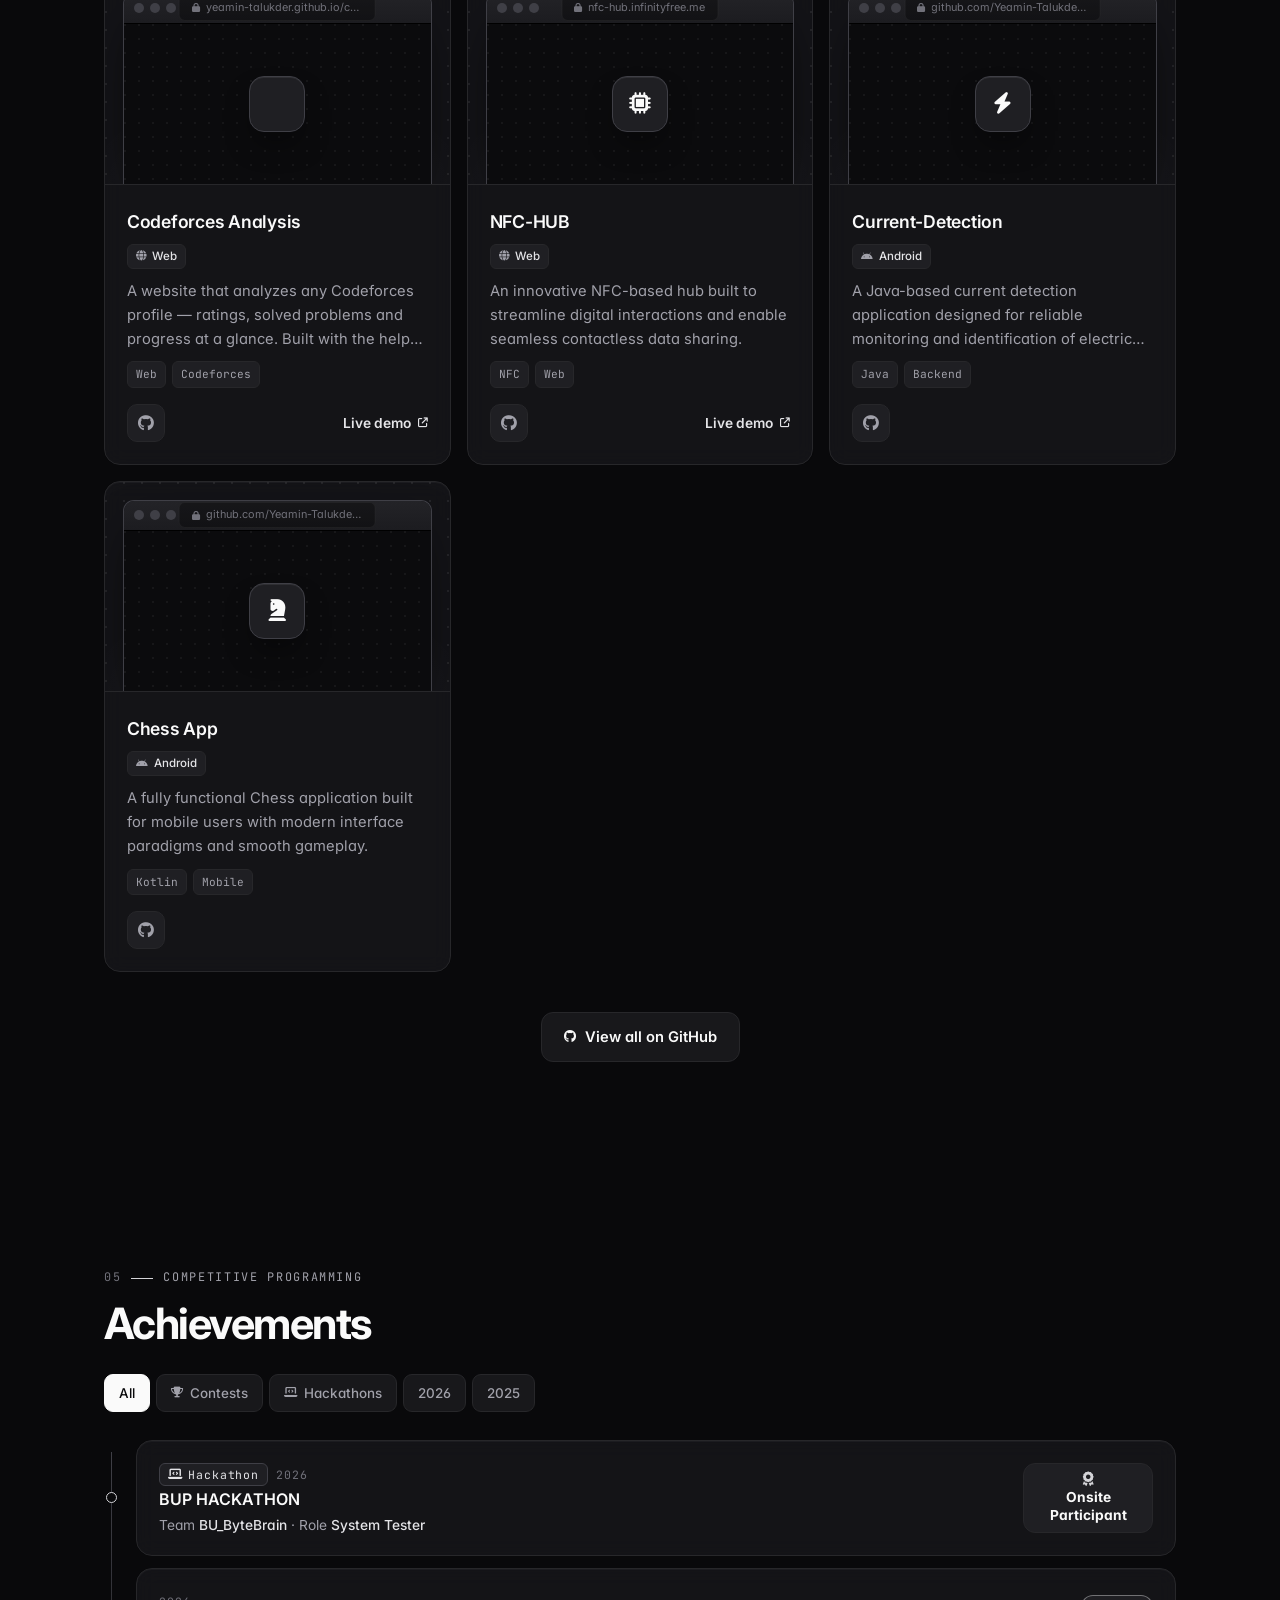
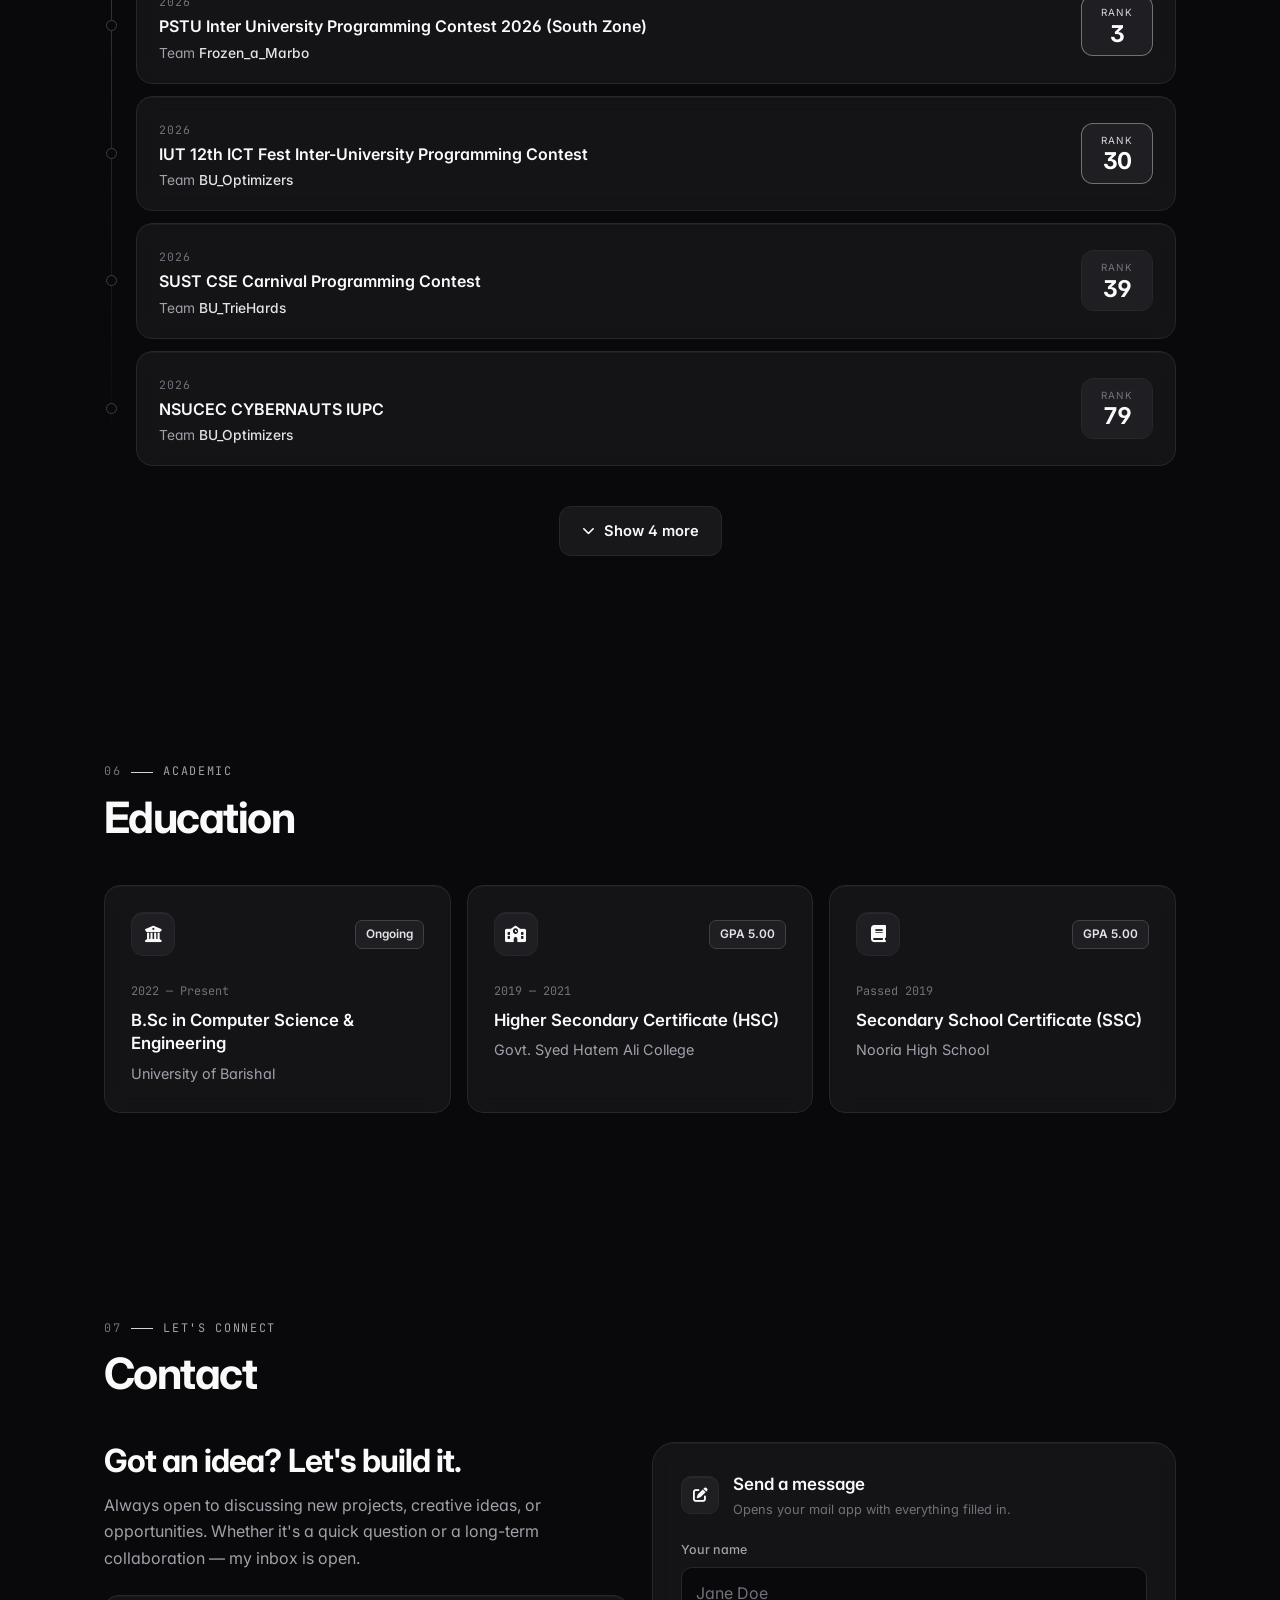
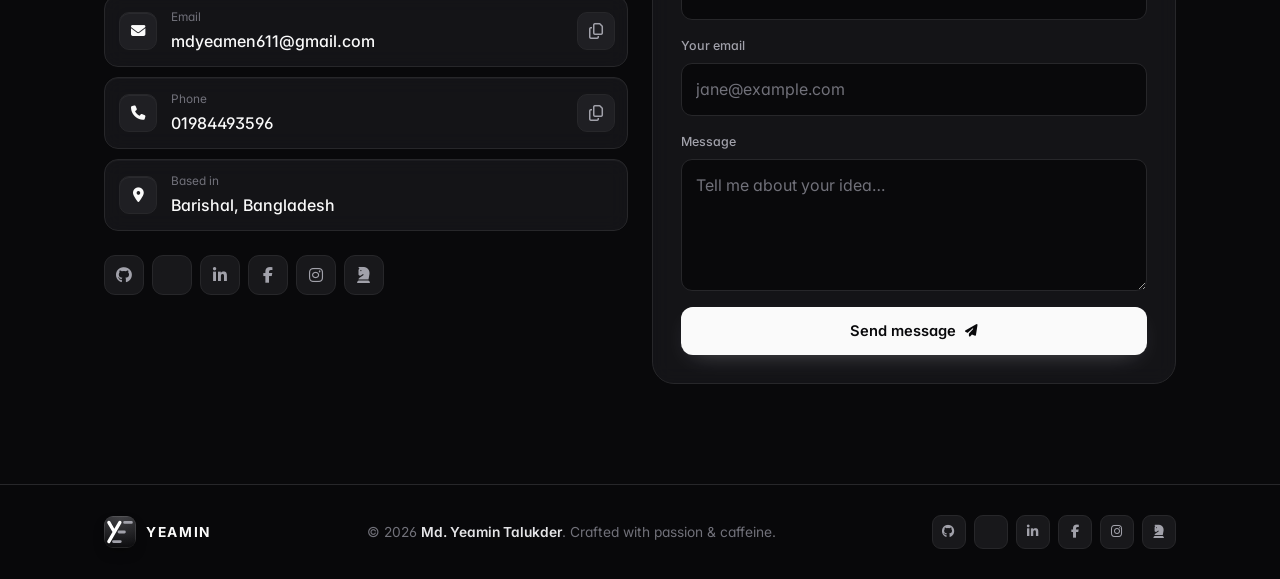
==== commit 43008944: "Add PasteHive, custom project order and platform filters - PasteHive added as a featured project wit" ====
--- a/index.html
+++ b/index.html
@@ -36,7 +36,7 @@
       "url": "https://yh-am-in.netlify.app/",
       "name": "Yeamin Talukder — Software Developer & Competitive Programmer",
       "description": "Software developer and competitive programmer from Bangladesh. CSE student at University of Barishal, building Android apps like Jolpai Keyboard and ShareBro.",
-      "dateModified": "2026-11-24T23:31:26.184Z",
+      "dateModified": "2026-11-27T19:25:34.510Z",
       "isPartOf": {
         "@id": "https://yh-am-in.netlify.app/#website"
       },
@@ -156,6 +156,22 @@
           "position": 3,
           "item": {
             "@type": "SoftwareSourceCode",
+            "name": "PasteHive",
+            "description": "A clipboard manager for Windows, macOS and Android that keeps a searchable history and syncs your clipboard between your devices over the local network. Built with Flutter.",
+            "url": "https://yeamin-talukder.github.io/PasteHive/",
+            "codeRepository": "https://github.com/Yeamin-Talukder/PasteHive",
+            "image": "https://cdn.jsdelivr.net/gh/Yeamin-Talukder/PasteHive@main/docs/banner.png",
+            "keywords": "Flutter, Desktop, Mobile, Cross-platform",
+            "author": {
+              "@id": "https://yh-am-in.netlify.app/#person"
+            }
+          }
+        },
+        {
+          "@type": "ListItem",
+          "position": 4,
+          "item": {
+            "@type": "SoftwareSourceCode",
             "name": "Jolpai Typing",
             "description": "Free online Bangla (Bijoy) and English typing practice, with a step-by-step course to learn Bijoy touch typing. বাংলা টাইপিং শিখুন।",
             "url": "https://yeamin-talukder.github.io/jolpai-typing/",
@@ -169,7 +185,7 @@
         },
         {
           "@type": "ListItem",
-          "position": 4,
+          "position": 5,
           "item": {
             "@type": "SoftwareSourceCode",
             "name": "BU Bus Tracker",
@@ -185,7 +201,23 @@
         },
         {
           "@type": "ListItem",
-          "position": 5,
+          "position": 6,
+          "item": {
+            "@type": "SoftwareSourceCode",
+            "name": "Yeamin Chess Bot",
+            "description": "Play chess directly in your browser against my custom bot. A web-based chess engine and interface.",
+            "url": "https://yeamin-chess-bot.netlify.app/",
+            "codeRepository": "https://github.com/Yeamin-Talukder/Yeamin-chess-bot",
+            "image": "https://cdn.jsdelivr.net/gh/Yeamin-Talukder/Yeamin-chess-bot@main/assets/landing_new.png",
+            "keywords": "JavaScript, Game",
+            "author": {
+              "@id": "https://yh-am-in.netlify.app/#person"
+            }
+          }
+        },
+        {
+          "@type": "ListItem",
+          "position": 7,
           "item": {
             "@type": "SoftwareSourceCode",
             "name": "Codeforces Analysis",
@@ -200,7 +232,22 @@
         },
         {
           "@type": "ListItem",
-          "position": 6,
+          "position": 8,
+          "item": {
+            "@type": "SoftwareSourceCode",
+            "name": "NFC-HUB",
+            "description": "An innovative NFC-based hub built to streamline digital interactions and enable seamless contactless data sharing.",
+            "url": "https://nfc-hub.infinityfree.me/",
+            "codeRepository": "https://github.com/Yeamin-Talukder/NFC-HUB",
+            "keywords": "NFC, Web",
+            "author": {
+              "@id": "https://yh-am-in.netlify.app/#person"
+            }
+          }
+        },
+        {
+          "@type": "ListItem",
+          "position": 9,
           "item": {
             "@type": "SoftwareSourceCode",
             "name": "Current-Detection",
@@ -216,7 +263,7 @@
         },
         {
           "@type": "ListItem",
-          "position": 7,
+          "position": 10,
           "item": {
             "@type": "SoftwareSourceCode",
             "name": "Chess App",
@@ -225,37 +272,6 @@
             "codeRepository": "https://github.com/Yeamin-Talukder/Chess-app",
             "image": "https://cdn.jsdelivr.net/gh/Yeamin-Talukder/Chess-app@main/assets/header.svg",
             "keywords": "Kotlin, Mobile",
-            "author": {
-              "@id": "https://yh-am-in.netlify.app/#person"
-            }
-          }
-        },
-        {
-          "@type": "ListItem",
-          "position": 8,
-          "item": {
-            "@type": "SoftwareSourceCode",
-            "name": "NFC-HUB",
-            "description": "An innovative NFC-based hub built to streamline digital interactions and enable seamless contactless data sharing.",
-            "url": "https://nfc-hub.infinityfree.me/",
-            "codeRepository": "https://github.com/Yeamin-Talukder/NFC-HUB",
-            "keywords": "NFC, Web",
-            "author": {
-              "@id": "https://yh-am-in.netlify.app/#person"
-            }
-          }
-        },
-        {
-          "@type": "ListItem",
-          "position": 9,
-          "item": {
-            "@type": "SoftwareSourceCode",
-            "name": "Yeamin Chess Bot",
-            "description": "Play chess directly in your browser against my custom bot. A web-based chess engine and interface.",
-            "url": "https://yeamin-chess-bot.netlify.app/",
-            "codeRepository": "https://github.com/Yeamin-Talukder/Yeamin-chess-bot",
-            "image": "https://cdn.jsdelivr.net/gh/Yeamin-Talukder/Yeamin-chess-bot@main/assets/landing_new.png",
-            "keywords": "JavaScript, Game",
             "author": {
               "@id": "https://yh-am-in.netlify.app/#person"
             }
@@ -331,7 +347,7 @@
 <header><h1>Md. Yeamin Talukder</h1><p>Problem Solver · Web Developer · Competitive Programmer · Creative Thinker</p><p>CSE student at the University of Barishal — passionate about competitive programming and building performant software.</p></header>
 <section><h2>About</h2><p>I am an enthusiastic Computer Science &amp; Engineering student at the <strong>University of Barishal</strong>, driven by a deep curiosity for technology and a commitment to continuous learning.</p><p>I thrive on tackling complex algorithmic challenges and architecting robust software solutions. I believe in writing clean code, thinking critically, and constantly pushing the boundaries of my own capabilities.</p></section>
 <section><h2>Skills</h2><ul><li><strong>Languages:</strong> C / C++, Java, Kotlin</li><li><strong>Web &amp; Backend:</strong> HTML &amp; CSS, JavaScript, PHP &amp; MySQL</li><li><strong>Core &amp; Tools:</strong> Problem Solving, Data Structures, Git &amp; GitHub, Design (AI/PS)</li></ul></section>
-<section><h2>Projects</h2><ul><li><h3><a href="https://yeamin-talukder.github.io/jolpai-keyboard/">Jolpai Keyboard</a></h3><p>A free, open-source, privacy-first Bangla (Bengali) keyboard for Android with Avro phonetic typing, the National (জাতীয়) layout, English QWERTY, smart suggestions, an offline spelling and grammar check, offline English↔Bangla translation, voice typing, a clipboard manager and 64 themes. No ads, no tracking, and nothing you type leaves your phone.</p><p><a href="https://github.com/Yeamin-Talukder/jolpai-keyboard">Source code</a> · <a href="https://yeamin-talukder.github.io/jolpai-keyboard/">Live demo</a></p></li><li><h3><a href="https://yeamin-talukder.github.io/ShareBro/">ShareBro</a></h3><p>ShareBro is a free Android app that groups your photos by face with on-device AI and sends each friend only the photos they&#39;re in, straight to their phone over Wi-Fi, a hotspot or with no network at all. It&#39;s built for group trips, weddings and events: the friend who took 2,000 photos can share them with everyone in minutes instead of hours. Works 100% offline: no cloud, no uploads, no account.</p><p><a href="https://github.com/Yeamin-Talukder/ShareBro">Source code</a> · <a href="https://yeamin-talukder.github.io/ShareBro/">Live demo</a></p></li><li><h3><a href="https://yeamin-talukder.github.io/jolpai-typing/">Jolpai Typing</a></h3><p>Free online Bangla (Bijoy) and English typing practice, with a step-by-step course to learn Bijoy touch typing. বাংলা টাইপিং শিখুন।</p><p><a href="https://github.com/Yeamin-Talukder/jolpai-typing">Source code</a> · <a href="https://yeamin-talukder.github.io/jolpai-typing/">Live demo</a></p></li><li><h3><a href="https://yeamin-talukder.github.io/Barishal-University-Bus-Tracking-App/">BU Bus Tracker</a></h3><p>Bus tracking app for University of Barishal students: live bus location, the official bus schedule, stops and an offline map. Built with Flutter, MapLibre, OpenStreetMap and Firebase.</p><p><a href="https://github.com/Yeamin-Talukder/Barishal-University-Bus-Tracking-App">Source code</a> · <a href="https://yeamin-talukder.github.io/Barishal-University-Bus-Tracking-App/">Live demo</a></p></li><li><h3><a href="https://yeamin-talukder.github.io/codeforces_analysis/">Codeforces Analysis</a></h3><p>A website that analyzes any Codeforces profile — ratings, solved problems and progress at a glance. Built with the help of AI.</p><p><a href="https://github.com/Yeamin-Talukder/codeforces_analysis">Source code</a> · <a href="https://yeamin-talukder.github.io/codeforces_analysis/">Live demo</a></p></li><li><h3><a href="https://github.com/Yeamin-Talukder/Current-Detection">Current-Detection</a></h3><p>A Java-based current detection application designed for reliable monitoring and identification of electrical current states.</p><p><a href="https://github.com/Yeamin-Talukder/Current-Detection">Source code</a></p></li><li><h3><a href="https://github.com/Yeamin-Talukder/Chess-app">Chess App</a></h3><p>A fully functional Chess application built for mobile users with modern interface paradigms and smooth gameplay.</p><p><a href="https://github.com/Yeamin-Talukder/Chess-app">Source code</a></p></li><li><h3><a href="https://nfc-hub.infinityfree.me/">NFC-HUB</a></h3><p>An innovative NFC-based hub built to streamline digital interactions and enable seamless contactless data sharing.</p><p><a href="https://github.com/Yeamin-Talukder/NFC-HUB">Source code</a> · <a href="https://nfc-hub.infinityfree.me/">Live demo</a></p></li><li><h3><a href="https://yeamin-chess-bot.netlify.app/">Yeamin Chess Bot</a></h3><p>Play chess directly in your browser against my custom bot. A web-based chess engine and interface.</p><p><a href="https://github.com/Yeamin-Talukder/Yeamin-chess-bot">Source code</a> · <a href="https://yeamin-chess-bot.netlify.app/">Live demo</a></p></li></ul></section>
+<section><h2>Projects</h2><ul><li><h3><a href="https://yeamin-talukder.github.io/jolpai-keyboard/">Jolpai Keyboard</a></h3><p>A free, open-source, privacy-first Bangla (Bengali) keyboard for Android with Avro phonetic typing, the National (জাতীয়) layout, English QWERTY, smart suggestions, an offline spelling and grammar check, offline English↔Bangla translation, voice typing, a clipboard manager and 64 themes. No ads, no tracking, and nothing you type leaves your phone.</p><p><a href="https://github.com/Yeamin-Talukder/jolpai-keyboard">Source code</a> · <a href="https://yeamin-talukder.github.io/jolpai-keyboard/">Live demo</a></p></li><li><h3><a href="https://yeamin-talukder.github.io/ShareBro/">ShareBro</a></h3><p>ShareBro is a free Android app that groups your photos by face with on-device AI and sends each friend only the photos they&#39;re in, straight to their phone over Wi-Fi, a hotspot or with no network at all. It&#39;s built for group trips, weddings and events: the friend who took 2,000 photos can share them with everyone in minutes instead of hours. Works 100% offline: no cloud, no uploads, no account.</p><p><a href="https://github.com/Yeamin-Talukder/ShareBro">Source code</a> · <a href="https://yeamin-talukder.github.io/ShareBro/">Live demo</a></p></li><li><h3><a href="https://yeamin-talukder.github.io/PasteHive/">PasteHive</a></h3><p>A clipboard manager for Windows, macOS and Android that keeps a searchable history and syncs your clipboard between your devices over the local network. Built with Flutter.</p><p><a href="https://github.com/Yeamin-Talukder/PasteHive">Source code</a> · <a href="https://yeamin-talukder.github.io/PasteHive/">Live demo</a></p></li><li><h3><a href="https://yeamin-talukder.github.io/jolpai-typing/">Jolpai Typing</a></h3><p>Free online Bangla (Bijoy) and English typing practice, with a step-by-step course to learn Bijoy touch typing. বাংলা টাইপিং শিখুন।</p><p><a href="https://github.com/Yeamin-Talukder/jolpai-typing">Source code</a> · <a href="https://yeamin-talukder.github.io/jolpai-typing/">Live demo</a></p></li><li><h3><a href="https://yeamin-talukder.github.io/Barishal-University-Bus-Tracking-App/">BU Bus Tracker</a></h3><p>Bus tracking app for University of Barishal students: live bus location, the official bus schedule, stops and an offline map. Built with Flutter, MapLibre, OpenStreetMap and Firebase.</p><p><a href="https://github.com/Yeamin-Talukder/Barishal-University-Bus-Tracking-App">Source code</a> · <a href="https://yeamin-talukder.github.io/Barishal-University-Bus-Tracking-App/">Live demo</a></p></li><li><h3><a href="https://yeamin-chess-bot.netlify.app/">Yeamin Chess Bot</a></h3><p>Play chess directly in your browser against my custom bot. A web-based chess engine and interface.</p><p><a href="https://github.com/Yeamin-Talukder/Yeamin-chess-bot">Source code</a> · <a href="https://yeamin-chess-bot.netlify.app/">Live demo</a></p></li><li><h3><a href="https://yeamin-talukder.github.io/codeforces_analysis/">Codeforces Analysis</a></h3><p>A website that analyzes any Codeforces profile — ratings, solved problems and progress at a glance. Built with the help of AI.</p><p><a href="https://github.com/Yeamin-Talukder/codeforces_analysis">Source code</a> · <a href="https://yeamin-talukder.github.io/codeforces_analysis/">Live demo</a></p></li><li><h3><a href="https://nfc-hub.infinityfree.me/">NFC-HUB</a></h3><p>An innovative NFC-based hub built to streamline digital interactions and enable seamless contactless data sharing.</p><p><a href="https://github.com/Yeamin-Talukder/NFC-HUB">Source code</a> · <a href="https://nfc-hub.infinityfree.me/">Live demo</a></p></li><li><h3><a href="https://github.com/Yeamin-Talukder/Current-Detection">Current-Detection</a></h3><p>A Java-based current detection application designed for reliable monitoring and identification of electrical current states.</p><p><a href="https://github.com/Yeamin-Talukder/Current-Detection">Source code</a></p></li><li><h3><a href="https://github.com/Yeamin-Talukder/Chess-app">Chess App</a></h3><p>A fully functional Chess application built for mobile users with modern interface paradigms and smooth gameplay.</p><p><a href="https://github.com/Yeamin-Talukder/Chess-app">Source code</a></p></li></ul></section>
 <section><h2>Achievements</h2><ul><li>2026 — BUP HACKATHON (Team BU_ByteBrain) — Onsite Participant</li><li>2026 — PSTU Inter University Programming Contest 2026 (South Zone) (Team Frozen_a_Marbo) — Rank 3</li><li>2026 — IUT 12th ICT Fest Inter-University Programming Contest (Team BU_Optimizers) — Rank 30</li><li>2026 — SUST CSE Carnival Programming Contest (Team BU_TrieHards) — Rank 39</li><li>2026 — NSUCEC CYBERNAUTS IUPC (Team BU_Optimizers) — Rank 79</li><li>2025 — ICPC Dhaka Regional Site — Onsite (Hosted by BUBT) (Team BU_Optimizers) — Rank 94</li><li>2025 — CUET Inter University Programming Contest (IUPC) (Team BU_Optimizers) — Rank 68</li><li>2025 — NWE CSE FEST Programming Contest (Team BU_Optimizers) — Rank 18</li><li>2025 — KUET IUPC Onsite (Team BU_NullPointers) — Rank 99</li></ul></section>
 <section><h2>Education</h2><ul><li>B.Sc in Computer Science &amp; Engineering, University of Barishal (2022 — Present) — Ongoing</li><li>Higher Secondary Certificate (HSC), Govt. Syed Hatem Ali College (2019 — 2021) — GPA 5.00</li><li>Secondary School Certificate (SSC), Nooria High School (Passed 2019) — GPA 5.00</li></ul></section>
 <section><h2>Contact</h2><p><a href="mailto:mdyeamen611@gmail.com">mdyeamen611@gmail.com</a> · <a href="https://github.com/Yeamin-Talukder" rel="me">GitHub</a> · <a href="https://codeforces.com/profile/YH_AM-IN" rel="me">Codeforces</a> · <a href="https://www.linkedin.com/in/yh-am-in/" rel="me">LinkedIn</a> · <a href="https://www.facebook.com/2.YH.am.IN" rel="me">Facebook</a> · <a href="https://www.instagram.com/yh_am_in" rel="me">Instagram</a> · <a href="https://www.chess.com/member/yh_am_in" rel="me">Chess.com</a></p></section>
--- a/css/style.css
+++ b/css/style.css
@@ -396,6 +396,25 @@
 .filter:hover { color: var(--text); border-color: var(--border-2); }
 .filter.is-on { color: #09090b; background: var(--text); border-color: var(--text); }
 .is-hidden { display: none !important; }
+.filter:disabled { opacity: 0.38; cursor: not-allowed; }
+.filter:disabled:hover { color: var(--muted); border-color: var(--border); }
+.filter-n {
+    margin-left: 8px; min-width: 20px; padding: 0 6px; border-radius: 6px; font-size: 0.7rem; font-weight: 600; line-height: 18px; text-align: center;
+    background: var(--card-2); color: var(--muted); font-variant-numeric: tabular-nums;
+}
+.filter.is-on .filter-n { background: rgba(9, 9, 11, 0.12); color: #09090b; }
+.filter.is-group { border-style: dashed; }
+.filter.is-group.is-on { border-style: solid; }
+.filter-status { margin: -16px 0 20px; font-size: 0.82rem; color: var(--dim); }
+.filter-status b { color: var(--text-2); font-weight: 600; }
+.filter-in { animation: filterIn 0.42s var(--ease) both; }
+@keyframes filterIn { from { opacity: 0; transform: translateY(10px) scale(0.985); } to { opacity: 1; transform: none; } }
+.p-platforms { display: flex; flex-wrap: wrap; gap: 6px; margin-top: -2px; }
+.p-platforms > span {
+    display: inline-flex; align-items: center; gap: 6px; padding: 2px 8px; border-radius: 6px; font-size: 0.72rem; font-weight: 500;
+    color: var(--text-2); background: var(--card-2); border: 1px solid var(--border);
+}
+.p-platforms i { font-size: 0.9em; color: var(--muted); }
 
 /* Projects — bento grid: featured cards span two columns */
 .projects-grid { display: grid; grid-template-columns: repeat(3, minmax(0, 1fr)); grid-auto-flow: dense; gap: 16px; }
@@ -462,9 +481,15 @@
 }
 .project:hover .p-icon { transform: translateY(-3px) rotate(-4deg); }
 
-.project.is-featured { grid-column: span 2; display: grid; grid-template-columns: minmax(0, 1.12fr) minmax(0, 0.88fr); }
-.project.is-featured .project-art { height: auto; padding: 26px; align-items: center; border-bottom: 0; border-right: 1px solid var(--border); }
-.project.is-featured .mac { height: auto; border-radius: 11px; border-bottom: 1px solid var(--border-2); }
+/* featured projects: full-width spotlight rows, window alternating left / right */
+.projects-spotlight { display: grid; gap: 16px; margin-bottom: 16px; }
+.project.is-featured { display: grid; grid-template-columns: minmax(0, 1.2fr) minmax(0, 0.8fr); }
+.projects-spotlight .project:nth-child(even) { grid-template-columns: minmax(0, 0.8fr) minmax(0, 1.2fr); }
+.projects-spotlight .project:nth-child(even) .project-art { order: 2; border-right: 0; border-left: 1px solid var(--border); }
+.project.is-featured .project-body { padding: 34px 36px; justify-content: center; gap: 12px; }
+.project.is-featured .project-body .p-desc { flex: 0 1 auto; }
+.project.is-featured .project-art { height: auto; padding: 34px 44px; align-items: center; justify-content: center; border-bottom: 0; border-right: 1px solid var(--border); }
+.project.is-featured .mac { height: auto; max-width: 620px; border-radius: 11px; border-bottom: 1px solid var(--border-2); }
 .project.is-featured .mac-view { flex: none; aspect-ratio: 2 / 1; }
 .project.is-featured .p-icon { width: 72px; height: 72px; border-radius: 19px; font-size: 1.7rem; }
 .project.is-featured .p-desc { -webkit-line-clamp: 4; }
@@ -476,6 +501,8 @@
     .project.is-featured .project-art { height: 200px; padding: 16px 16px 0; align-items: flex-end; border-right: 0; border-bottom: 1px solid var(--border); }
     .project.is-featured .mac { height: 100%; border-radius: 11px 11px 0 0; border-bottom: 0; }
     .project.is-featured .mac-view { flex: 1; aspect-ratio: auto; }
+    .projects-spotlight .project:nth-child(even) .project-art { order: 0; border-left: 0; }
+    .project.is-featured .project-body { padding: 22px; }
 }
 .p-badge {
     align-self: flex-start; display: inline-flex; align-items: center; gap: 6px; margin-bottom: -2px;
@@ -785,9 +812,13 @@
 .app-mode .project.is-featured .project-art { height: 190px; padding: 14px 14px 0; align-items: flex-end; border-right: 0; border-bottom: 1px solid var(--border); }
 .app-mode .project.is-featured .mac { height: 100%; border-radius: 11px 11px 0 0; border-bottom: 0; }
 .app-mode .project.is-featured .mac-view { flex: 1; aspect-ratio: auto; }
+.app-mode .projects-spotlight { gap: 12px; margin-bottom: 12px; }
+.app-mode .projects-spotlight .project:nth-child(even) .project-art { order: 0; border-left: 0; }
+.app-mode .project.is-featured .project-body { padding: 18px; }
 .app-mode .cf-body { flex-direction: column; align-items: stretch; gap: 20px; }
 .app-mode .gauge { margin: 0 auto; width: 130px; height: 130px; }
 .app-mode .filters { flex-wrap: nowrap; overflow-x: auto; margin: 0 -16px 14px; padding: 2px 16px; scrollbar-width: none; }
+.app-mode .filter-status { margin: -4px 0 14px; }
 .app-mode .filters::-webkit-scrollbar { display: none; }
 .app-mode .project-art { height: 190px; padding: 14px 14px 0; }
 .app-mode .project-body { padding: 18px; }
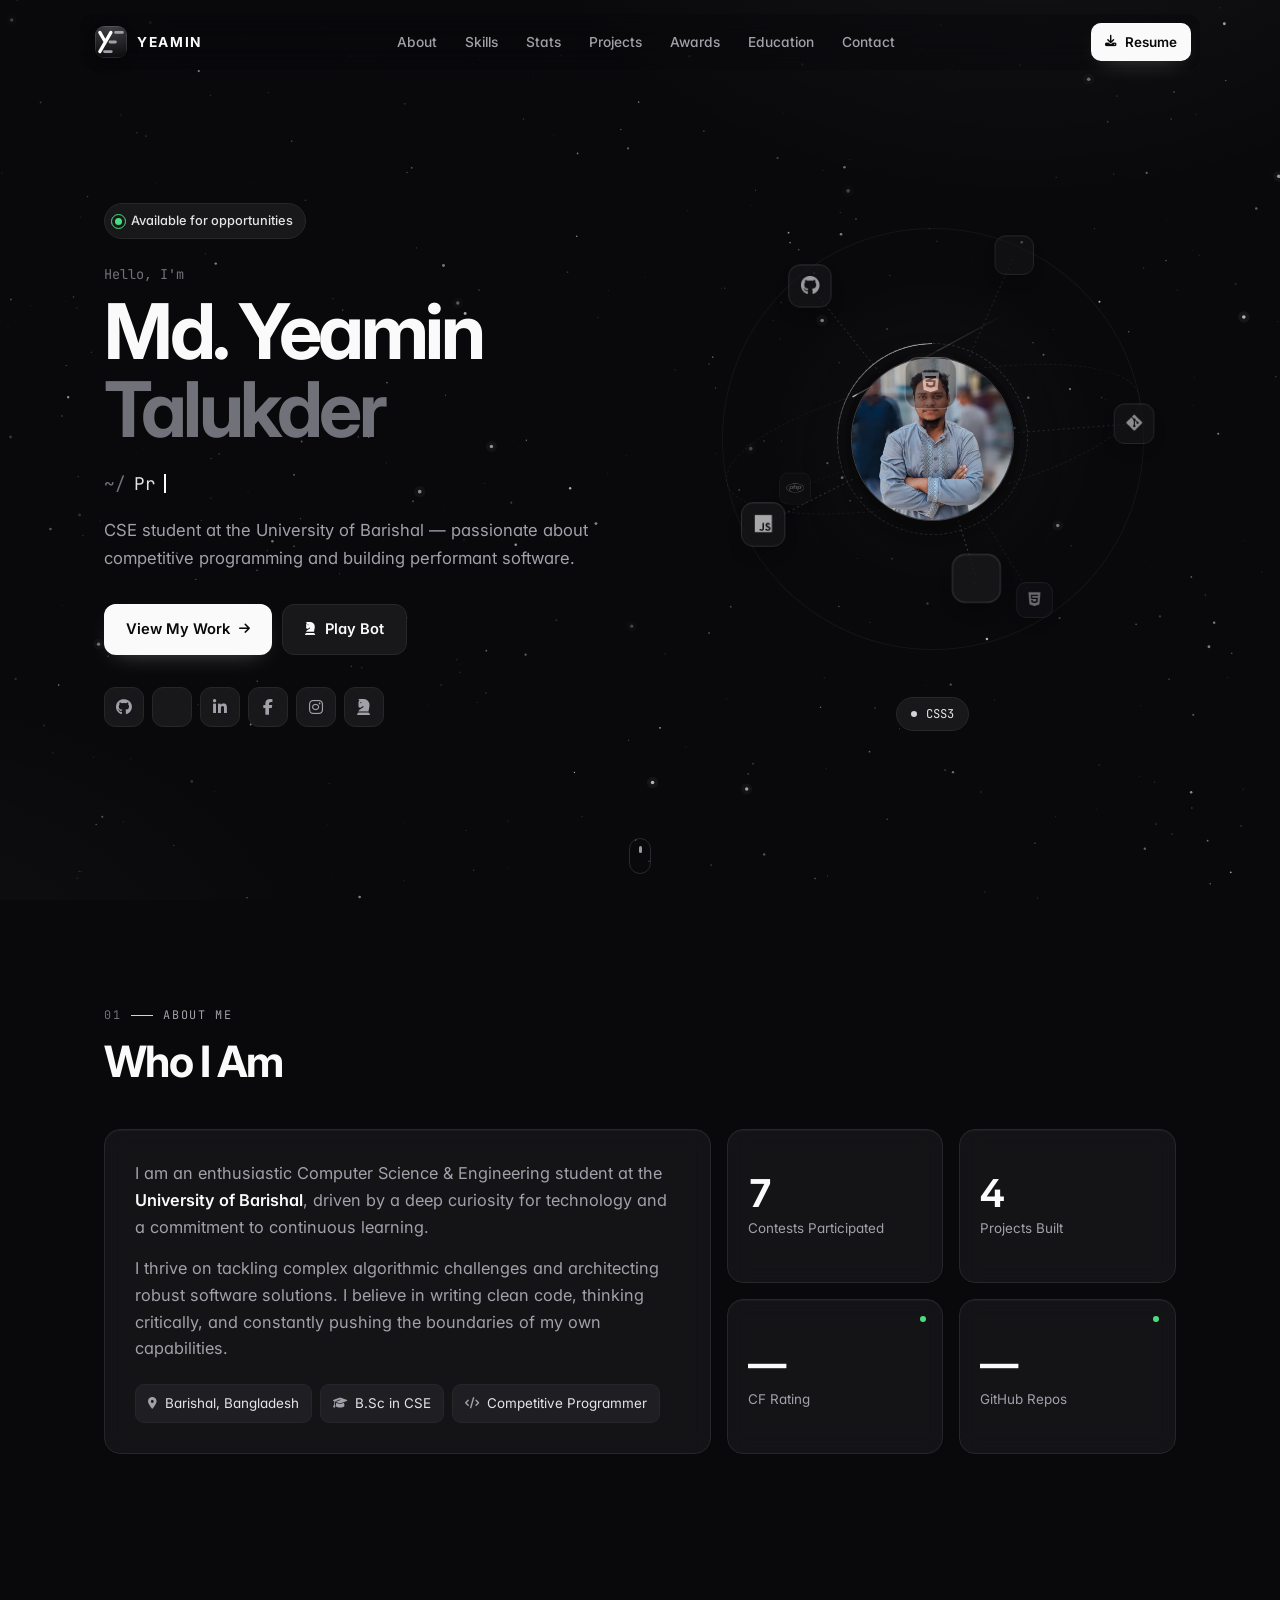
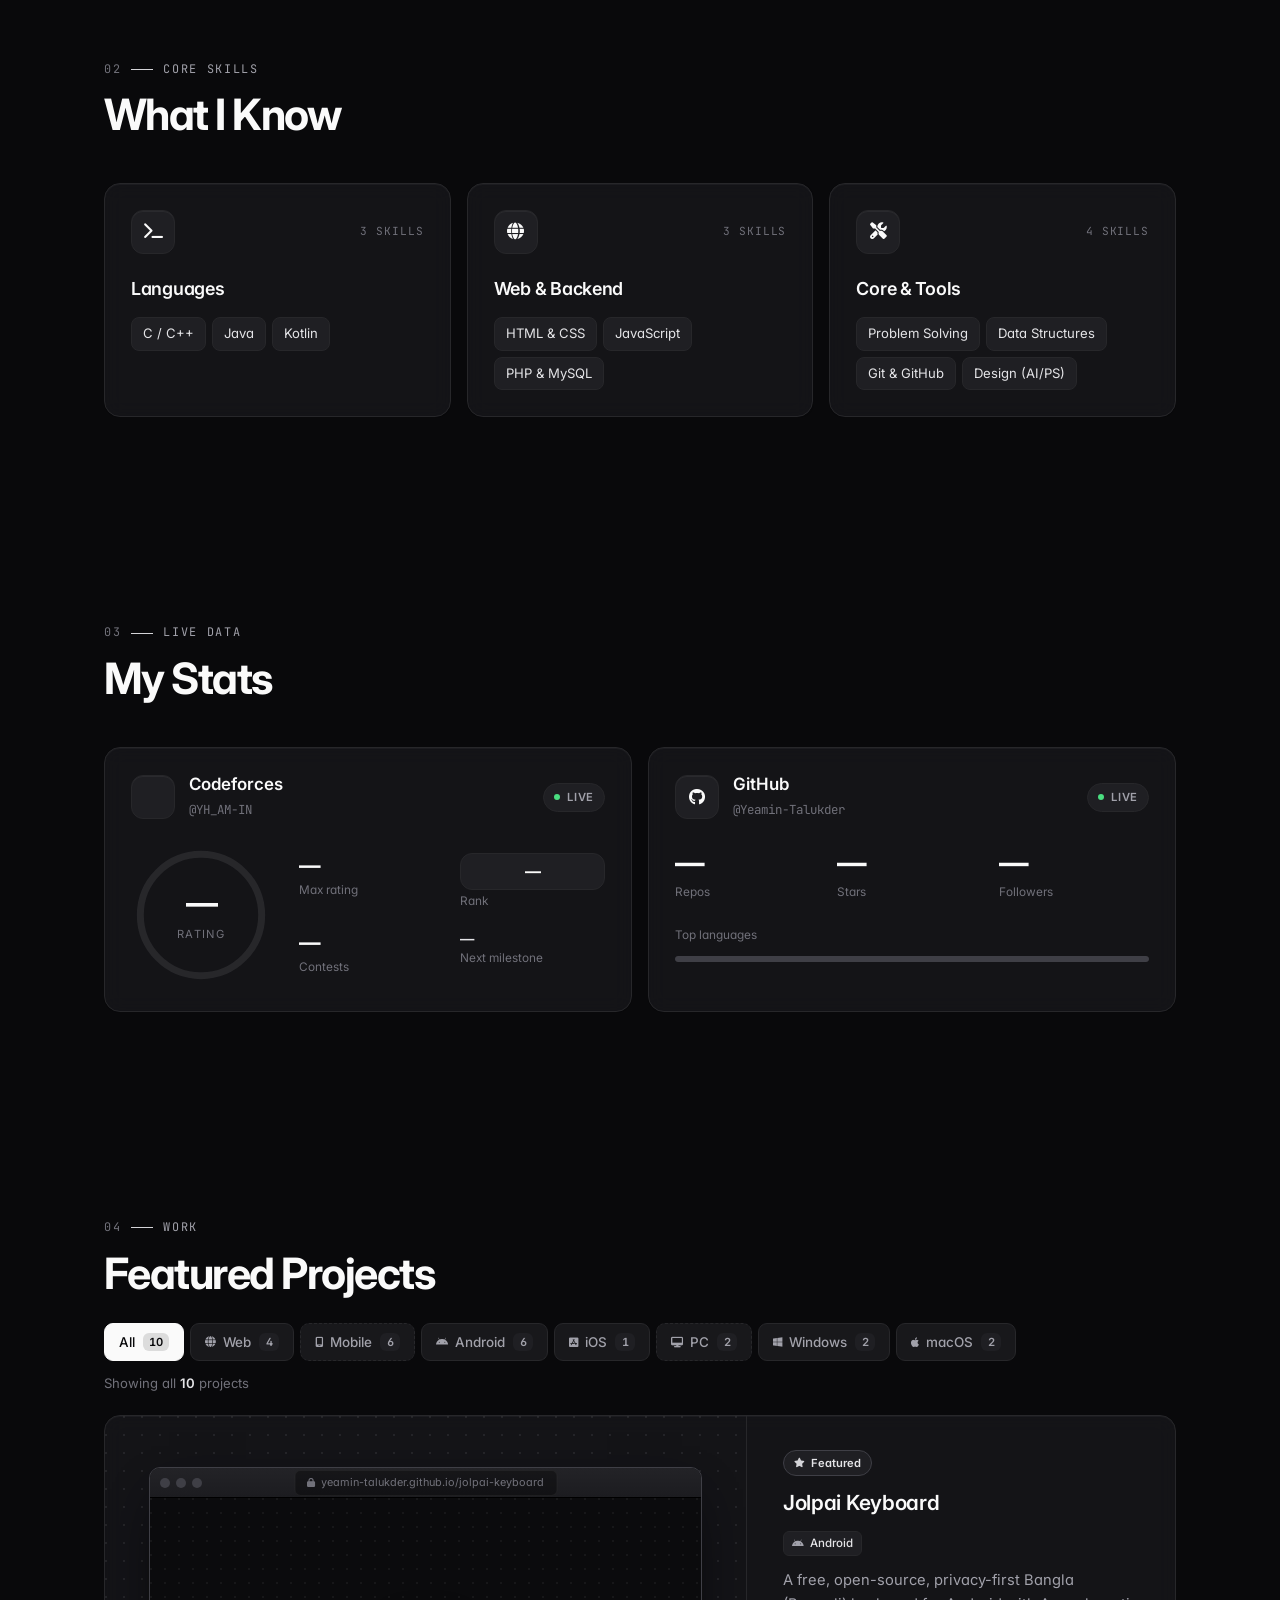
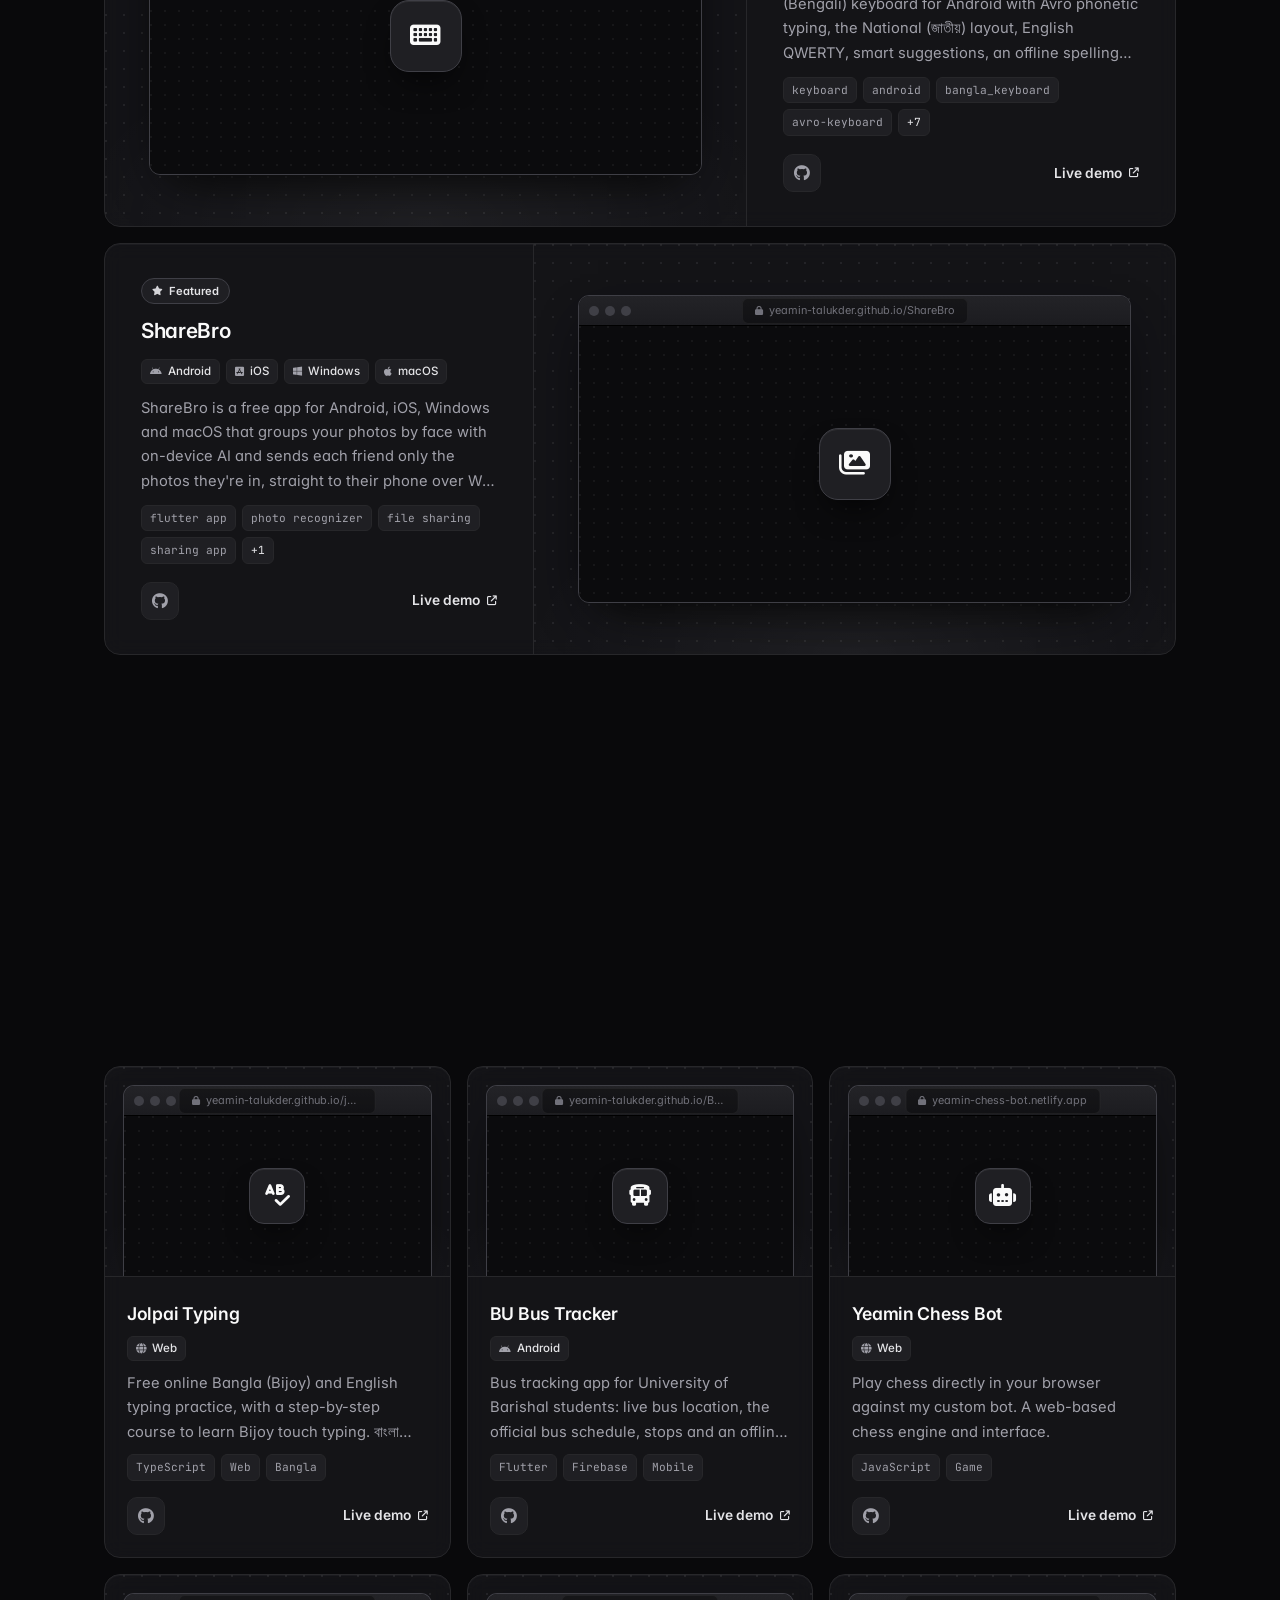
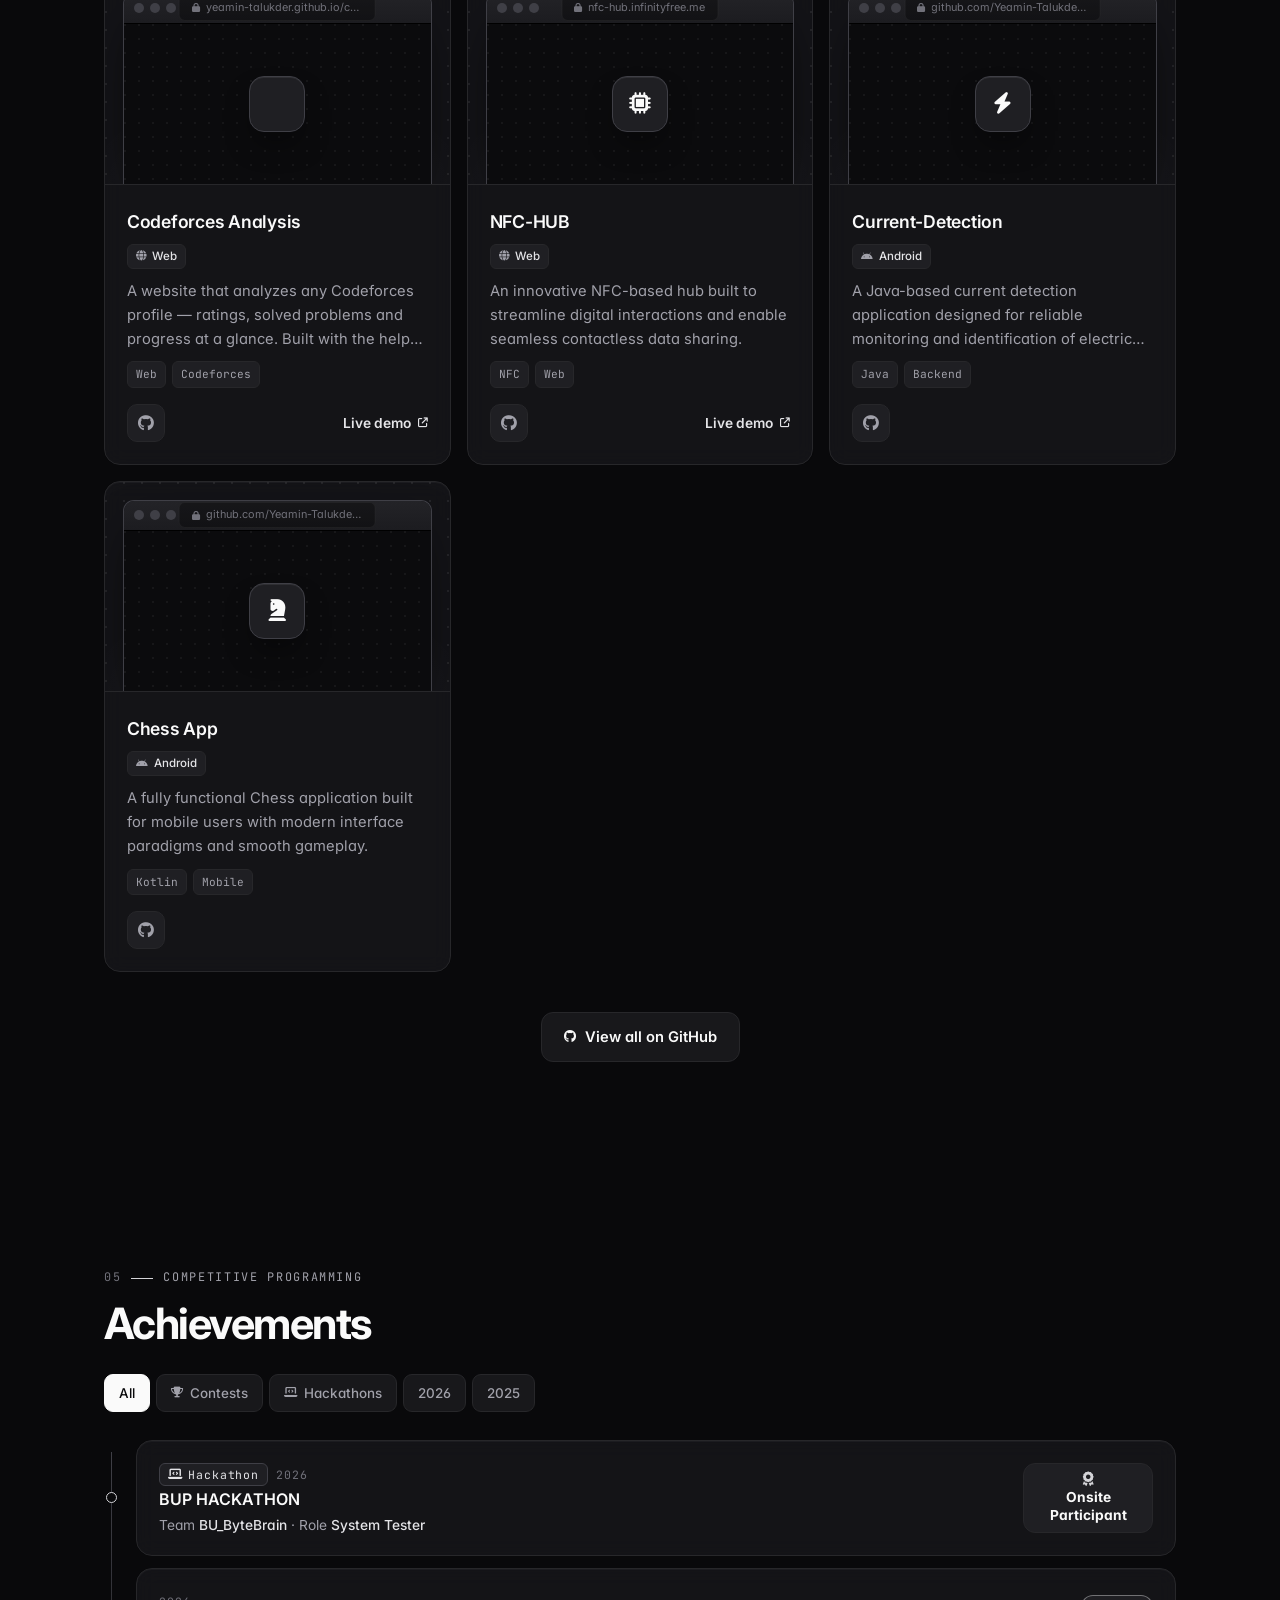
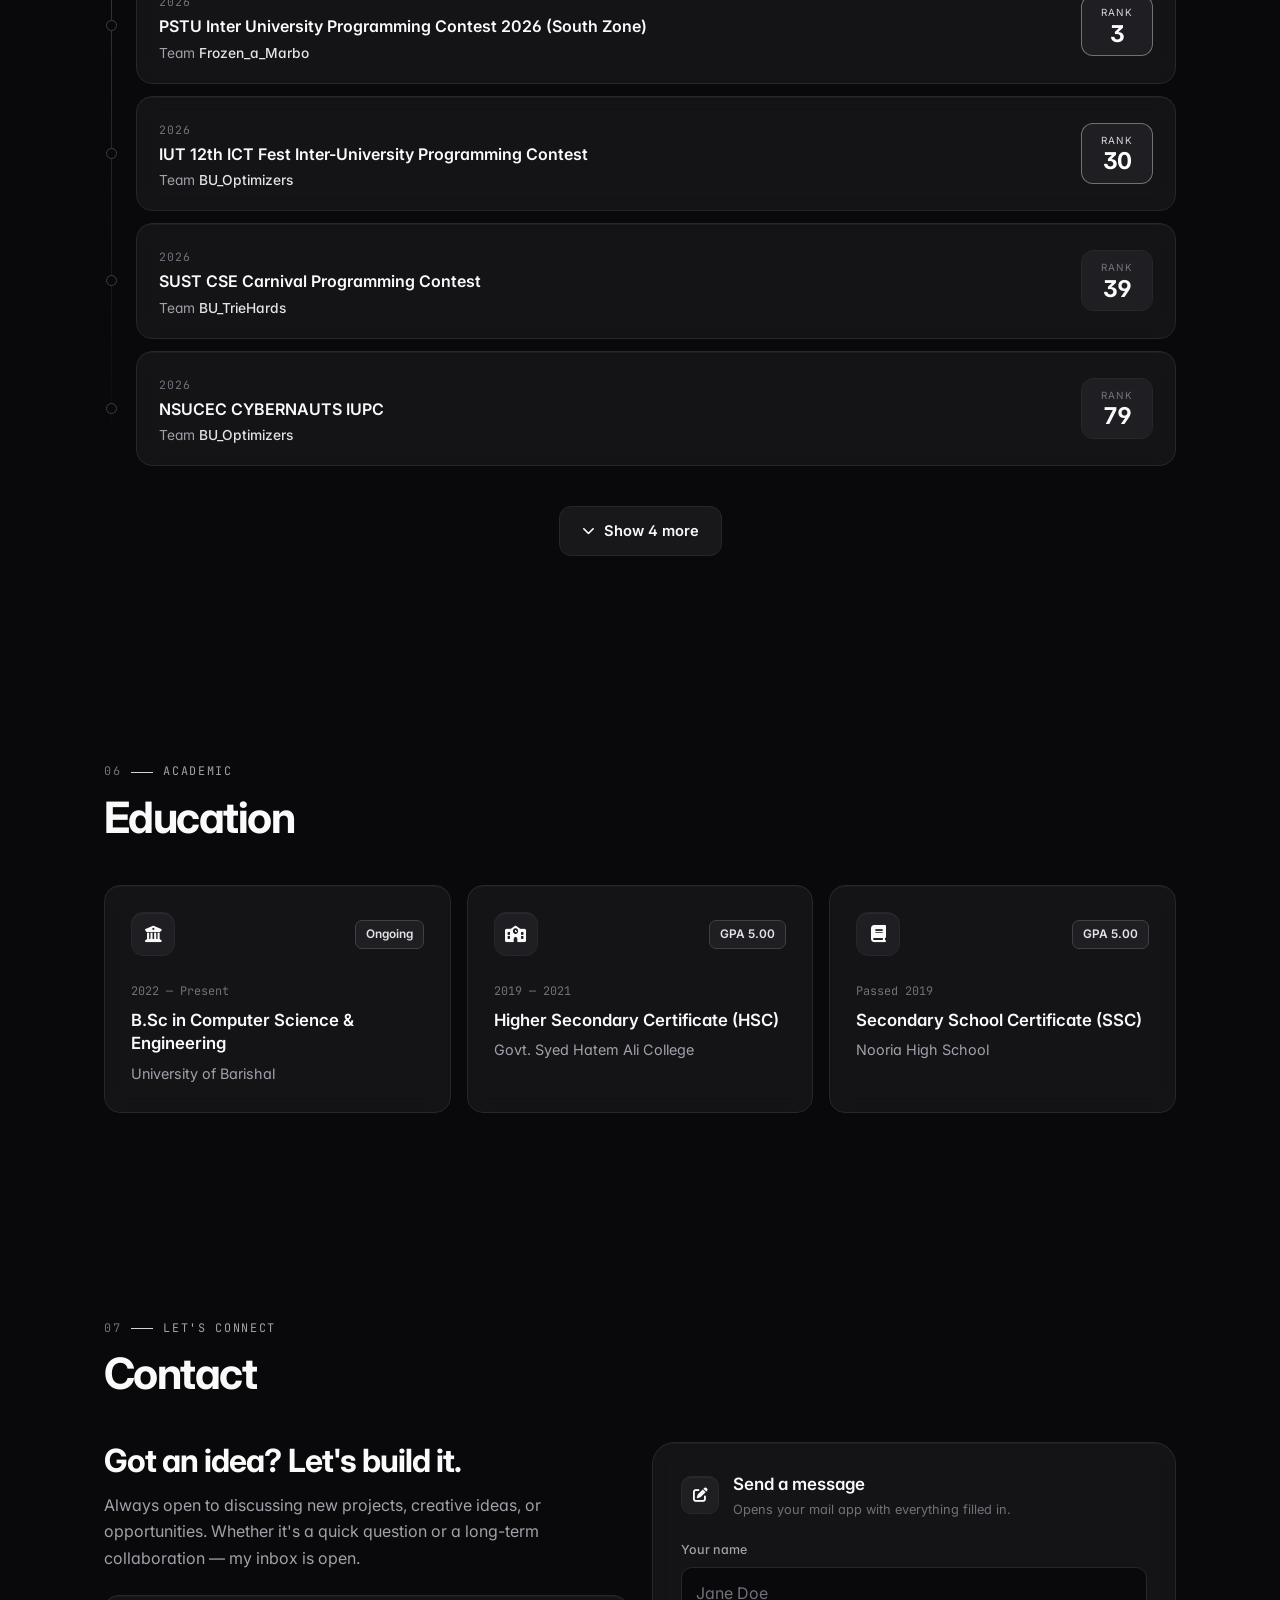
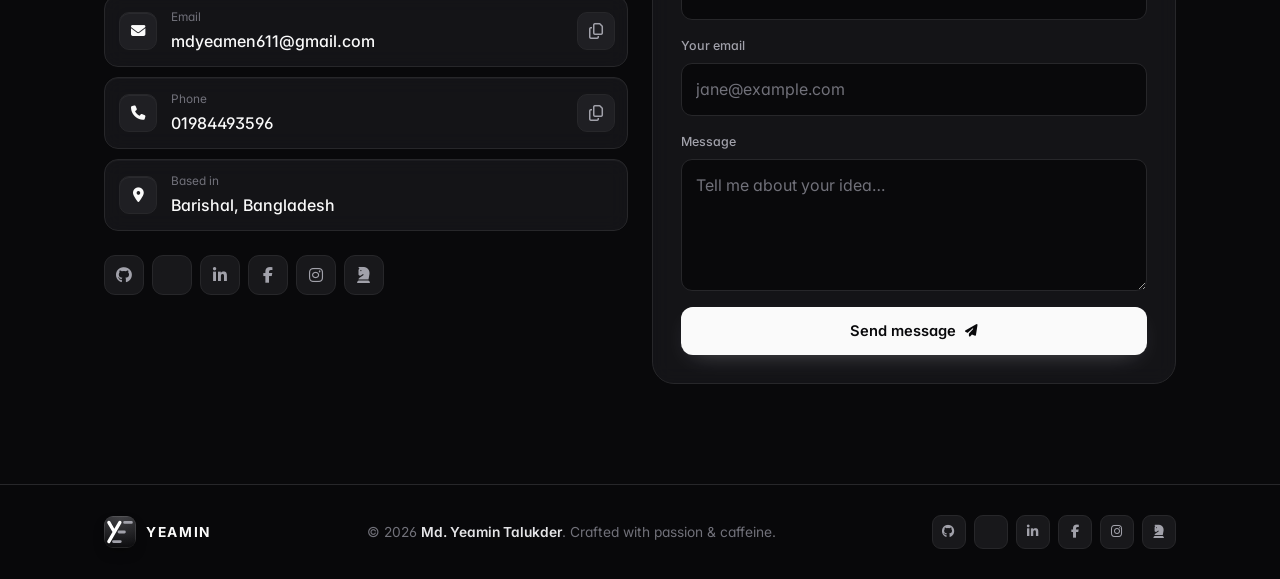
==== commit ea98723a: "Mark ShareBro as multi-platform (Android, iOS, Windows, macOS) Co-Authored-By: Claude Opus 5.5 <nore" ====
--- a/index.html
+++ b/index.html
@@ -36,7 +36,7 @@
       "url": "https://yh-am-in.netlify.app/",
       "name": "Yeamin Talukder — Software Developer & Competitive Programmer",
       "description": "Software developer and competitive programmer from Bangladesh. CSE student at University of Barishal, building Android apps like Jolpai Keyboard and ShareBro.",
-      "dateModified": "2026-11-27T19:25:34.510Z",
+      "dateModified": "2026-11-27T19:28:28.431Z",
       "isPartOf": {
         "@id": "https://yh-am-in.netlify.app/#website"
       },
@@ -141,7 +141,7 @@
           "item": {
             "@type": "SoftwareSourceCode",
             "name": "ShareBro",
-            "description": "ShareBro is a free Android app that groups your photos by face with on-device AI and sends each friend only the photos they're in, straight to their phone over Wi-Fi, a hotspot or with no network at all. It's built for group trips, weddings and events: the friend who took 2,000 photos can share them with everyone in minutes instead of hours. Works 100% offline: no cloud, no uploads, no account.",
+            "description": "ShareBro is a free app for Android, iOS, Windows and macOS that groups your photos by face with on-device AI and sends each friend only the photos they're in, straight to their phone over Wi-Fi, a hotspot or with no network at all. It's built for group trips, weddings and events: the friend who took 2,000 photos can share them with everyone in minutes instead of hours. Works 100% offline: no cloud, no uploads, no account.",
             "url": "https://yeamin-talukder.github.io/ShareBro/",
             "codeRepository": "https://github.com/Yeamin-Talukder/ShareBro",
             "image": "https://cdn.jsdelivr.net/gh/Yeamin-Talukder/ShareBro@main/docs/cover.jpg",
@@ -347,7 +347,7 @@
 <header><h1>Md. Yeamin Talukder</h1><p>Problem Solver · Web Developer · Competitive Programmer · Creative Thinker</p><p>CSE student at the University of Barishal — passionate about competitive programming and building performant software.</p></header>
 <section><h2>About</h2><p>I am an enthusiastic Computer Science &amp; Engineering student at the <strong>University of Barishal</strong>, driven by a deep curiosity for technology and a commitment to continuous learning.</p><p>I thrive on tackling complex algorithmic challenges and architecting robust software solutions. I believe in writing clean code, thinking critically, and constantly pushing the boundaries of my own capabilities.</p></section>
 <section><h2>Skills</h2><ul><li><strong>Languages:</strong> C / C++, Java, Kotlin</li><li><strong>Web &amp; Backend:</strong> HTML &amp; CSS, JavaScript, PHP &amp; MySQL</li><li><strong>Core &amp; Tools:</strong> Problem Solving, Data Structures, Git &amp; GitHub, Design (AI/PS)</li></ul></section>
-<section><h2>Projects</h2><ul><li><h3><a href="https://yeamin-talukder.github.io/jolpai-keyboard/">Jolpai Keyboard</a></h3><p>A free, open-source, privacy-first Bangla (Bengali) keyboard for Android with Avro phonetic typing, the National (জাতীয়) layout, English QWERTY, smart suggestions, an offline spelling and grammar check, offline English↔Bangla translation, voice typing, a clipboard manager and 64 themes. No ads, no tracking, and nothing you type leaves your phone.</p><p><a href="https://github.com/Yeamin-Talukder/jolpai-keyboard">Source code</a> · <a href="https://yeamin-talukder.github.io/jolpai-keyboard/">Live demo</a></p></li><li><h3><a href="https://yeamin-talukder.github.io/ShareBro/">ShareBro</a></h3><p>ShareBro is a free Android app that groups your photos by face with on-device AI and sends each friend only the photos they&#39;re in, straight to their phone over Wi-Fi, a hotspot or with no network at all. It&#39;s built for group trips, weddings and events: the friend who took 2,000 photos can share them with everyone in minutes instead of hours. Works 100% offline: no cloud, no uploads, no account.</p><p><a href="https://github.com/Yeamin-Talukder/ShareBro">Source code</a> · <a href="https://yeamin-talukder.github.io/ShareBro/">Live demo</a></p></li><li><h3><a href="https://yeamin-talukder.github.io/PasteHive/">PasteHive</a></h3><p>A clipboard manager for Windows, macOS and Android that keeps a searchable history and syncs your clipboard between your devices over the local network. Built with Flutter.</p><p><a href="https://github.com/Yeamin-Talukder/PasteHive">Source code</a> · <a href="https://yeamin-talukder.github.io/PasteHive/">Live demo</a></p></li><li><h3><a href="https://yeamin-talukder.github.io/jolpai-typing/">Jolpai Typing</a></h3><p>Free online Bangla (Bijoy) and English typing practice, with a step-by-step course to learn Bijoy touch typing. বাংলা টাইপিং শিখুন।</p><p><a href="https://github.com/Yeamin-Talukder/jolpai-typing">Source code</a> · <a href="https://yeamin-talukder.github.io/jolpai-typing/">Live demo</a></p></li><li><h3><a href="https://yeamin-talukder.github.io/Barishal-University-Bus-Tracking-App/">BU Bus Tracker</a></h3><p>Bus tracking app for University of Barishal students: live bus location, the official bus schedule, stops and an offline map. Built with Flutter, MapLibre, OpenStreetMap and Firebase.</p><p><a href="https://github.com/Yeamin-Talukder/Barishal-University-Bus-Tracking-App">Source code</a> · <a href="https://yeamin-talukder.github.io/Barishal-University-Bus-Tracking-App/">Live demo</a></p></li><li><h3><a href="https://yeamin-chess-bot.netlify.app/">Yeamin Chess Bot</a></h3><p>Play chess directly in your browser against my custom bot. A web-based chess engine and interface.</p><p><a href="https://github.com/Yeamin-Talukder/Yeamin-chess-bot">Source code</a> · <a href="https://yeamin-chess-bot.netlify.app/">Live demo</a></p></li><li><h3><a href="https://yeamin-talukder.github.io/codeforces_analysis/">Codeforces Analysis</a></h3><p>A website that analyzes any Codeforces profile — ratings, solved problems and progress at a glance. Built with the help of AI.</p><p><a href="https://github.com/Yeamin-Talukder/codeforces_analysis">Source code</a> · <a href="https://yeamin-talukder.github.io/codeforces_analysis/">Live demo</a></p></li><li><h3><a href="https://nfc-hub.infinityfree.me/">NFC-HUB</a></h3><p>An innovative NFC-based hub built to streamline digital interactions and enable seamless contactless data sharing.</p><p><a href="https://github.com/Yeamin-Talukder/NFC-HUB">Source code</a> · <a href="https://nfc-hub.infinityfree.me/">Live demo</a></p></li><li><h3><a href="https://github.com/Yeamin-Talukder/Current-Detection">Current-Detection</a></h3><p>A Java-based current detection application designed for reliable monitoring and identification of electrical current states.</p><p><a href="https://github.com/Yeamin-Talukder/Current-Detection">Source code</a></p></li><li><h3><a href="https://github.com/Yeamin-Talukder/Chess-app">Chess App</a></h3><p>A fully functional Chess application built for mobile users with modern interface paradigms and smooth gameplay.</p><p><a href="https://github.com/Yeamin-Talukder/Chess-app">Source code</a></p></li></ul></section>
+<section><h2>Projects</h2><ul><li><h3><a href="https://yeamin-talukder.github.io/jolpai-keyboard/">Jolpai Keyboard</a></h3><p>A free, open-source, privacy-first Bangla (Bengali) keyboard for Android with Avro phonetic typing, the National (জাতীয়) layout, English QWERTY, smart suggestions, an offline spelling and grammar check, offline English↔Bangla translation, voice typing, a clipboard manager and 64 themes. No ads, no tracking, and nothing you type leaves your phone.</p><p><a href="https://github.com/Yeamin-Talukder/jolpai-keyboard">Source code</a> · <a href="https://yeamin-talukder.github.io/jolpai-keyboard/">Live demo</a></p></li><li><h3><a href="https://yeamin-talukder.github.io/ShareBro/">ShareBro</a></h3><p>ShareBro is a free app for Android, iOS, Windows and macOS that groups your photos by face with on-device AI and sends each friend only the photos they&#39;re in, straight to their phone over Wi-Fi, a hotspot or with no network at all. It&#39;s built for group trips, weddings and events: the friend who took 2,000 photos can share them with everyone in minutes instead of hours. Works 100% offline: no cloud, no uploads, no account.</p><p><a href="https://github.com/Yeamin-Talukder/ShareBro">Source code</a> · <a href="https://yeamin-talukder.github.io/ShareBro/">Live demo</a></p></li><li><h3><a href="https://yeamin-talukder.github.io/PasteHive/">PasteHive</a></h3><p>A clipboard manager for Windows, macOS and Android that keeps a searchable history and syncs your clipboard between your devices over the local network. Built with Flutter.</p><p><a href="https://github.com/Yeamin-Talukder/PasteHive">Source code</a> · <a href="https://yeamin-talukder.github.io/PasteHive/">Live demo</a></p></li><li><h3><a href="https://yeamin-talukder.github.io/jolpai-typing/">Jolpai Typing</a></h3><p>Free online Bangla (Bijoy) and English typing practice, with a step-by-step course to learn Bijoy touch typing. বাংলা টাইপিং শিখুন।</p><p><a href="https://github.com/Yeamin-Talukder/jolpai-typing">Source code</a> · <a href="https://yeamin-talukder.github.io/jolpai-typing/">Live demo</a></p></li><li><h3><a href="https://yeamin-talukder.github.io/Barishal-University-Bus-Tracking-App/">BU Bus Tracker</a></h3><p>Bus tracking app for University of Barishal students: live bus location, the official bus schedule, stops and an offline map. Built with Flutter, MapLibre, OpenStreetMap and Firebase.</p><p><a href="https://github.com/Yeamin-Talukder/Barishal-University-Bus-Tracking-App">Source code</a> · <a href="https://yeamin-talukder.github.io/Barishal-University-Bus-Tracking-App/">Live demo</a></p></li><li><h3><a href="https://yeamin-chess-bot.netlify.app/">Yeamin Chess Bot</a></h3><p>Play chess directly in your browser against my custom bot. A web-based chess engine and interface.</p><p><a href="https://github.com/Yeamin-Talukder/Yeamin-chess-bot">Source code</a> · <a href="https://yeamin-chess-bot.netlify.app/">Live demo</a></p></li><li><h3><a href="https://yeamin-talukder.github.io/codeforces_analysis/">Codeforces Analysis</a></h3><p>A website that analyzes any Codeforces profile — ratings, solved problems and progress at a glance. Built with the help of AI.</p><p><a href="https://github.com/Yeamin-Talukder/codeforces_analysis">Source code</a> · <a href="https://yeamin-talukder.github.io/codeforces_analysis/">Live demo</a></p></li><li><h3><a href="https://nfc-hub.infinityfree.me/">NFC-HUB</a></h3><p>An innovative NFC-based hub built to streamline digital interactions and enable seamless contactless data sharing.</p><p><a href="https://github.com/Yeamin-Talukder/NFC-HUB">Source code</a> · <a href="https://nfc-hub.infinityfree.me/">Live demo</a></p></li><li><h3><a href="https://github.com/Yeamin-Talukder/Current-Detection">Current-Detection</a></h3><p>A Java-based current detection application designed for reliable monitoring and identification of electrical current states.</p><p><a href="https://github.com/Yeamin-Talukder/Current-Detection">Source code</a></p></li><li><h3><a href="https://github.com/Yeamin-Talukder/Chess-app">Chess App</a></h3><p>A fully functional Chess application built for mobile users with modern interface paradigms and smooth gameplay.</p><p><a href="https://github.com/Yeamin-Talukder/Chess-app">Source code</a></p></li></ul></section>
 <section><h2>Achievements</h2><ul><li>2026 — BUP HACKATHON (Team BU_ByteBrain) — Onsite Participant</li><li>2026 — PSTU Inter University Programming Contest 2026 (South Zone) (Team Frozen_a_Marbo) — Rank 3</li><li>2026 — IUT 12th ICT Fest Inter-University Programming Contest (Team BU_Optimizers) — Rank 30</li><li>2026 — SUST CSE Carnival Programming Contest (Team BU_TrieHards) — Rank 39</li><li>2026 — NSUCEC CYBERNAUTS IUPC (Team BU_Optimizers) — Rank 79</li><li>2025 — ICPC Dhaka Regional Site — Onsite (Hosted by BUBT) (Team BU_Optimizers) — Rank 94</li><li>2025 — CUET Inter University Programming Contest (IUPC) (Team BU_Optimizers) — Rank 68</li><li>2025 — NWE CSE FEST Programming Contest (Team BU_Optimizers) — Rank 18</li><li>2025 — KUET IUPC Onsite (Team BU_NullPointers) — Rank 99</li></ul></section>
 <section><h2>Education</h2><ul><li>B.Sc in Computer Science &amp; Engineering, University of Barishal (2022 — Present) — Ongoing</li><li>Higher Secondary Certificate (HSC), Govt. Syed Hatem Ali College (2019 — 2021) — GPA 5.00</li><li>Secondary School Certificate (SSC), Nooria High School (Passed 2019) — GPA 5.00</li></ul></section>
 <section><h2>Contact</h2><p><a href="mailto:mdyeamen611@gmail.com">mdyeamen611@gmail.com</a> · <a href="https://github.com/Yeamin-Talukder" rel="me">GitHub</a> · <a href="https://codeforces.com/profile/YH_AM-IN" rel="me">Codeforces</a> · <a href="https://www.linkedin.com/in/yh-am-in/" rel="me">LinkedIn</a> · <a href="https://www.facebook.com/2.YH.am.IN" rel="me">Facebook</a> · <a href="https://www.instagram.com/yh_am_in" rel="me">Instagram</a> · <a href="https://www.chess.com/member/yh_am_in" rel="me">Chess.com</a></p></section>
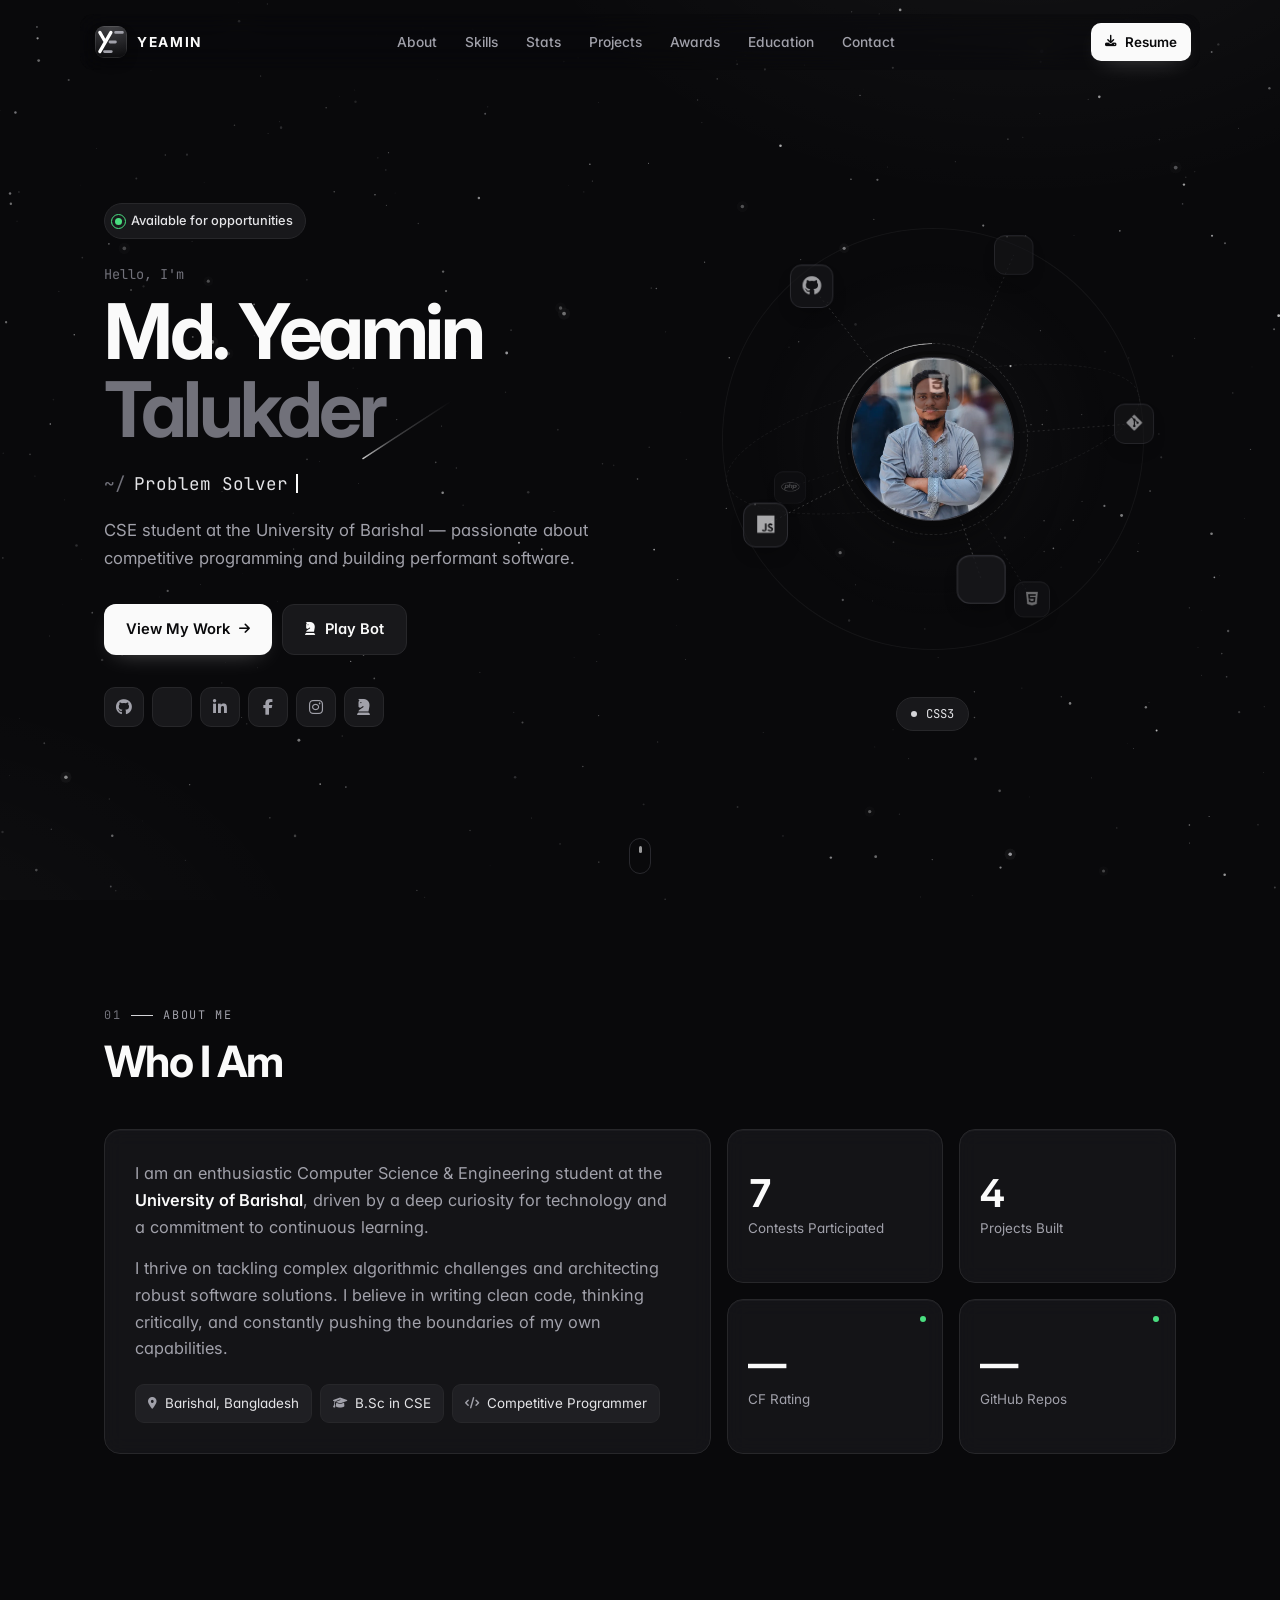
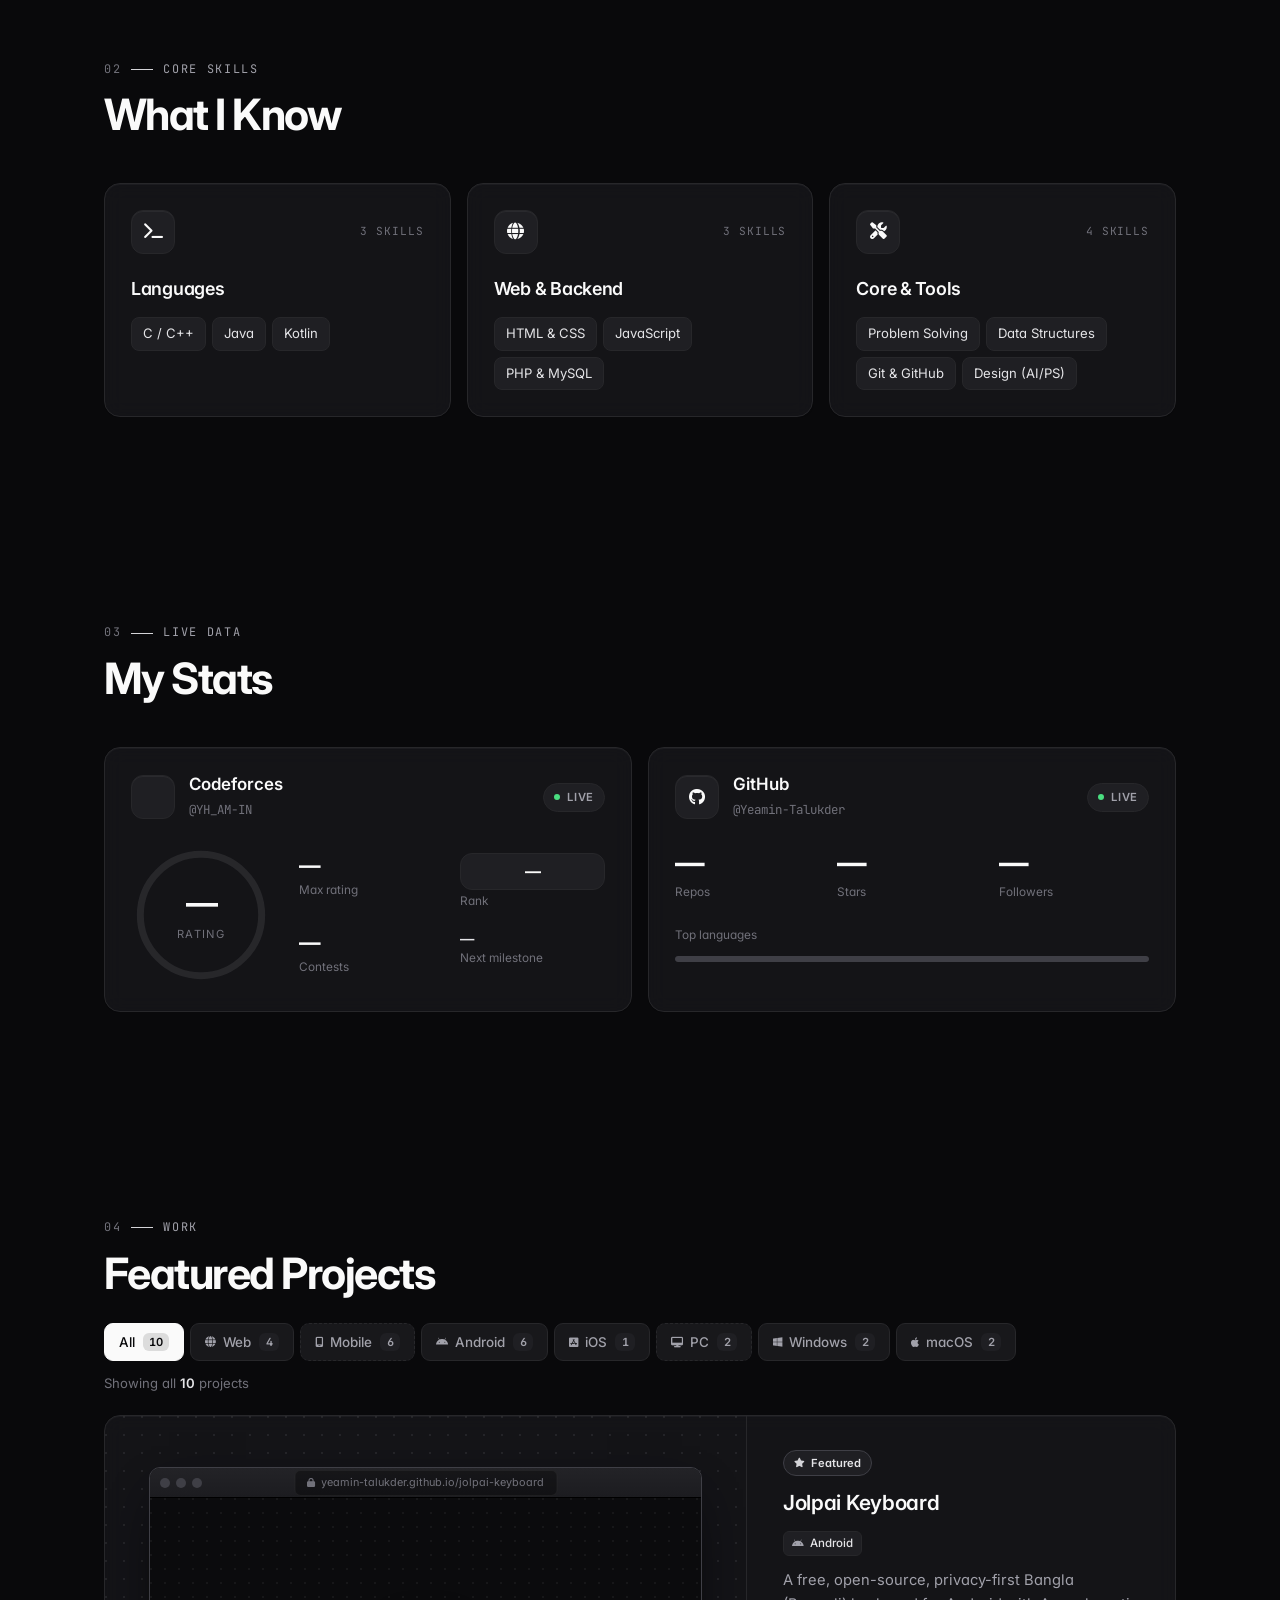
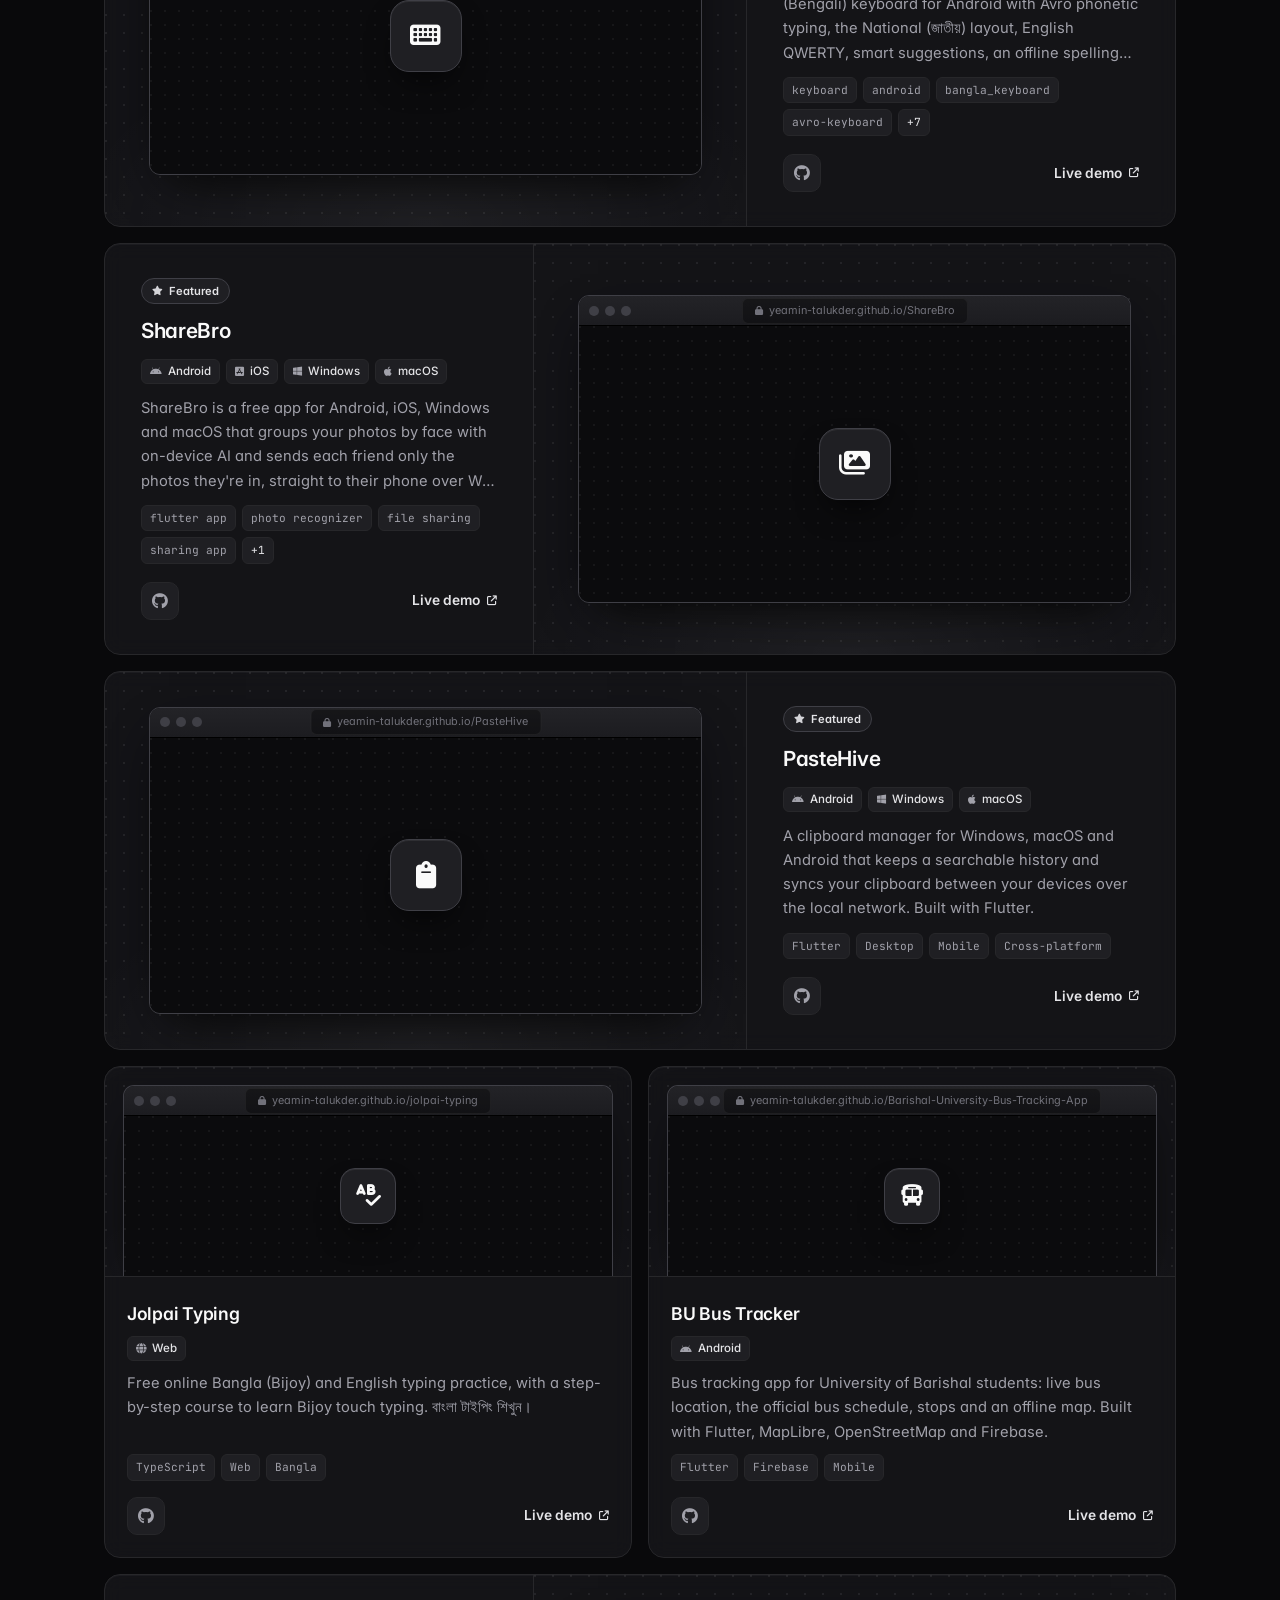
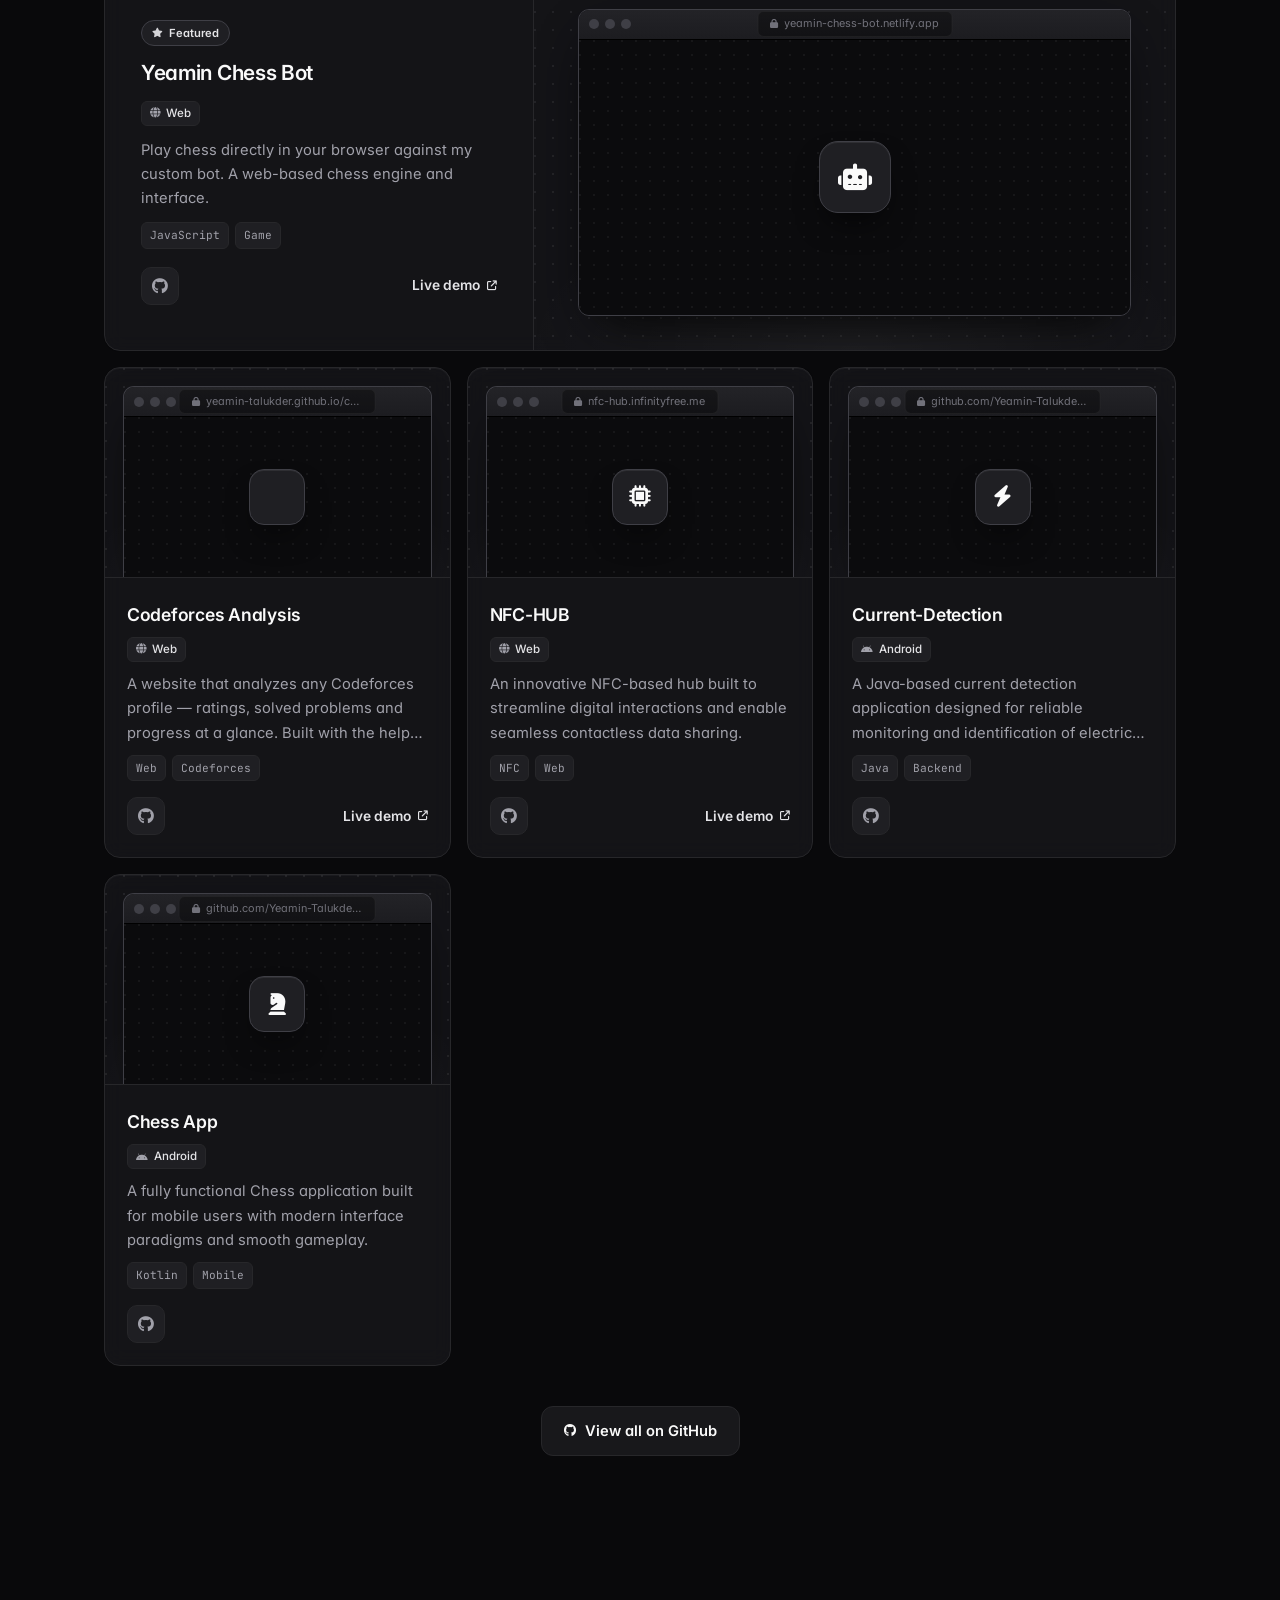
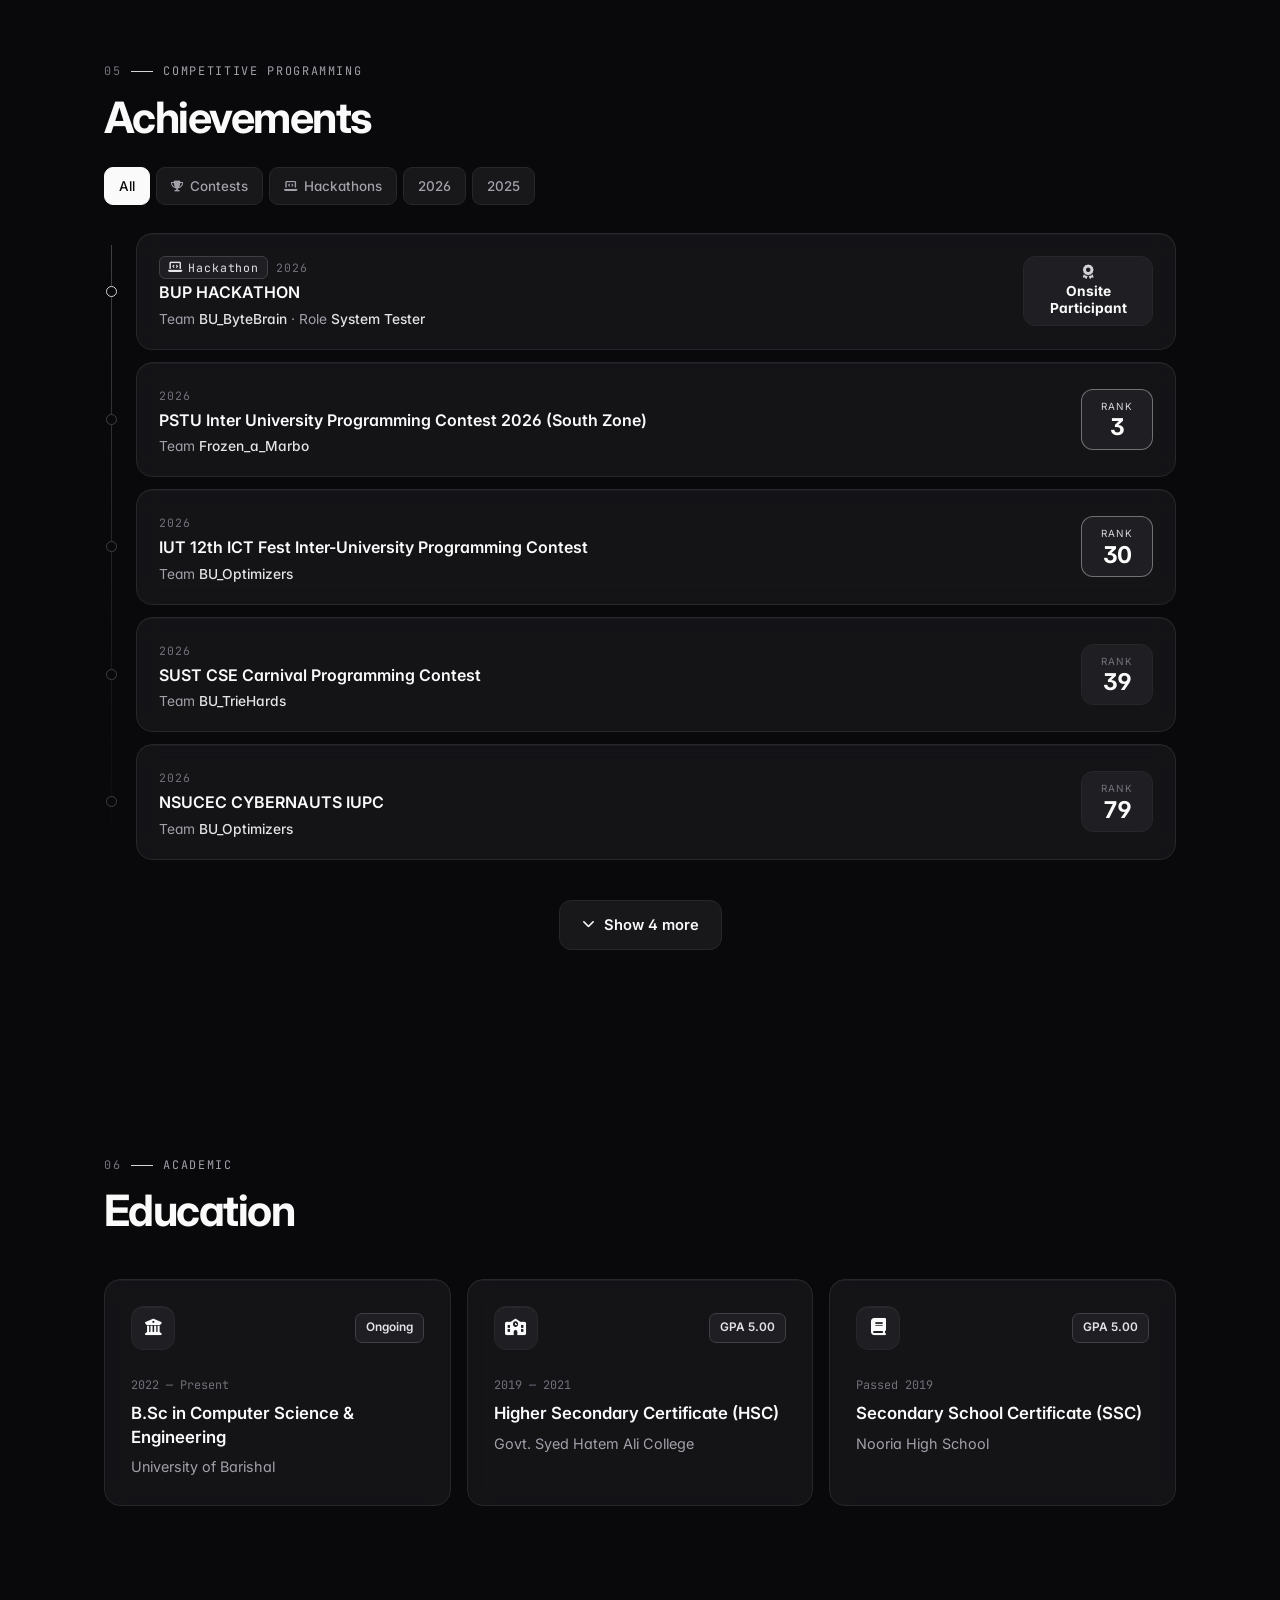
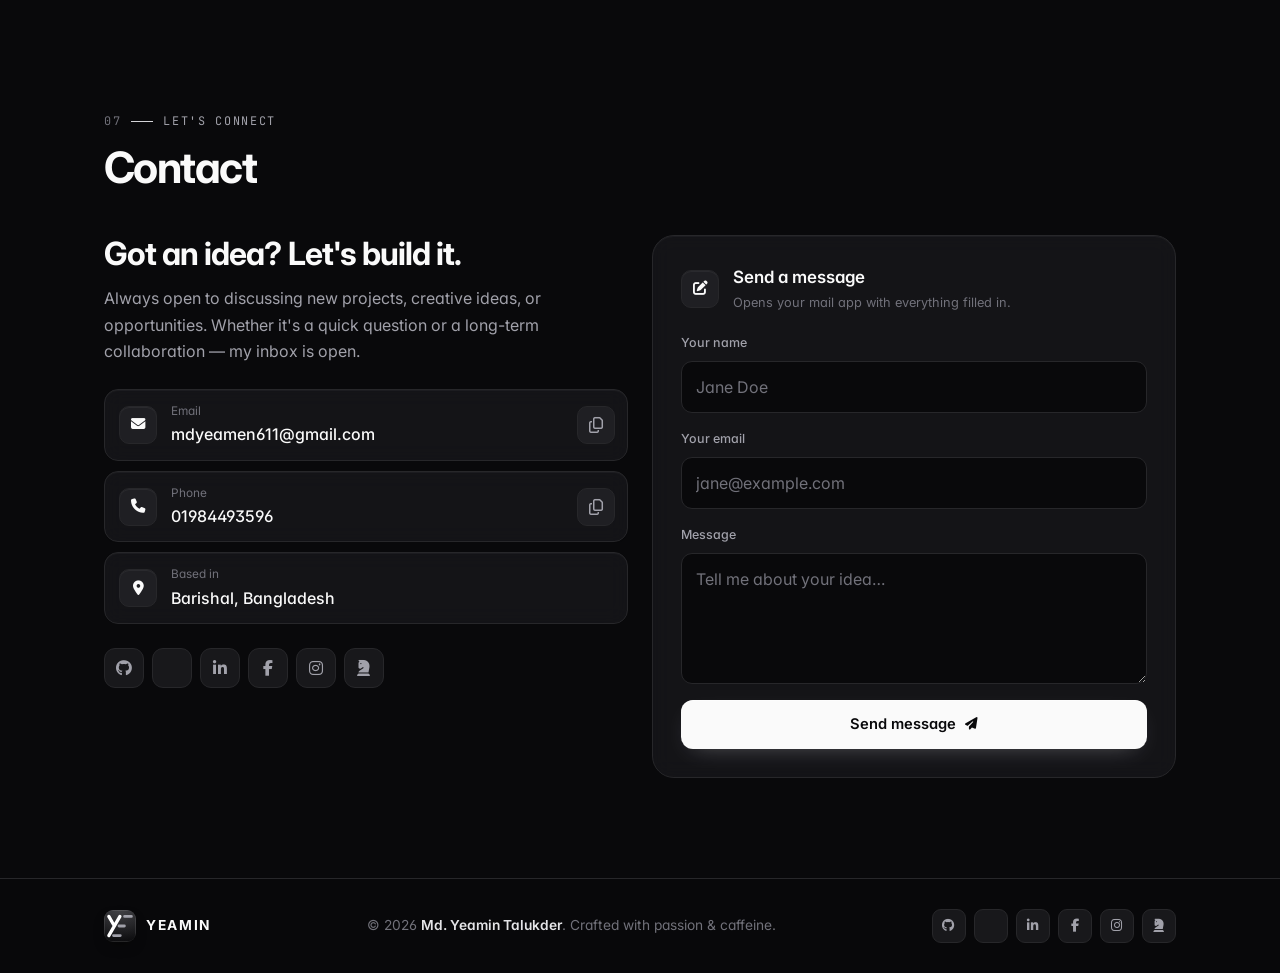
==== commit ff30579a: "Feature Yeamin Chess Bot and keep exact project order with mixed blocks - Projects render in saved o" ====
--- a/index.html
+++ b/index.html
@@ -36,7 +36,7 @@
       "url": "https://yh-am-in.netlify.app/",
       "name": "Yeamin Talukder — Software Developer & Competitive Programmer",
       "description": "Software developer and competitive programmer from Bangladesh. CSE student at University of Barishal, building Android apps like Jolpai Keyboard and ShareBro.",
-      "dateModified": "2026-11-27T19:28:28.431Z",
+      "dateModified": "2026-11-27T19:34:15.838Z",
       "isPartOf": {
         "@id": "https://yh-am-in.netlify.app/#website"
       },
--- a/css/style.css
+++ b/css/style.css
@@ -482,10 +482,13 @@
 .project:hover .p-icon { transform: translateY(-3px) rotate(-4deg); }
 
 /* featured projects: full-width spotlight rows, window alternating left / right */
-.projects-spotlight { display: grid; gap: 16px; margin-bottom: 16px; }
+.projects-flow { display: grid; gap: 16px; }
+.projects-spotlight { display: grid; gap: 16px; }
+.projects-grid.is-short { grid-template-columns: repeat(auto-fit, minmax(300px, 1fr)); }
+.projects-flow > :empty { display: none; }
 .project.is-featured { display: grid; grid-template-columns: minmax(0, 1.2fr) minmax(0, 0.8fr); }
-.projects-spotlight .project:nth-child(even) { grid-template-columns: minmax(0, 0.8fr) minmax(0, 1.2fr); }
-.projects-spotlight .project:nth-child(even) .project-art { order: 2; border-right: 0; border-left: 1px solid var(--border); }
+.projects-spotlight .project.is-flip { grid-template-columns: minmax(0, 0.8fr) minmax(0, 1.2fr); }
+.projects-spotlight .project.is-flip .project-art { order: 2; border-right: 0; border-left: 1px solid var(--border); }
 .project.is-featured .project-body { padding: 34px 36px; justify-content: center; gap: 12px; }
 .project.is-featured .project-body .p-desc { flex: 0 1 auto; }
 .project.is-featured .project-art { height: auto; padding: 34px 44px; align-items: center; justify-content: center; border-bottom: 0; border-right: 1px solid var(--border); }
@@ -501,7 +504,7 @@
     .project.is-featured .project-art { height: 200px; padding: 16px 16px 0; align-items: flex-end; border-right: 0; border-bottom: 1px solid var(--border); }
     .project.is-featured .mac { height: 100%; border-radius: 11px 11px 0 0; border-bottom: 0; }
     .project.is-featured .mac-view { flex: 1; aspect-ratio: auto; }
-    .projects-spotlight .project:nth-child(even) .project-art { order: 0; border-left: 0; }
+    .projects-spotlight .project.is-flip .project-art { order: 0; border-left: 0; }
     .project.is-featured .project-body { padding: 22px; }
 }
 .p-badge {
@@ -812,8 +815,8 @@
 .app-mode .project.is-featured .project-art { height: 190px; padding: 14px 14px 0; align-items: flex-end; border-right: 0; border-bottom: 1px solid var(--border); }
 .app-mode .project.is-featured .mac { height: 100%; border-radius: 11px 11px 0 0; border-bottom: 0; }
 .app-mode .project.is-featured .mac-view { flex: 1; aspect-ratio: auto; }
-.app-mode .projects-spotlight { gap: 12px; margin-bottom: 12px; }
-.app-mode .projects-spotlight .project:nth-child(even) .project-art { order: 0; border-left: 0; }
+.app-mode .projects-flow, .app-mode .projects-spotlight { gap: 12px; }
+.app-mode .projects-spotlight .project.is-flip .project-art { order: 0; border-left: 0; }
 .app-mode .project.is-featured .project-body { padding: 18px; }
 .app-mode .cf-body { flex-direction: column; align-items: stretch; gap: 20px; }
 .app-mode .gauge { margin: 0 auto; width: 130px; height: 130px; }
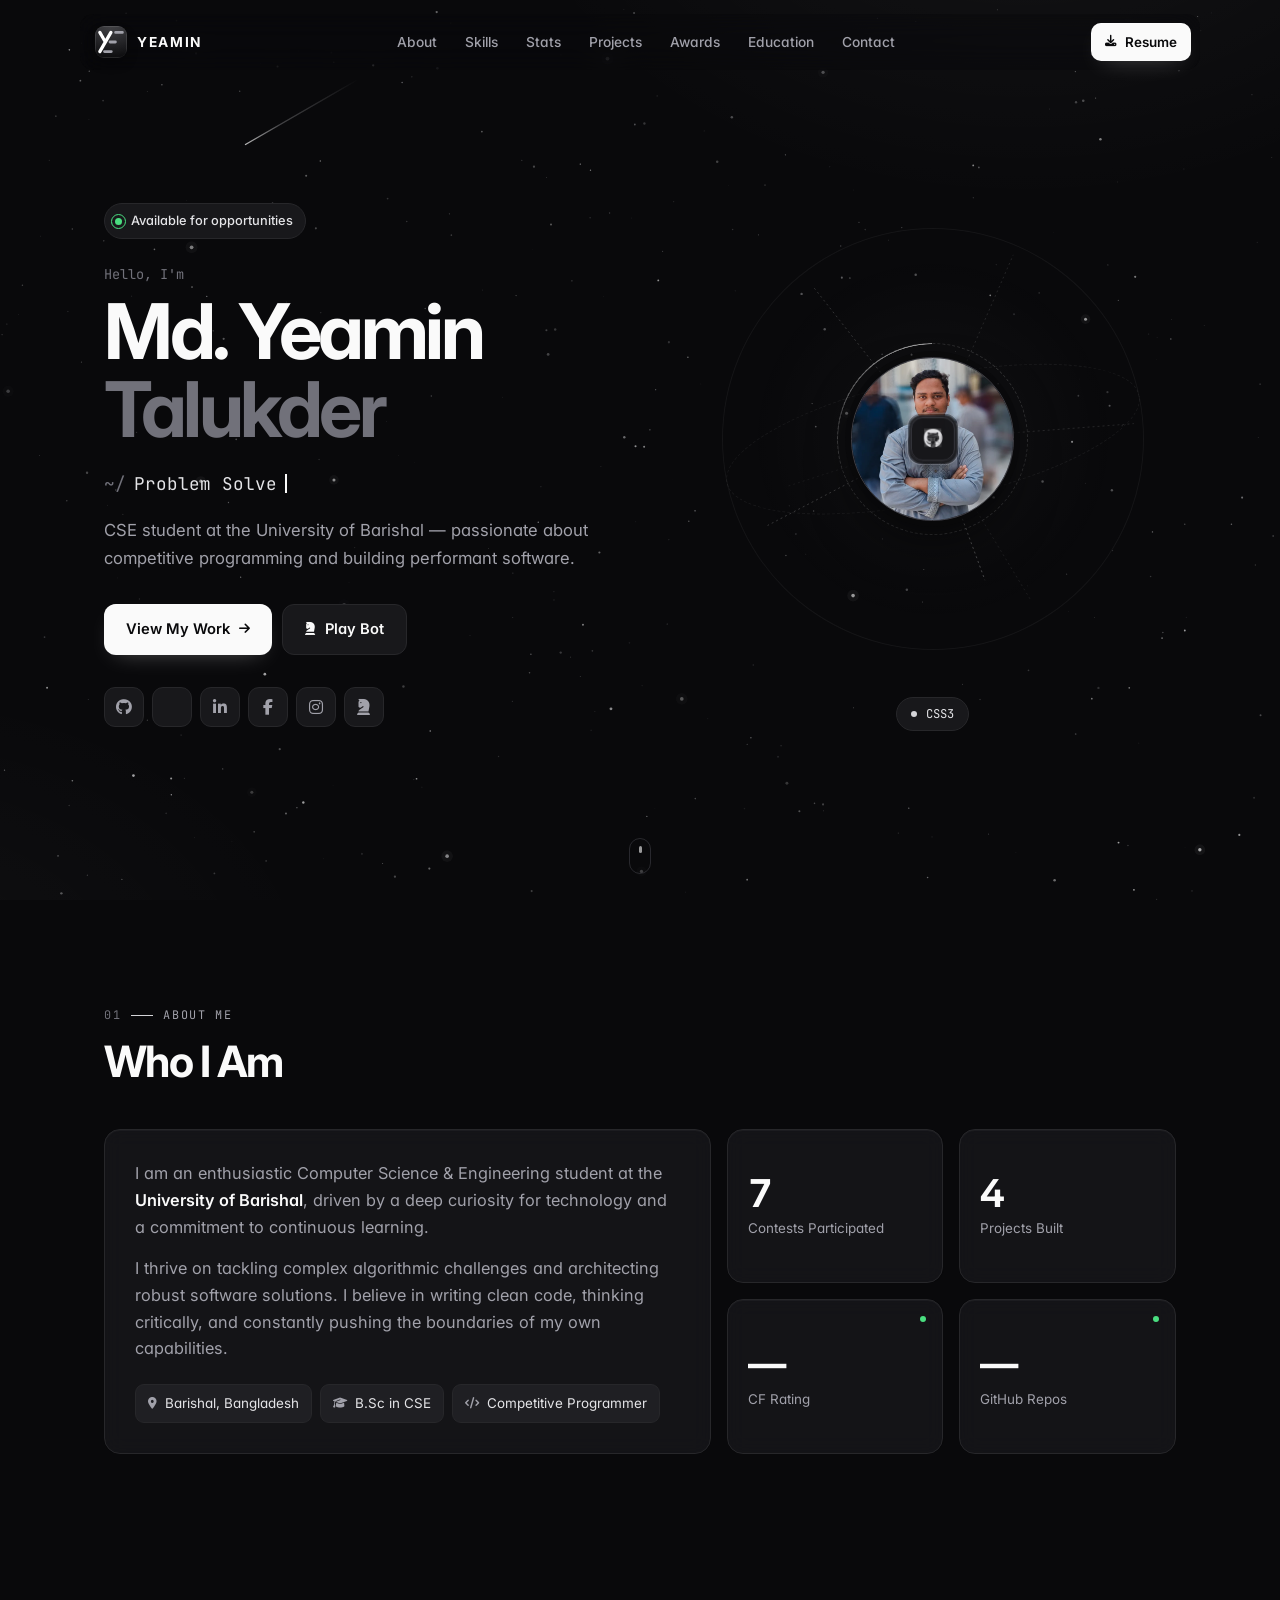
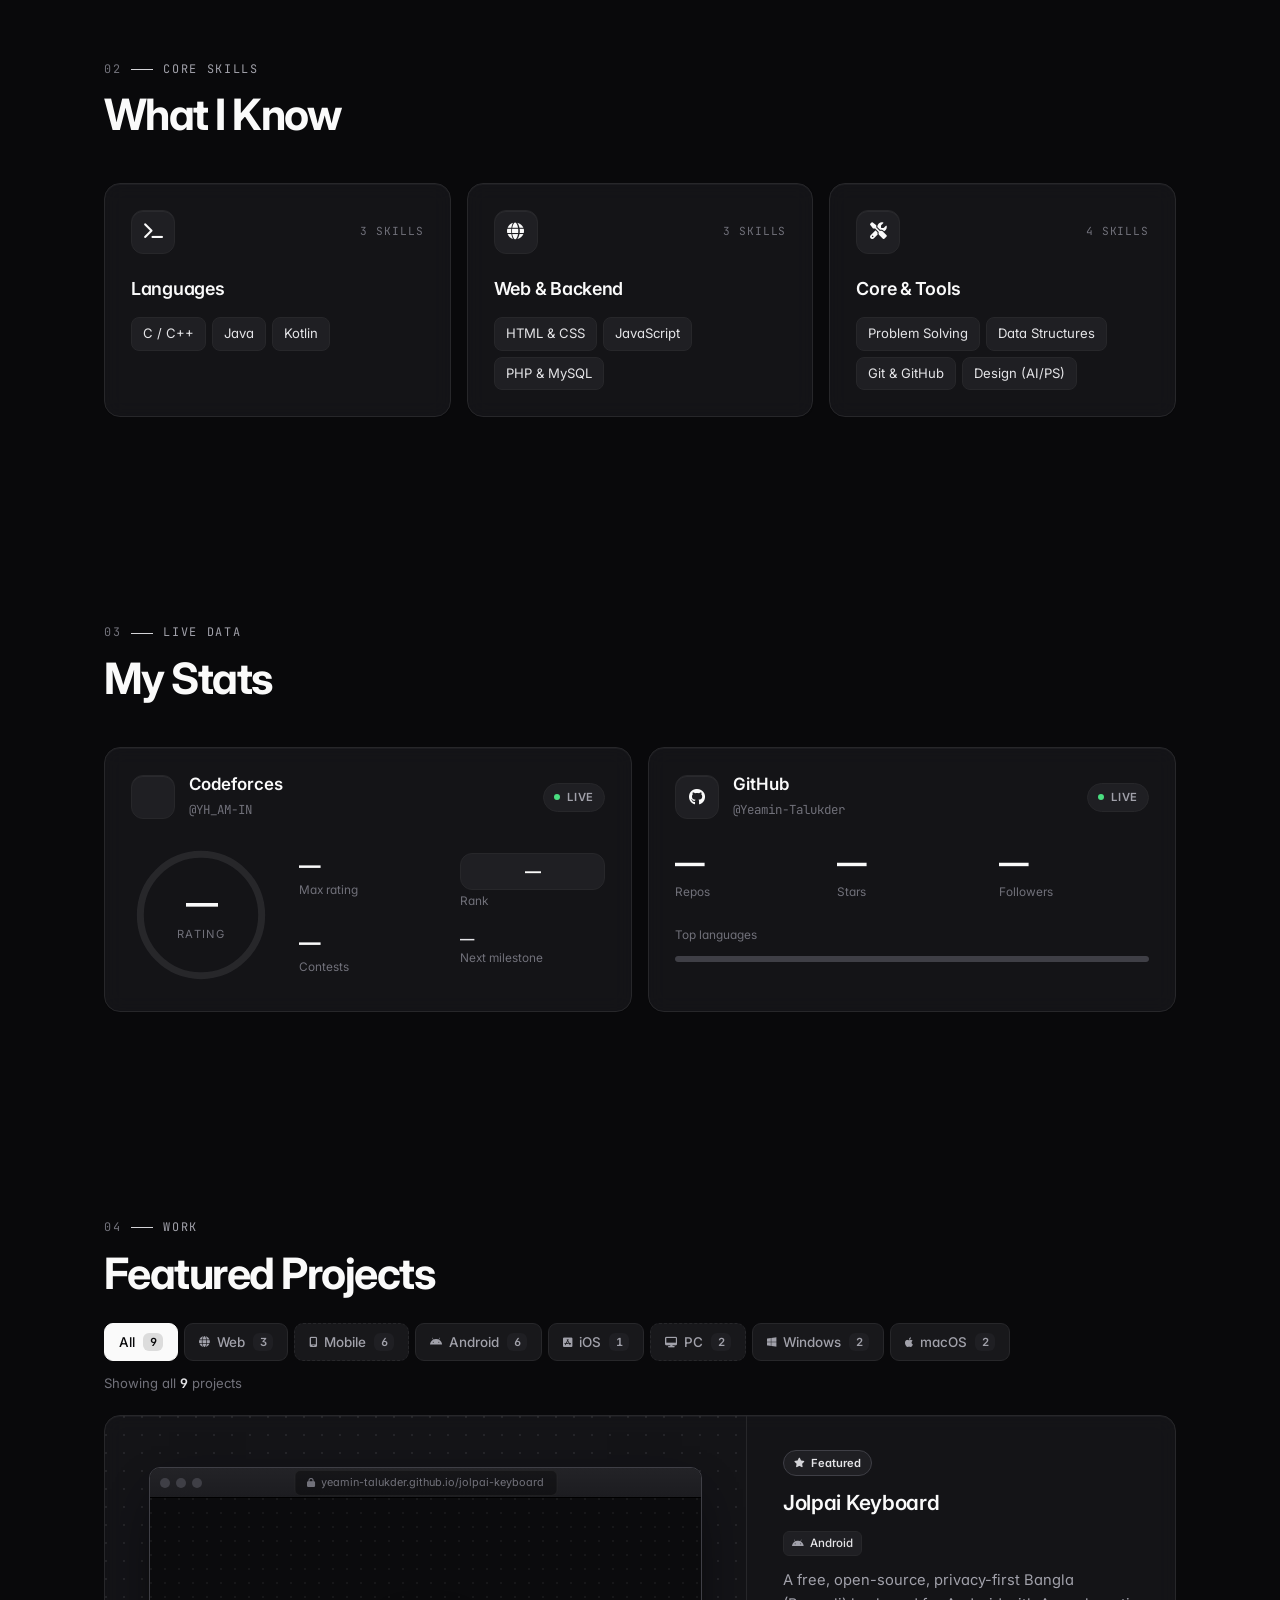
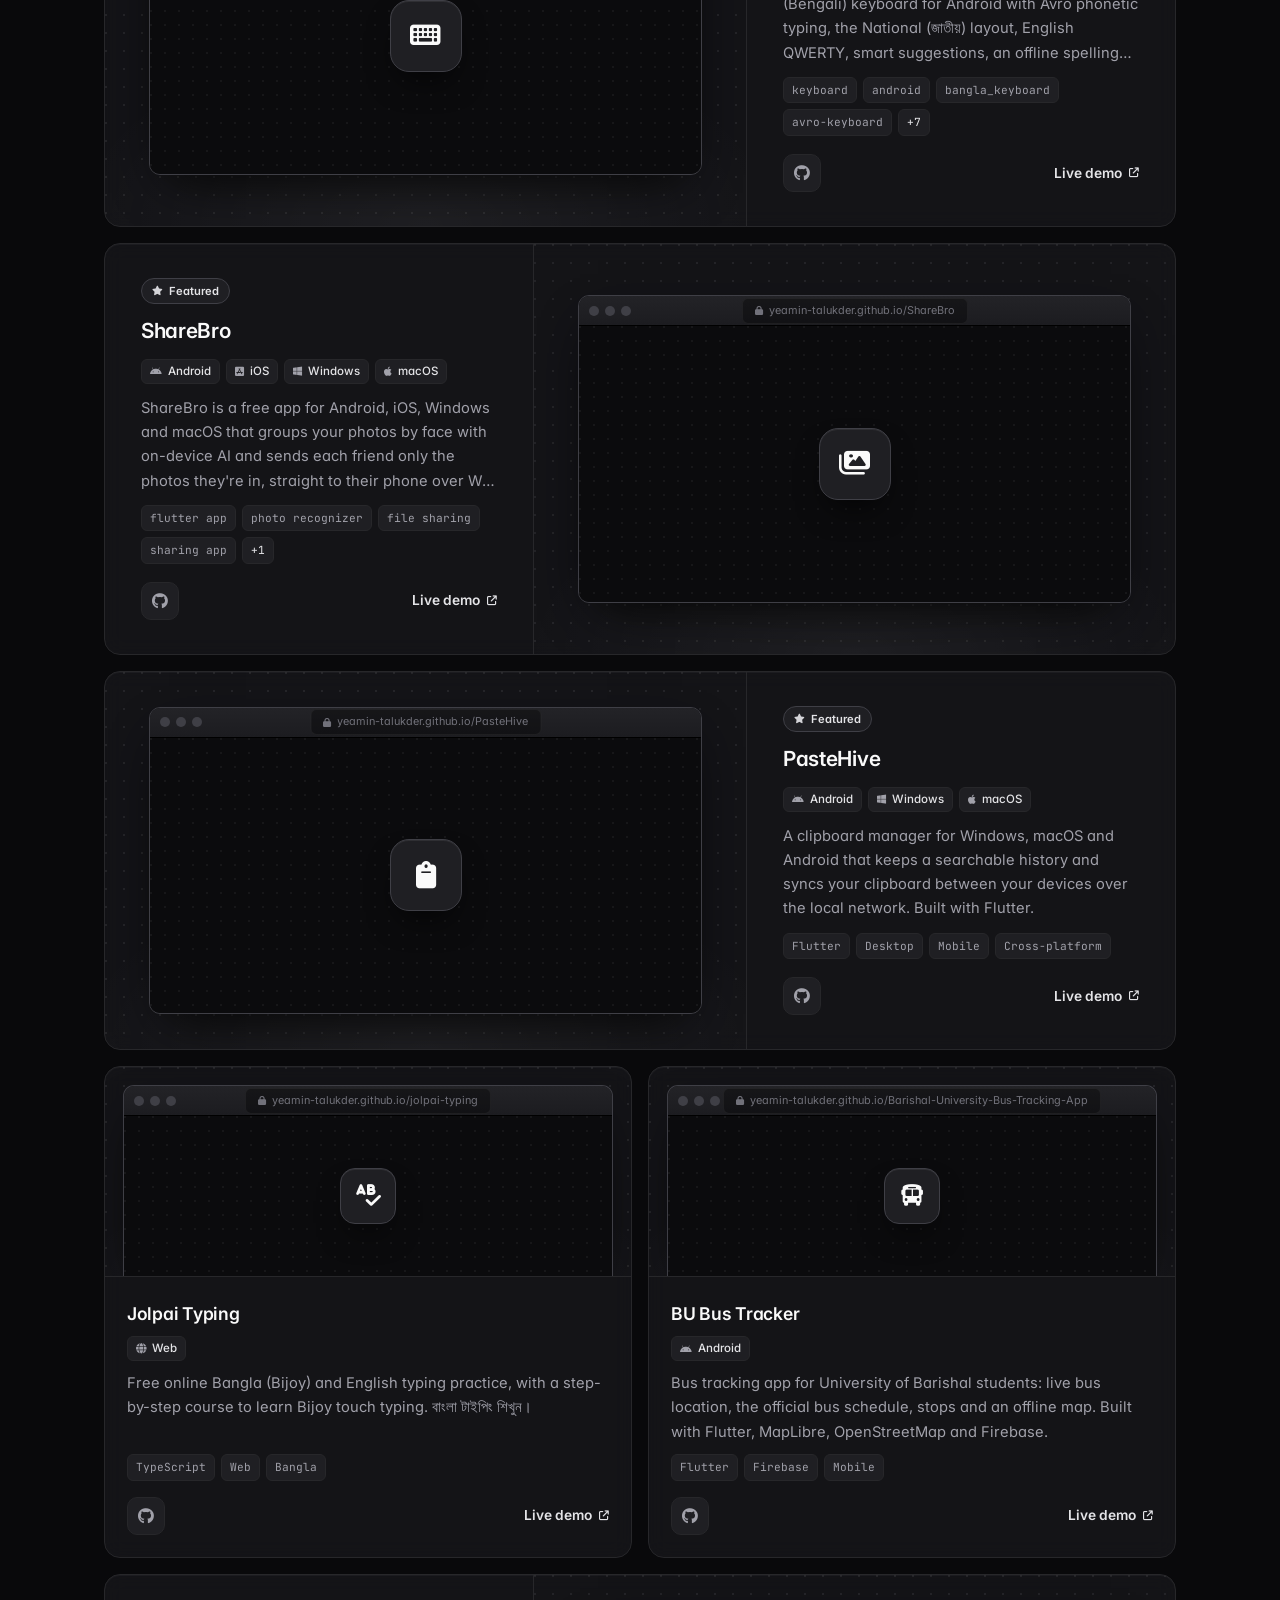
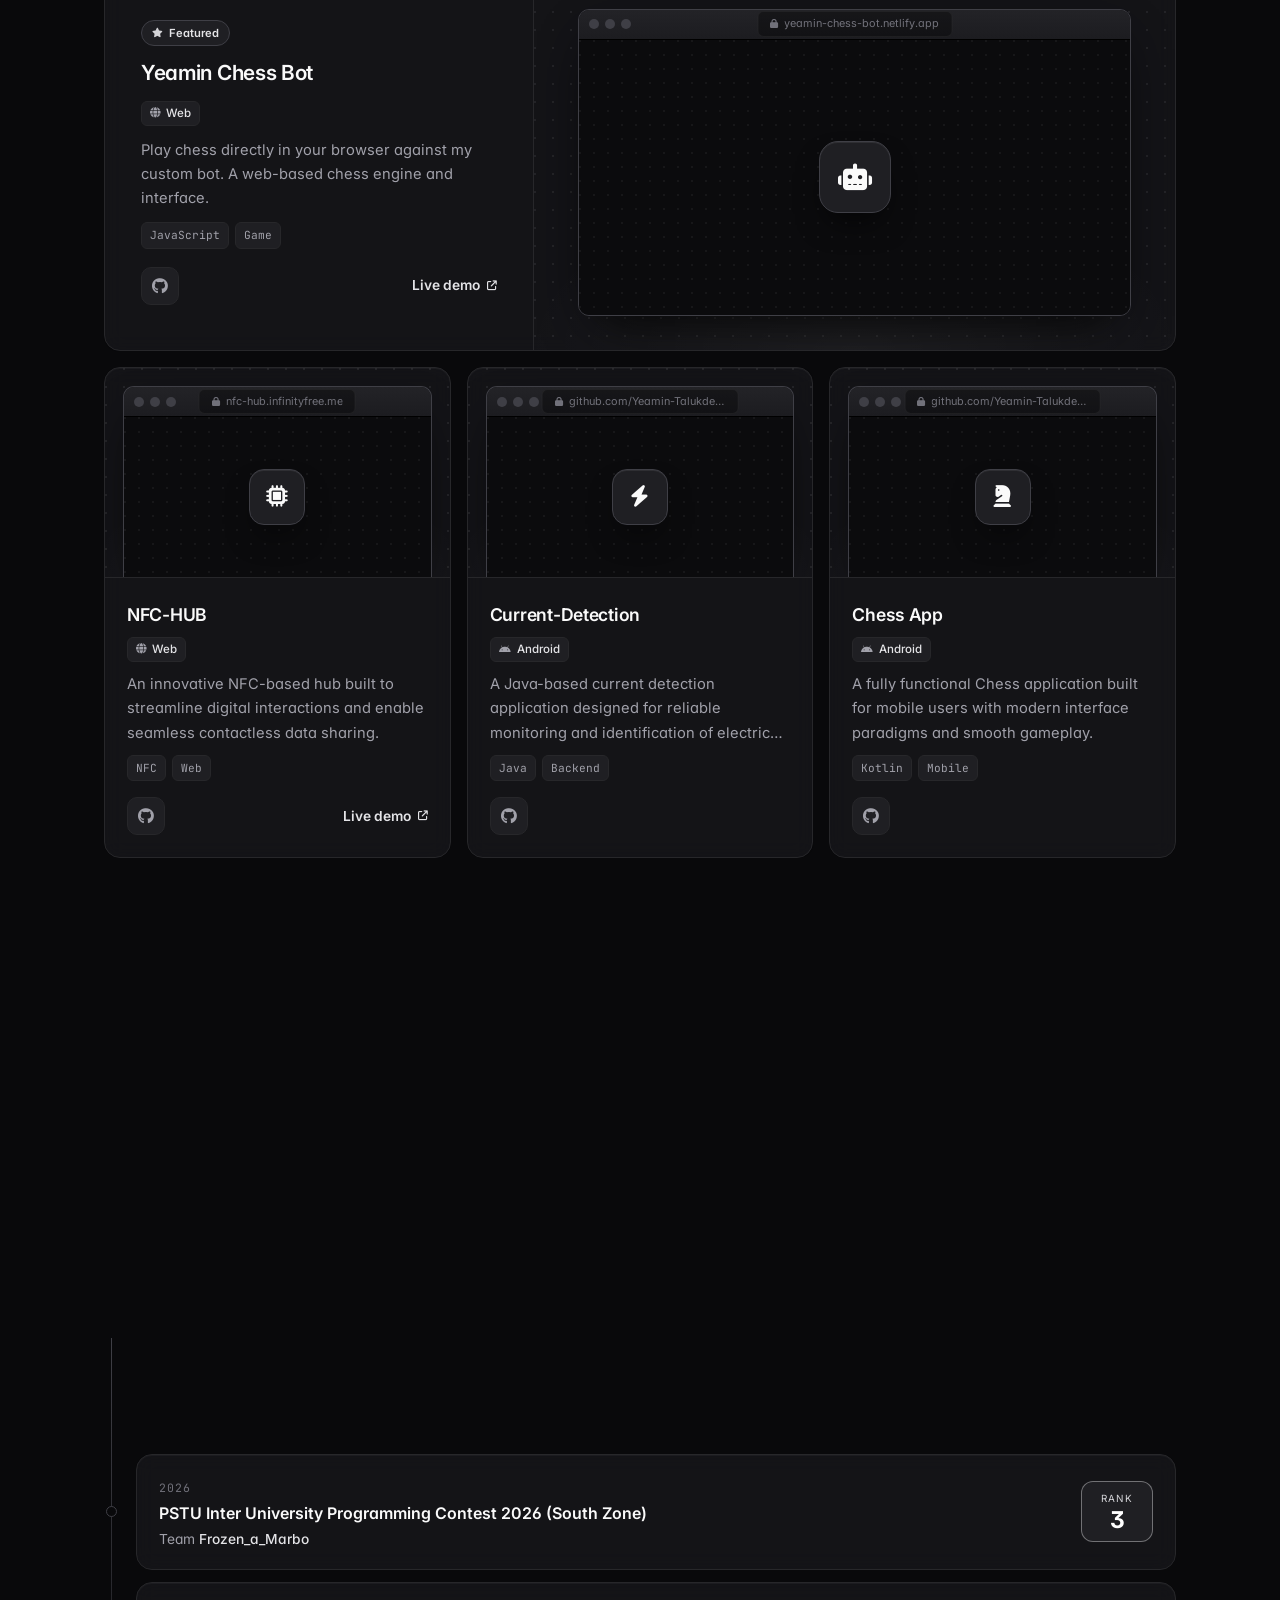
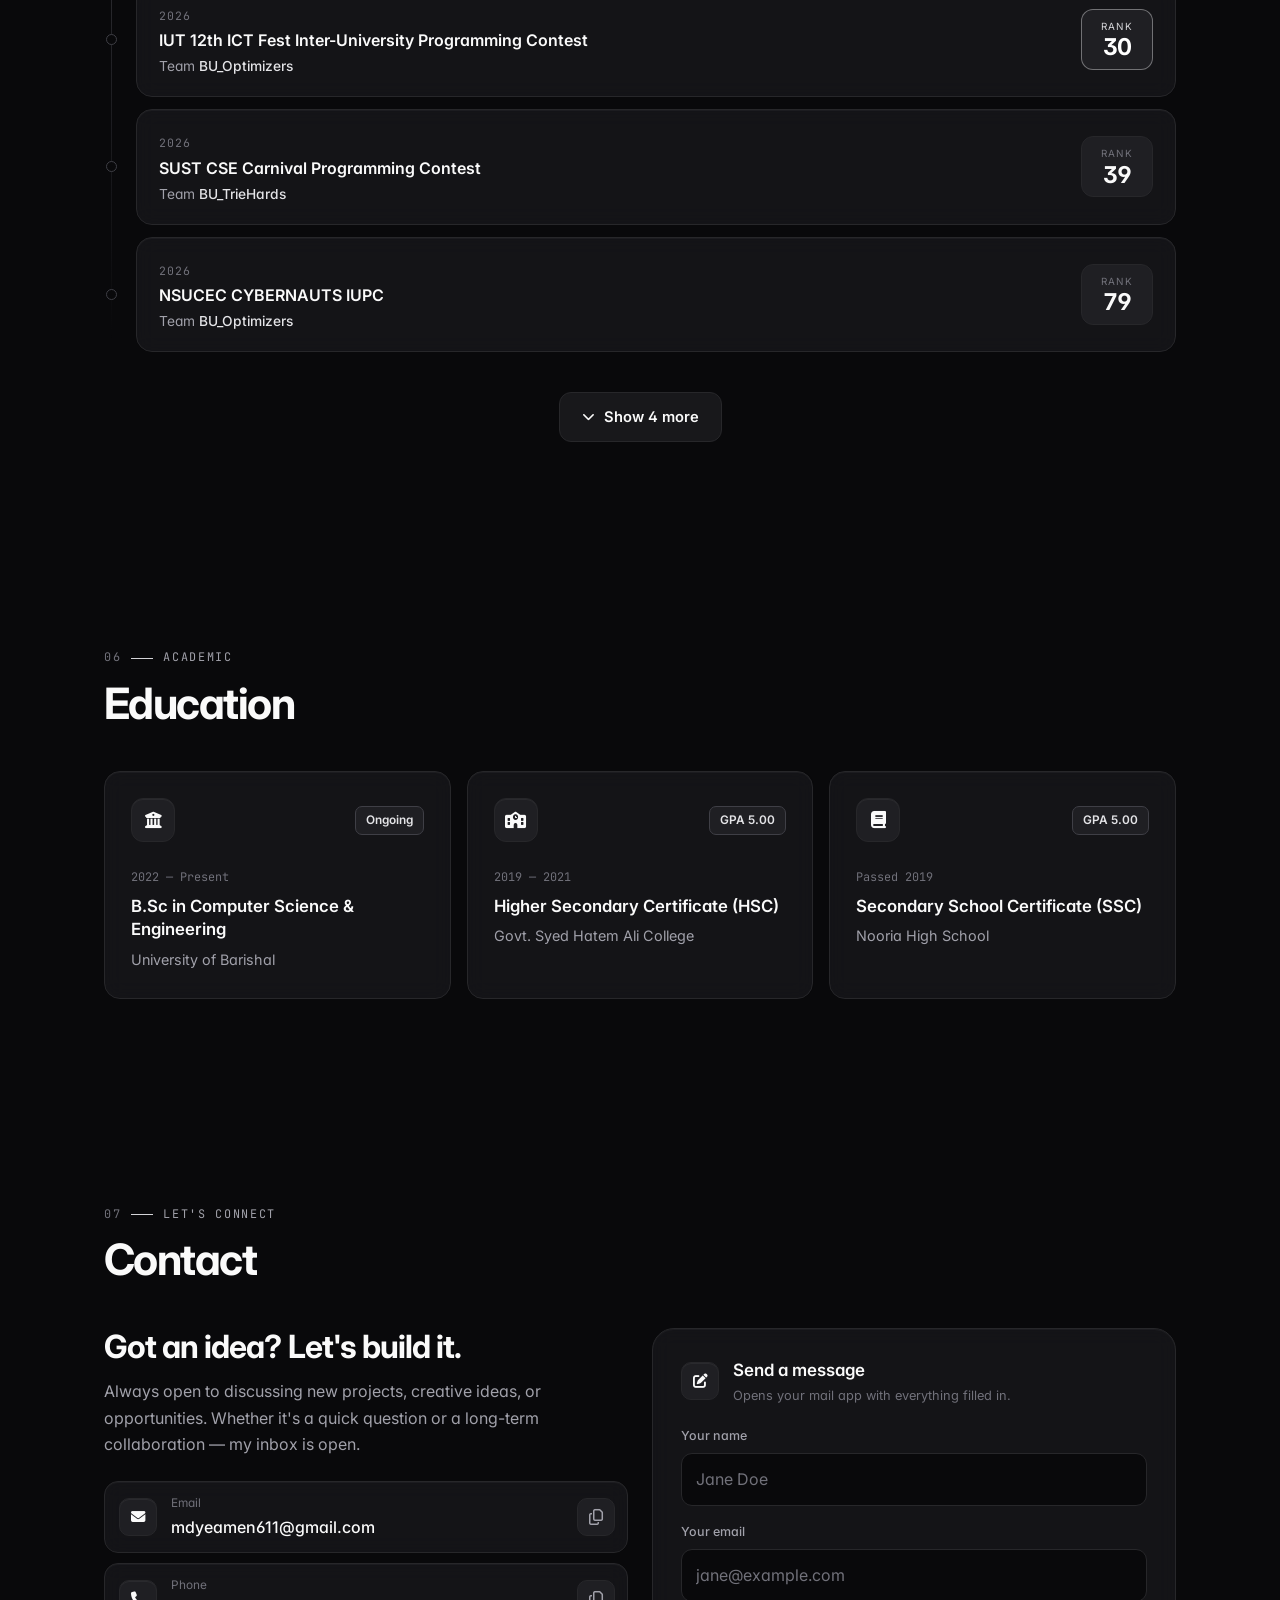
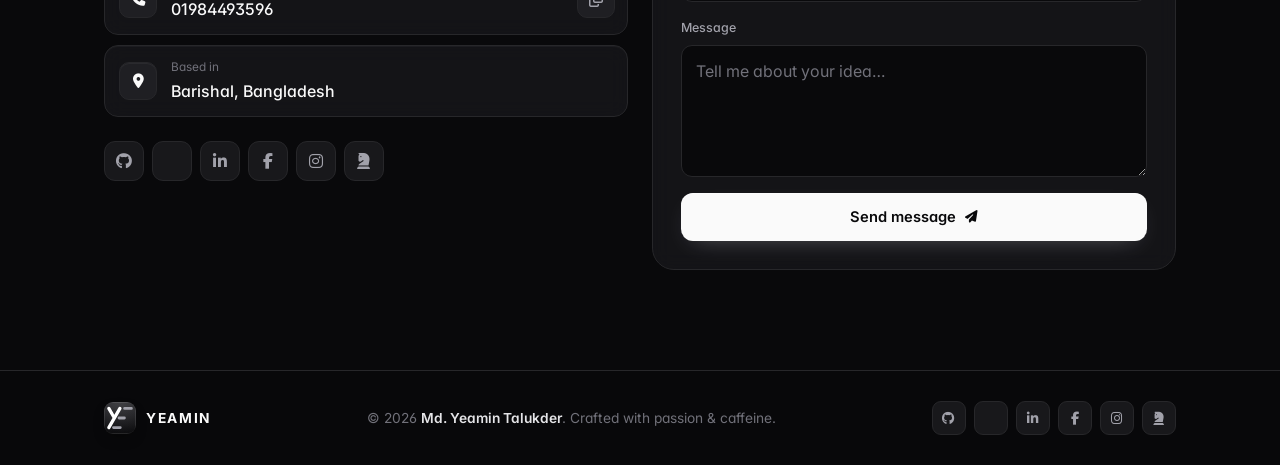
==== commit 64478313: "Update projects via admin" ====
--- a/index.html
+++ b/index.html
@@ -36,7 +36,7 @@
       "url": "https://yh-am-in.netlify.app/",
       "name": "Yeamin Talukder — Software Developer & Competitive Programmer",
       "description": "Software developer and competitive programmer from Bangladesh. CSE student at University of Barishal, building Android apps like Jolpai Keyboard and ShareBro.",
-      "dateModified": "2026-11-27T19:34:15.838Z",
+      "dateModified": "2026-11-27T19:40:42.044Z",
       "isPartOf": {
         "@id": "https://yh-am-in.netlify.app/#website"
       },
@@ -220,21 +220,6 @@
           "position": 7,
           "item": {
             "@type": "SoftwareSourceCode",
-            "name": "Codeforces Analysis",
-            "description": "A website that analyzes any Codeforces profile — ratings, solved problems and progress at a glance. Built with the help of AI.",
-            "url": "https://yeamin-talukder.github.io/codeforces_analysis/",
-            "codeRepository": "https://github.com/Yeamin-Talukder/codeforces_analysis",
-            "keywords": "Web, Codeforces",
-            "author": {
-              "@id": "https://yh-am-in.netlify.app/#person"
-            }
-          }
-        },
-        {
-          "@type": "ListItem",
-          "position": 8,
-          "item": {
-            "@type": "SoftwareSourceCode",
             "name": "NFC-HUB",
             "description": "An innovative NFC-based hub built to streamline digital interactions and enable seamless contactless data sharing.",
             "url": "https://nfc-hub.infinityfree.me/",
@@ -247,7 +232,7 @@
         },
         {
           "@type": "ListItem",
-          "position": 9,
+          "position": 8,
           "item": {
             "@type": "SoftwareSourceCode",
             "name": "Current-Detection",
@@ -263,7 +248,7 @@
         },
         {
           "@type": "ListItem",
-          "position": 10,
+          "position": 9,
           "item": {
             "@type": "SoftwareSourceCode",
             "name": "Chess App",
@@ -347,7 +332,7 @@
 <header><h1>Md. Yeamin Talukder</h1><p>Problem Solver · Web Developer · Competitive Programmer · Creative Thinker</p><p>CSE student at the University of Barishal — passionate about competitive programming and building performant software.</p></header>
 <section><h2>About</h2><p>I am an enthusiastic Computer Science &amp; Engineering student at the <strong>University of Barishal</strong>, driven by a deep curiosity for technology and a commitment to continuous learning.</p><p>I thrive on tackling complex algorithmic challenges and architecting robust software solutions. I believe in writing clean code, thinking critically, and constantly pushing the boundaries of my own capabilities.</p></section>
 <section><h2>Skills</h2><ul><li><strong>Languages:</strong> C / C++, Java, Kotlin</li><li><strong>Web &amp; Backend:</strong> HTML &amp; CSS, JavaScript, PHP &amp; MySQL</li><li><strong>Core &amp; Tools:</strong> Problem Solving, Data Structures, Git &amp; GitHub, Design (AI/PS)</li></ul></section>
-<section><h2>Projects</h2><ul><li><h3><a href="https://yeamin-talukder.github.io/jolpai-keyboard/">Jolpai Keyboard</a></h3><p>A free, open-source, privacy-first Bangla (Bengali) keyboard for Android with Avro phonetic typing, the National (জাতীয়) layout, English QWERTY, smart suggestions, an offline spelling and grammar check, offline English↔Bangla translation, voice typing, a clipboard manager and 64 themes. No ads, no tracking, and nothing you type leaves your phone.</p><p><a href="https://github.com/Yeamin-Talukder/jolpai-keyboard">Source code</a> · <a href="https://yeamin-talukder.github.io/jolpai-keyboard/">Live demo</a></p></li><li><h3><a href="https://yeamin-talukder.github.io/ShareBro/">ShareBro</a></h3><p>ShareBro is a free app for Android, iOS, Windows and macOS that groups your photos by face with on-device AI and sends each friend only the photos they&#39;re in, straight to their phone over Wi-Fi, a hotspot or with no network at all. It&#39;s built for group trips, weddings and events: the friend who took 2,000 photos can share them with everyone in minutes instead of hours. Works 100% offline: no cloud, no uploads, no account.</p><p><a href="https://github.com/Yeamin-Talukder/ShareBro">Source code</a> · <a href="https://yeamin-talukder.github.io/ShareBro/">Live demo</a></p></li><li><h3><a href="https://yeamin-talukder.github.io/PasteHive/">PasteHive</a></h3><p>A clipboard manager for Windows, macOS and Android that keeps a searchable history and syncs your clipboard between your devices over the local network. Built with Flutter.</p><p><a href="https://github.com/Yeamin-Talukder/PasteHive">Source code</a> · <a href="https://yeamin-talukder.github.io/PasteHive/">Live demo</a></p></li><li><h3><a href="https://yeamin-talukder.github.io/jolpai-typing/">Jolpai Typing</a></h3><p>Free online Bangla (Bijoy) and English typing practice, with a step-by-step course to learn Bijoy touch typing. বাংলা টাইপিং শিখুন।</p><p><a href="https://github.com/Yeamin-Talukder/jolpai-typing">Source code</a> · <a href="https://yeamin-talukder.github.io/jolpai-typing/">Live demo</a></p></li><li><h3><a href="https://yeamin-talukder.github.io/Barishal-University-Bus-Tracking-App/">BU Bus Tracker</a></h3><p>Bus tracking app for University of Barishal students: live bus location, the official bus schedule, stops and an offline map. Built with Flutter, MapLibre, OpenStreetMap and Firebase.</p><p><a href="https://github.com/Yeamin-Talukder/Barishal-University-Bus-Tracking-App">Source code</a> · <a href="https://yeamin-talukder.github.io/Barishal-University-Bus-Tracking-App/">Live demo</a></p></li><li><h3><a href="https://yeamin-chess-bot.netlify.app/">Yeamin Chess Bot</a></h3><p>Play chess directly in your browser against my custom bot. A web-based chess engine and interface.</p><p><a href="https://github.com/Yeamin-Talukder/Yeamin-chess-bot">Source code</a> · <a href="https://yeamin-chess-bot.netlify.app/">Live demo</a></p></li><li><h3><a href="https://yeamin-talukder.github.io/codeforces_analysis/">Codeforces Analysis</a></h3><p>A website that analyzes any Codeforces profile — ratings, solved problems and progress at a glance. Built with the help of AI.</p><p><a href="https://github.com/Yeamin-Talukder/codeforces_analysis">Source code</a> · <a href="https://yeamin-talukder.github.io/codeforces_analysis/">Live demo</a></p></li><li><h3><a href="https://nfc-hub.infinityfree.me/">NFC-HUB</a></h3><p>An innovative NFC-based hub built to streamline digital interactions and enable seamless contactless data sharing.</p><p><a href="https://github.com/Yeamin-Talukder/NFC-HUB">Source code</a> · <a href="https://nfc-hub.infinityfree.me/">Live demo</a></p></li><li><h3><a href="https://github.com/Yeamin-Talukder/Current-Detection">Current-Detection</a></h3><p>A Java-based current detection application designed for reliable monitoring and identification of electrical current states.</p><p><a href="https://github.com/Yeamin-Talukder/Current-Detection">Source code</a></p></li><li><h3><a href="https://github.com/Yeamin-Talukder/Chess-app">Chess App</a></h3><p>A fully functional Chess application built for mobile users with modern interface paradigms and smooth gameplay.</p><p><a href="https://github.com/Yeamin-Talukder/Chess-app">Source code</a></p></li></ul></section>
+<section><h2>Projects</h2><ul><li><h3><a href="https://yeamin-talukder.github.io/jolpai-keyboard/">Jolpai Keyboard</a></h3><p>A free, open-source, privacy-first Bangla (Bengali) keyboard for Android with Avro phonetic typing, the National (জাতীয়) layout, English QWERTY, smart suggestions, an offline spelling and grammar check, offline English↔Bangla translation, voice typing, a clipboard manager and 64 themes. No ads, no tracking, and nothing you type leaves your phone.</p><p><a href="https://github.com/Yeamin-Talukder/jolpai-keyboard">Source code</a> · <a href="https://yeamin-talukder.github.io/jolpai-keyboard/">Live demo</a></p></li><li><h3><a href="https://yeamin-talukder.github.io/ShareBro/">ShareBro</a></h3><p>ShareBro is a free app for Android, iOS, Windows and macOS that groups your photos by face with on-device AI and sends each friend only the photos they&#39;re in, straight to their phone over Wi-Fi, a hotspot or with no network at all. It&#39;s built for group trips, weddings and events: the friend who took 2,000 photos can share them with everyone in minutes instead of hours. Works 100% offline: no cloud, no uploads, no account.</p><p><a href="https://github.com/Yeamin-Talukder/ShareBro">Source code</a> · <a href="https://yeamin-talukder.github.io/ShareBro/">Live demo</a></p></li><li><h3><a href="https://yeamin-talukder.github.io/PasteHive/">PasteHive</a></h3><p>A clipboard manager for Windows, macOS and Android that keeps a searchable history and syncs your clipboard between your devices over the local network. Built with Flutter.</p><p><a href="https://github.com/Yeamin-Talukder/PasteHive">Source code</a> · <a href="https://yeamin-talukder.github.io/PasteHive/">Live demo</a></p></li><li><h3><a href="https://yeamin-talukder.github.io/jolpai-typing/">Jolpai Typing</a></h3><p>Free online Bangla (Bijoy) and English typing practice, with a step-by-step course to learn Bijoy touch typing. বাংলা টাইপিং শিখুন।</p><p><a href="https://github.com/Yeamin-Talukder/jolpai-typing">Source code</a> · <a href="https://yeamin-talukder.github.io/jolpai-typing/">Live demo</a></p></li><li><h3><a href="https://yeamin-talukder.github.io/Barishal-University-Bus-Tracking-App/">BU Bus Tracker</a></h3><p>Bus tracking app for University of Barishal students: live bus location, the official bus schedule, stops and an offline map. Built with Flutter, MapLibre, OpenStreetMap and Firebase.</p><p><a href="https://github.com/Yeamin-Talukder/Barishal-University-Bus-Tracking-App">Source code</a> · <a href="https://yeamin-talukder.github.io/Barishal-University-Bus-Tracking-App/">Live demo</a></p></li><li><h3><a href="https://yeamin-chess-bot.netlify.app/">Yeamin Chess Bot</a></h3><p>Play chess directly in your browser against my custom bot. A web-based chess engine and interface.</p><p><a href="https://github.com/Yeamin-Talukder/Yeamin-chess-bot">Source code</a> · <a href="https://yeamin-chess-bot.netlify.app/">Live demo</a></p></li><li><h3><a href="https://nfc-hub.infinityfree.me/">NFC-HUB</a></h3><p>An innovative NFC-based hub built to streamline digital interactions and enable seamless contactless data sharing.</p><p><a href="https://github.com/Yeamin-Talukder/NFC-HUB">Source code</a> · <a href="https://nfc-hub.infinityfree.me/">Live demo</a></p></li><li><h3><a href="https://github.com/Yeamin-Talukder/Current-Detection">Current-Detection</a></h3><p>A Java-based current detection application designed for reliable monitoring and identification of electrical current states.</p><p><a href="https://github.com/Yeamin-Talukder/Current-Detection">Source code</a></p></li><li><h3><a href="https://github.com/Yeamin-Talukder/Chess-app">Chess App</a></h3><p>A fully functional Chess application built for mobile users with modern interface paradigms and smooth gameplay.</p><p><a href="https://github.com/Yeamin-Talukder/Chess-app">Source code</a></p></li></ul></section>
 <section><h2>Achievements</h2><ul><li>2026 — BUP HACKATHON (Team BU_ByteBrain) — Onsite Participant</li><li>2026 — PSTU Inter University Programming Contest 2026 (South Zone) (Team Frozen_a_Marbo) — Rank 3</li><li>2026 — IUT 12th ICT Fest Inter-University Programming Contest (Team BU_Optimizers) — Rank 30</li><li>2026 — SUST CSE Carnival Programming Contest (Team BU_TrieHards) — Rank 39</li><li>2026 — NSUCEC CYBERNAUTS IUPC (Team BU_Optimizers) — Rank 79</li><li>2025 — ICPC Dhaka Regional Site — Onsite (Hosted by BUBT) (Team BU_Optimizers) — Rank 94</li><li>2025 — CUET Inter University Programming Contest (IUPC) (Team BU_Optimizers) — Rank 68</li><li>2025 — NWE CSE FEST Programming Contest (Team BU_Optimizers) — Rank 18</li><li>2025 — KUET IUPC Onsite (Team BU_NullPointers) — Rank 99</li></ul></section>
 <section><h2>Education</h2><ul><li>B.Sc in Computer Science &amp; Engineering, University of Barishal (2022 — Present) — Ongoing</li><li>Higher Secondary Certificate (HSC), Govt. Syed Hatem Ali College (2019 — 2021) — GPA 5.00</li><li>Secondary School Certificate (SSC), Nooria High School (Passed 2019) — GPA 5.00</li></ul></section>
 <section><h2>Contact</h2><p><a href="mailto:mdyeamen611@gmail.com">mdyeamen611@gmail.com</a> · <a href="https://github.com/Yeamin-Talukder" rel="me">GitHub</a> · <a href="https://codeforces.com/profile/YH_AM-IN" rel="me">Codeforces</a> · <a href="https://www.linkedin.com/in/yh-am-in/" rel="me">LinkedIn</a> · <a href="https://www.facebook.com/2.YH.am.IN" rel="me">Facebook</a> · <a href="https://www.instagram.com/yh_am_in" rel="me">Instagram</a> · <a href="https://www.chess.com/member/yh_am_in" rel="me">Chess.com</a></p></section>
